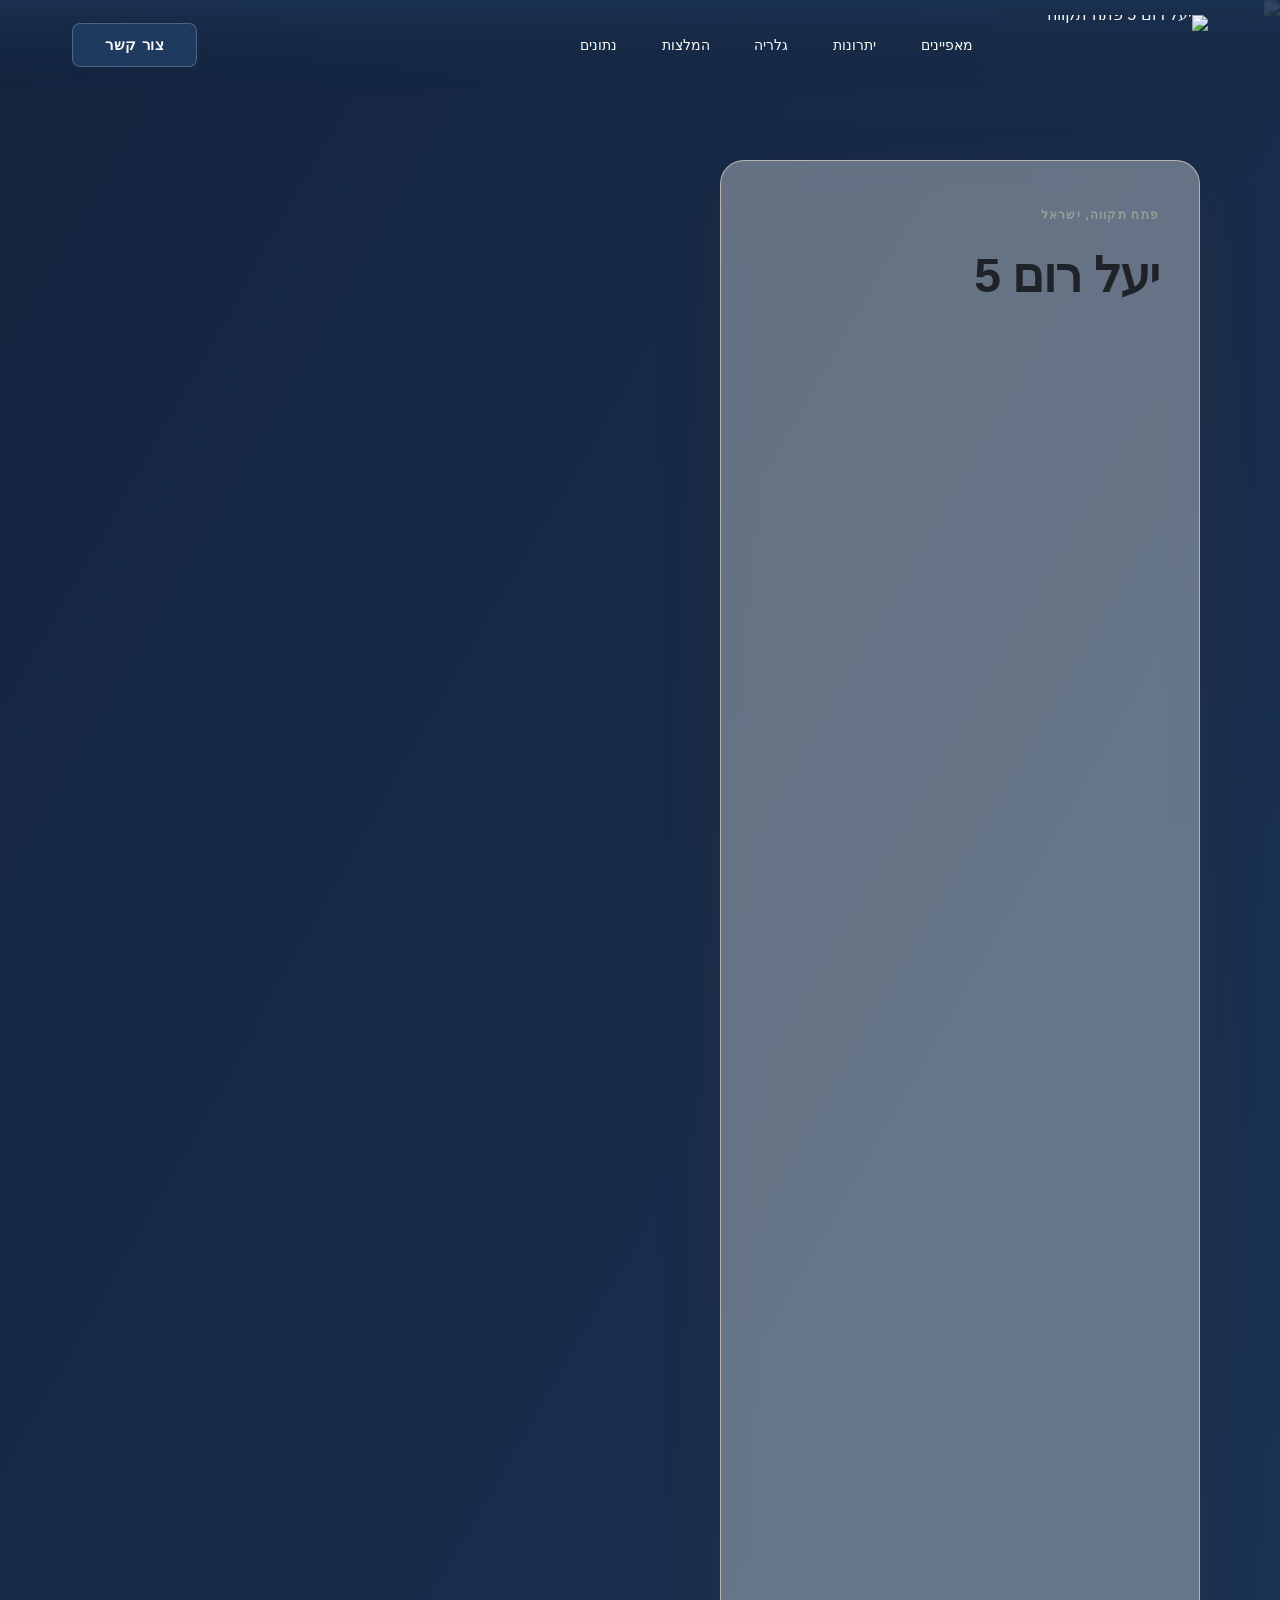
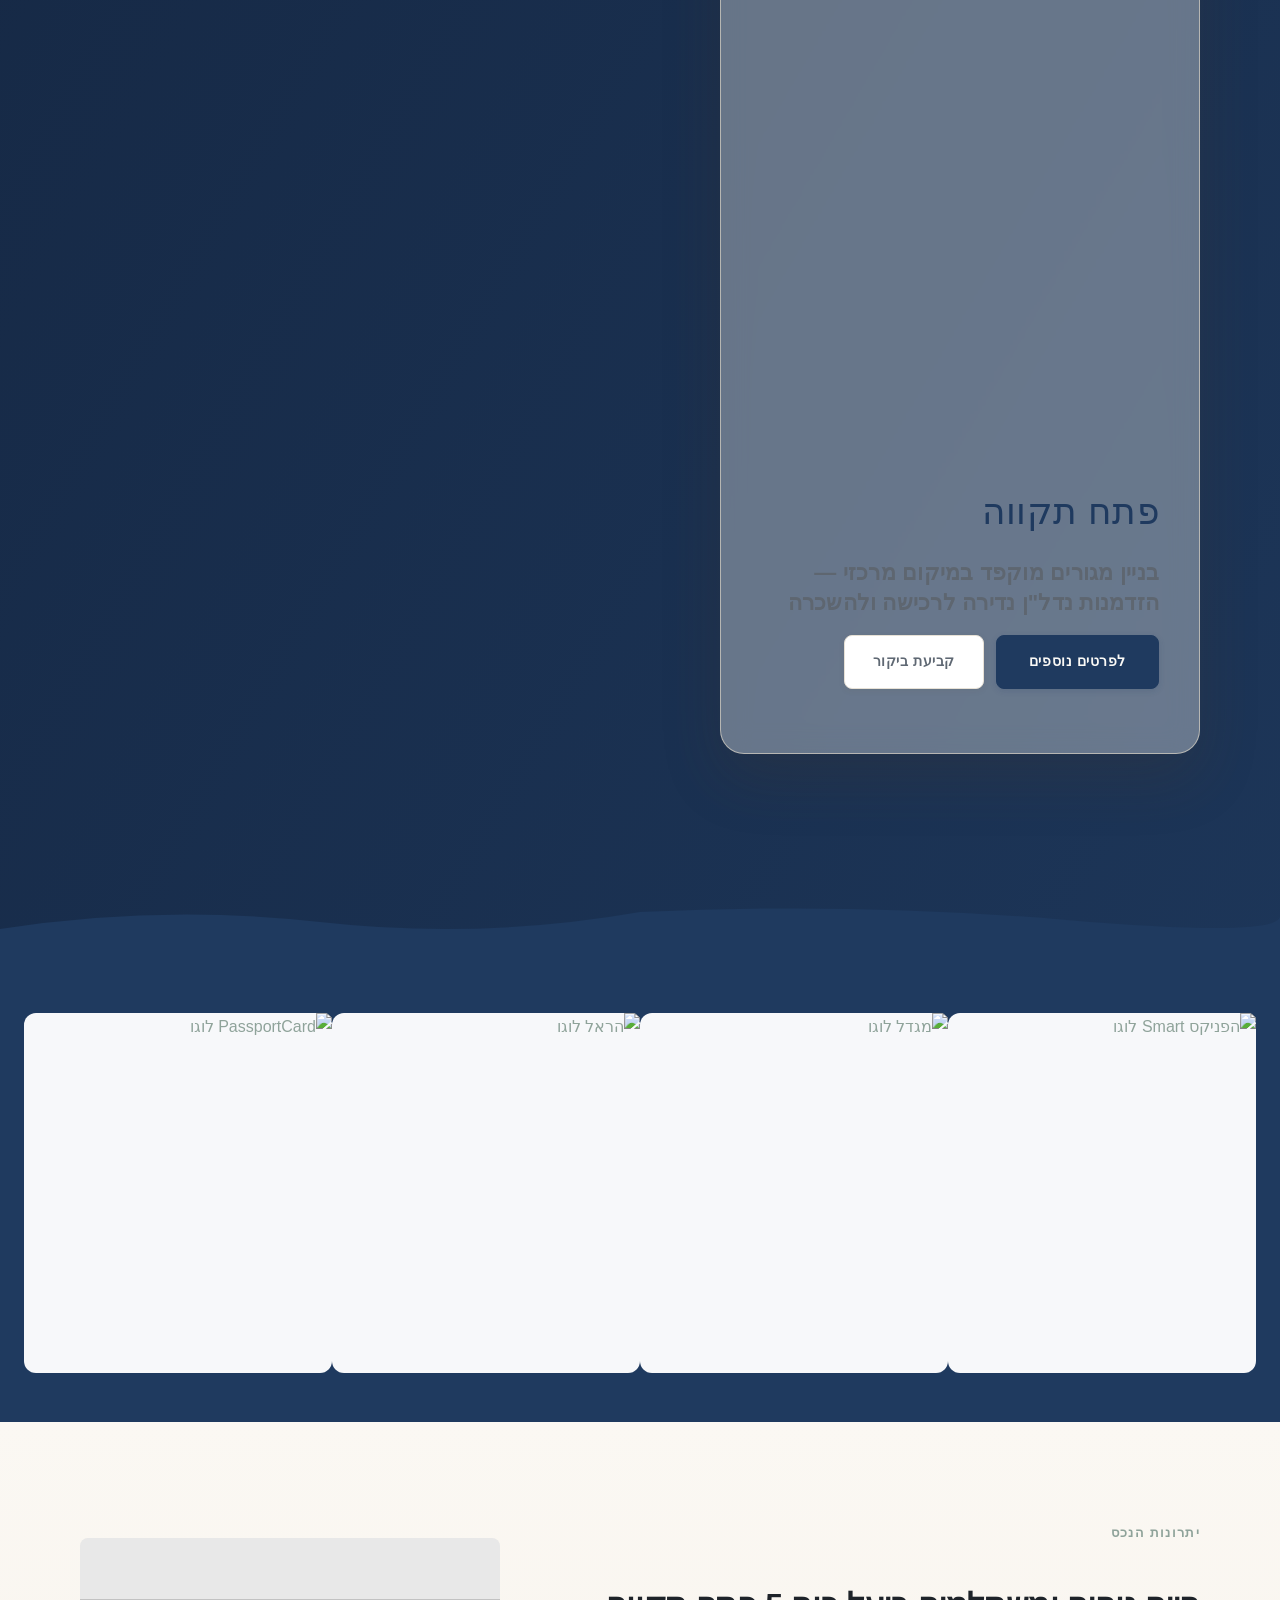
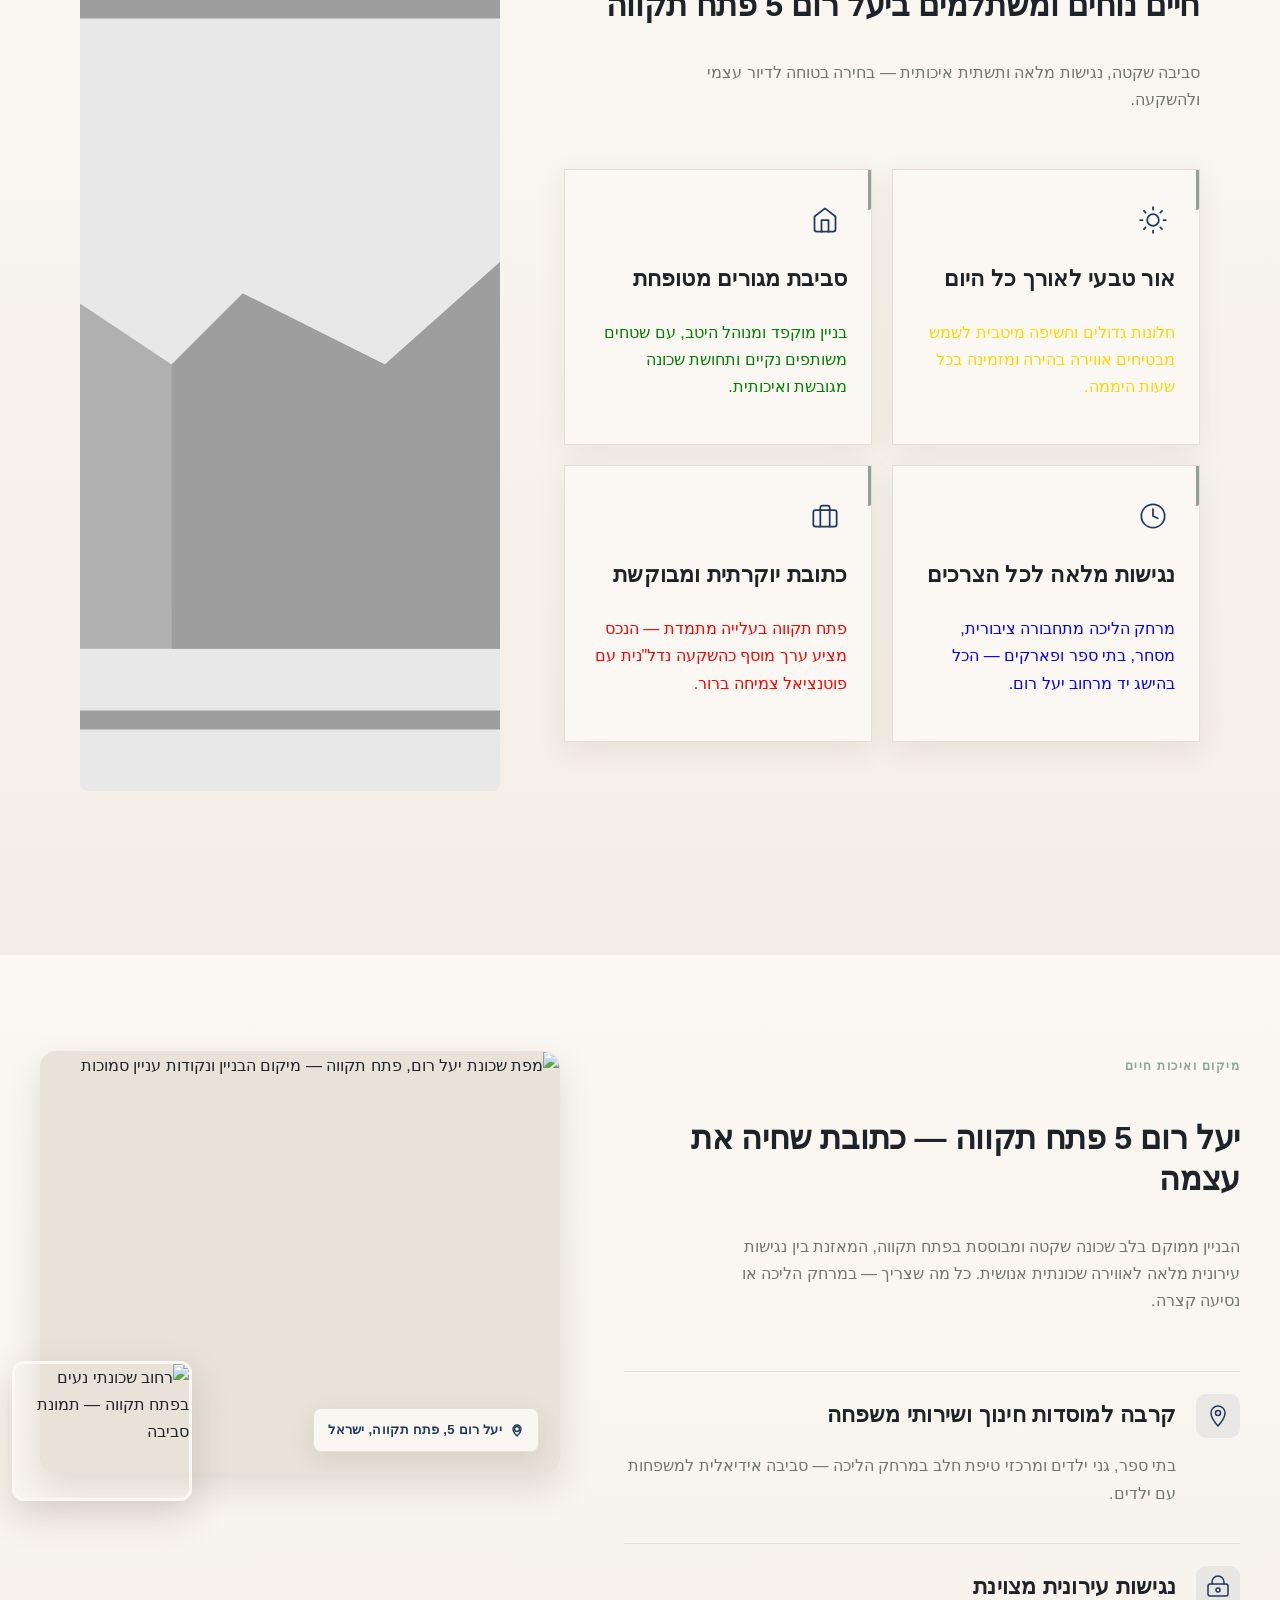
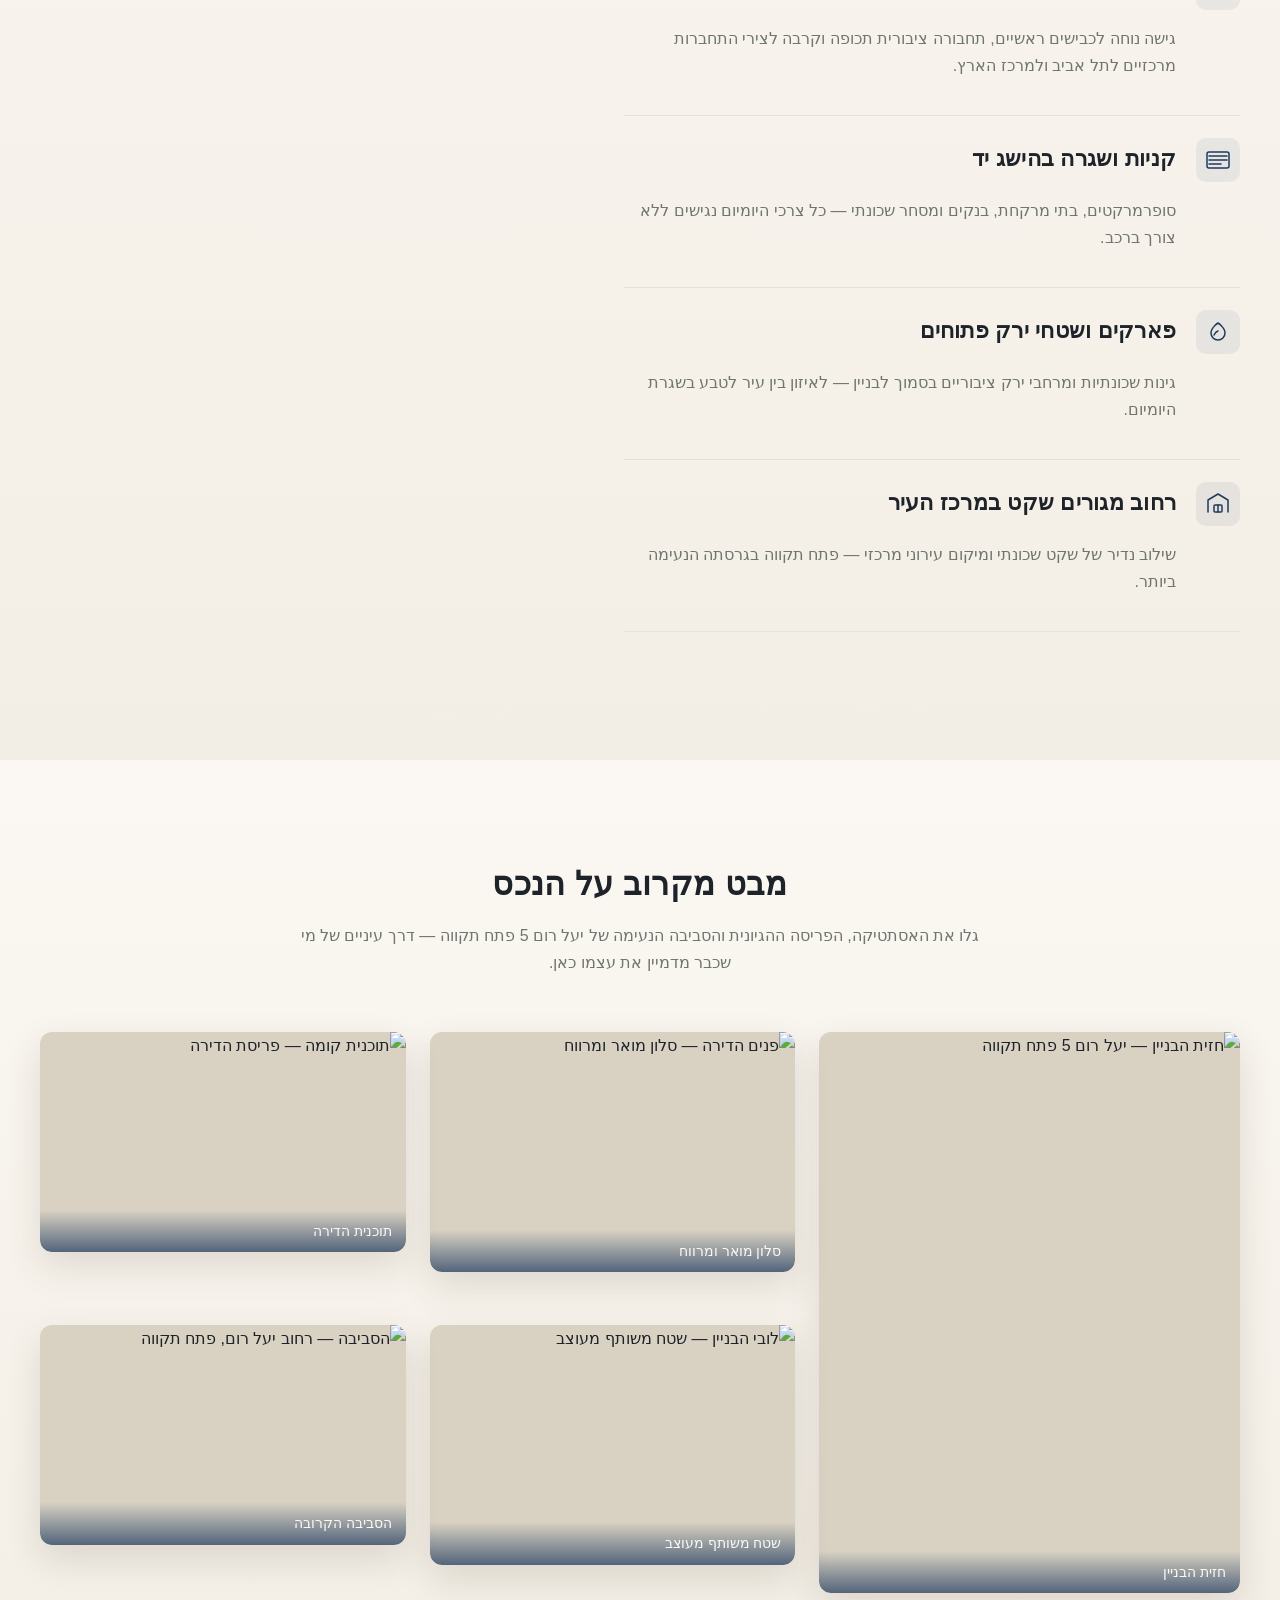
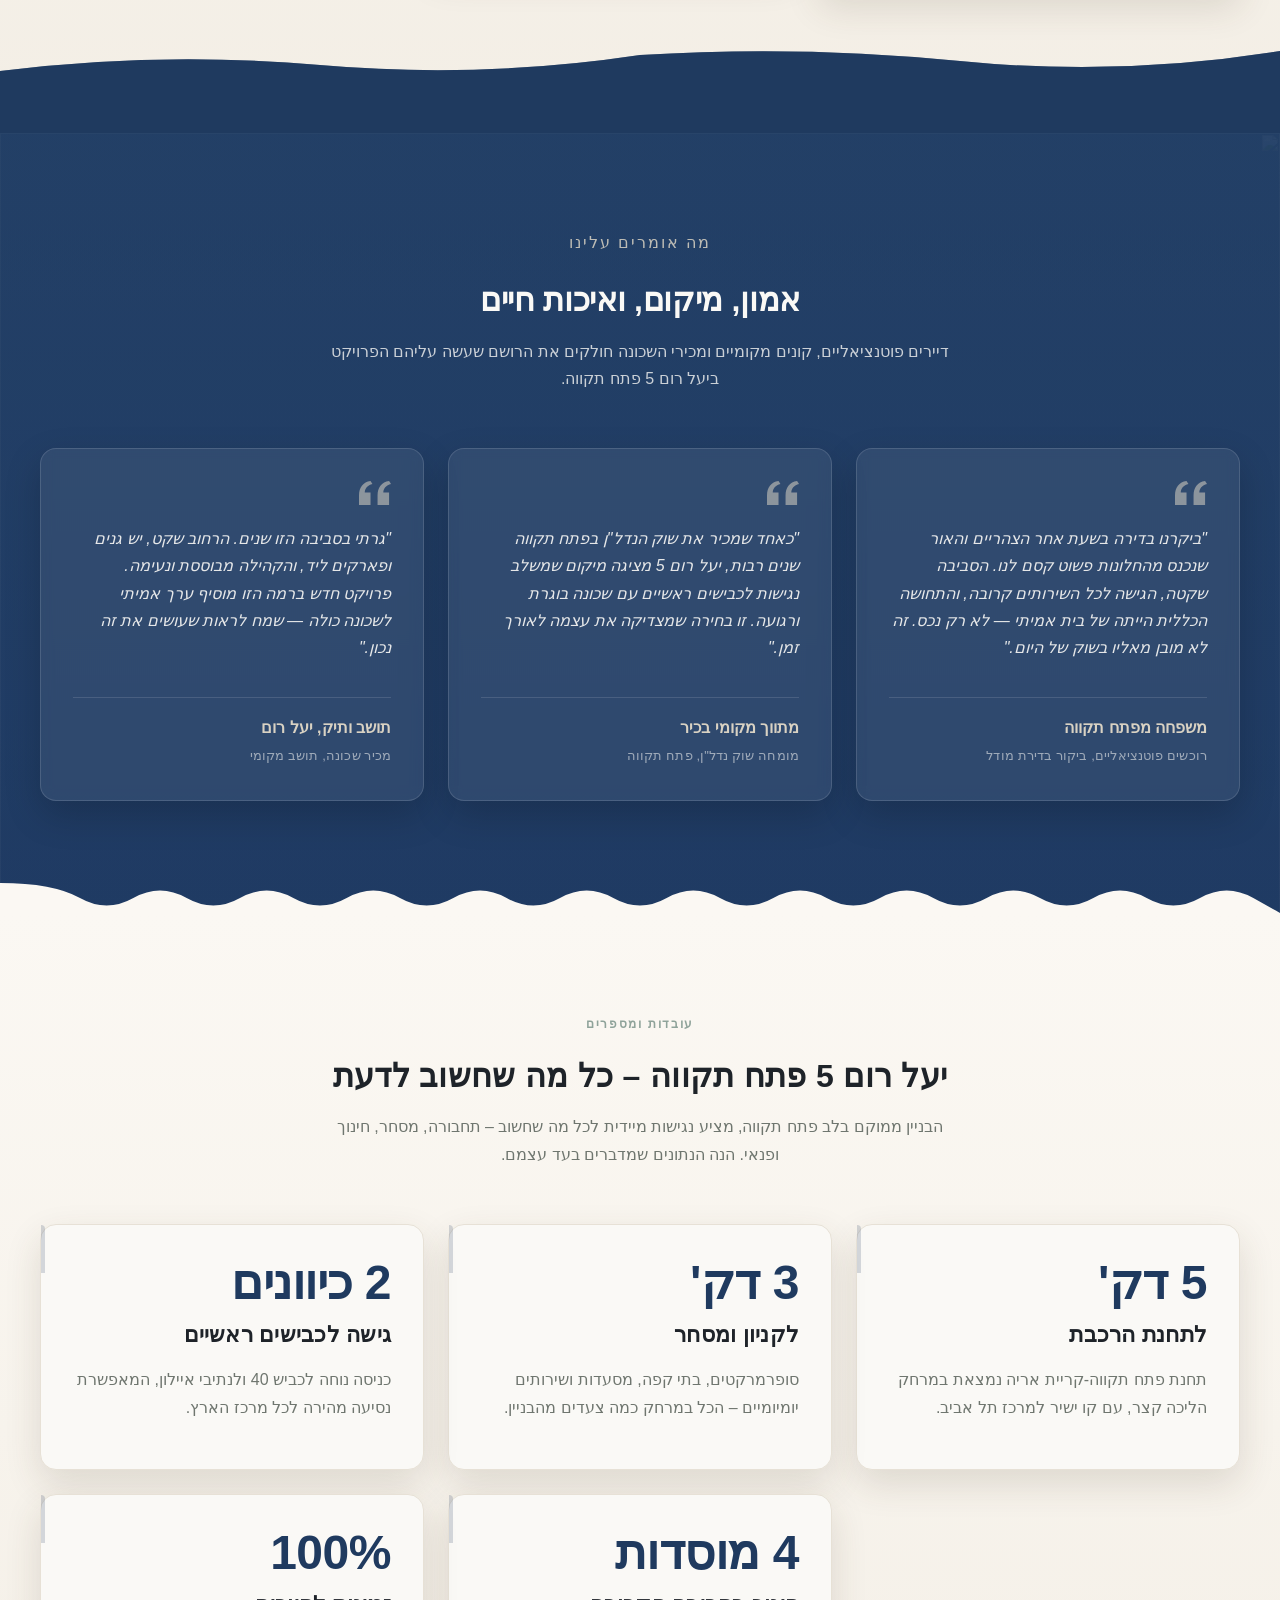
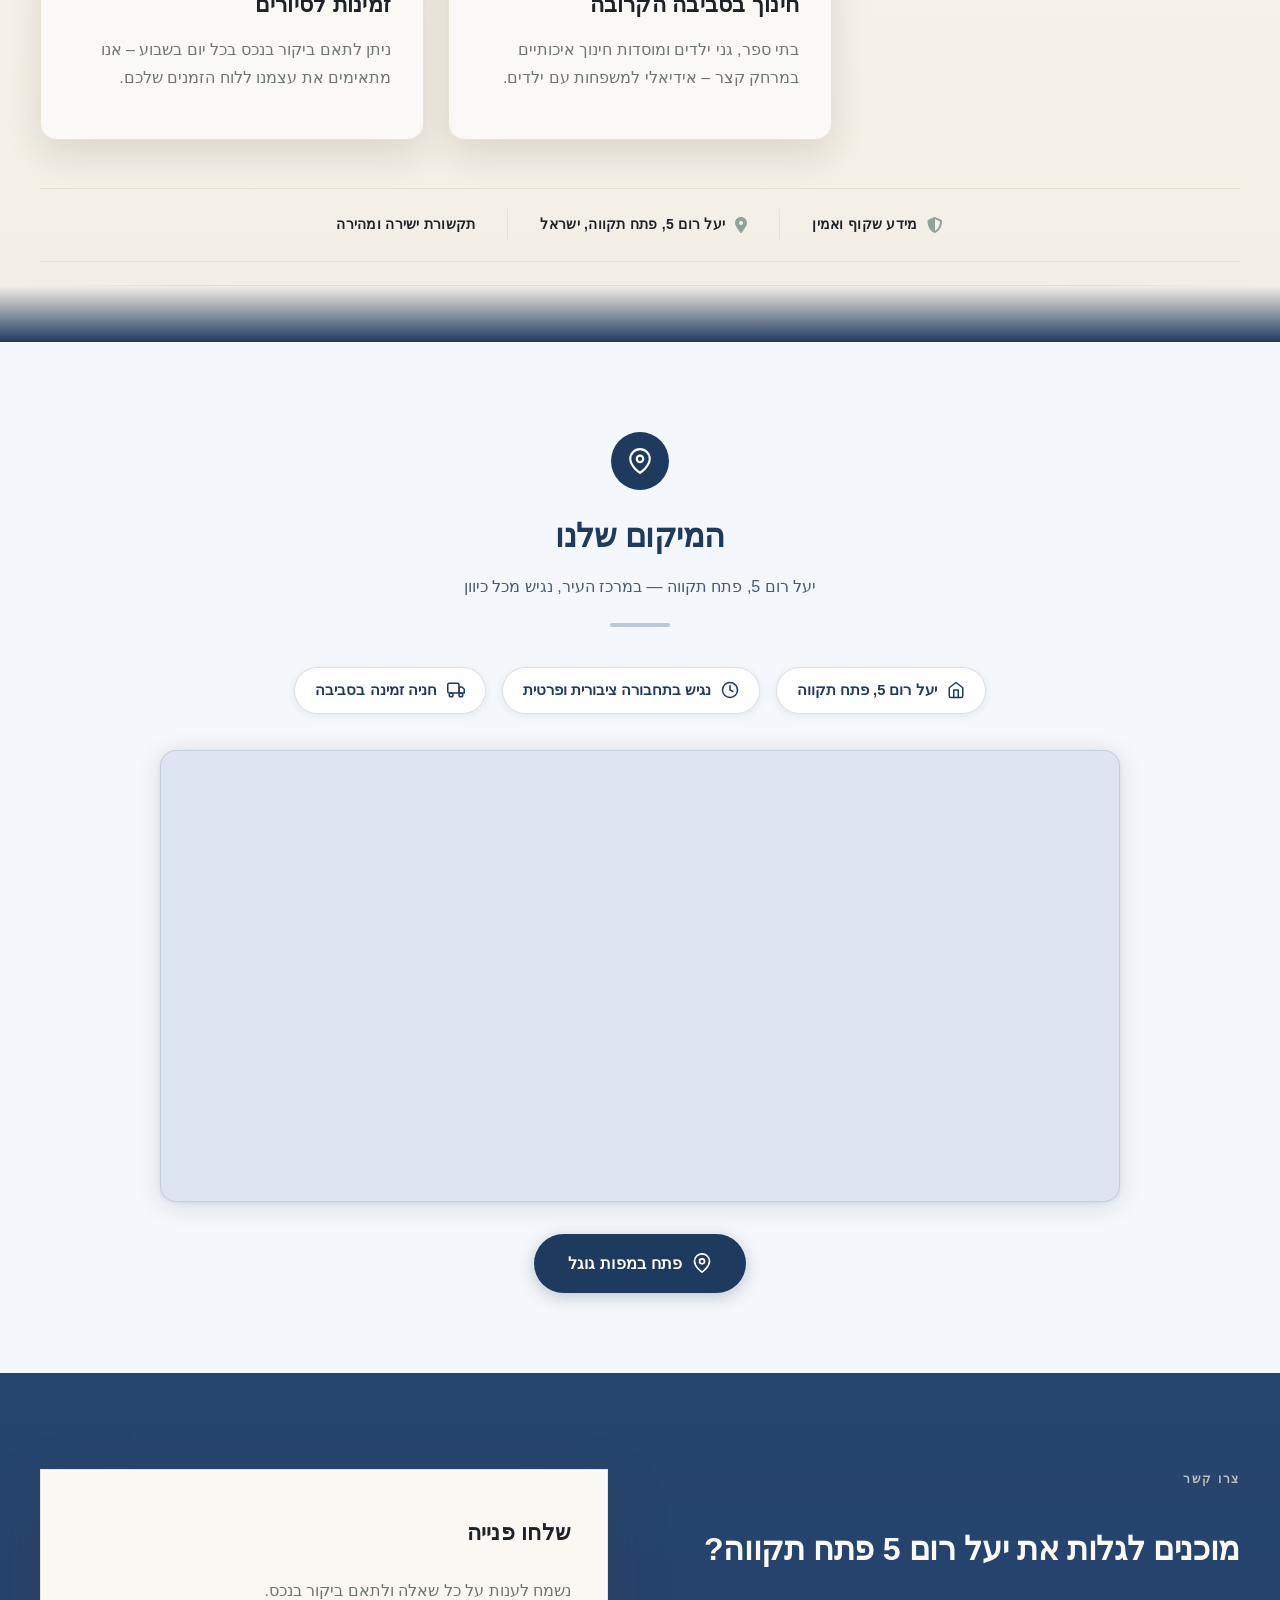
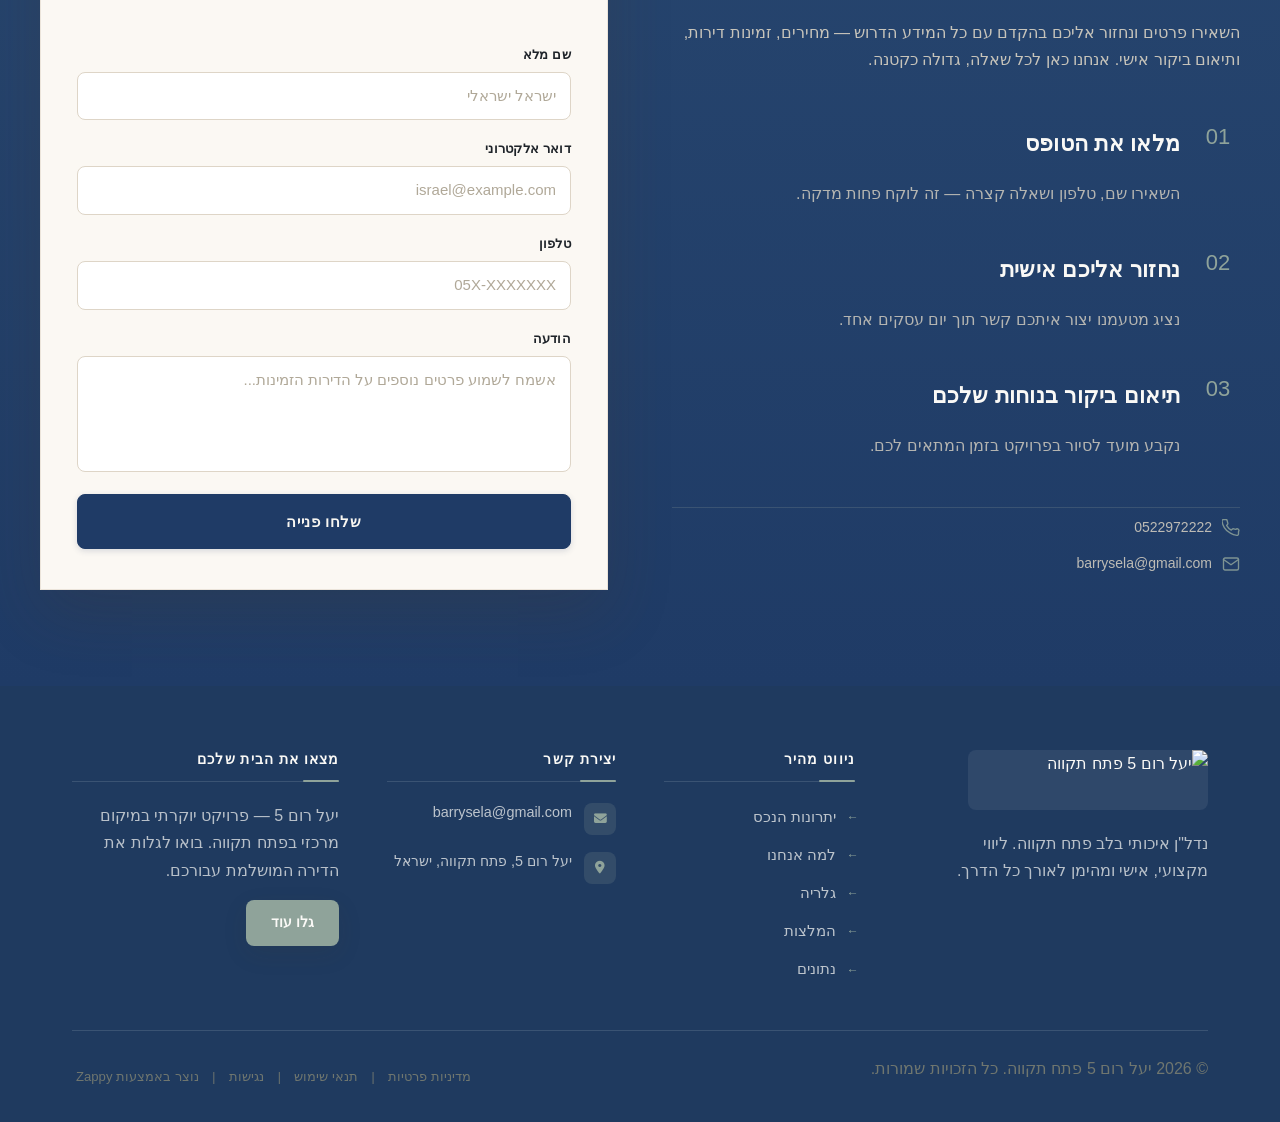
==== index.html @ fb138dc0 "Background sync: Progressive GitHub Sync" ====
<!DOCTYPE html>
<html lang="he" dir="rtl">
<head>
    <meta charset="UTF-8">
    <meta name="viewport" content="width=device-width, initial-scale=1.0">
    <meta name="robots" content="index, follow">
    <title>יעל רום 5 פתח תקווה — יעל רום 5 פתח תקווה</title>
    <meta name="description" content="A residential building located at Yael Rom 5, Petah Tikva, Israel. The landing page is intended to market the building to potential buyers or tenants, showcasin">
    <meta name="keywords" content="יעל רום 5 פתח תקווה, דירות למכירה פתח תקווה, יעל רום 5 פתח תקווה דירות, פרויקט נדל"ן חדש פתח תקווה">
    
    <!-- Favicons -->
    <link rel="icon" type="image/x-icon" href="/assets/favicon.ico">
    <link rel="icon" type="image/png" sizes="16x16" href="/assets/favicon-16x16.png">
    <link rel="icon" type="image/png" sizes="32x32" href="/assets/favicon-32x32.png">
    <link rel="icon" type="image/png" sizes="48x48" href="/assets/favicon-48x48.png">
    <link rel="icon" type="image/png" sizes="192x192" href="/assets/favicon-192x192.png">
    <link rel="icon" type="image/png" sizes="512x512" href="/assets/favicon-512x512.png">
    <link rel="apple-touch-icon" href="/assets/apple-touch-icon.png">
    <!-- Zappy Analytics -->
<script>
(function() {
  'use strict';
  
  // Configuration
  var config = {
    websiteId: '2a10d945-b464-4ccd-a990-314f32532134',
    apiUrl: 'https://qaapi.zappy5.com/api/analytics/track',
    sessionDuration: 30 * 60 * 1000, // 30 minutes
    visitorDuration: 30 * 24 * 60 * 60 * 1000, // 30 days
    trackPageViews: true,
    trackClicks: true,
    trackFormSubmissions: true
  };
  
  // Generate or retrieve persistent visitor ID (30 days)
  function getVisitorId() {
    var visitorKey = 'zappy_visitor_' + config.websiteId;
    var visitor = null;
    
    try {
      visitor = localStorage.getItem(visitorKey);
      if (visitor) {
        var visitorData = JSON.parse(visitor);
        var now = Date.now();
        
        // Check if visitor ID is still valid (30 days)
        if (now - visitorData.created < config.visitorDuration) {
          // Update last seen timestamp
          visitorData.lastSeen = now;
          localStorage.setItem(visitorKey, JSON.stringify(visitorData));
          return visitorData.id;
        }
      }
    } catch (e) {
      console.warn('Zappy Analytics: LocalStorage not available');
    }
    
    // Generate new visitor ID
    var newVisitorId = 'zv_' + Date.now() + '_' + Math.random().toString(36).substr(2, 9);
    
    try {
      localStorage.setItem(visitorKey, JSON.stringify({
        id: newVisitorId,
        created: Date.now(),
        lastSeen: Date.now()
      }));
    } catch (e) {
      // Continue without local storage
    }
    
    return newVisitorId;
  }
  
  // Generate or retrieve session ID (30 minutes)
  function getSessionId() {
    var sessionKey = 'zappy_session_' + config.websiteId;
    var session = null;
    
    try {
      session = sessionStorage.getItem(sessionKey);
      if (session) {
        var sessionData = JSON.parse(session);
        var now = Date.now();
        
        // Check if session is still valid
        if (now - sessionData.timestamp < config.sessionDuration) {
          // Update timestamp
          sessionData.timestamp = now;
          sessionStorage.setItem(sessionKey, JSON.stringify(sessionData));
          return sessionData.id;
        }
      }
    } catch (e) {
      console.warn('Zappy Analytics: SessionStorage not available');
    }
    
    // Generate new session ID
    var newSessionId = 'zs_' + Date.now() + '_' + Math.random().toString(36).substr(2, 9);
    
    try {
      sessionStorage.setItem(sessionKey, JSON.stringify({
        id: newSessionId,
        timestamp: Date.now()
      }));
    } catch (e) {
      // Continue without session storage
    }
    
    return newSessionId;
  }
  
  var visitorId = getVisitorId();
  var sessionId = getSessionId();
  
  // Track an event
  function trackEvent(eventType, data) {
    data = data || {};
    
    var eventData = {
      website_id: config.websiteId,
      event_type: eventType,
      page_path: window.location.pathname,
      referrer: document.referrer || 'direct',
      visitor_id: visitorId,
      session_id: sessionId,
      metadata: data
    };
    
    // Use sendBeacon if available (better for page unload events)
    if (navigator.sendBeacon) {
      var blob = new Blob([JSON.stringify(eventData)], { type: 'application/json' });
      navigator.sendBeacon(config.apiUrl, blob);
    } else {
      // Fallback to fetch
      fetch(config.apiUrl, {
        method: 'POST',
        headers: {
          'Content-Type': 'application/json'
        },
        body: JSON.stringify(eventData),
        keepalive: true
      }).catch(function(error) {
        console.warn('Zappy Analytics: Failed to track event', error);
      });
    }
  }
  
  // Track page view
  if (config.trackPageViews) {
    trackEvent('pageview', {
      title: document.title,
      url: window.location.href
    });
  }
  
  // Track clicks on important elements
  if (config.trackClicks) {
    document.addEventListener('click', function(e) {
      var target = e.target;
      
      // Track button clicks (counted as actions)
      if (target.tagName === 'BUTTON' || target.closest('button')) {
        var button = target.tagName === 'BUTTON' ? target : target.closest('button');
        trackEvent('click', {
          element: 'button',
          text: button.textContent.trim().substring(0, 100),
          id: button.id || null,
          class: button.className || null
        });
      }
      
      // Track link clicks (navigation - not counted as actions)
      else if (target.tagName === 'A' || target.closest('a')) {
        var link = target.tagName === 'A' ? target : target.closest('a');
        trackEvent('navigation', {
          element: 'link',
          text: link.textContent.trim().substring(0, 100),
          href: link.href,
          external: link.hostname !== window.location.hostname
        });
      }
    }, true);
  }
  
  // Track form submissions
  if (config.trackFormSubmissions) {
    document.addEventListener('submit', function(e) {
      var form = e.target;
      
      trackEvent('form_submit', {
        form_id: form.id || null,
        form_name: form.name || null,
        form_action: form.action || null,
        form_method: form.method || 'GET'
      });
    }, true);
  }
  
  // Track time on page (send on page unload)
  var pageLoadTime = Date.now();
  
  window.addEventListener('beforeunload', function() {
    var timeOnPage = Math.floor((Date.now() - pageLoadTime) / 1000); // in seconds
    
    trackEvent('page_unload', {
      time_on_page: timeOnPage,
      page_path: window.location.pathname
    });
  });
  
  // Expose tracking function globally for custom events
  window.zappyAnalytics = {
    track: trackEvent,
    getVisitorId: function() { return visitorId; },
    getSessionId: function() { return sessionId; }
  };
  
})();
</script>
<!-- End Zappy Analytics -->
    <meta property="og:title" content="יעל רום 5 פתח תקווה — יעל רום 5 פתח תקווה">
  <meta property="og:description" content="A residential building located at Yael Rom 5, Petah Tikva, Israel. The landing page is intended to market the building to potential buyers or tenants, showcasin">
  <meta property="og:type" content="website">
  <meta property="og:locale" content="he_IL">
  
  <meta name="twitter:card" content="summary_large_image">
  <meta name="twitter:title" content="יעל רום 5 פתח תקווה — יעל רום 5 פתח תקווה">
  <meta name="twitter:description" content="A residential building located at Yael Rom 5, Petah Tikva, Israel. The landing page is intended to market the building to potential buyers or tenants, showcasin">
  
  <link rel="stylesheet" href="https://cdnjs.cloudflare.com/ajax/libs/font-awesome/6.4.0/css/all.min.css">

    <!-- Favicons -->
    <link rel="icon" type="image/x-icon" href="/assets/favicon.ico">
    <link rel="icon" type="image/png" sizes="16x16" href="/assets/favicon-16x16.png">
    <link rel="icon" type="image/png" sizes="32x32" href="/assets/favicon-32x32.png">
    <link rel="icon" type="image/png" sizes="48x48" href="/assets/favicon-48x48.png">
    <link rel="icon" type="image/png" sizes="192x192" href="/assets/favicon-192x192.png">
    <link rel="icon" type="image/png" sizes="512x512" href="/assets/favicon-512x512.png">
    <link rel="apple-touch-icon" href="/assets/apple-touch-icon.png">
    <!-- Cookie Consent -->
    <link rel="stylesheet" href="https://cdn.jsdelivr.net/npm/vanilla-cookieconsent@3/dist/cookieconsent.css">
    <script src="https://cdn.jsdelivr.net/npm/vanilla-cookieconsent@3/dist/cookieconsent.umd.js"></script>
    <!-- Mickidum Accessibility Toolbar -->
    <script src="https://cdn.jsdelivr.net/gh/mickidum/acc_toolbar/acctoolbar/acctoolbar.min.js"></script>
    <link rel="stylesheet" href="/styles.css">

    <style id="zappy-dropdown-submenu-styles">
      /* ========== DESKTOP DROPDOWN SUBMENU STYLES ========== */
      /* Base styles for dropdown submenus - parent must be positioned */
      .nav-menu li:has(.sub-menu), nav li:has(.sub-menu), .navbar li:has(.sub-menu), #navMenu li:has(.sub-menu) { position: relative; }
      /* Submenu base - hidden by default */
      .nav-menu .sub-menu, nav .sub-menu, .navbar .sub-menu, #navMenu .sub-menu { display: block !important; position: absolute !important; top: 100%; left: 0; min-width: 220px; background: white; border-radius: 8px; box-shadow: 0 8px 25px rgba(0,0,0,0.15); padding: 8px 0; opacity: 0; visibility: hidden; transform: translateY(10px); transition: all 0.3s ease; z-index: 1000; list-style: none; pointer-events: none; }
      /* CRITICAL: Desktop hover styles to show dropdown */
      .nav-menu li:hover > .sub-menu, nav li:hover > .sub-menu, .navbar li:hover > .sub-menu, #navMenu li:hover > .sub-menu { opacity: 1 !important; visibility: visible !important; transform: translateY(0) !important; pointer-events: auto !important; }
      /* Submenu item styling */
      .sub-menu li { list-style: none; margin: 0; padding: 0; }
      .sub-menu a { display: block !important; padding: 10px 16px !important; color: var(--text-dark, #333) !important; font-weight: 500; text-decoration: none; white-space: nowrap; transition: background-color 0.2s; }
      .sub-menu a:hover { background-color: #f5f5f5; }
      /* RTL (Hebrew/Arabic) dropdown positioning */
      [dir="rtl"] .nav-menu .sub-menu, [dir="rtl"] nav .sub-menu, [dir="rtl"] .navbar .sub-menu, html[lang="he"] .nav-menu .sub-menu, html[lang="he"] nav .sub-menu, html[lang="he"] .navbar .sub-menu, html[lang="ar"] .nav-menu .sub-menu, html[lang="ar"] nav .sub-menu, html[lang="ar"] .navbar .sub-menu { left: auto !important; right: 0 !important; }
      /* Hide empty dropdown menus (exclude catalog sub-menus that use <a> children instead of <li>) */
      .sub-menu:empty, .sub-menu:not(:has(li:not(.zappy-hidden-menu-item))):not(:has(> a)), .sub-menu:not(:has(li)):not(:has(> a)) { display: none !important; opacity: 0 !important; visibility: hidden !important; pointer-events: none !important; }
      /* Desktop: show submenu on Menu Group hover */
      li:has(.menu-group-title):hover > .sub-menu { opacity: 1 !important; visibility: visible !important; transform: translateY(0) !important; pointer-events: auto !important; }
      /* Menu Group title styling */
      .nav-menu > li > .menu-group-title, #navMenu > li > .menu-group-title { display: inline-block; padding: 0.5rem 1rem; cursor: default; user-select: none; }
      
      /* ========== MOBILE SUBMENU STYLES ========== */
      @media (max-width: 768px) {
        .nav-menu .sub-menu, nav .sub-menu, .navbar .sub-menu, #navMenu .sub-menu { position: static !important; transform: none !important; box-shadow: none !important; background: transparent !important; max-height: 0; overflow: hidden; opacity: 0; visibility: hidden; transition: max-height 0.3s ease, opacity 0.3s ease; padding: 0 !important; border-radius: 0 !important; }
        .sub-menu.mobile-expanded { max-height: 60vh !important; overflow-y: auto !important; opacity: 1 !important; visibility: visible !important; padding: 8px 0 8px 16px !important; }
        [dir="rtl"] .sub-menu.mobile-expanded, html[lang="he"] .sub-menu.mobile-expanded { padding: 8px 16px 8px 0 !important; }
        /* Disable hover behavior on mobile */
        .nav-menu li:hover > .sub-menu, nav li:hover > .sub-menu, .navbar li:hover > .sub-menu, #navMenu li:hover > .sub-menu { opacity: 0; visibility: hidden; pointer-events: none; }
        .nav-menu li > .sub-menu.mobile-expanded, nav li > .sub-menu.mobile-expanded, .navbar li > .sub-menu.mobile-expanded, #navMenu li > .sub-menu.mobile-expanded { opacity: 1 !important; visibility: visible !important; pointer-events: auto !important; }
        .nav-menu li:has(.sub-menu), nav li:has(.sub-menu), .navbar li:has(.sub-menu), #navMenu li:has(.sub-menu) { display: flex !important; flex-wrap: wrap !important; align-items: center !important; position: relative !important; min-height: 44px !important; }
        .nav-menu li:has(.sub-menu) > a, nav li:has(.sub-menu) > a, .navbar li:has(.sub-menu) > a, #navMenu li:has(.sub-menu) > a { flex: 1 !important; min-width: 0 !important; }
        .nav-menu li:has(.sub-menu) > .menu-group-title, nav li:has(.sub-menu) > .menu-group-title, .navbar li:has(.sub-menu) > .menu-group-title, #navMenu li:has(.sub-menu) > .menu-group-title { flex: 1 !important; min-width: 0 !important; padding: 0 !important; line-height: inherit !important; }
        .nav-menu li:has(.sub-menu) > .sub-menu, nav li:has(.sub-menu) > .sub-menu, .navbar li:has(.sub-menu) > .sub-menu, #navMenu li:has(.sub-menu) > .sub-menu { flex-basis: 100% !important; width: 100% !important; }
        .nav-menu li:has(.sub-menu) > a [class*="chevron"], .nav-menu li:has(.sub-menu) > a [class*="arrow"], .nav-menu li:has(.sub-menu) > a .fa-chevron-down, .nav-menu li:has(.sub-menu) > a .fa-angle-down, nav li:has(.sub-menu) > a [class*="chevron"], nav li:has(.sub-menu) > a [class*="arrow"], #navMenu li:has(.sub-menu) > a [class*="chevron"], #navMenu li:has(.sub-menu) > a [class*="arrow"] { display: none !important; visibility: hidden !important; }
        .mobile-submenu-toggle { display: flex !important; align-items: center !important; justify-content: center !important; width: 44px !important; height: auto !important; background: transparent !important; border: none !important; cursor: pointer !important; color: var(--text-dark) !important; position: static !important; flex-shrink: 0 !important; align-self: stretch !important; z-index: 2 !important; padding: 0 !important; margin: 0 !important; }
        .mobile-submenu-toggle::after { content: '' !important; width: 0 !important; height: 0 !important; border-left: 6px solid transparent !important; border-right: 6px solid transparent !important; border-top: 7px solid currentColor !important; transition: transform 0.3s ease !important; }
        .mobile-submenu-toggle.expanded::after { transform: rotate(180deg) !important; }
        .sub-menu a { padding: 10px 0 !important; display: block !important; color: var(--text-dark) !important; }
        .navbar .sub-menu li a, nav.navbar .sub-menu li a, .zappy-products-dropdown .sub-menu a { color: var(--text-dark) !important; }
      }
      @media (min-width: 769px) { .mobile-submenu-toggle { display: none !important; } }
    </style>

    <style id="mobile-lang-menu-deployed-css">
    @media (max-width: 768px) {
      .lang-switcher,
      .nav-cta-container .lang-switcher,
      .nav-container .lang-switcher,
      .navbar .lang-switcher,
      .navbar .nav-cta-container .lang-switcher,
      .nav-icons-left .lang-switcher,
      .nav-ecommerce-icons .lang-switcher { display: none !important; }
      .mobile-lang-menu { width: 100%; border-top: 1px solid rgba(128,128,128,0.2); padding: 8px 0 0 0; margin-top: 8px; }
      .mobile-lang-toggle { display: flex !important; align-items: center; justify-content: space-between; width: 100%; padding: 12px 16px; background: none; border: none; cursor: pointer; font-size: 15px; color: inherit; font-family: inherit; }
      .mobile-lang-toggle::after { content: ''; display: inline-block; width: 8px; height: 8px; border-right: 2px solid currentColor; border-bottom: 2px solid currentColor; transform: rotate(45deg); transition: transform 0.3s ease; margin-left: 8px; }
      .mobile-lang-toggle.expanded::after { transform: rotate(-135deg); }
      .mobile-lang-options { max-height: 0; overflow: hidden; transition: max-height 0.3s ease; }
      .mobile-lang-options.expanded { max-height: 300px; }
      .mobile-lang-option { display: flex !important; align-items: center; gap: 10px; padding: 10px 24px; text-decoration: none; color: inherit; font-size: 14px; font-family: inherit; }
      .mobile-lang-option:hover { background: rgba(128,128,128,0.1); }
      .mobile-lang-option.active { font-weight: 600; opacity: 0.7; pointer-events: none; }
      .mobile-lang-option img { width: 20px; height: 20px; border-radius: 50%; }
    }
    @media (min-width: 769px) {
      .mobile-lang-menu { display: none !important; }
    }
    </style>

    <style id="zappy-widget-visibility">
      #mic-access-tool-general-button, .mic-access-tool-general-button,
      #mic-init-access-tool .mic-access-tool-general-button, #mic-init-access-tool #mic-access-tool-general-button,
      ._access-icon, #mic-access-tool-box, .mic-access-tool-box,
      #mic-init-access-tool #mic-access-tool-box, div[id*="mic-access-tool-box"], ._access-menu {
        display: none !important; visibility: hidden !important; opacity: 0 !important; pointer-events: none !important;
      }
    </style>
</head>
<body>

  <nav class="navbar" dir="rtl">
  <button class="mobile-toggle" id="mobileToggle" aria-label="Menu">
    <svg class="hamburger-icon" width="24" height="24" viewBox="0 0 24 24" fill="none">
      <path d="M3 12h18M3 6h18M3 18h18" stroke="currentColor" stroke-width="2" stroke-linecap="round"></path>
    </svg>
    <svg class="close-icon" width="24" height="24" viewBox="0 0 24 24" fill="none" style="display: none;">
      <path d="M18 6L6 18M6 6l12 12" stroke="currentColor" stroke-width="2" stroke-linecap="round"></path>
    </svg>
  </button>

  <button class="phone-header-btn" data-phone="0522972222" aria-label="Call">
    <svg width="20" height="20" viewBox="0 0 24 24" fill="currentColor">
      <path d="M22 16.92v3a2 2 0 0 1-2.18 2 19.79 19.79 0 0 1-8.63-3.07 19.5 19.5 0 0 1-6-6 19.79 19.79 0 0 1-3.07-8.67A2 2 0 0 1 4.11 2h3a2 2 0 0 1 2 1.72 12.84 12.84 0 0 0 .7 2.81 2 2 0 0 1-.45 2.11L8.09 9.91a16 16 0 0 0 6 6l1.27-1.27a2 2 0 0 1 2.11-.45 12.84 12.84 0 0 0 2.81.7A2 2 0 0 1 22 16.92z"></path>
    </svg>
  </button>

  <div class="nav-container">
    <div class="nav-right-group"><div class="nav-brand">
      <a href="/" class="logo-link">
        <img src="/assets/business-logo.webp" alt="יעל רום 5 פתח תקווה" class="logo">
      </a>
    </div><ul class="nav-menu" id="navMenu"><li><a href="#features">מאפיינים</a></li><li><a href="#benefits">יתרונות</a></li><li><a href="#gallery">גלריה</a></li><li><a href="#testimonials">המלצות</a></li><li><a href="#stats">נתונים</a></li></ul></div>

    

    <div class="nav-cta-container">
      <div class="nav-search-wrapper">
        <script async="" src="https://cse.google.com/cse.js?cx=713c0ea285e9e4eed"></script>
        <div class="gcse-search"></div>
      </div>
      <a href="#contact" class="nav-cta-btn">צור קשר</a>
    </div>
  </div>
</nav>
<script>

// Navbar Mobile Menu Toggle and Contrast Fix
(function() {
  // Use 'load' event instead of 'DOMContentLoaded' to ensure we run AFTER all other scripts
  window.addEventListener('load', function() {
    
    // FIX MOBILE BUTTON CONTRAST
    // Detect navbar background color and apply contrasting color to mobile buttons
    const navbar = document.querySelector('.navbar, nav, header');
    if (!navbar) {
      console.log('[Navbar] Navbar element not found');
      return;
    }
    
    // DECLARE VARIABLES EARLY to avoid Temporal Dead Zone errors
    // These are used in multiple places below
    let mobileToggle = document.getElementById('mobileToggle') ||
                       document.querySelector('.mobile-toggle') ||
                       document.querySelector('.hamburger') ||
                       document.querySelector('.hamburger-menu') ||
                       document.querySelector('.menu-toggle') ||
                       document.querySelector('.burger-menu') ||
                       document.querySelector('[aria-label="Menu"]') ||
                       document.querySelector('[aria-label="תפריט"]');
    
    const phoneBtn = document.querySelector('.phone-header-btn');
    
    const computedStyle = window.getComputedStyle(navbar);
    let bgColor = computedStyle.backgroundColor;
    
    console.log('[Navbar] Initial navbar background:', bgColor);
    
    // Check if background is transparent or rgba with 0 alpha
    const isTransparent = bgColor === 'transparent' || 
                         bgColor === 'rgba(0, 0, 0, 0)' ||
                         (bgColor.startsWith('rgba') &amp;&amp; bgColor.includes(', 0)'));
    
    if (isTransparent) {
      // Check for background-image or gradient
      const bgImage = computedStyle.backgroundImage;
      if (bgImage &amp;&amp; bgImage !== 'none') {
        console.log('[Navbar] Navbar has background image/gradient, using dark text');
        bgColor = 'rgb(240, 240, 240)'; // Assume light background
      } else {
        // Transparent navbar - check body background
        const bodyBg = window.getComputedStyle(document.body).backgroundColor;
        console.log('[Navbar] Navbar transparent, using body background:', bodyBg);
        bgColor = bodyBg;
      }
    }
    
    // Calculate luminance to determine if background is light or dark
    const rgb = bgColor.match(/\d+/g);
    if (rgb &amp;&amp; rgb.length &gt;= 3) {
      const r = parseInt(rgb[0]);
      const g = parseInt(rgb[1]);
      const b = parseInt(rgb[2]);
      const luminance = (0.299 * r + 0.587 * g + 0.114 * b) / 255;
      
      // Mobile button colors are set by Claude's AI-generated CSS (same as .nav-menu a)
      // No dynamic color overrides needed - colors come from the generated navbar CSS
      console.log('[Navbar] Mobile button colors preserved from Claude CSS (luminance:', luminance.toFixed(2) + ')');
      
      // FIX ICON SIZES - Ensure SVGs are properly sized and visible
      // INJECT CRITICAL CSS TO OVERRIDE ANY CONFLICTING RULES
      const criticalCSS = document.createElement('style');
      criticalCSS.id = 'zappy-mobile-nav-fix';
      const htmlLang = document.documentElement.lang || 'en';
      const htmlDir = document.documentElement.dir || 'ltr';
      // Check both dir attribute AND lang for RTL detection
      // dir="rtl" is the most reliable indicator
      const isRTL = htmlDir === 'rtl' || htmlLang === 'he' || htmlLang === 'ar';
      
      criticalCSS.textContent = `
        /* Hide mobile buttons on desktop, show only on mobile */
        @media (min-width: 769px) {
          .mobile-toggle,
          .phone-header-btn {
            display: none !important;
          }
        }
        
        /* Show and position mobile buttons correctly on mobile */
        @media (max-width: 768px) {
          .mobile-toggle,
          .phone-header-btn {
            position: absolute !important;
            top: 50% !important;
            transform: translateY(-50%) !important;
            z-index: 1001 !important;
            display: flex !important;
            align-items: center !important;
            justify-content: center !important;
            width: 36px !important;
            height: 36px !important;
            border-radius: 50% !important;
            border: none !important;
            cursor: pointer !important;
            padding: 6px !important;
            background: none !important;
            color: var(--nav-text, var(--text-dark)) !important;
          }
          
          /* LTR positioning (default): hamburger LEFT, phone RIGHT */
          html:not([dir="rtl"]):not([lang="he"]):not([lang="ar"]) .mobile-toggle,
          html[dir="ltr"] .mobile-toggle {
            left: 12px !important;
            right: auto !important;
          }
          html:not([dir="rtl"]):not([lang="he"]):not([lang="ar"]) .phone-header-btn,
          html[dir="ltr"] .phone-header-btn {
            right: 12px !important;
            left: auto !important;
          }
          
          /* RTL positioning: hamburger RIGHT, phone LEFT */
          html[dir="rtl"] .mobile-toggle,
          html[lang="he"] .mobile-toggle,
          html[lang="ar"] .mobile-toggle {
            right: 12px !important;
            left: auto !important;
          }
          html[dir="rtl"] .phone-header-btn,
          html[lang="he"] .phone-header-btn,
          html[lang="ar"] .phone-header-btn {
            left: 12px !important;
            right: auto !important;
          }
          
          /* CRITICAL: Ensure nav-container has min-height on mobile */
          /* All children are positioned absolutely/fixed on mobile, so height:auto collapses to 0 */
          .nav-container {
            min-height: 70px !important;
            position: relative !important;
          }
          
          /* Ensure SVG icons are properly sized and inherit color */
          .mobile-toggle svg,
          .phone-header-btn svg {
            width: 24px !important;
            height: 24px !important;
            /* Don't force display - let JavaScript control hamburger/close toggle */
          }
          
          /* Reset nav-cta-container on mobile - remove desktop box-shadow/padding */
          /* that creates a visible ghost box when CTA button is hidden */
          .nav-cta-container {
            box-shadow: none !important;
            padding: 0 !important;
          }
          
          /* Hide nav-cta-container entirely on mobile when there's no lang-switcher */
          /* (only the CTA button is inside, and it's hidden on mobile) */
          .nav-cta-container:not(:has(.lang-switcher)) {
            display: none !important;
          }
          
          /* CRITICAL: Prevent hero image fade gradient from bleeding over headline text */
          /* The .image-fade-gradient has bottom: -30px (extends below parent) */
          /* On mobile stacked layout, this overlaps the h1 text below the image */
          .hero-image-column {
            overflow: hidden !important;
          }
          .image-fade-gradient {
            bottom: 0 !important;
          }
          
          /* Hide desktop language switcher on mobile - hamburger menu handles it */
          /* High specificity to override stored CSS */
          .lang-switcher,
          .nav-cta-container .lang-switcher,
          .nav-container .lang-switcher,
          .navbar .lang-switcher,
          .navbar .nav-cta-container .lang-switcher {
            display: none !important;
          }
        }
      `;
      
      // Remove existing fix if present and inject new one
      const existing = document.getElementById('zappy-mobile-nav-fix');
      if (existing) existing.remove();
      document.head.appendChild(criticalCSS);
      
      console.log('[Navbar] Critical CSS injected for mobile nav positioning');
      
      // ONLY apply inline positioning styles on mobile viewport
      // On desktop, the CSS handles hiding these buttons with display: none
      // Inline styles were breaking desktop layout by overriding CSS
      const isMobileViewport = window.innerWidth &lt;= 768;
      
      if (mobileToggle) {
        // Icon sizing applies to all viewports for consistency
        const hamburgerIcon = mobileToggle.querySelector('.hamburger-icon');
        const closeIcon = mobileToggle.querySelector('.close-icon');
        
        if (hamburgerIcon) {
          hamburgerIcon.style.setProperty('width', '24px', 'important');
          hamburgerIcon.style.setProperty('height', '24px', 'important');
          hamburgerIcon.style.setProperty('display', 'block', 'important'); // Show hamburger by default
        }
        if (closeIcon) {
          closeIcon.style.setProperty('width', '24px', 'important');
          closeIcon.style.setProperty('height', '24px', 'important');
          closeIcon.style.setProperty('display', 'none', 'important'); // Hide close icon by default
        }
        
        // ONLY set positioning inline styles on mobile
        if (isMobileViewport) {
          mobileToggle.style.setProperty('position', 'absolute', 'important');
          mobileToggle.style.setProperty('top', '50%', 'important');
          mobileToggle.style.setProperty('transform', 'translateY(-50%)', 'important');
          mobileToggle.style.setProperty('z-index', '1001', 'important');
          
          // Clear any inline left/right so CSS can take over based on html[dir]
          mobileToggle.style.removeProperty('left');
          mobileToggle.style.removeProperty('right');
          
          console.log('[Navbar] Mobile toggle positioning applied (mobile viewport)');
        } else {
          // On desktop, clear any positioning styles to let CSS handle it
          mobileToggle.style.removeProperty('position');
          mobileToggle.style.removeProperty('top');
          mobileToggle.style.removeProperty('transform');
          mobileToggle.style.removeProperty('z-index');
          mobileToggle.style.removeProperty('left');
          mobileToggle.style.removeProperty('right');
          console.log('[Navbar] Desktop viewport - cleared mobile toggle inline positioning');
        }
      }
      
      if (phoneBtn) {
        // Icon sizing applies to all viewports
        const phoneIcon = phoneBtn.querySelector('svg');
        if (phoneIcon) {
          phoneIcon.style.width = '24px';
          phoneIcon.style.height = '24px';
          phoneIcon.setAttribute('width', '24');
          phoneIcon.setAttribute('height', '24');
        }
        
        // ONLY set positioning inline styles on mobile
        if (isMobileViewport) {
          phoneBtn.style.setProperty('position', 'absolute', 'important');
          phoneBtn.style.setProperty('top', '50%', 'important');
          phoneBtn.style.setProperty('transform', 'translateY(-50%)', 'important');
          phoneBtn.style.setProperty('z-index', '1001', 'important');
          
          // Clear any inline left/right so CSS can take over based on html[dir]
          phoneBtn.style.removeProperty('left');
          phoneBtn.style.removeProperty('right');
          
          console.log('[Navbar] Phone button positioning applied (mobile viewport)');
        } else {
          // On desktop, clear any positioning styles to let CSS handle it
          phoneBtn.style.removeProperty('position');
          phoneBtn.style.removeProperty('top');
          phoneBtn.style.removeProperty('transform');
          phoneBtn.style.removeProperty('z-index');
          phoneBtn.style.removeProperty('left');
          phoneBtn.style.removeProperty('right');
          console.log('[Navbar] Desktop viewport - cleared phone button inline positioning');
        }
      }
    } else {
      console.log('[Navbar] Could not parse background color:', bgColor);
    }
    
    // MOBILE MENU TOGGLE
    // Re-query in case DOM changed (mobileToggle already declared at top of function)
    mobileToggle = document.getElementById('mobileToggle') ||
                   document.querySelector('.mobile-toggle') ||
                   document.querySelector('.hamburger') ||
                   document.querySelector('.hamburger-menu') ||
                   document.querySelector('.menu-toggle') ||
                   document.querySelector('.burger-menu') ||
                   document.querySelector('[aria-label="Menu"]') ||
                   document.querySelector('[aria-label="תפריט"]');
    
    // EXPANDED SEARCH: Find nav menu by ID or class
    const navMenu = document.getElementById('navMenu') ||
                  document.querySelector('.nav-menu') ||
                  document.querySelector('.nav-links') ||
                  document.querySelector('nav ul:not(.submenu)');
    
    if (!mobileToggle || !navMenu) {
      console.log('[Navbar] Mobile toggle or menu not found:', { toggle: !!mobileToggle, menu: !!navMenu });
      return;
    }
    
    // Ensure navMenu has ID for CSS targeting
    if (!navMenu.id) {
      navMenu.id = 'navMenu';
    }
    
    console.log('[Navbar] Initializing mobile menu...');
    
    // Remove any existing event listeners by cloning the button
    const newToggle = mobileToggle.cloneNode(true);
    mobileToggle.parentNode.replaceChild(newToggle, mobileToggle);
    
    // Toggle menu on button click - use newToggle now
    newToggle.addEventListener('click', function(e) {
      e.preventDefault();
      e.stopPropagation();
      
      const hamburgerIcon = this.querySelector('.hamburger-icon');
      const closeIcon = this.querySelector('.close-icon');
      const isActive = navMenu.classList.contains('active');
      
      if (isActive) {
        // Close menu
        navMenu.classList.remove('active');
        if (hamburgerIcon) hamburgerIcon.style.setProperty('display', 'block', 'important');
        if (closeIcon) closeIcon.style.setProperty('display', 'none', 'important');
        document.body.style.overflow = '';
        console.log('[Navbar] Menu closed');
      } else {
        // Open menu
        navMenu.classList.add('active');
        if (hamburgerIcon) hamburgerIcon.style.setProperty('display', 'none', 'important');
        if (closeIcon) closeIcon.style.setProperty('display', 'block', 'important');
        document.body.style.overflow = 'hidden';
        console.log('[Navbar] Menu opened');
      }
    });
    
    // Close menu when clicking nav links (but NOT dropdown toggles)
    const navLinks = navMenu.querySelectorAll('a');
    navLinks.forEach(function(link) {
      link.addEventListener('click', function() {
        // Don't close if it's a dropdown child (unless it's a real navigation link)
        if (this.getAttribute('href') === '#') return;
        
        const hamburgerIcon = newToggle.querySelector('.hamburger-icon');
        const closeIcon = newToggle.querySelector('.close-icon');
        
        navMenu.classList.remove('active');
        if (hamburgerIcon) hamburgerIcon.style.setProperty('display', 'block', 'important');
        if (closeIcon) closeIcon.style.setProperty('display', 'none', 'important');
        document.body.style.overflow = '';
        console.log('[Navbar] Menu closed (link clicked)');
      });
    });
    
    // DROPDOWN MENU TOGGLE (for mobile and touch devices)
    var dropdownToggles = navMenu.querySelectorAll('.dropdown-toggle');
    dropdownToggles.forEach(function(toggle) {
      toggle.addEventListener('click', function(e) {
        e.preventDefault();
        e.stopPropagation();
        var parent = this.closest('.nav-dropdown');
        if (!parent) return;
        
        // Close other open dropdowns at the same level
        var siblings = parent.parentNode.querySelectorAll('.nav-dropdown.open');
        siblings.forEach(function(sib) {
          if (sib !== parent) sib.classList.remove('open');
        });
        
        parent.classList.toggle('open');
        console.log('[Navbar] Dropdown toggled:', parent.classList.contains('open') ? 'open' : 'closed');
      });
    });
    
    // Close dropdowns when clicking outside
    document.addEventListener('click', function(e) {
      if (!e.target.closest('.nav-dropdown')) {
        var openDropdowns = document.querySelectorAll('.nav-dropdown.open');
        openDropdowns.forEach(function(dd) { dd.classList.remove('open'); });
      }
    });
    
    console.log('[Navbar] Dropdown handlers initialized for ' + dropdownToggles.length + ' dropdowns');
    
    // Phone button functionality (phoneBtn already declared at top of function)
    if (phoneBtn) {
      phoneBtn.addEventListener('click', function() {
        // Get phone number from placeholder in page or use default
        const phoneLinks = document.querySelectorAll('a[href^="tel:"]');
        const phoneNumber = phoneLinks.length &gt; 0 
          ? phoneLinks[0].getAttribute('href').replace('tel:', '')
          : '0522972222';
        
        window.location.href = 'tel:' + phoneNumber;
        console.log('[Navbar] Phone button clicked');
      });
    }
    
    console.log('[Navbar] Mobile menu initialized successfully');
    
    // === WHATSAPP BUTTON VISIBILITY FIX ===
    // Ensure WhatsApp floating button is hidden on desktop and visible on mobile
    // IMPORTANT: Only target the floating button by its class, NOT generic wa.me links
    const handleWhatsAppVisibility = function() {
      const whatsappBtn = document.querySelector('.whatsapp-float');
      if (whatsappBtn) {
        const isDesktop = window.innerWidth &gt;= 769;
        if (isDesktop) {
          whatsappBtn.style.setProperty('display', 'none', 'important');
          whatsappBtn.style.setProperty('visibility', 'hidden', 'important');
          whatsappBtn.style.setProperty('opacity', '0', 'important');
          whatsappBtn.style.setProperty('pointer-events', 'none', 'important');
          console.log('[WhatsApp] Button hidden on desktop');
        } else {
          whatsappBtn.style.removeProperty('display');
          whatsappBtn.style.removeProperty('visibility');
          whatsappBtn.style.removeProperty('opacity');
          whatsappBtn.style.removeProperty('pointer-events');
          console.log('[WhatsApp] Button visible on mobile');
        }
      }
    };
    
    // Run on load
    handleWhatsAppVisibility();
    
    // Run on resize with debouncing
    let resizeTimer;
    window.addEventListener('resize', function() {
      clearTimeout(resizeTimer);
      resizeTimer = setTimeout(handleWhatsAppVisibility, 100);
    });
  });
})();

</script>
  
  <main>
    <section id="hero" class="index-hero-section" data-layout-spec="בית-hero" dir="rtl" data-hero-type="fullscreen-scrim">
  <!-- Background Image Layer -->
  <div class="index-hero-bg">
    <img data-hero-bg="true" data-placeholder="index-hero-image-1" data-context="Daytime architectural exterior photograph of a modern residential apartment building in Petah Tikva, Israel. Bright sunny day with clear blue sky, lush street trees, clean sidewalk with parked cars, warm sunlight casting soft shadows on the building facade. The building has contemporary Israeli residential architecture with balconies, stone cladding, and large windows. Street-level context showing a pleasant urban neighborhood. Wide-angle shot emphasizing the full building height and its surroundings." width="1200" height="800" src="/assets/site-index-hero-image-1-1774798389959-saiewd.webp?v=1774798389959" alt="בניין יעל רום 5 פתח תקווה - חזית הבניין">
  </div>

  <!-- Scrim Overlay -->
  <div class="index-hero-scrim" aria-hidden="true"></div>

  <!-- Content Card -->
  <div class="index-hero-container">
    <div class="index-hero-card" style="background: rgba(250, 249, 246, 0.35); backdrop-filter: blur(14px)">
      <!-- Location Label -->
      <span class="index-hero-label">פתח תקווה, ישראל</span>

      <!-- Main Headline -->
      <h1 class="index-hero-title">יעל רום 5<br><br><br><br><br><br><br><br><br><br><br><br><br><br><br><br><br><br><br><br><br><br><br><br><br><br><br><br><br><br><br><br><span class="index-hero-title-sub">פתח תקווה</span></h1>

      <!-- Subtitle -->
      <h3 class="index-hero-subtitle">בניין מגורים מוקפד במיקום מרכזי — הזדמנות נדל"ן נדירה לרכישה ולהשכרה</h3>

      <!-- CTA Buttons -->
      <div class="index-hero-ctas">
        <a href="#contact" class="index-hero-btn-primary">לפרטים נוספים</a>
        <a href="#contact" class="index-hero-btn-secondary">קביעת ביקור</a>
      </div>

      <!-- Trust Line -->
      
    </div>
  </div>

  <!-- Bottom Divider -->
  <div class="index-hero-divider-wrapper">
    <svg data-no-icon-edit="true" aria-hidden="true" viewBox="0 0 1200 90" preserveAspectRatio="none" xmlns="http://www.w3.org/2000/svg">
      <path d="M0,90 L0,55 Q150,30 300,48 T600,38 Q800,28 1000,46 T1200,42 L1200,90 Z" fill="#1F3A5F"></path>
    </svg>
  </div>
</section>

<section id="partners-section" class="partners-strip" aria-label="שותפים ומותגים" style="background-color: #1F3A5F; position: relative; overflow: hidden; --zappy-bg-color: #1F3A5F" data-zappy-bg-type="color" data-zappy-bg-color="#1F3A5F" data-zappy-bg-image="" data-zappy-bg-overlay-color="#000000" data-zappy-bg-overlay-opacity="30" data-zappy-bg-video-type="" data-zappy-bg-video-url="">
  <div class="partners-strip__container">
    <ul class="partners-strip__list" role="list">

      <li class="partners-strip__item">
        <a href="https://www.phoenix.co.il" target="_blank" rel="noopener noreferrer" class="partners-strip__link" aria-label="הפניקס Smart - עבור לאתר">
          <img src="/assets/image-remove_background-1775881240269-hla8zy.png?v=1775881240269" alt="הפניקס Smart לוגו" class="partners-strip__logo" data-placeholder="partners-phoenix-logo" data-context="הפניקס Smart insurance company logo, professional corporate branding, blue and orange colors, clean white background">
        </a>
      </li>

      <li class="partners-strip__item">
        <a href="https://www.migdal.co.il" target="_blank" rel="noopener noreferrer" class="partners-strip__link" aria-label="מגדל - עבור לאתר">
          <img src="/assets/image-remove_background-remove_background-1775881269545-mktck9.png?v=1775881269545" alt="מגדל לוגו" class="partners-strip__logo" data-placeholder="partners-migdal-logo" data-context="Migdal מגדל Israeli insurance and finance company logo, corporate branding, clean white background">
        </a>
      </li>

      <li class="partners-strip__item">
        <a href="https://www.harel-group.co.il" target="_blank" rel="noopener noreferrer" class="partners-strip__link" aria-label="הראל - עבור לאתר">
          <img src="/assets/image-remove_background-1775881159987-ubnghg.png?v=1775881159987" alt="הראל לוגו" class="partners-strip__logo" data-placeholder="partners-harel-logo" data-context="Harel הראל Israeli insurance group logo, professional corporate branding, clean white background">
        </a>
      </li>

      <li class="partners-strip__item">
        <a href="https://passportcard.co.il" target="_blank" rel="noopener noreferrer" class="partners-strip__link" aria-label="PassportCard - עבור לאתר">
          <img src="/assets/image-remove_background-1775881294712-f6h3c8.png?v=1775881294712" alt="PassportCard לוגו" class="partners-strip__logo" data-placeholder="partners-passportcard-logo" data-context="PassportCard travel insurance company logo, modern branding with card and passport motif, clean white background">
        </a>
      </li>

    </ul>
  </div>
</section>



<section id="features" class="index-features-section" data-layout-spec="בית-features" dir="rtl">
  <div class="index-features-container">

    <!-- Content Column (START = RIGHT in RTL) -->
    <div class="index-features-content">

      <!-- Intro -->
      <div class="index-features-intro">
        <p><span class="index-features-label">יתרונות הנכס</span>
        </p><h2 class="index-features-heading">חיים נוחים ומשתלמים ביעל רום 5 פתח תקווה</h2>
        <p class="index-features-desc">סביבה שקטה, נגישות מלאה ותשתית איכותית — בחירה בטוחה לדיור עצמי ולהשקעה.</p>
      </div>

      <!-- Feature Cards 2x2 Grid -->
      <div class="index-features-grid zappy-preserve-css-grid" id="zappy-auto-grid-1775018781400-wcv1lb" data-zappy-auto-grid="true" data-original-item-width="308" data-original-gap="20px" style="display: grid; --zappy-grid-cols: 307.998px 308.008px; grid-template-columns: 307.998px 308.008px; align-items: stretch !important;" data-zappy-explicit-columns="true">

        <!-- Card 1 -->
        <article class="index-feature-card" data-grid-item-index="0">
          <div class="index-feature-icon-wrap">
            <svg data-element-type="icon" data-icon-type="svg" xmlns="http://www.w3.org/2000/svg" width="28" height="28" viewBox="0 0 24 24" fill="none" stroke="currentColor" stroke-width="1.5" stroke-linecap="round" stroke-linejoin="round" aria-hidden="true">
              <circle cx="12" cy="12" r="5"></circle>
              <line x1="12" y1="1" x2="12" y2="3"></line>
              <line x1="12" y1="21" x2="12" y2="23"></line>
              <line x1="4.22" y1="4.22" x2="5.64" y2="5.64"></line>
              <line x1="18.36" y1="18.36" x2="19.78" y2="19.78"></line>
              <line x1="1" y1="12" x2="3" y2="12"></line>
              <line x1="21" y1="12" x2="23" y2="12"></line>
              <line x1="4.22" y1="19.78" x2="5.64" y2="18.36"></line>
              <line x1="18.36" y1="5.64" x2="19.78" y2="4.22"></line>
            </svg>
          </div>
          <div class="index-feature-text">
            <h3>אור טבעי לאורך כל היום</h3>
            <p style="color: #FFD700">חלונות גדולים וחשיפה מיטבית לשמש מבטיחים אווירה בהירה ומזמינה בכל שעות היממה.</p>
          </div>
        </article>

        <!-- Card 2 -->
        <article class="index-feature-card" data-grid-item-index="1">
          <div class="index-feature-icon-wrap">
            <svg data-element-type="icon" data-icon-type="svg" xmlns="http://www.w3.org/2000/svg" width="28" height="28" viewBox="0 0 24 24" fill="none" stroke="currentColor" stroke-width="1.5" stroke-linecap="round" stroke-linejoin="round" aria-hidden="true">
              <path d="M3 9l9-7 9 7v11a2 2 0 0 1-2 2H5a2 2 0 0 1-2-2z"></path>
              <polyline points="9 22 9 12 15 12 15 22"></polyline>
            </svg>
          </div>
          <div class="index-feature-text">
            <h3>סביבת מגורים מטופחת</h3>
            <p style="color: #008000">בניין מוקפד ומנוהל היטב, עם שטחים משותפים נקיים ותחושת שכונה מגובשת ואיכותית.</p>
          </div>
        </article>

        <!-- Card 3 -->
        <article class="index-feature-card" data-grid-item-index="2">
          <div class="index-feature-icon-wrap">
            <svg data-element-type="icon" data-icon-type="svg" xmlns="http://www.w3.org/2000/svg" width="28" height="28" viewBox="0 0 24 24" fill="none" stroke="currentColor" stroke-width="1.5" stroke-linecap="round" stroke-linejoin="round" aria-hidden="true">
              <circle cx="12" cy="12" r="10"></circle>
              <polyline points="12 6 12 12 16 14"></polyline>
            </svg>
          </div>
          <div class="index-feature-text">
            <h3>נגישות מלאה לכל הצרכים</h3>
            <p style="color: #0000ff">מרחק הליכה מתחבורה ציבורית, מסחר, בתי ספר ופארקים — הכל בהישג יד מרחוב יעל רום.</p>
          </div>
        </article>

        <!-- Card 4 -->
        <article class="index-feature-card" data-grid-item-index="3">
          <div class="index-feature-icon-wrap">
            <svg data-element-type="icon" data-icon-type="svg" xmlns="http://www.w3.org/2000/svg" width="28" height="28" viewBox="0 0 24 24" fill="none" stroke="currentColor" stroke-width="1.5" stroke-linecap="round" stroke-linejoin="round" aria-hidden="true">
              <rect x="2" y="7" width="20" height="14" rx="2" ry="2"></rect>
              <path d="M16 21V5a2 2 0 0 0-2-2h-4a2 2 0 0 0-2 2v16"></path>
            </svg>
          </div>
          <div class="index-feature-text">
            <h3>כתובת יוקרתית ומבוקשת</h3>
            <p style="color: #ff0000">פתח תקווה בעלייה מתמדת — הנכס מציע ערך מוסף כהשקעה נדל"נית עם פוטנציאל צמיחה ברור.</p>
          </div>
        </article>

      </div><!-- /grid -->
    </div><div class="zappy-inserted-element" id="zappy-element-1775309613719-mm04fpveo" data-element-id="zappy-element-1775309613719-mm04fpveo" data-element-type="image" data-zappy-newly-inserted="true" data-zappy-media-cell="true" data-zappy-original-height="892.65625" style="display: flex; flex-direction: column; align-items: stretch; justify-content: stretch; height: 892.656px !important; margin: 0px !important; padding: 0px !important; width: 100%; max-width: 100%; overflow: hidden !important;"><img src="[data-uri]" alt="Image" style="width: 100%; height: 100% !important; border-radius: 8px; max-width: 100%; object-fit: cover !important; margin-top: 20px; margin-right: auto !important; margin-bottom: 20px; margin-left: auto !important; object-position: 50% 50%; display: block;" data-element-type="image" data-element-id="zappy-element-1775309613719-mm04fpveo" id="zappy-element-1775309613719-mm04fpveo"></div><!-- /content -->

    <!-- Image Column (END = LEFT in RTL) -->
    <div class="index-features-image-col">
      <figure class="index-features-figure">
        
      </figure>
    </div><!-- /image col -->

  </div><!-- /container -->

  <!-- Bottom Divider: stepped-stone band -->
  <div class="index-features-divider-wrapper" aria-hidden="true">
    <svg data-no-icon-edit="true" aria-hidden="true" viewBox="0 0 1200 64" preserveAspectRatio="none" xmlns="http://www.w3.org/2000/svg">
      <!-- Deeper layer (lighter stone) -->
      <path d="M0,64 L0,44 L80,44 L80,36 L200,36 L200,44 L340,44 L340,30 L480,30 L480,44 L580,44 L580,36 L720,36 L720,44 L860,44 L860,30 L980,30 L980,44 L1100,44 L1100,36 L1200,36 L1200,64 Z" fill="#F3EEE5" opacity="0.7"></path>
      <!-- Main stepped layer -->
      <path d="M0,64 L0,52 L60,52 L60,44 L180,44 L180,52 L300,52 L300,40 L440,40 L440,52 L560,52 L560,44 L680,44 L680,52 L800,52 L800,40 L940,40 L940,52 L1060,52 L1060,44 L1200,44 L1200,64 Z" fill="#F3EEE5"></path>
    </svg>
  </div>

</section>

<section id="benefits" class="index-benefits-section" data-layout-spec="בית-benefits" dir="rtl">
  <div class="index-benefits-container">

    <!-- START column: text + benefits -->
    <div class="index-benefits-content">
      <div class="index-benefits-header">
        <p><span class="index-benefits-label">מיקום ואיכות חיים</span>
        </p><h2 class="index-benefits-title" >יעל רום 5 פתח תקווה — כתובת שחיה את עצמה</h2>
        <p class="index-benefits-intro">הבניין ממוקם בלב שכונה שקטה ומבוססת בפתח תקווה, המאזנת בין נגישות עירונית מלאה לאווירה שכונתית אנושית. כל מה שצריך — במרחק הליכה או נסיעה קצרה.</p>
      </div>

      <ul class="index-benefits-list">
        <li class="index-benefit-row zappy-grid-item-nested-grid" data-grid-item-index="0">
          <div class="index-benefit-icon">
            <svg data-element-type="icon" data-icon-type="svg" width="28" height="28" viewBox="0 0 28 28" fill="none" xmlns="http://www.w3.org/2000/svg" aria-hidden="true">
              <path d="M14 4C10.134 4 7 7.134 7 11c0 5.25 7 13 7 13s7-7.75 7-13c0-3.866-3.134-7-7-7z" stroke="currentColor" stroke-width="1.5" stroke-linejoin="round"></path>
              <circle cx="14" cy="11" r="2.5" stroke="currentColor" stroke-width="1.5"></circle>
            </svg>
          </div>
          <div class="index-benefit-text">
            <h3>קרבה למוסדות חינוך ושירותי משפחה</h3>
            <p>בתי ספר, גני ילדים ומרכזי טיפת חלב במרחק הליכה — סביבה אידיאלית למשפחות עם ילדים.</p>
          </div>
        </li>

        <li class="index-benefit-row zappy-grid-item-nested-grid" data-grid-item-index="1">
          <div class="index-benefit-icon">
            <svg data-element-type="icon" data-icon-type="svg" width="28" height="28" viewBox="0 0 28 28" fill="none" xmlns="http://www.w3.org/2000/svg" aria-hidden="true">
              <rect x="4" y="10" width="20" height="12" rx="2" stroke="currentColor" stroke-width="1.5"></rect>
              <path d="M8 10V8a6 6 0 0 1 12 0v2" stroke="currentColor" stroke-width="1.5" stroke-linecap="round"></path>
              <circle cx="14" cy="16" r="2" stroke="currentColor" stroke-width="1.5"></circle>
            </svg>
          </div>
          <div class="index-benefit-text">
            <h3>נגישות עירונית מצוינת</h3>
            <p>גישה נוחה לכבישים ראשיים, תחבורה ציבורית תכופה וקרבה לצירי התחברות מרכזיים לתל אביב ולמרכז הארץ.</p>
          </div>
        </li>

        <li class="index-benefit-row zappy-grid-item-nested-grid" data-grid-item-index="2">
          <div class="index-benefit-icon">
            <svg data-element-type="icon" data-icon-type="svg" width="28" height="28" viewBox="0 0 28 28" fill="none" xmlns="http://www.w3.org/2000/svg" aria-hidden="true">
              <path d="M5 14h18M5 10h18M5 18h12" stroke="currentColor" stroke-width="1.5" stroke-linecap="round"></path>
              <rect x="3" y="6" width="22" height="16" rx="2" stroke="currentColor" stroke-width="1.5"></rect>
            </svg>
          </div>
          <div class="index-benefit-text">
            <h3>קניות ושגרה בהישג יד</h3>
            <p>סופרמרקטים, בתי מרקחת, בנקים ומסחר שכונתי — כל צרכי היומיום נגישים ללא צורך ברכב.</p>
          </div>
        </li>

        <li class="index-benefit-row zappy-grid-item-nested-grid" data-grid-item-index="3">
          <div class="index-benefit-icon">
            <svg data-element-type="icon" data-icon-type="svg" width="28" height="28" viewBox="0 0 28 28" fill="none" xmlns="http://www.w3.org/2000/svg" aria-hidden="true">
              <path d="M14 5c0 0-7 4.5-7 10a7 7 0 0 0 14 0C21 9.5 14 5 14 5z" stroke="currentColor" stroke-width="1.5" stroke-linejoin="round"></path>
              <path d="M10 17c1-2 2.5-3.5 4-4" stroke="currentColor" stroke-width="1.5" stroke-linecap="round"></path>
            </svg>
          </div>
          <div class="index-benefit-text">
            <h3>פארקים ושטחי ירק פתוחים</h3>
            <p>גינות שכונתיות ומרחבי ירק ציבוריים בסמוך לבניין — לאיזון בין עיר לטבע בשגרת היומיום.</p>
          </div>
        </li>

        <li class="index-benefit-row zappy-grid-item-nested-grid" data-grid-item-index="4">
          <div class="index-benefit-icon">
            <svg data-element-type="icon" data-icon-type="svg" width="28" height="28" viewBox="0 0 28 28" fill="none" xmlns="http://www.w3.org/2000/svg" aria-hidden="true">
              <path d="M4 22V10l10-6 10 6v12" stroke="currentColor" stroke-width="1.5" stroke-linejoin="round" stroke-linecap="round"></path>
              <rect x="10" y="15" width="8" height="7" rx="1" stroke="currentColor" stroke-width="1.5"></rect>
              <path d="M14 15v7" stroke="currentColor" stroke-width="1.5" stroke-linecap="round"></path>
            </svg>
          </div>
          <div class="index-benefit-text">
            <h3>רחוב מגורים שקט במרכז העיר</h3>
            <p>שילוב נדיר של שקט שכונתי ומיקום עירוני מרכזי — פתח תקווה בגרסתה הנעימה ביותר.</p>
          </div>
        </li>
      </ul>
    </div>

    <!-- END column: map + peeking photo tile -->
    <div class="index-benefits-visual">
      <div class="index-benefits-map-card">
        <img data-placeholder="index-benefits-image-1" data-context="A polished, brochure-style illustrated map of the Petah Tikva neighborhood around Yael Rom Street. Clean minimal cartographic style with soft warm tones, showing nearby streets, parks, schools, and landmarks. Navy pins mark key points of interest. The style is premium real-estate marketing — not a screenshot of Google Maps but a refined, curated neighborhood overview." width="560" height="460" src="/assets/site-index-benefits-image-1.webp" alt="מפת שכונת יעל רום, פתח תקווה — מיקום הבניין ונקודות עניין סמוכות" class="index-benefits-map-img" data-element-type="image" data-element-id="img-1775835466115-kaax5vdwr" >
        <div class="index-benefits-map-badge">
          <svg data-element-type="icon" data-icon-type="svg" width="14" height="14" viewBox="0 0 14 14" fill="none" xmlns="http://www.w3.org/2000/svg" aria-hidden="true">
            <circle cx="7" cy="6" r="2.5" stroke="currentColor" stroke-width="1.4"></circle>
            <path d="M7 2C4.791 2 3 3.791 3 6c0 3.25 4 7 4 7s4-3.75 4-7c0-2.209-1.791-4-4-4z" stroke="currentColor" stroke-width="1.4" stroke-linejoin="round"></path>
          </svg>
          <span>יעל רום 5, פתח תקווה, ישראל</span>
        </div>
      </div>

      <!-- Peeking photo tile -->
      <div class="index-benefits-peek-tile">
        <img data-placeholder="index-benefits-image-2" data-context="A warm street-level photograph of a pleasant residential street in Petah Tikva, Israel. Tree-lined sidewalk with dappled sunlight, local shops or greenery visible, calm and inviting atmosphere. Suitable for a premium real-estate brochure conveying livability and daily convenience." width="200" height="160" src="/assets/site-index-benefits-image-2.webp" alt="רחוב שכונתי נעים בפתח תקווה — תמונת סביבה" class="index-benefits-peek-img" data-element-type="image" data-element-id="img-1775835466115-4r1m5gfyu" >
      </div>
    </div>

  </div>

  <!-- Bottom angled divider -->
  <div class="index-benefits-divider-wrapper">
    <svg data-no-icon-edit="true" aria-hidden="true" viewBox="0 0 1200 64" preserveAspectRatio="none" xmlns="http://www.w3.org/2000/svg">
      <path d="M0,64 L0,32 L1200,8 L1200,64 Z" fill="#F3EEE5"></path>
    </svg>
  </div>
</section>

<section class="index-gallery-section" data-layout-spec="בית-gallery" dir="rtl">
  <div class="index-gallery-container">
    <div class="index-gallery-header">
      <h2 class="index-gallery-title">מבט מקרוב על הנכס</h2>
      <p class="index-gallery-subtitle">גלו את האסתטיקה, הפריסה ההגיונית והסביבה הנעימה של יעל רום 5 פתח תקווה — דרך עיניים של מי שכבר מדמיין את עצמו כאן.</p>
    </div>

    <div class="index-gallery-grid">
      <!-- Large vertical image — START (right) spanning 2 rows -->
      <figure class="index-gallery-tile tile-large">
        <img data-placeholder="index-gallery-image-1" data-context="Exterior facade of a modern residential building in Petah Tikva, Israel. Clean architectural lines, light-colored stone cladding, large windows, lush landscaping at the entrance, bright daylight, aspirational real-estate brochure style, uncluttered and editorial" width="600" height="800" src="/assets/site-index-gallery-image-1-1774798452190-1oygcy.webp?v=1774798452190" alt="חזית הבניין — יעל רום 5 פתח תקווה">
        <figcaption class="index-gallery-caption">חזית הבניין</figcaption>
      </figure>

      <!-- Top-right medium image -->
      <figure class="index-gallery-tile tile-medium-top">
        <img data-placeholder="index-gallery-image-2" data-context="Bright, sunlit modern apartment interior in Israel — open-plan living room with large windows, warm natural light, minimalist furniture, clean white walls, wood accents, lifestyle real-estate photography, daylight-balanced, editorial mood" width="600" height="380" src="/assets/site-index-gallery-image-2.webp" alt="פנים הדירה — סלון מואר ומרווח">
        <figcaption class="index-gallery-caption">סלון מואר ומרווח</figcaption>
      </figure>

      <!-- Center-right medium image -->
      <figure class="index-gallery-tile tile-medium-center">
        <img data-placeholder="index-gallery-image-3" data-context="Modern residential building common area or lobby in Israel — polished stone floors, elegant lighting, clean architectural details, lush indoor plant, daylight entering through glass doors, premium real-estate brochure photography" width="600" height="380" src="/assets/site-index-gallery-image-3.webp" alt="לובי הבניין — שטח משותף מעוצב">
        <figcaption class="index-gallery-caption">שטח משותף מעוצב</figcaption>
      </figure>

      <!-- Floor plan tile -->
      <figure class="index-gallery-tile tile-small-floorplan">
        <img data-placeholder="index-gallery-image-4" data-context="Clean architectural floor plan of a modern Israeli apartment, printed on warm off-white paper, elegant drafting style, labeled rooms in Hebrew, minimal grid lines, polished brochure layout, no interactive elements, looks like a printed design document" width="420" height="300" src="/assets/site-index-gallery-image-4.webp" alt="תוכנית קומה — פריסת הדירה">
        <figcaption class="index-gallery-caption">תוכנית הדירה</figcaption>
      </figure>

      <!-- Neighborhood context tile -->
      <figure class="index-gallery-tile tile-small-neighborhood">
        <img data-placeholder="index-gallery-image-5" data-context="Aerial or street-level neighborhood context photo of Petah Tikva, Israel — tree-lined boulevard, nearby parks or commercial street, pleasant urban environment, bright daylight, real-estate location photography, editorial and clean" width="420" height="300" src="/assets/site-index-gallery-image-5.webp" alt="הסביבה — רחוב יעל רום, פתח תקווה">
        <figcaption class="index-gallery-caption">הסביבה הקרובה</figcaption>
      </figure>
    </div>
  </div>

  <!-- Bottom divider: dissolve into deep navy -->
  <div class="index-gallery-divider-wrapper">
    <svg data-no-icon-edit="true" aria-hidden="true" viewBox="0 0 1200 100" preserveAspectRatio="none" xmlns="http://www.w3.org/2000/svg">
      <defs>
        <linearGradient id="galleryFade" x1="0" y1="0" x2="0" y2="1">
          <stop offset="0%" stop-color="#F3EEE5" stop-opacity="0"></stop>
          <stop offset="100%" stop-color="#1F5F3A" stop-opacity="1"></stop>
        </linearGradient>
      </defs>
      <path d="M0,100 L0,38 Q150,18 300,32 T600,22 Q750,12 900,28 T1200,18 L1200,100 Z" fill="#1F3A5F"></path>
      <path d="M0,100 L0,38 Q150,18 300,32 T600,22 Q750,12 900,28 T1200,18 L1200,100 Z" fill="#1F3A5F" opacity="0.45"></path>
    </svg>
  </div>
</section>

<section id="testimonials" class="index-testimonials-section" data-layout-spec="בית-testimonials" dir="rtl">
  <!-- Background image at very low prominence -->
  <div class="index-testimonials-section__bg-image" aria-hidden="true">
    <img data-placeholder="index-testimonials-image-1" data-context="Soft aerial or street-level architectural photograph of a modern residential building in Petah Tikva, Israel, warm daylight, clean lines, lush greenery nearby, calm neighborhood atmosphere, suitable as a very subtle background texture at low opacity" width="1200" height="600" src="/assets/site-index-testimonials-image-1.webp" alt="">
  </div>

  <!-- Dark overlay for readability -->
  <div class="index-testimonials-section__overlay" aria-hidden="true"></div>

  <div class="index-testimonials-section__container">

    <!-- Intro block -->
    <div class="index-testimonials-section__intro">
      <p class="index-testimonials-section__label">מה אומרים עלינו</p>
      <h2 class="index-testimonials-section__heading">אמון, מיקום, ואיכות חיים</h2>
      <p class="index-testimonials-section__subheading">דיירים פוטנציאליים, קונים מקומיים ומכירי השכונה חולקים את הרושם שעשה עליהם הפרויקט ביעל רום 5 פתח תקווה.</p>
    </div>

    <!-- Three testimonial cards -->
    <div class="index-testimonials-section__cards">

      <article class="index-testimonials-section__card">
        <div class="index-testimonials-section__quote-icon" aria-hidden="true">
          <svg data-no-icon-edit="true" width="32" height="24" viewBox="0 0 32 24" fill="none" xmlns="http://www.w3.org/2000/svg" aria-hidden="true">
            <path d="M0 24V14.4C0 10.56 0.96 7.36 2.88 4.8C4.96 2.08 7.84 0.48 11.52 0L13.44 2.88C11.04 3.36 9.12 4.48 7.68 6.24C6.4 7.84 5.76 9.6 5.76 11.52H11.52V24H0ZM18.56 24V14.4C18.56 10.56 19.52 7.36 21.44 4.8C23.52 2.08 26.4 0.48 30.08 0L32 2.88C29.6 3.36 27.68 4.48 26.24 6.24C24.96 7.84 24.32 9.6 24.32 11.52H30.08V24H18.56Z" fill="currentColor"></path>
          </svg>
        </div>
        <blockquote class="index-testimonials-section__quote">
          <p>"ביקרנו בדירה בשעת אחר הצהריים והאור שנכנס מהחלונות פשוט קסם לנו. הסביבה שקטה, הגישה לכל השירותים קרובה, והתחושה הכללית הייתה של בית אמיתי — לא רק נכס. זה לא מובן מאליו בשוק של היום."</p>
        </blockquote>
        <footer class="index-testimonials-section__attribution">
          <span class="index-testimonials-section__name">משפחה מפתח תקווה</span>
          <span class="index-testimonials-section__role">רוכשים פוטנציאליים, ביקור בדירת מודל</span>
        </footer>
      </article>

      <article class="index-testimonials-section__card">
        <div class="index-testimonials-section__quote-icon" aria-hidden="true">
          <svg data-no-icon-edit="true" width="32" height="24" viewBox="0 0 32 24" fill="none" xmlns="http://www.w3.org/2000/svg" aria-hidden="true">
            <path d="M0 24V14.4C0 10.56 0.96 7.36 2.88 4.8C4.96 2.08 7.84 0.48 11.52 0L13.44 2.88C11.04 3.36 9.12 4.48 7.68 6.24C6.4 7.84 5.76 9.6 5.76 11.52H11.52V24H0ZM18.56 24V14.4C18.56 10.56 19.52 7.36 21.44 4.8C23.52 2.08 26.4 0.48 30.08 0L32 2.88C29.6 3.36 27.68 4.48 26.24 6.24C24.96 7.84 24.32 9.6 24.32 11.52H30.08V24H18.56Z" fill="currentColor"></path>
          </svg>
        </div>
        <blockquote class="index-testimonials-section__quote">
          <p>"כאחד שמכיר את שוק הנדל"ן בפתח תקווה שנים רבות, יעל רום 5 מציגה מיקום שמשלב נגישות לכבישים ראשיים עם שכונה בוגרת ורגועה. זו בחירה שמצדיקה את עצמה לאורך זמן."</p>
        </blockquote>
        <footer class="index-testimonials-section__attribution">
          <span class="index-testimonials-section__name">מתווך מקומי בכיר</span>
          <span class="index-testimonials-section__role">מומחה שוק נדל"ן, פתח תקווה</span>
        </footer>
      </article>

      <article class="index-testimonials-section__card">
        <div class="index-testimonials-section__quote-icon" aria-hidden="true">
          <svg data-no-icon-edit="true" width="32" height="24" viewBox="0 0 32 24" fill="none" xmlns="http://www.w3.org/2000/svg" aria-hidden="true">
            <path d="M0 24V14.4C0 10.56 0.96 7.36 2.88 4.8C4.96 2.08 7.84 0.48 11.52 0L13.44 2.88C11.04 3.36 9.12 4.48 7.68 6.24C6.4 7.84 5.76 9.6 5.76 11.52H11.52V24H0ZM18.56 24V14.4C18.56 10.56 19.52 7.36 21.44 4.8C23.52 2.08 26.4 0.48 30.08 0L32 2.88C29.6 3.36 27.68 4.48 26.24 6.24C24.96 7.84 24.32 9.6 24.32 11.52H30.08V24H18.56Z" fill="currentColor"></path>
          </svg>
        </div>
        <blockquote class="index-testimonials-section__quote">
          <p>"גרתי בסביבה הזו שנים. הרחוב שקט, יש גנים ופארקים ליד, והקהילה מבוססת ונעימה. פרויקט חדש ברמה הזו מוסיף ערך אמיתי לשכונה כולה — שמח לראות שעושים את זה נכון."</p>
        </blockquote>
        <footer class="index-testimonials-section__attribution">
          <span class="index-testimonials-section__name">תושב ותיק, יעל רום</span>
          <span class="index-testimonials-section__role">מכיר שכונה, תושב מקומי</span>
        </footer>
      </article>

    </div>
    <!-- /cards -->

  </div>
  <!-- /container -->

  <!-- Bottom scalloped divider opening into lighter stats section -->
  <div class="index-testimonials-section__divider-wrapper">
    <svg data-no-icon-edit="true" aria-hidden="true" viewBox="0 0 1200 80" preserveAspectRatio="none" xmlns="http://www.w3.org/2000/svg">
      <path d="M0,80 L0,50 Q50,50 75,65 Q100,80 125,65 Q150,50 175,65 Q200,80 225,65 Q250,50 275,65 Q300,80 325,65 Q350,50 375,65 Q400,80 425,65 Q450,50 475,65 Q500,80 525,65 Q550,50 575,65 Q600,80 625,65 Q650,50 675,65 Q700,80 725,65 Q750,50 775,65 Q800,80 825,65 Q850,50 875,65 Q900,80 925,65 Q950,50 975,65 Q1000,80 1025,65 Q1050,50 1075,65 Q1100,80 1125,65 Q1150,50 1175,65 Q1200,80 1200,80 Z" fill="#FBF8F3"></path>
    </svg>
  </div>

</section>

<section id="stats" class="index-stats-section" data-layout-spec="בית-stats" dir="rtl">
  <div class="index-stats-container">

    <!-- Intro Block -->
    <div class="index-stats-intro">
      <span class="index-stats-label">עובדות ומספרים</span>
      <h2 class="index-stats-heading">יעל רום 5 פתח תקווה – כל מה שחשוב לדעת</h2>
      <p class="index-stats-subtext">הבניין ממוקם בלב פתח תקווה, מציע נגישות מיידית לכל מה שחשוב – תחבורה, מסחר, חינוך ופנאי. הנה הנתונים שמדברים בעד עצמם.</p>
    </div>

    <!-- Stat Cards Grid: 3 top + 2 bottom -->
    <div class="index-stats-grid">

      <article class="index-stat-card">
        <div class="index-stat-number">5 דק'</div>
        <h3 class="index-stat-label">לתחנת הרכבת</h3>
        <p class="index-stat-desc">תחנת פתח תקווה-קריית אריה נמצאת במרחק הליכה קצר, עם קו ישיר למרכז תל אביב.</p>
      </article>

      <article class="index-stat-card">
        <div class="index-stat-number">3 דק'</div>
        <h3 class="index-stat-label">לקניון ומסחר</h3>
        <p class="index-stat-desc">סופרמרקטים, בתי קפה, מסעדות ושירותים יומיומיים – הכל במרחק כמה צעדים מהבניין.</p>
      </article>

      <article class="index-stat-card">
        <div class="index-stat-number">2 כיוונים</div>
        <h3 class="index-stat-label">גישה לכבישים ראשיים</h3>
        <p class="index-stat-desc">כניסה נוחה לכביש 40 ולנתיבי איילון, המאפשרת נסיעה מהירה לכל מרכז הארץ.</p>
      </article>

      <article class="index-stat-card">
        <div class="index-stat-number">4 מוסדות</div>
        <h3 class="index-stat-label">חינוך בסביבה הקרובה</h3>
        <p class="index-stat-desc">בתי ספר, גני ילדים ומוסדות חינוך איכותיים במרחק קצר – אידיאלי למשפחות עם ילדים.</p>
      </article>

      <article class="index-stat-card">
        <div class="index-stat-number">100%</div>
        <h3 class="index-stat-label">זמינות לסיורים</h3>
        <p class="index-stat-desc">ניתן לתאם ביקור בנכס בכל יום בשבוע – אנו מתאימים את עצמנו ללוח הזמנים שלכם.</p>
      </article>

    </div>

    <!-- Trust Strip -->
    <div class="index-stats-trust-strip">
      <div class="index-trust-item">
        <i class="fa-solid fa-shield-halved index-trust-icon" aria-hidden="true"></i>
        <span>מידע שקוף ואמין</span>
      </div>
      <div class="index-trust-divider" aria-hidden="true"></div>
      <div class="index-trust-item">
        <i class="fa-solid fa-location-dot index-trust-icon" aria-hidden="true"></i>
        <span>יעל רום 5, פתח תקווה, ישראל</span>
      </div>
      <div class="index-trust-divider" aria-hidden="true"></div>
      <div class="index-trust-item">
        
        <span>תקשורת ישירה ומהירה</span>
      </div>
    </div>

  </div>

  <!-- Bottom Divider: gradient fade from off-white into deep navy with thin stone line -->
  <div class="index-stats-divider-wrapper" aria-hidden="true">
    <div class="index-stats-divider-line"></div>
    <div class="index-stats-divider-gradient"></div>
  </div>

</section>

<section class="loc-map-section" aria-labelledby="loc-map-title">
  <div class="loc-map-container">
    <div class="loc-map-header">
      <div class="loc-map-icon" aria-hidden="true">
        <svg xmlns="http://www.w3.org/2000/svg" viewBox="0 0 24 24" fill="none" stroke="currentColor" stroke-width="2" stroke-linecap="round" stroke-linejoin="round">
          <path d="M21 10c0 7-9 13-9 13S3 17 3 10a9 9 0 0 1 18 0z"></path>
          <circle cx="12" cy="10" r="3"></circle>
        </svg>
      </div>
      <h2 class="loc-map-title" id="loc-map-title">המיקום שלנו</h2>
      <p class="loc-map-description">יעל רום 5, פתח תקווה — במרכז העיר, נגיש מכל כיוון</p>
      <div class="loc-map-divider" aria-hidden="true"></div>
    </div>

    <div class="loc-map-details-row">
      <div class="loc-map-detail-item">
        <span class="loc-map-detail-icon" aria-hidden="true">
          <svg xmlns="http://www.w3.org/2000/svg" viewBox="0 0 24 24" fill="none" stroke="currentColor" stroke-width="2" stroke-linecap="round" stroke-linejoin="round">
            <path d="M3 9l9-7 9 7v11a2 2 0 0 1-2 2H5a2 2 0 0 1-2-2z"></path>
            <polyline points="9 22 9 12 15 12 15 22"></polyline>
          </svg>
        </span>
        <span>יעל רום 5, פתח תקווה</span>
      </div>
      <div class="loc-map-detail-item">
        <span class="loc-map-detail-icon" aria-hidden="true">
          <svg xmlns="http://www.w3.org/2000/svg" viewBox="0 0 24 24" fill="none" stroke="currentColor" stroke-width="2" stroke-linecap="round" stroke-linejoin="round">
            <circle cx="12" cy="12" r="10"></circle>
            <polyline points="12 6 12 12 16 14"></polyline>
          </svg>
        </span>
        <span>נגיש בתחבורה ציבורית ופרטית</span>
      </div>
      <div class="loc-map-detail-item">
        <span class="loc-map-detail-icon" aria-hidden="true">
          <svg xmlns="http://www.w3.org/2000/svg" viewBox="0 0 24 24" fill="none" stroke="currentColor" stroke-width="2" stroke-linecap="round" stroke-linejoin="round">
            <rect x="1" y="3" width="15" height="13" rx="2"></rect>
            <path d="M16 8h4l3 3v5h-7V8z"></path>
            <circle cx="5.5" cy="18.5" r="2.5"></circle>
            <circle cx="18.5" cy="18.5" r="2.5"></circle>
          </svg>
        </span>
        <span>חניה זמינה בסביבה</span>
      </div>
    </div>

    <div class="loc-map-frame-wrapper">
      <iframe class="loc-map-iframe" src="https://www.google.com/maps/embed?pb=!1m18!1m12!1m3!1d3379.0!2d34.8876!3d32.0879!2m3!1f0!2f0!3f0!3m2!1i1024!2i768!4f13.1!3m3!1m2!1s0x151d4b9b9b9b9b9b%3A0x0!2z15nXkdeUINepXdeg15kg15UgNSDXpNiqXdeg15Ag16rXqdeqXdeg15XXldeT!5e0!3m2!1siw!2sil!4v1700000000000!5m2!1siw!2sil&amp;q=יעל+רום+5+פתח+תקווה+ישראל" width="100%" height="450"  allowfullscreen="" loading="lazy" referrerpolicy="no-referrer-when-downgrade" title="מפת גוגל — יעל רום 5, פתח תקווה" aria-label="מפת גוגל המציגה את מיקום הבניין ברחוב יעל רום 5, פתח תקווה"></iframe>
    </div>

    <div class="loc-map-cta-row">
      <a class="loc-map-cta-btn" href="https://maps.google.com/?q=יעל+רום+5+פתח+תקווה+ישראל" target="_blank" rel="noopener noreferrer" aria-label="פתח את הכתובת במפות גוגל בחלון חדש">
        <svg xmlns="http://www.w3.org/2000/svg" viewBox="0 0 24 24" fill="none" stroke="currentColor" stroke-width="2" stroke-linecap="round" stroke-linejoin="round" aria-hidden="true">
          <path d="M21 10c0 7-9 13-9 13S3 17 3 10a9 9 0 0 1 18 0z"></path>
          <circle cx="12" cy="10" r="3"></circle>
        </svg>
        פתח במפות גוגל
      </a>
    </div>
  </div>
</section>











<section id="contact" class="index-contact-section" data-layout-spec="בית-contact" dir="rtl">
  <div class="index-contact-inner">

    <!-- RIGHT COLUMN: Copy + Steps -->
    <div class="index-contact-left-col">
      <span class="index-contact-eyebrow">צרו קשר</span>
      <h2 class="index-contact-heading">מוכנים לגלות את יעל רום 5 פתח תקווה?</h2>
      <p class="index-contact-intro">השאירו פרטים ונחזור אליכם בהקדם עם כל המידע הדרוש — מחירים, זמינות דירות, ותיאום ביקור אישי. אנחנו כאן לכל שאלה, גדולה כקטנה.</p>

      <div class="index-contact-steps">
        <div class="index-contact-step">
          <div class="index-contact-step-num">01</div>
          <div class="index-contact-step-body">
            <h3 class="index-contact-step-title">מלאו את הטופס</h3>
            <p class="index-contact-step-desc">השאירו שם, טלפון ושאלה קצרה — זה לוקח פחות מדקה.</p>
          </div>
        </div>
        <div class="index-contact-step">
          <div class="index-contact-step-num">02</div>
          <div class="index-contact-step-body">
            <h3 class="index-contact-step-title">נחזור אליכם אישית</h3>
            <p class="index-contact-step-desc">נציג מטעמנו יצור איתכם קשר תוך יום עסקים אחד.</p>
          </div>
        </div>
        <div class="index-contact-step">
          <div class="index-contact-step-num">03</div>
          <div class="index-contact-step-body">
            <h3 class="index-contact-step-title">תיאום ביקור בנוחות שלכם</h3>
            <p class="index-contact-step-desc">נקבע מועד לסיור בפרויקט בזמן המתאים לכם.</p>
          </div>
        </div>
      </div>

      <div class="index-contact-direct">
        <a href="tel:0522972222" class="index-contact-direct-link">
          <svg data-element-type="icon" data-icon-type="svg" xmlns="http://www.w3.org/2000/svg" width="18" height="18" viewBox="0 0 24 24" fill="none" stroke="currentColor" stroke-width="1.8" stroke-linecap="round" stroke-linejoin="round"><path d="M22 16.92v3a2 2 0 01-2.18 2 19.79 19.79 0 01-8.63-3.07A19.5 19.5 0 013.07 11.5 19.79 19.79 0 01.01 2.82 2 2 0 012 .67h3a2 2 0 012 1.72c.127.96.361 1.903.7 2.81a2 2 0 01-.45 2.11L6.09 8.49a16 16 0 006.29 6.29l1.18-1.18a2 2 0 012.11-.45c.907.339 1.85.573 2.81.7A2 2 0 0122 16.92z"></path></svg>
          <span>0522972222</span>
        </a>
        <a href="mailto:barrysela@gmail.com" class="index-contact-direct-link">
          <svg data-element-type="icon" data-icon-type="svg" xmlns="http://www.w3.org/2000/svg" width="18" height="18" viewBox="0 0 24 24" fill="none" stroke="currentColor" stroke-width="1.8" stroke-linecap="round" stroke-linejoin="round"><path d="M4 4h16c1.1 0 2 .9 2 2v12c0 1.1-.9 2-2 2H4c-1.1 0-2-.9-2-2V6c0-1.1.9-2 2-2z"></path><polyline points="22,6 12,13 2,6"></polyline></svg>
          <span>barrysela@gmail.com</span>
        </a>
      </div>
    </div>

    <!-- LEFT COLUMN: Form Card -->
    <div class="index-contact-right-col">
      <div class="index-contact-card">
        <h3 class="index-contact-card-title">שלחו פנייה</h3>
        <p class="index-contact-card-subtitle">נשמח לענות על כל שאלה ולתאם ביקור בנכס.</p>
        <form class="contact-form index-contact-form" novalidate="">
          <div class="index-contact-field">
            <label for="contact-name">שם מלא</label>
            <input type="text" id="contact-name" name="name" placeholder="ישראל ישראלי" autocomplete="name">
          </div>
          <div class="index-contact-field">
            <label for="contact-email">דואר אלקטרוני</label>
            <input type="email" id="contact-email" name="email" placeholder="israel@example.com" autocomplete="email">
          </div>
          <div class="index-contact-field">
            <label for="contact-phone">טלפון</label>
            <input type="tel" id="contact-phone" name="phone" placeholder="05X-XXXXXXX" autocomplete="tel">
          </div>
          <div class="index-contact-field">
            <label for="contact-message">הודעה</label>
            <textarea id="contact-message" name="message" rows="4" placeholder="אשמח לשמוע פרטים נוספים על הדירות הזמינות..."></textarea>
          </div>
          <button type="submit" class="btn-primary index-contact-submit">שלחו פנייה</button>
        </form>
      </div>
    </div>

  </div>
</section>
  </main>
  
  <footer class="site-footer" dir="rtl">
  <div class="footer-top">
    <div class="footer-container">
      <div class="footer-grid">

        <!-- Company Info -->
        <div class="footer-col footer-brand">
          <img src="/assets/business-logo.webp" alt="יעל רום 5 פתח תקווה" class="logo" data-element-type="image" data-element-id="img-1774853967922-mh1lokn0v" >
          <p class="footer-tagline">נדל"ן איכותי בלב פתח תקווה. ליווי מקצועי, אישי ומהימן לאורך כל הדרך.</p>
          <div class="footer-social">
            <a href="#" aria-label="Facebook" class="social-link" style="display:none !important;"><i class="fab fa-facebook-f"></i></a>
            <a href="#" aria-label="Instagram" class="social-link" style="display:none !important;"><i class="fab fa-instagram"></i></a>
            <a href="#" aria-label="WhatsApp" class="social-link" style="display:none !important;"><i class="fab fa-whatsapp"></i></a>
          </div>
        </div>

        <!-- Quick Links -->
        <div class="footer-col">
          <h4 class="footer-heading">ניווט מהיר</h4>
          <ul class="footer-links">
            <li><a href="#features">יתרונות הנכס</a></li>
            <li><a href="#benefits">למה אנחנו</a></li>
            <li><a href="#gallery">גלריה</a></li>
            <li><a href="#testimonials">המלצות</a></li>
            <li><a href="#stats">נתונים</a></li>
          </ul>
        </div>

        <!-- Contact Info -->
        <div class="footer-col">
          <h4 class="footer-heading">יצירת קשר</h4>
          <ul class="footer-contact" ><li>
              <span class="contact-icon"><i class="fas fa-envelope" data-element-type="icon" data-element-id="icon-1774853967921-th1kysuhe" data-icon-type="fontawesome" style="cursor: pointer;"></i></span>
              <a href="mailto:barrysela@gmail.com">barrysela@gmail.com</a>
            </li><li><a href="/" style="display:flex;align-items:flex-start;gap:inherit"><span class="contact-icon"><i class="fas fa-map-marker-alt" style="cursor: pointer;"></i></span>
              <span>יעל רום 5, פתח תקווה, ישראל</span></a></li></ul>
        </div>

        <!-- About / CTA -->
        <div class="footer-col footer-cta-col">
          <h4 class="footer-heading">מצאו את הבית שלכם</h4>
          <p class="footer-cta-text">יעל רום 5 — פרויקט יוקרתי במיקום מרכזי בפתח תקווה. בואו לגלות את הדירה המושלמת עבורכם.</p>
          <p class="zappy-editable"><a href="#features" class="footer-cta-btn" data-element-type="button" data-element-id="btn-1774853967919-0gyatihla" data-native-element="true">גלו עוד</a>
        </p></div>

      </div>
    </div>
  </div>

  <div class="footer-divider"></div>

  <!-- Bottom Bar -->
  <div class="footer-bottom">
    <div class="footer-container">
      <div class="footer-bottom-inner">
        <p class="footer-copyright">© 2026 יעל רום 5 פתח תקווה. כל הזכויות שמורות.</p>
        <div class="footer-legal">
          <a href="/privacy">מדיניות פרטיות</a>
          <span class="legal-sep">|</span>
          <a href="/terms">תנאי שימוש</a>
          <span class="legal-sep">|</span>
          <a href="/accessibility">נגישות</a>
          <span class="legal-sep">|</span>
          <a href="https://zappy5.com" target="_blank" class="zappy-attribution">נוצר באמצעות Zappy</a>
        </div>
      </div>
    </div>
  </div>
</footer>
  
  <a href="https://wa.me/[whatsapp_handle]" class="whatsapp-float" aria-label="WhatsApp">
    <i class="fab fa-whatsapp"></i>
  </a>
  
  <div data-integration="accessibility:toolbar"></div>

    <script src="/script.js"></script>

    <script id="zappy-mobile-submenu-script">
    (function() {
      function initMobileSubmenuToggles() {
        if (window.innerWidth > 768) {
          document.querySelectorAll('.mobile-submenu-toggle').forEach(function(btn) { btn.remove(); });
          document.querySelectorAll('.sub-menu.mobile-expanded').forEach(function(menu) { menu.classList.remove('mobile-expanded'); });
          return;
        }
        var items = document.querySelectorAll('.nav-menu li:has(.sub-menu), nav li:has(.sub-menu), .navbar li:has(.sub-menu), #navMenu li:has(.sub-menu)');
        items.forEach(function(li) {
          if (li.querySelector('.mobile-submenu-toggle')) return;
          var submenu = li.querySelector('.sub-menu');
          var parentLink = li.querySelector(':scope > a');
          if (!submenu || !parentLink) return;
          var toggleBtn = document.createElement('button');
          toggleBtn.className = 'mobile-submenu-toggle';
          toggleBtn.setAttribute('aria-label', 'Toggle submenu');
          toggleBtn.setAttribute('type', 'button');
          parentLink.insertAdjacentElement('afterend', toggleBtn);
          toggleBtn.addEventListener('click', function(e) {
            e.preventDefault(); e.stopPropagation();
            document.querySelectorAll('.sub-menu.mobile-expanded').forEach(function(menu) {
              if (menu !== submenu) { menu.classList.remove('mobile-expanded'); var t = menu.parentElement.querySelector('.mobile-submenu-toggle'); if(t) t.classList.remove('expanded'); }
            });
            submenu.classList.toggle('mobile-expanded');
            toggleBtn.classList.toggle('expanded');
          });
        });
      }
      if (document.readyState === 'loading') { document.addEventListener('DOMContentLoaded', initMobileSubmenuToggles); }
      else { initMobileSubmenuToggles(); }
      var resizeTimer; window.addEventListener('resize', function() { clearTimeout(resizeTimer); resizeTimer = setTimeout(initMobileSubmenuToggles, 250); });
      // Re-initialize when mobile menu becomes visible (MutationObserver)
      var observer = new MutationObserver(function(mutations) {
        mutations.forEach(function(mutation) {
          if (mutation.type === 'attributes') {
            var target = mutation.target;
            if (target.classList && (target.classList.contains('active') || target.classList.contains('open'))) {
              setTimeout(initMobileSubmenuToggles, 100);
            }
          }
        });
      });
      setTimeout(function() {
        document.querySelectorAll('.mobile-menu, .nav-menu, #navMenu, nav').forEach(function(menu) {
          observer.observe(menu, { attributes: true, attributeFilter: ['class', 'style'] });
        });
      }, 500);
    })();
    </script>

    <script id="zappy-mobile-lang-menu-script">
    (function() {
      function initMobileLangMenu() {
        if (window.innerWidth > 768) {
          var existingMenu = document.querySelector('.mobile-lang-menu');
          if (existingMenu) existingMenu.remove();
          return;
        }
        if (document.querySelector('.mobile-lang-menu')) return;
        var switcher = document.querySelector('.lang-switcher');
        if (!switcher) return;
        var dropdown = switcher.querySelector('.lang-switcher-dropdown');
        if (!dropdown) return;
        var options = dropdown.querySelectorAll('.lang-option');
        if (options.length === 0) return;
        var navMenu = document.getElementById('navMenu') || document.querySelector('.nav-menu') || document.querySelector('nav ul');
        if (!navMenu) return;
        var currentLang = document.documentElement.lang || 'en';
        var langConfigs = {
          he: {name:'עברית',flag:'https://api.iconify.design/circle-flags/il.svg'},
          en: {name:'English',flag:'https://api.iconify.design/circle-flags/us.svg'},
          ar: {name:'العربية',flag:'https://api.iconify.design/circle-flags/sa.svg'},
          fr: {name:'Français',flag:'https://api.iconify.design/circle-flags/fr.svg'},
          es: {name:'Español',flag:'https://api.iconify.design/circle-flags/es.svg'},
          de: {name:'Deutsch',flag:'https://api.iconify.design/circle-flags/de.svg'},
          ru: {name:'Русский',flag:'https://api.iconify.design/circle-flags/ru.svg'},
          zh: {name:'中文',flag:'https://api.iconify.design/circle-flags/cn.svg'},
          ja: {name:'日本語',flag:'https://api.iconify.design/circle-flags/jp.svg'},
          pt: {name:'Português',flag:'https://api.iconify.design/circle-flags/br.svg'},
          it: {name:'Italiano',flag:'https://api.iconify.design/circle-flags/it.svg'},
          ko: {name:'한국어',flag:'https://api.iconify.design/circle-flags/kr.svg'}
        };
        var container = document.createElement('div');
        container.className = 'mobile-lang-menu';
        var currentConfig = langConfigs[currentLang] || {name:currentLang,flag:''};
        var toggleBtn = document.createElement('button');
        toggleBtn.className = 'mobile-lang-toggle';
        toggleBtn.type = 'button';
        var currentFlagHtml = currentConfig.flag ? '<img src="' + currentConfig.flag + '" width="20" height="20" alt="" style="border-radius:50%;margin-right:8px;margin-left:8px;">' : '';
        toggleBtn.innerHTML = currentFlagHtml + currentConfig.name;
        container.appendChild(toggleBtn);
        var optionsDiv = document.createElement('div');
        optionsDiv.className = 'mobile-lang-options';
        var currentLink = document.createElement('a');
        currentLink.className = 'mobile-lang-option active';
        currentLink.href = '#';
        currentLink.innerHTML = currentFlagHtml + currentConfig.name;
        optionsDiv.appendChild(currentLink);
        options.forEach(function(opt) {
          var link = document.createElement('a');
          link.className = 'mobile-lang-option';
          link.href = opt.getAttribute('href');
          link.innerHTML = opt.innerHTML;
          optionsDiv.appendChild(link);
        });
        container.appendChild(optionsDiv);
        navMenu.appendChild(container);
        toggleBtn.addEventListener('click', function(e) {
          e.preventDefault();
          e.stopPropagation();
          toggleBtn.classList.toggle('expanded');
          optionsDiv.classList.toggle('expanded');
        });
      }
      if (document.readyState === 'loading') { document.addEventListener('DOMContentLoaded', initMobileLangMenu); }
      else { initMobileLangMenu(); }
      window.addEventListener('resize', function() { clearTimeout(window._mlrt); window._mlrt = setTimeout(initMobileLangMenu, 250); });
    })();
    </script>
</body>
</html>
---- styles.css ----
/* Self-hosted fonts (Inter + Rubik for multi-language support) */

/* Inter font (English / LTR languages) */
@font-face {
  font-family: 'Inter';
  font-style: normal;
  font-weight: 400;
  font-display: swap;
  src: url('assets/fonts/Inter-Regular.woff2') format('woff2');
}

@font-face {
  font-family: 'Inter';
  font-style: normal;
  font-weight: 500;
  font-display: swap;
  src: url('assets/fonts/Inter-Medium.woff2') format('woff2');
}

@font-face {
  font-family: 'Inter';
  font-style: normal;
  font-weight: 600;
  font-display: swap;
  src: url('assets/fonts/Inter-SemiBold.woff2') format('woff2');
}

@font-face {
  font-family: 'Inter';
  font-style: normal;
  font-weight: 700;
  font-display: swap;
  src: url('assets/fonts/Inter-Bold.woff2') format('woff2');
}

/* Rubik font (Hebrew / RTL languages) */
@font-face {
  font-family: 'Rubik';
  font-style: normal;
  font-weight: 400;
  font-display: swap;
  src: url('assets/fonts/Rubik-Regular.woff2') format('woff2');
}

@font-face {
  font-family: 'Rubik';
  font-style: normal;
  font-weight: 500;
  font-display: swap;
  src: url('assets/fonts/Rubik-Medium.woff2') format('woff2');
}

@font-face {
  font-family: 'Rubik';
  font-style: normal;
  font-weight: 600;
  font-display: swap;
  src: url('assets/fonts/Rubik-SemiBold.woff2') format('woff2');
}

@font-face {
  font-family: 'Rubik';
  font-style: normal;
  font-weight: 700;
  font-display: swap;
  src: url('assets/fonts/Rubik-Bold.woff2') format('woff2');
}


/* Self-hosted fonts (Inter + Rubik for multi-language support) */

/* Inter font (English / LTR languages) */
@font-face {
  font-family: 'Inter';
  font-style: normal;
  font-weight: 400;
  font-display: swap;
  src: url('assets/fonts/Inter-Regular.woff2') format('woff2');
}

@font-face {
  font-family: 'Inter';
  font-style: normal;
  font-weight: 500;
  font-display: swap;
  src: url('assets/fonts/Inter-Medium.woff2') format('woff2');
}

@font-face {
  font-family: 'Inter';
  font-style: normal;
  font-weight: 600;
  font-display: swap;
  src: url('assets/fonts/Inter-SemiBold.woff2') format('woff2');
}

@font-face {
  font-family: 'Inter';
  font-style: normal;
  font-weight: 700;
  font-display: swap;
  src: url('assets/fonts/Inter-Bold.woff2') format('woff2');
}

/* Rubik font (Hebrew / RTL languages) */
@font-face {
  font-family: 'Rubik';
  font-style: normal;
  font-weight: 400;
  font-display: swap;
  src: url('assets/fonts/Rubik-Regular.woff2') format('woff2');
}

@font-face {
  font-family: 'Rubik';
  font-style: normal;
  font-weight: 500;
  font-display: swap;
  src: url('assets/fonts/Rubik-Medium.woff2') format('woff2');
}

@font-face {
  font-family: 'Rubik';
  font-style: normal;
  font-weight: 600;
  font-display: swap;
  src: url('assets/fonts/Rubik-SemiBold.woff2') format('woff2');
}

@font-face {
  font-family: 'Rubik';
  font-style: normal;
  font-weight: 700;
  font-display: swap;
  src: url('assets/fonts/Rubik-Bold.woff2') format('woff2');
}
:root {
  --primary: #1F3A5F;
  --secondary: #D9D2C3;
  --accent: #8FA39A;
  --bg-light: #FAF9F6;
  --bg-dark: #1F3A5F;
  --text-dark: #1E2329;
  --text-light: #FAF9F6;
  --text-muted: #6F766F;
  --border-light: #E7E1D6;
  --border-dark: #3A5373;
  --nav-bg: transparent;
  --nav-text: #FAF9F6;
  --nav-text-hover: #D9D2C3;

  --radius-sm: 4px;
  --radius-card: 16px;
  --radius-btn: 8px;
  --radius-img: 12px;
  --radius-badge: 6px;
  --radius-input: 8px;
  --shadow-subtle: 0 8px 24px rgba(73, 55, 33, 0.10);
  --shadow-card: 0 14px 36px rgba(73, 55, 33, 0.14);
  --shadow-elevated: 0 24px 60px rgba(73, 55, 33, 0.20);
  --shadow-btn-hover: 0 18px 42px rgba(31, 59, 102, 0.22);
  --spacing-section: 96px;
  --spacing-section-mobile: 56px;
  --spacing-card-padding: 32px;
  --spacing-card-gap: 24px;
  --spacing-element-gap: 16px;
  --transition-default: all 0.25s ease;
  --transition-hover: all 0.2s ease;
}

*,
*::before,
*::after {
  box-sizing: border-box;
  margin: 0;
  padding: 0;
}

html {
  font-size: 16px !important;
  direction: rtl;
  scroll-behavior: smooth;
  -webkit-text-size-adjust: 100%;
  -moz-text-size-adjust: 100%;
  text-size-adjust: 100%;
}

body {
  font-size: 16px !important;
  line-height: 1.7 !important;
  font-family: 'Rubik', sans-serif;
  color: var(--text-dark);
  background-color: var(--bg-light);
  direction: rtl;
  text-align: right;
  -webkit-font-smoothing: antialiased;
  -moz-osx-font-smoothing: grayscale;
}

img,
video,
svg {
  display: block;
  max-width: 100%;
  height: auto;
}

ul,
ol {
  list-style: none;
}

table {
  border-collapse: collapse;
  border-spacing: 0;
}

input,
button,
textarea,
select {
  font: inherit;
  color: inherit;
}

button {
  cursor: pointer;
  border: none;
  background: none;
}

address {
  font-style: normal;
}

h1,
h2,
h3,
h4,
h5,
h6 {
  font-family: 'Rubik', sans-serif;
  color: var(--text-dark);
  font-weight: 700;
  letter-spacing: 0.01em;
}

h1 {
  font-size: 48px !important;
  font-weight: 700 !important;
  line-height: 1.2 !important;
  margin-bottom: 1rem !important;
  margin-top: 0.5rem !important;
}

h2 {
  font-size: 32px !important;
  font-weight: 600 !important;
  line-height: 1.3 !important;
  margin-bottom: 1rem !important;
  margin-top: 0.5rem !important;
}

h3 {
  font-size: 22px !important;
  font-weight: 600 !important;
  line-height: 1.4 !important;
  margin-bottom: 1rem !important;
  margin-top: 0.5rem !important;
}

h4 {
  font-size: 18px;
  font-weight: 600;
  line-height: 1.4;
  margin-bottom: 0.75rem;
  margin-top: 0.5rem;
}

h5 {
  font-size: 16px;
  font-weight: 600;
  line-height: 1.5;
  margin-bottom: 0.75rem;
  margin-top: 0.5rem;
}

h6 {
  font-size: 14px;
  font-weight: 600;
  line-height: 1.5;
  margin-bottom: 0.75rem;
  margin-top: 0.5rem;
}

p {
  font-size: 16px !important;
  font-weight: 400 !important;
  line-height: 1.7 !important;
  margin-bottom: 1rem !important;
  font-family: 'Rubik', sans-serif;
}

small,
.small-text {
  font-size: 14px !important;
  font-weight: 400 !important;
  line-height: 1.6 !important;
  font-family: 'Rubik', sans-serif;
}

span,
div,
li,
td,
th,
label,
figcaption,
blockquote,
cite,
legend,
caption {
  font-family: 'Rubik', sans-serif;
}

a {
  color: var(--accent, var(--primary));
  text-decoration: none;
  transition: var(--transition-hover);
}

a:hover {
  color: var(--primary);
  text-decoration: underline;
}

.site-footer a {
  color: inherit;
}

.site-footer a:hover {
  color: inherit;
  opacity: 0.85;
}

@media (max-width: 1024px) {
  h1 {
    font-size: 36px !important;
  }

  h2 {
    font-size: 28px !important;
  }

  h3 {
    font-size: 20px !important;
  }

  p {
    font-size: 15px !important;
  }
}

@media (max-width: 768px) {
  h1 {
    font-size: 28px !important;
    margin-bottom: 1rem !important;
    margin-top: 0.5rem !important;
  }

  h2 {
    font-size: 22px !important;
    margin-bottom: 1rem !important;
    margin-top: 0.5rem !important;
  }

  h3 {
    font-size: 18px !important;
    margin-bottom: 1rem !important;
    margin-top: 0.5rem !important;
  }

  p {
    font-size: 14px !important;
  }
}

.container {
  max-width: 1200px;
  margin: 0 auto;
  padding: 0 20px;
  width: 100%;
}

.btn {
  display: inline-flex;
  align-items: center;
  justify-content: center;
  gap: 8px;
  border-radius: var(--radius-btn);
  padding: 14px 32px;
  font-weight: 600;
  font-family: 'Rubik', sans-serif;
  font-size: 16px;
  text-transform: none;
  transition: var(--transition-hover);
  text-decoration: none;
  cursor: pointer;
  border: 2px solid transparent;
  line-height: 1;
  white-space: nowrap;
}

.btn:hover {
  box-shadow: var(--shadow-btn-hover);
  text-decoration: none;
  transform: translateY(-1px);
}

.btn:active {
  transform: translateY(0);
}

.btn-primary {
  background: linear-gradient(180deg, #284875 0%, #1F3B66 100%);
  color: var(--text-light);
  border-color: transparent;
}

.btn-primary:hover {
  background: linear-gradient(180deg, #1F3B66 0%, #1a3259 100%);
  color: var(--text-light);
  box-shadow: var(--shadow-btn-hover);
}

.btn-secondary {
  background: var(--secondary);
  color: var(--primary);
  border-color: var(--border-light);
}

.btn-secondary:hover {
  background: var(--border-light);
  color: var(--primary);
  box-shadow: var(--shadow-btn-hover);
}

.btn-outline {
  background: transparent;
  color: var(--primary);
  border-color: var(--primary);
}

.btn-outline:hover {
  background: var(--primary);
  color: var(--text-light);
  box-shadow: var(--shadow-btn-hover);
}

.section-padding {
  padding-top: var(--spacing-section);
  padding-bottom: var(--spacing-section);
}

.card {
  background: #fff;
  border-radius: var(--radius-card);
  box-shadow: var(--shadow-card);
  padding: var(--spacing-card-padding);
  transition: var(--transition-default);
}

.card:hover {
  box-shadow: var(--shadow-elevated);
  transform: translateY(-2px);
}

.badge {
  display: inline-flex;
  align-items: center;
  border-radius: var(--radius-badge);
  padding: 4px 10px;
  font-size: 13px;
  font-weight: 600;
  font-family: 'Rubik', sans-serif;
  line-height: 1.4;
}

.text-muted {
  color: var(--text-muted);
}

.text-light {
  color: var(--text-light);
}

.text-dark {
  color: var(--text-dark);
}

.text-primary {
  color: var(--primary);
}

.text-accent {
  color: var(--accent);
}

.bg-light {
  background-color: var(--bg-light);
}

.bg-dark {
  background-color: var(--bg-dark);
}

.bg-primary {
  background-color: var(--primary);
}

.bg-secondary {
  background-color: var(--secondary);
}

.sr-only {
  position: absolute;
  width: 1px;
  height: 1px;
  padding: 0;
  margin: -1px;
  overflow: hidden;
  clip: rect(0, 0, 0, 0);
  white-space: nowrap;
  border: 0;
}

.whatsapp-float {
  position: fixed;
  bottom: 20px;
  left: 20px;
  width: 60px;
  height: 60px;
  background: #25D366;
  color: white;
  border-radius: 50%;
  display: flex;
  align-items: center;
  justify-content: center;
  font-size: 30px;
  z-index: 999;
  box-shadow: 0 4px 12px rgba(0, 0, 0, 0.15);
  text-decoration: none;
  transition: transform 0.3s, box-shadow 0.3s;
}

.whatsapp-float:hover {
  transform: scale(1.1);
  box-shadow: 0 6px 20px rgba(0, 0, 0, 0.2);
  color: white;
  text-decoration: none;
}

@media (min-width: 769px) {
  .whatsapp-float {
    display: none !important;
  }
}

@media (max-width: 768px) {
  .section-padding {
    padding-top: var(--spacing-section-mobile);
    padding-bottom: var(--spacing-section-mobile);
  }

  .container {
    padding: 0 16px;
  }

  .btn {
    padding: 12px 24px;
    font-size: 15px;
  }

  .card {
    padding: 20px;
  }
}

@media (max-width: 480px) {
  .container {
    padding: 0 12px;
  }

  .btn {
    padding: 11px 20px;
    font-size: 14px;
  }
}

/* Navbar Styles */
:root {
  --nav-bg: transparent;
  --nav-text: #FAF9F6;
  --nav-text-hover: #D9D2C3;
  --primary: #1F3A5F;
  --secondary: #D9D2C3;
  --accent: #8FA39A;
  --bg-light: #FAF9F6;
  --bg-dark: #1F3A5F;
  --text-dark: #1E2329;
  --text-light: #FAF9F6;
  --text-muted: #6F766F;
  --border-light: #E7E1D6;
  --border-dark: #3A5373;
}

.navbar {
  background: var(--nav-bg);
  position: fixed;
  top: 0;
  left: 0;
  right: 0;
  width: 100%;
  z-index: 1000;
  padding: 0 24px;
  box-sizing: border-box;
  transition: background 0.3s ease, box-shadow 0.3s ease;
}

.navbar::before {
  content: '';
  position: absolute;
  inset: 0;
  background: linear-gradient(to bottom, rgba(31, 58, 95, 0.72) 0%, rgba(31, 58, 95, 0.0) 100%);
  pointer-events: none;
  z-index: 0;
}

.navbar.scrolled {
  background: rgba(31, 58, 95, 0.97);
  box-shadow: 0 2px 24px rgba(31, 58, 95, 0.22);
}

.nav-container {
  position: relative;
  z-index: 1;
  display: flex;
  align-items: center;
  justify-content: space-between;
  max-width: 1200px;
  margin: 0 auto;
  height: 72px;
  gap: 32px;
}

.nav-brand {
  flex-shrink: 0;
  display: flex;
  align-items: center;
}

.logo-link {
  display: flex;
  align-items: center;
  text-decoration: none;
}

.logo {
  max-height: 40px;
  height: auto;
  width: auto;
  display: block;
}

.nav-menu {
  display: flex;
  align-items: center;
  list-style: none;
  margin: 0;
  padding: 0;
  gap: 4px;
  flex: 1;
  justify-content: center;
}

.nav-menu li {
  display: flex;
  align-items: center;
}

.nav-link {
  display: inline-block;
  color: var(--nav-text);
  text-decoration: none;
  font-size: 0.9375rem;
  font-weight: 500;
  letter-spacing: 0.02em;
  padding: 8px 14px;
  border-radius: 6px;
  position: relative;
  transition: all 0.2s ease;
  white-space: nowrap;
}

.nav-link::after {
  content: '';
  position: absolute;
  bottom: 4px;
  right: 14px;
  left: 14px;
  height: 1.5px;
  background: var(--secondary);
  border-radius: 2px;
  transform: scaleX(0);
  transform-origin: right center;
  transition: transform 0.22s ease;
}

.nav-link:hover {
  color: var(--nav-text-hover);
  background: rgba(250, 249, 246, 0.08);
}

.nav-link:hover::after {
  transform: scaleX(1);
}

.nav-cta-container {
  flex-shrink: 0;
  display: flex;
  align-items: center;
  margin-left: auto;
}

.nav-cta-btn {
  display: inline-flex;
  align-items: center;
  justify-content: center;
  background: var(--primary);
  color: var(--text-light);
  text-decoration: none;
  font-size: 0.9375rem;
  font-weight: 600;
  letter-spacing: 0.04em;
  padding: 14px 32px;
  border-radius: 8px;
  border: 1.5px solid rgba(250, 249, 246, 0.22);
  white-space: nowrap;
  transition: all 0.2s ease;
  box-shadow: 0 2px 12px rgba(31, 58, 95, 0.18);
}

.nav-cta-btn:hover {
  background: #16305A;
  border-color: rgba(250, 249, 246, 0.42);
  box-shadow: 0 18px 42px rgba(31, 59, 102, 0.22);
  transform: translateY(-1px);
}

.mobile-toggle {
  display: none;
  position: relative;
  z-index: 2;
  background: none;
  border: none;
  cursor: pointer;
  color: var(--nav-text);
  padding: 8px;
  border-radius: 6px;
  transition: all 0.2s ease;
  align-items: center;
  justify-content: center;
}

.mobile-toggle:hover {
  background: rgba(250, 249, 246, 0.1);
}

.phone-header-btn {
  display: none;
  position: relative;
  z-index: 2;
  background: none;
  border: none;
  cursor: pointer;
  color: var(--nav-text);
  padding: 8px;
  border-radius: 6px;
  transition: all 0.2s ease;
  align-items: center;
  justify-content: center;
}

.phone-header-btn:hover {
  background: rgba(250, 249, 246, 0.1);
}

@media (max-width: 768px) {
  .navbar {
    padding: 0 16px;
    display: flex;
    align-items: center;
    justify-content: space-between;
    height: 64px;
  }

  .navbar::before {
    background: linear-gradient(to bottom, rgba(31, 58, 95, 0.85) 0%, rgba(31, 58, 95, 0.0) 100%);
  }

  .mobile-toggle {
    display: flex;
    order: 1;
  }

  .phone-header-btn {
    display: flex;
    order: 3;
  }

  .nav-container {
    order: 2;
    flex: 1;
    height: 64px;
    gap: 0;
    justify-content: center;
    padding: 0;
  }

  .nav-brand {
    justify-content: center;
  }

  .nav-menu {
    display: none;
    position: fixed;
    top: 64px;
    right: 0;
    left: 0;
    background: rgba(31, 58, 95, 0.98);
    flex-direction: column;
    padding: 16px 0 24px;
    gap: 4px;
    box-shadow: 0 8px 32px rgba(31, 58, 95, 0.28);
    backdrop-filter: blur(12px);
    -webkit-backdrop-filter: blur(12px);
    border-bottom: 1px solid var(--border-dark);
    z-index: 999;
  }

  .nav-menu.open {
    display: flex;
  }

  .nav-menu li {
    width: 100%;
    justify-content: center;
  }

  .nav-link {
    width: 100%;
    text-align: center;
    padding: 12px 24px;
    font-size: 1rem;
    border-radius: 0;
  }

  .nav-link::after {
    display: none;
  }

  .nav-cta-container {
    display: none;
  }
}
:root {
  --nav-bg: transparent;
  --nav-text: #FAF9F6;
  --nav-text-hover: #D9D2C3;
  --primary: #1F3A5F;
  --secondary: #D9D2C3;
  --accent: #8FA39A;
  --bg-light: #FAF9F6;
  --bg-dark: #1F3A5F;
  --text-dark: #1E2329;
  --text-light: #FAF9F6;
  --text-muted: #6F766F;
  --border-light: #E7E1D6;
  --border-dark: #3A5373;
}

.navbar {
  background: var(--nav-bg);
  position: fixed;
  top: 0;
  left: 0;
  right: 0;
  width: 100%;
  z-index: 1000;
  padding: 0 24px;
  box-sizing: border-box;
  transition: background 0.3s ease, box-shadow 0.3s ease;
}

.navbar::before {
  content: '';
  position: absolute;
  inset: 0;
  background: linear-gradient(to bottom, rgba(31, 58, 95, 0.72) 0%, rgba(31, 58, 95, 0.0) 100%);
  pointer-events: none;
  z-index: 0;
}

.navbar.scrolled {
  background: rgba(31, 58, 95, 0.97);
  box-shadow: 0 2px 24px rgba(31, 58, 95, 0.22);
}

.nav-container {
  position: relative;
  z-index: 1;
  display: flex;
  align-items: center;
  justify-content: space-between;
  max-width: 1200px;
  margin: 0 auto;
  height: 72px;
  gap: 32px;
}

.nav-brand {
  flex-shrink: 0;
  display: flex;
  align-items: center;
}

.logo-link {
  display: flex;
  align-items: center;
  text-decoration: none;
}

.logo {
  max-height: 40px;
  height: auto;
  width: auto;
  display: block;
}

.nav-menu {
  display: flex;
  align-items: center;
  list-style: none;
  margin: 0;
  padding: 0;
  gap: 4px;
  flex: 1;
  justify-content: center;
}

.nav-menu li {
  display: flex;
  align-items: center;
}

.nav-link {
  display: inline-block;
  color: var(--nav-text);
  text-decoration: none;
  font-size: 0.9375rem;
  font-weight: 500;
  letter-spacing: 0.02em;
  padding: 8px 14px;
  border-radius: 6px;
  position: relative;
  transition: all 0.2s ease;
  white-space: nowrap;
}

.nav-link::after {
  content: '';
  position: absolute;
  bottom: 4px;
  right: 14px;
  left: 14px;
  height: 1.5px;
  background: var(--secondary);
  border-radius: 2px;
  transform: scaleX(0);
  transform-origin: right center;
  transition: transform 0.22s ease;
}

.nav-link:hover {
  color: var(--nav-text-hover);
  background: rgba(250, 249, 246, 0.08);
}

.nav-link:hover::after {
  transform: scaleX(1);
}

.nav-cta-container {
  flex-shrink: 0;
  display: flex;
  align-items: center;
  margin-left: auto;
}

.nav-cta-btn {
  display: inline-flex;
  align-items: center;
  justify-content: center;
  background: var(--primary);
  color: var(--text-light);
  text-decoration: none;
  font-size: 0.9375rem;
  font-weight: 600;
  letter-spacing: 0.04em;
  padding: 14px 32px;
  border-radius: 8px;
  border: 1.5px solid rgba(250, 249, 246, 0.22);
  white-space: nowrap;
  transition: all 0.2s ease;
  box-shadow: 0 2px 12px rgba(31, 58, 95, 0.18);
}

.nav-cta-btn:hover {
  background: #16305A;
  border-color: rgba(250, 249, 246, 0.42);
  box-shadow: 0 18px 42px rgba(31, 59, 102, 0.22);
  transform: translateY(-1px);
}

.mobile-toggle {
  display: none;
  position: relative;
  z-index: 2;
  background: none;
  border: none;
  cursor: pointer;
  color: var(--nav-text);
  padding: 8px;
  border-radius: 6px;
  transition: all 0.2s ease;
  align-items: center;
  justify-content: center;
}

.mobile-toggle:hover {
  background: rgba(250, 249, 246, 0.1);
}

.phone-header-btn {
  display: none;
  position: relative;
  z-index: 2;
  background: none;
  border: none;
  cursor: pointer;
  color: var(--nav-text);
  padding: 8px;
  border-radius: 6px;
  transition: all 0.2s ease;
  align-items: center;
  justify-content: center;
}

.phone-header-btn:hover {
  background: rgba(250, 249, 246, 0.1);
}

@media (max-width: 768px) {
  .navbar {
    padding: 0 16px;
    display: flex;
    align-items: center;
    justify-content: space-between;
    height: 64px;
  }

  .navbar::before {
    background: linear-gradient(to bottom, rgba(31, 58, 95, 0.85) 0%, rgba(31, 58, 95, 0.0) 100%);
  }

  .mobile-toggle {
    display: flex;
    order: 1;
  }

  .phone-header-btn {
    display: flex;
    order: 3;
  }

  .nav-container {
    order: 2;
    flex: 1;
    height: 64px;
    gap: 0;
    justify-content: center;
    padding: 0;
  }

  .nav-brand {
    justify-content: center;
  }

  .nav-menu {
    display: none;
    position: fixed;
    top: 64px;
    right: 0;
    left: 0;
    background: rgba(31, 58, 95, 0.98);
    flex-direction: column;
    padding: 16px 0 24px;
    gap: 4px;
    box-shadow: 0 8px 32px rgba(31, 58, 95, 0.28);
    backdrop-filter: blur(12px);
    -webkit-backdrop-filter: blur(12px);
    border-bottom: 1px solid var(--border-dark);
    z-index: 999;
  }

  .nav-menu.open {
    display: flex;
  }

  .nav-menu li {
    width: 100%;
    justify-content: center;
  }

  .nav-link {
    width: 100%;
    text-align: center;
    padding: 12px 24px;
    font-size: 1rem;
    border-radius: 0;
  }

  .nav-link::after {
    display: none;
  }

  .nav-cta-container {
    display: none;
  }
}


/* ============================================
   NAVBAR LAYOUT - POST-GENERATION FIXES
   Structural layout only - colors from Claude
   ============================================ */

/* Base navbar styles - structural only, colors from AI */
.navbar {
  position: sticky;
  top: 0;
  width: 100%;
  z-index: 1000;
  /* Background color is set by Claude's CSS - don't override */
  box-shadow: 0 2px 4px rgba(0,0,0,0.1);
}

/* ============================================
   DESKTOP LAYOUT (>768px)
   ============================================ */

/* Nav container - constrains max width and provides padding */
.nav-container {
  display: flex;
  align-items: center;
  gap: 1rem;
  position: relative;
  max-width: 1400px;
  margin: 0 auto;
  padding: 1rem 2rem;
  width: 100%;
  box-sizing: border-box;
  min-height: 70px;
}

/* Logo styling (desktop) — mobile logo stays at 110px/35px, do not adjust */
.logo {
  max-height: 40px;
  max-width: 160px !important;
  height: auto;
  width: auto;
  display: block;
  object-fit: contain;
  transition: opacity 0.3s ease;
}

.logo:hover {
  opacity: 0.8;
}

.logo-link {
  display: inline-flex;
  align-items: center;
  text-decoration: none;
  line-height: 0;
}

.logo-link:focus {
  outline: none;
}

/* Nav brand container */
.nav-brand {
  display: flex;
  align-items: center;
  flex-shrink: 0;
  margin: 0;
}

/* Navigation menu - positioned adjacent to logo */
.nav-menu {
  display: flex;
  list-style: none;
  gap: 0.2rem;
  margin: 0;
  padding: 0;
  align-items: center;
  flex-wrap: nowrap;
  flex: 1;
  min-width: 0;
}

.nav-menu li {
  margin: 0;
  padding: 0;
}

.nav-menu > li > a,
.nav-menu > .nav-item > a {
  text-decoration: none;
  transition: color 0.3s ease;
  font-weight: 500;
  font-size: 0.9rem;
  padding: 0.5rem 0.65rem;
  white-space: nowrap;
  color: var(--nav-text, var(--text-dark)) !important;
}

.nav-menu > li > a:hover,
.nav-menu > .nav-item > a:hover {
  color: var(--nav-text-hover, var(--secondary)) !important;
}

/* CTA Container - pushed to end of navbar */
.nav-cta-container {
  margin-left: auto;
  display: flex;
  align-items: center;
  align-self: center;
  height: auto;
  max-height: none;
  padding-top: 0;
  padding-bottom: 0;
}

.nav-cta-item {
  list-style: none;
  margin: 0;
  padding: 0;
}

/* CTA button - prevent stretching to fill navbar height.
   AI CSS provides colors/gradients/etc - we only constrain sizing.
   display: inline-flex + max-height: 44px keeps it as a compact pill. */
.nav-cta-btn {
  display: inline-flex;
  align-items: center;
  align-self: center;
  height: auto;
  max-height: 44px;
  padding-top: 0.5rem;
  padding-bottom: 0.5rem;
  white-space: nowrap;
  box-sizing: border-box;
  overflow: hidden;
}

/* ============================================
   LTR DESKTOP LAYOUT (English, Spanish, French)
   ============================================ */
html[dir="ltr"] .nav-container,
html[lang="en"] .nav-container,
html[lang="es"] .nav-container,
html[lang="fr"] .nav-container {
  justify-content: flex-start;
}

html[dir="ltr"] .nav-menu,
html[lang="en"] .nav-menu,
html[lang="es"] .nav-menu,
html[lang="fr"] .nav-menu {
  margin-left: 0;
  margin-right: 0;
}

html[dir="ltr"] .nav-cta-container,
html[lang="en"] .nav-cta-container,
html[lang="es"] .nav-cta-container,
html[lang="fr"] .nav-cta-container {
  margin-left: auto;
  margin-right: 0;
}

/* ============================================
   RTL DESKTOP LAYOUT (Hebrew, Arabic)
   ============================================ */
html[dir="rtl"] .nav-container,
html[lang="he"] .nav-container,
html[lang="ar"] .nav-container {
  flex-direction: row-reverse;
  justify-content: space-between;
}

/* CTA on the left in RTL */
html[dir="rtl"] .nav-cta-container,
html[lang="he"] .nav-cta-container,
html[lang="ar"] .nav-cta-container {
  order: -1;
  margin: 0;
}

/* Wrapper groups menu and logo together on the right */
html[dir="rtl"] .nav-right-group,
html[lang="he"] .nav-right-group,
html[lang="ar"] .nav-right-group {
  display: flex;
  align-items: center;
  gap: 1rem;
  order: 1;
  flex: 1;
  min-width: 0;
  flex-direction: row-reverse;
}

/* Within wrapper: Logo on far right, menu to its left */
html[dir="rtl"] .nav-right-group .nav-brand,
html[lang="he"] .nav-right-group .nav-brand,
html[lang="ar"] .nav-right-group .nav-brand {
  order: 2;
}

html[dir="rtl"] .nav-right-group .nav-menu,
html[lang="he"] .nav-right-group .nav-menu,
html[lang="ar"] .nav-right-group .nav-menu {
  order: 1;
}

/* ============================================
   DROPDOWN MENUS (Desktop)
   ============================================ */
.nav-dropdown {
  position: relative;
}

.dropdown-toggle {
  background: none;
  border: none;
  cursor: pointer;
  font-family: 'Rubik', sans-serif;
  font-size: 0.9rem;
  font-weight: 500;
  display: inline-flex;
  align-items: center;
  gap: 4px;
  padding: 0.5rem 0.65rem;
  color: var(--nav-text, var(--text-dark)) !important;
  transition: color 0.3s ease;
  white-space: nowrap;
}

.dropdown-toggle:hover {
  color: var(--nav-text-hover, var(--secondary)) !important;
}

.dropdown-arrow {
  width: 10px;
  height: 10px;
  flex-shrink: 0;
  transition: transform 0.2s ease;
}

.nav-dropdown:hover .dropdown-arrow,
.nav-dropdown.open .dropdown-arrow {
  transform: rotate(180deg);
}

.nav-dropdown {
  overflow: visible !important;
}

.dropdown-menu {
  display: none;
  position: absolute;
  top: calc(100% + 8px);
  min-width: 220px;
  background: var(--bg-light, #ffffff);
  box-shadow: 0 8px 24px rgba(0,0,0,0.15);
  border-radius: 8px;
  padding: 8px 0;
  z-index: 100001;
  list-style: none;
  margin: 0;
}

html[dir="rtl"] .dropdown-menu,
html[lang="he"] .dropdown-menu,
html[lang="ar"] .dropdown-menu {
  right: 0;
  left: auto;
}

html[dir="ltr"] .dropdown-menu,
html:not([dir="rtl"]):not([lang="he"]):not([lang="ar"]) .dropdown-menu {
  left: 0;
  right: auto;
}

@media (min-width: 769px) {
  .nav-dropdown:hover > .dropdown-menu {
    display: block;
  }
}

.dropdown-menu li {
  margin: 0;
  padding: 0;
}

.dropdown-menu li a {
  display: block;
  padding: 10px 20px;
  text-decoration: none;
  white-space: nowrap;
  font-weight: 400;
  font-size: 0.9em;
  color: var(--text-dark, #1a1a1a) !important;
  transition: background 0.2s ease, color 0.2s ease;
}

.dropdown-menu li a:hover {
  background: rgba(128,128,128,0.1);
  color: var(--nav-text-hover, var(--accent, var(--primary))) !important;
}

/* Desktop: Hide mobile-only elements */
@media (min-width: 769px) {
  .mobile-toggle,
  .phone-header-btn {
    display: none !important;
  }
  
  /* Hide Contact in nav-menu on desktop (it shows in CTA container instead) */
  .nav-menu .mobile-contact-link {
    display: none !important;
  }
  
  /* When .nav-right-group wrapper is absent, the nav-container has 3 direct
     children (brand, menu, CTA) with space-between. flex:1 makes the menu
     fill the gap, and justify-content:flex-start pushes items toward the
     logo side instead of centering them in the available space. */
  .nav-menu {
    flex: 1 !important;
    justify-content: flex-start !important;
  }
}

/* ============================================
   MOBILE RESPONSIVE (≤768px)
   ============================================ */
@media (max-width: 768px) {
  /* Reset nav-container for mobile */
  /* CRITICAL: Reset position properties to prevent conflict with AI-generated mobile CSS */
  /* Some AI generations set .nav-container to position:fixed for slide-out menus, */
  /* position:relative is needed so .nav-brand (position:absolute) centers within it */
  .nav-container {
    padding: 0.75rem 1rem;
    gap: 0;
    justify-content: center !important;
    position: relative !important;
    top: auto !important;
    right: auto !important;
    left: auto !important;
    height: auto !important;
    min-height: 70px !important; /* Ensure height for absolutely positioned mobile buttons */
    width: 100% !important;
  }
  
  /* Show mobile elements - positioned as direct children of navbar */
  .mobile-toggle {
    position: absolute;
    top: 50%;
    transform: translateY(-50%);
    left: 12px; /* LTR default - hamburger on left */
    right: auto;
    display: flex !important;
    align-items: center;
    justify-content: center;
    background: none;
    border: none;
    cursor: pointer;
    padding: 6px;
    z-index: 1001;
    width: 36px !important;
    height: 36px !important;
    color: var(--nav-text, var(--text-dark)) !important;
  }
  
  .phone-header-btn {
    position: absolute;
    top: 50%;
    transform: translateY(-50%);
    right: 12px; /* LTR default - phone on right */
    left: auto;
    display: flex !important;
    align-items: center;
    justify-content: center;
    background: none;
    border: none;
    cursor: pointer;
    padding: 6px;
    z-index: 1001;
    width: 36px !important;
    height: 36px !important;
    color: var(--nav-text, var(--text-dark)) !important;
  }
  
  /* Ensure logo-link is centered */
  .logo-link, .nav-brand a {
    display: flex !important;
    justify-content: center !important;
    margin: 0 auto !important;
  }
  
  .mobile-toggle svg,
  .phone-header-btn svg {
    width: 24px !important;
    height: 24px !important;
    color: inherit !important;
    fill: none !important;
    stroke: currentColor !important;
    stroke-width: 2 !important;
    transition: opacity 0.3s ease;
  }
  
  .mobile-toggle svg path,
  .phone-header-btn svg path {
    stroke: currentColor !important;
  }
  
  .mobile-toggle img,
  .phone-header-btn img {
    width: 24px !important;
    height: 24px !important;
    /* Filter removed - preserve original image colors */
    /* ColorContrastService will handle contrast adjustments */
  }
  
  .mobile-toggle:hover svg,
  .phone-header-btn:hover svg {
    opacity: 0.8;
  }
  
  /* Remove default button styles */
  .mobile-toggle:focus,
  .mobile-toggle:active,
  .phone-header-btn:focus,
  .phone-header-btn:active {
    outline: none;
    border: none;
    box-shadow: none;
  }
  
  /* Center logo on mobile - applies to both LTR and RTL */
  /* RTL selectors added for higher specificity to override desktop RTL rules */
  /* IMPORTANT: Do NOT use margin shorthand (margin: 0 auto) — it resets margin-top
     which breaks AI centering hacks (top:50% + margin-top:-Npx).
     Use explicit left/right + transform for robust vertical centering. */
  .nav-brand,
  html[dir="rtl"] .nav-brand,
  html[lang="he"] .nav-brand,
  html[lang="ar"] .nav-brand,
  html[dir="rtl"] .nav-right-group .nav-brand,
  html[lang="he"] .nav-right-group .nav-brand,
  html[lang="ar"] .nav-right-group .nav-brand {
    position: absolute !important;
    left: 50% !important;
    top: 50% !important;
    transform: translate(-50%, -50%) !important;
    margin: 0 !important;
    text-align: center;
    order: 0 !important;
  }
  
  /* Mobile logo size: fixed at 35px/110px — do not adjust, especially for e-commerce/catalog sites */
  .logo {
    max-height: 35px !important;
    max-width: 110px !important;
  }
  
  /* Hide RTL wrapper on mobile */
  .nav-right-group {
    display: contents !important;
  }
  
  /* Hide CTA container on mobile - Contact will be in hamburger menu */
  .nav-cta-container {
    display: none !important;
  }
  
  /* Mobile menu - hidden by default */
  /* CRITICAL: flex-direction: column must have !important to override any desktop rules */
  .nav-menu {
    position: fixed;
    top: 70px;
    width: 50%;
    max-width: 300px;
    /* Mobile menu is position:fixed so it CANNOT inherit background from navbar.
       When --nav-bg is transparent (hero-overlay navbars), the menu would be invisible.
       Always use a solid background derived from the palette. */
    background-color: var(--bg-light, #ffffff) !important;
    flex-direction: column !important;
    gap: 0;
    padding: 20px 0;
    box-shadow: 0 4px 12px rgba(0,0,0,0.15);
    display: none;
    z-index: 999;
    margin: 0 !important;
    /* Align menu items to top, not center */
    align-items: stretch !important;
    justify-content: flex-start !important;
  }
  
  .nav-menu.active {
    display: flex !important;
    flex-direction: column !important;
  }
  
  .nav-menu li {
    width: 100%;
  }
  
  /* Show mobile-contact-link in hamburger menu */
  .nav-menu .mobile-contact-link {
    display: block !important;
  }
  
  /* LTR mobile menu text alignment - left aligned */
  html[dir="ltr"] .nav-menu a,
  html:not([dir="rtl"]):not([lang="he"]):not([lang="ar"]) .nav-menu a {
    text-align: left !important;
  }
  
  .nav-menu a {
    display: block;
    padding: 15px 30px;
    width: 100%;
    font-weight: 500;
  }
  
  /* Mobile dropdown menus */
  .nav-dropdown {
    position: static;
  }
  
  .dropdown-toggle {
    display: flex;
    width: 100%;
    padding: 15px 30px;
    font-weight: 500;
    justify-content: space-between;
  }
  
  .dropdown-menu {
    position: static !important;
    box-shadow: none !important;
    border-radius: 0 !important;
    padding: 0 !important;
    background: rgba(128,128,128,0.06) !important;
    min-width: auto !important;
    max-height: 0 !important;
    overflow: hidden !important;
    opacity: 1 !important;
    visibility: visible !important;
    transform: none !important;
    transition: max-height 0.3s ease !important;
  }
  
  .nav-dropdown .dropdown-menu {
    display: block;
    max-height: 0 !important;
    overflow: hidden !important;
  }
  
  .nav-dropdown.open > .dropdown-menu {
    display: block !important;
    max-height: 500px !important;
    overflow: visible !important;
    padding: 0.5rem 0 !important;
  }
  
  .dropdown-menu li a {
    padding: 12px 30px 12px 50px !important;
    font-size: 0.9em;
  }
  
  html[dir="rtl"] .dropdown-menu li a,
  html[lang="he"] .dropdown-menu li a,
  html[lang="ar"] .dropdown-menu li a {
    padding: 12px 50px 12px 30px !important;
  }

  /* Mobile submenu links: use nav panel text color instead of desktop submenu color.
     Desktop submenu uses light bg + dark text, but mobile submenu is inline (transparent)
     within the nav panel which may be dark. Cannot use 'inherit' because the container
     chain (.sub-menu, li) has dark color — only nav <a> tags get light color explicitly. */
  .navbar .sub-menu li a,
  nav.navbar .sub-menu li a,
  .nav-menu .sub-menu a,
  .zappy-products-dropdown .sub-menu a,
  .sub-menu a {
    color: var(--nav-text, var(--text-dark)) !important;
  }
  .mobile-submenu-toggle {
    color: var(--nav-text, var(--text-dark)) !important;
  }

  /* Force sub-menu hidden by default on mobile */
  .navbar .zappy-products-dropdown .sub-menu,
  .navbar .zappy-products-dropdown > .sub-menu {
    display: none !important;
    position: static !important;
    max-height: 0 !important;
    overflow: hidden !important;
     !important;
    visibility: hidden !important;
    pointer-events: none !important;
    box-shadow: none !important;
    border: none !important;
    padding: 0 !important;
    transform: none !important;
  }
  /* Disable hover-triggered dropdowns on mobile — only open via click (.open class) */
  .navbar .zappy-products-dropdown:hover .sub-menu,
  .navbar .zappy-products-dropdown:hover > .sub-menu,
  .navbar .zappy-products-dropdown:focus-within .sub-menu,
  .navbar .zappy-products-dropdown:focus-within > .sub-menu,
  .navbar .menu-item-has-children:hover > .sub-menu,
  .navbar .nav-dropdown:hover > .dropdown-menu {
    display: none !important;
     !important;
    visibility: hidden !important;
    max-height: 0 !important;
    pointer-events: none !important;
  }
  .navbar .zappy-products-dropdown.open .sub-menu,
  .navbar .zappy-products-dropdown.open > .sub-menu,
  .navbar .zappy-products-dropdown .sub-menu.mobile-expanded,
  .navbar .zappy-products-dropdown > .sub-menu.mobile-expanded,
  .navbar .menu-item-has-children.open > .sub-menu,
  .navbar .menu-item-has-children > .sub-menu.mobile-expanded,
  .navbar .nav-dropdown.open > .dropdown-menu {
    display: block !important;
    opacity: 1 !important;
    visibility: visible !important;
    max-height: 500px !important;
    pointer-events: auto !important;
    position: static !important;
    overflow: visible !important;
    padding: 0.5rem 0 !important;
  }

  /* Prevent hero image fade gradient from bleeding over headline text below */
  /* The .image-fade-gradient has bottom: -30px which extends below parent; */
  /* on mobile stacked layout this overlaps the h1 text */
  .hero-image-column {
    overflow: hidden !important;
  }
  .image-fade-gradient {
    bottom: 0 !important;
  }
}

/* ============================================
   LTR POSITIONING (English, Spanish, French, etc.)
   For LTR mobile: hamburger on LEFT, phone on RIGHT
   Uses !important to override any inline styles
   ============================================ */
@media (max-width: 768px) {
  html[dir="ltr"] .mobile-toggle,
  html:not([dir="rtl"]):not([lang="he"]):not([lang="ar"]) .mobile-toggle {
    left: 12px !important;
    right: auto !important;
  }
  
  html[dir="ltr"] .phone-header-btn,
  html:not([dir="rtl"]):not([lang="he"]):not([lang="ar"]) .phone-header-btn {
    right: 12px !important;
    left: auto !important;
  }
  
  html[dir="ltr"] .nav-menu,
  html:not([dir="rtl"]):not([lang="he"]):not([lang="ar"]) .nav-menu {
    left: 0 !important;
    right: auto !important;
  }
}

/* ============================================
   RTL POSITIONING (Hebrew, Arabic)
   For RTL mobile: hamburger on RIGHT, phone on LEFT
   (natural mirror of LTR layout)
   Uses !important to override any inline styles
   ============================================ */
@media (max-width: 768px) {
  html[dir="rtl"] .mobile-toggle,
  html[lang="he"] .mobile-toggle,
  html[lang="ar"] .mobile-toggle {
    left: auto !important;
    right: 12px !important;
  }
  
  html[dir="rtl"] .phone-header-btn,
  html[lang="he"] .phone-header-btn,
  html[lang="ar"] .phone-header-btn {
    left: 12px !important;
    right: auto !important;
  }
  
  html[dir="rtl"] .nav-menu,
  html[lang="he"] .nav-menu,
  html[lang="ar"] .nav-menu {
    right: 0 !important;
    left: auto !important;
  }
  
  html[dir="rtl"] .nav-menu a,
  html[lang="he"] .nav-menu a,
  html[lang="ar"] .nav-menu a {
    text-align: right !important;
  }
  
  /* Hide desktop language switcher on mobile - hamburger menu handles it */
  /* High specificity to override stored CSS */
  .lang-switcher,
  .nav-cta-container .lang-switcher,
  .nav-container .lang-switcher,
  .navbar .lang-switcher,
  .navbar .nav-cta-container .lang-switcher {
    display: none !important;
  }
}

/* ============================================
   CLONED SITE NAVBAR FIXES
   For sites without nav-right-group wrapper
   ============================================ */

/* Force navbar to be truly full width */
header {
  width: 100% !important;
  max-width: 100% !important;
  margin: 0 !important;
  padding: 0 !important;
  box-sizing: border-box !important;
}

.navbar {
  width: 100% !important;
  max-width: 100% !important;
  margin: 0 !important;
  left: 0 !important;
  right: 0 !important;
}

nav.navbar {
  position: fixed;
  top: 0;
  left: 0;
  right: 0;
  width: 100vw !important;
  max-width: none !important;
}

/* Constrained nav-container - content limited to 1200px and centered */
.nav-container {
  width: 100% !important;
  max-width: 1200px !important;
  margin: 0 auto !important;
  padding: 0 2rem !important;
  box-sizing: border-box !important;
  display: flex !important;
  align-items: center !important;
  justify-content: space-between !important;
}

/* RTL layout for cloned sites (without nav-right-group) */
/* Base RTL styles - apply to all screens */
html[dir="rtl"] .nav-container,
html[lang="he"] .nav-container,
html[lang="ar"] .nav-container {
  justify-content: space-between !important;
}

/* Logo stays on right in RTL - DESKTOP ONLY */
/* On mobile, logo should be centered (handled by mobile media query) */
@media (min-width: 769px) {
  html[dir="rtl"] .nav-brand,
  html[dir="rtl"] .logo-link,
  html[lang="he"] .nav-brand,
  html[lang="he"] .logo-link,
  html[lang="ar"] .nav-brand,
  html[lang="ar"] .logo-link {
    order: 2 !important;
    margin-left: 1.5rem !important;
  }
}

/* Base RTL nav-menu styles - display:flex but NOT flex-direction (that's desktop-only) */
html[dir="rtl"] .nav-menu,
html[lang="he"] .nav-menu,
html[lang="ar"] .nav-menu {
  order: 1 !important;
  margin-right: 0 !important;
  margin-left: 0 !important;
}

/* CTA button pushed to far left in RTL */
html[dir="rtl"] .cta-button,
html[dir="rtl"] a.cta-button,
html[dir="rtl"] .nav-cta-btn,
html[lang="he"] .cta-button,
html[lang="he"] a.cta-button,
html[lang="he"] .nav-cta-btn,
html[lang="ar"] .cta-button,
html[lang="ar"] a.cta-button,
html[lang="ar"] .nav-cta-btn {
  order: 0 !important;
  margin-right: auto !important;
  margin-left: 0 !important;
}

/* DESKTOP ONLY: Horizontal flex layout for RTL navbar - prevents breaking mobile vertical menu */
@media (min-width: 769px) {
  html[dir="rtl"] .nav-container,
  html[lang="he"] .nav-container,
  html[lang="ar"] .nav-container {
    flex-direction: row-reverse !important;
  }
  
  html[dir="rtl"] .nav-menu,
  html[lang="he"] .nav-menu,
  html[lang="ar"] .nav-menu {
    display: flex !important;
    flex-direction: row !important;
    align-items: center !important;
    gap: 1.5rem !important;
    /* flex:1 ensures menu fills space between brand and CTA so items
       stay adjacent to the logo instead of centering when the
       .nav-right-group wrapper is absent (cloned sites, etc.).
       justify-content: flex-start pushes items toward the logo
       (in RTL, flex-start = right side, adjacent to the brand). */
    flex: 1 !important;
    justify-content: flex-start !important;
  }
}

/* ============================================
   END NAVBAR FIXES
   ============================================ */

/* Post-generation fix: Remove main element margin-top and padding-top */
main { margin-top: 0 !important; padding-top: 0 !important; }


/* Footer Styles */
:root {
  --primary: #1F3A5F;
  --secondary: #D9D2C3;
  --accent: #8FA39A;
  --bg-light: #FAF9F6;
  --bg-dark: #1F3A5F;
  --text-dark: #1E2329;
  --text-light: #FAF9F6;
  --text-muted: #6F766F;
  --border-light: #E7E1D6;
  --border-dark: #3A5373;
}

.site-footer {
  background-color: var(--bg-dark);
  color: var(--text-light);
  font-family: 'Rubik', sans-serif;
  direction: rtl;
  text-align: right;
}

.footer-container {
  max-width: 1200px;
  margin: 0 auto;
  padding: 0 2rem;
}

/* TOP SECTION */
.footer-top {
  padding: 4rem 0 3rem;
}

.footer-grid {
  display: grid;
  grid-template-columns: 1.6fr 1fr 1.2fr 1.4fr;
  gap: 3rem;
  align-items: start;
}

/* BRAND COLUMN */
.footer-brand .logo {
  display: block;
  margin-bottom: 1.25rem;
  height: 40px;
  width: 150px;
  object-fit: contain;
  background: rgba(255,255,255,0.07);
  border-radius: 8px;
}

.footer-tagline {
  color: rgba(250, 249, 246, 0.70);
  font-size: 0.9rem;
  line-height: 1.75;
  margin: 0 0 1.75rem 0;
  max-width: 260px;
}

/* SOCIAL */
.footer-social {
  display: flex;
  gap: 0.75rem;
  flex-direction: row;
}

.social-link {
  display: inline-flex;
  align-items: center;
  justify-content: center;
  width: 40px;
  height: 40px;
  border-radius: 8px;
  background: rgba(255, 255, 255, 0.08);
  border: 1px solid var(--border-dark);
  color: var(--text-light);
  font-size: 0.95rem;
  text-decoration: none;
  transition: all 0.2s ease;
  box-shadow: 0 8px 24px rgba(73, 55, 33, 0.10);
}

.social-link:hover {
  background: var(--accent);
  border-color: var(--accent);
  color: #fff;
  transform: translateY(-2px);
  box-shadow: 0 8px 24px rgba(143, 163, 154, 0.30);
}

/* HEADINGS */
.footer-heading {
  color: var(--text-light);
  font-size: 0.85rem;
  font-weight: 700;
  letter-spacing: 0.08em;
  text-transform: uppercase;
  margin: 0 0 1.25rem 0;
  padding-bottom: 0.75rem;
  border-bottom: 1px solid var(--border-dark);
  position: relative;
}

.footer-heading::after {
  content: '';
  position: absolute;
  bottom: -1px;
  right: 0;
  width: 36px;
  height: 2px;
  background: var(--accent);
  border-radius: 2px;
}

/* QUICK LINKS */
.footer-links {
  list-style: none;
  margin: 0;
  padding: 0;
  display: flex;
  flex-direction: column;
  gap: 0.65rem;
}

.footer-links li a {
  color: rgba(250, 249, 246, 0.72);
  text-decoration: none;
  font-size: 0.92rem;
  transition: all 0.2s ease;
  display: inline-flex;
  align-items: center;
  gap: 0.4rem;
}

.footer-links li a::before {
  content: '←';
  font-size: 0.75rem;
  color: var(--accent);
  
  transition: all 0.2s ease;
  transform: translateX(4px);
}

.footer-links li a:hover {
  color: var(--text-light);
  padding-right: 4px;
}

.footer-links li a:hover::before {
  opacity: 1;
  transform: translateX(0);
}

/* CONTACT */
.footer-contact {
  list-style: none;
  margin: 0;
  padding: 0;
  display: flex;
  flex-direction: column;
  gap: 1rem;
}

.footer-contact li {
  display: flex;
  align-items: flex-start;
  gap: 0.75rem;
  color: rgba(250, 249, 246, 0.72);
  font-size: 0.9rem;
  line-height: 1.5;
}

.contact-icon {
  display: inline-flex;
  align-items: center;
  justify-content: center;
  width: 32px;
  height: 32px;
  min-width: 32px;
  border-radius: 8px;
  background: rgba(143, 163, 154, 0.18);
  color: var(--accent);
  font-size: 0.8rem;
  margin-top: 1px;
}

.footer-contact li a {
  color: rgba(250, 249, 246, 0.72);
  text-decoration: none;
  transition: all 0.2s ease;
}

.footer-contact li a:hover {
  color: var(--text-light);
  text-decoration: underline;
}

/* CTA COLUMN */
.footer-cta-col .footer-cta-text {
  color: rgba(250, 249, 246, 0.70);
  font-size: 0.9rem;
  line-height: 1.75;
  margin: 0 0 1.5rem 0;
}

.footer-cta-btn {
  display: inline-block;
  padding: 0.65rem 1.5rem;
  background: var(--accent);
  color: #fff;
  text-decoration: none;
  font-size: 0.88rem;
  font-weight: 600;
  border-radius: 8px;
  transition: all 0.2s ease;
  box-shadow: 0 8px 24px rgba(73, 55, 33, 0.10);
  border: 1px solid transparent;
}

.footer-cta-btn:hover {
  background: transparent;
  border-color: var(--accent);
  color: var(--text-light);
  transform: translateY(-2px);
  box-shadow: 0 8px 24px rgba(143, 163, 154, 0.25);
}

/* DIVIDER */
.footer-divider {
  height: 1px;
  background: var(--border-dark);
  margin: 0 2rem;
  max-width: calc(1200px - 4rem);
  margin-left: auto;
  margin-right: auto;
}

/* BOTTOM BAR */
.footer-bottom {
  padding: 1.5rem 0;
}

.footer-bottom-inner {
  display: flex;
  align-items: center;
  justify-content: space-between;
  gap: 1.5rem;
  flex-wrap: wrap;
}

.footer-copyright {
  color: rgba(250, 249, 246, 0.55);
  font-size: 0.82rem;
  margin: 0;
}

.footer-legal {
  display: flex;
  align-items: center;
  gap: 0.6rem;
  flex-wrap: wrap;
}

.footer-legal a {
  color: rgba(250, 249, 246, 0.55);
  text-decoration: none;
  font-size: 0.82rem;
  transition: all 0.2s ease;
  border-radius: 4px;
  padding: 2px 4px;
}

.footer-legal a:hover {
  color: var(--text-light);
  text-decoration: underline;
}

.legal-sep {
  color: var(--border-dark);
  font-size: 0.75rem;
}

.zappy-attribution {
  color: var(--accent) !important;
  font-weight: 500;
}

.zappy-attribution:hover {
  color: var(--text-light) !important;
}

/* RESPONSIVE */
@media (max-width: 1024px) {
  .footer-grid {
    grid-template-columns: 1fr 1fr;
    gap: 2.5rem;
  }
}

@media (max-width: 767px) {
  .footer-top {
    padding: 3rem 0 2rem;
  }

  .footer-grid {
    grid-template-columns: 1fr;
    gap: 2rem;
  }

  .footer-tagline {
    max-width: 100%;
  }

  .footer-bottom-inner {
    flex-direction: column;
    align-items: flex-start;
    gap: 0.75rem;
  }

  .footer-legal {
    gap: 0.5rem;
  }

  .footer-divider {
    margin: 0 1.5rem;
  }

  .footer-container {
    padding: 0 1.5rem;
  }
}


/* Footer Contrast Guard — overrides dark-on-dark text */
.site-footer .contact-list a,
.site-footer .contact-list li,
.site-footer .contact-list span,
.site-footer .footer-legal a,
.site-footer .copyright p,
.site-footer .footer-description,
.site-footer .footer-bottom a,
.site-footer .footer-bottom p,
.site-footer .footer-bottom span:not(.separator) {
  color: #6F766F !important;
}
.site-footer .contact-list a:hover,
.site-footer .footer-legal a:hover,
.site-footer .footer-bottom a:hover {
  color: #FAF9F6 !important;
}
.site-footer .footer-legal .separator {
  color: #3A5373 !important;
}
/* index-hero */
.index-hero-section {
  position: relative;
  width: 100%;
  min-height: 100vh;
  overflow: visible;
  background-color: #1F3A5F;
  color: var(--text-dark);
  direction: rtl;
  padding-bottom: 90px;
}

/* Background Image */
.index-hero-section .index-hero-bg {
  position: absolute;
  inset: 0;
  z-index: 0;
  overflow: hidden;
}

.index-hero-section .index-hero-bg img {
  display: block;
  width: 100%;
  height: 100%;
  object-fit: cover;
  object-position: center 30%;
  border-radius: 0;
  border: none;
  box-shadow: none;
}

/* Scrim Overlay */
.index-hero-section .index-hero-scrim {
  position: absolute;
  inset: 0;
  z-index: 1;
  pointer-events: none;
  background-image:
    linear-gradient(120deg, rgba(15, 28, 50, 0.72) 0%, rgba(15, 28, 50, 0.45) 50%, rgba(15, 28, 50, 0.15) 100%);
}

/* Container */
.index-hero-section .index-hero-container {
  position: relative;
  z-index: 10;
  max-width: 1200px;
  margin: 0 auto;
  min-height: 100vh;
  display: flex;
  align-items: center;
  justify-content: flex-start;
  padding: 120px 40px 120px;
}

/* Frosted Card */
.index-hero-section .index-hero-card {
  background: rgba(250, 249, 246, 0.91);
  backdrop-filter: blur(14px);
  -webkit-backdrop-filter: blur(14px);
  border: 1px solid rgba(217, 210, 195, 0.7);
  border-radius: 24px;
  padding: 44px 40px 36px;
  max-width: 480px;
  width: 100%;
  box-shadow: 0 24px 60px rgba(73, 55, 33, 0.20);
  display: flex;
  flex-direction: column;
  gap: 0;
  color: var(--text-dark);
  margin-top: 40px;
}

/* Location Label */
.index-hero-section .index-hero-label {
  display: inline-block;
  font-family: 'Rubik', sans-serif;
  font-size: 12px;
  font-weight: 600;
  letter-spacing: 0.1em;
  text-transform: uppercase;
  color: var(--accent);
  text-align: right;
  margin-bottom: 14px;
  padding-inline-start: 0;
}

/* Main Title */
.index-hero-section .index-hero-title {
  font-family: 'Rubik', sans-serif;
  font-size: 52px;
  font-weight: 400;
  letter-spacing: -0.02em;
  line-height: 1.1;
  color: var(--text-dark);
  text-align: right;
  margin: 0 0 6px 0;
}

.index-hero-section .index-hero-title-sub {
  font-family: 'Rubik', sans-serif;
  font-size: 36px;
  font-weight: 300;
  letter-spacing: 0.01em;
  color: var(--primary);
  display: block;
}

/* Subtitle */
.index-hero-section .index-hero-subtitle {
  font-family: 'Rubik', sans-serif;
  font-size: 16px;
  font-weight: 400;
  line-height: 1.7;
  color: #5E6670;
  text-align: right;
  margin: 18px 0 28px 0;
}

/* CTA Row */
.index-hero-section .index-hero-ctas {
  display: flex;
  flex-direction: row;
  gap: 12px;
  flex-wrap: wrap;
  margin-bottom: 28px;
  justify-content: flex-start;
}

/* Primary CTA */
.index-hero-section .index-hero-btn-primary {
  display: inline-block;
  background: var(--primary);
  color: var(--text-light);
  font-family: 'Rubik', sans-serif;
  font-size: 14px;
  font-weight: 600;
  letter-spacing: 0.04em;
  text-decoration: none;
  padding: 14px 32px;
  border-radius: 8px;
  border: 1px solid var(--primary);
  box-shadow: 0 2px 6px rgba(31, 59, 102, 0.16);
  transition: all 0.25s ease;
  white-space: nowrap;
}

.index-hero-section .index-hero-btn-primary:hover {
  background: #162d4a;
  border-color: #162d4a;
  box-shadow: 0 18px 42px rgba(31, 59, 102, 0.22);
  transform: translateY(-2px);
}

/* Secondary CTA */
.index-hero-section .index-hero-btn-secondary {
  display: inline-block;
  background: #FFFFFF;
  color: #5F6873;
  font-family: 'Rubik', sans-serif;
  font-size: 14px;
  font-weight: 600;
  letter-spacing: 0.04em;
  text-decoration: none;
  padding: 14px 28px;
  border-radius: 8px;
  border: 1px solid var(--border-light);
  box-shadow: 0 2px 6px rgba(86, 74, 54, 0.08);
  transition: all 0.25s ease;
  white-space: nowrap;
}

.index-hero-section .index-hero-btn-secondary:hover {
  background: var(--secondary);
  border-color: #c5bba8;
  box-shadow: 0 8px 24px rgba(73, 55, 33, 0.10);
  transform: translateY(-2px);
}

/* Trust Line */
.index-hero-section .index-hero-trust {
  display: flex;
  flex-direction: row;
  align-items: center;
  gap: 0;
  padding-top: 20px;
  border-top: 1px solid var(--border-light);
  flex-wrap: nowrap;
  justify-content: space-between;
}

.index-hero-section .index-hero-trust-item {
  display: flex;
  flex-direction: row;
  align-items: center;
  gap: 7px;
  font-family: 'Rubik', sans-serif;
  font-size: 13px;
  font-weight: 500;
  color: var(--text-dark);
  white-space: nowrap;
}

.index-hero-section .index-hero-trust-item i {
  color: var(--accent);
  font-size: 14px;
  flex-shrink: 0;
}

.index-hero-section .index-hero-trust-divider {
  width: 1px;
  height: 20px;
  background: var(--border-light);
  flex-shrink: 0;
  margin: 0 4px;
}

/* Bottom Divider */
.index-hero-section .index-hero-divider-wrapper {
  position: absolute;
  bottom: 0;
  left: 0;
  width: 100%;
  height: 90px;
  pointer-events: none;
  z-index: 5;
}

.index-hero-section .index-hero-divider-wrapper svg {
  display: block;
  width: 100%;
  height: 100%;
}

/* ── TABLET ── */
@media (max-width: 1024px) {
  .index-hero-section .index-hero-container {
    padding: 120px 28px 120px;
  }
  .index-hero-section .index-hero-card {
    max-width: 440px;
    padding: 36px 32px 30px;
  }
  .index-hero-section .index-hero-title {
    font-size: 44px;
  }
  .index-hero-section .index-hero-title-sub {
    font-size: 30px;
  }
}

/* ── MOBILE ── */
@media (max-width: 768px) {
  .index-hero-section {
    min-height: 100svh;
    padding-bottom: 90px;
  }
  .index-hero-section .index-hero-scrim {
    background-image: linear-gradient(180deg, rgba(15, 28, 50, 0.55) 0%, rgba(15, 28, 50, 0.75) 100%);
  }
  .index-hero-section .index-hero-container {
    padding: 100px 16px 32px;
    min-height: 100svh;
    align-items: flex-end;
    justify-content: center;
    padding-bottom: 110px;
  }
  .index-hero-section .index-hero-card {
    max-width: 100%;
    margin-top: 0;
    padding: 28px 20px 24px;
    border-radius: 16px;
    backdrop-filter: blur(10px);
    -webkit-backdrop-filter: blur(10px);
  }
  .index-hero-section .index-hero-title {
    font-size: 36px;
  }
  .index-hero-section .index-hero-title-sub {
    font-size: 24px;
  }
  .index-hero-section .index-hero-subtitle {
    font-size: 15px;
    margin: 14px 0 20px 0;
  }
  .index-hero-section .index-hero-ctas {
    flex-direction: column;
    gap: 10px;
    margin-bottom: 20px;
  }
  .index-hero-section .index-hero-btn-primary,
  .index-hero-section .index-hero-btn-secondary {
    text-align: center;
    width: 100%;
    padding: 14px 20px;
  }
  .index-hero-section .index-hero-trust {
    gap: 0;
    padding-top: 16px;
  }
  .index-hero-section .index-hero-trust-item {
    font-size: 12px;
    gap: 5px;
  }
  .index-hero-section .index-hero-trust-item i {
    font-size: 12px;
  }
  .index-hero-section .index-hero-trust-divider {
    margin: 0 2px;
  }
}

/* index-features */
.index-features-section {
  position: relative;
  overflow: visible;
  background-color: #FAF9F6;
  background-image: linear-gradient(180deg, #FBF8F3 0%, #F3EEE5 100%);
  color: var(--text-dark);
  padding: 96px 0 80px;
  direction: rtl;
}

/* ── Container ── */
.index-features-section .index-features-container {
  max-width: 1200px;
  margin: 0 auto;
  padding: 0 40px;
  display: grid;
  grid-template-columns: 1fr 420px;
  gap: 64px;
  align-items: start;
  direction: rtl;
}

/* ── Content Column ── */
.index-features-section .index-features-content {
  display: flex;
  flex-direction: column;
  gap: 40px;
}

/* ── Intro ── */
.index-features-section .index-features-intro {
  display: flex;
  flex-direction: column;
  gap: 16px;
}

.index-features-section .index-features-label {
  display: inline-block;
  font-family: 'Rubik', sans-serif;
  font-size: 13px;
  font-weight: 600;
  letter-spacing: 0.1em;
  text-transform: uppercase;
  color: var(--accent);
  text-align: start;
}

.index-features-section .index-features-heading {
  font-family: 'Rubik', sans-serif;
  font-size: 32px;
  font-weight: 400;
  line-height: 1.3;
  letter-spacing: -0.01em;
  color: var(--text-dark);
  margin: 0;
  text-align: start;
}

.index-features-section .index-features-desc {
  font-family: 'Rubik', sans-serif;
  font-size: 16px;
  line-height: 1.7;
  color: var(--text-muted);
  margin: 0;
  max-width: 520px;
  text-align: start;
}

/* ── Feature Cards Grid 2×2 ── */
.index-features-section .index-features-grid {
  display: grid;
  grid-template-columns: 1fr 1fr;
  gap: 20px;
  direction: rtl;
}

.index-features-section .index-feature-card {
  background: #FBF8F3;
  border: 1px solid rgba(222, 213, 199, 0.7);
  border-radius: 0;
  padding: 28px 24px;
  display: flex;
  flex-direction: column;
  gap: 14px;
  box-shadow: 0 8px 28px rgba(73, 55, 33, 0.08);
  transition: transform 0.25s ease, box-shadow 0.25s ease;
  position: relative;
}

.index-features-section .index-feature-card::before {
  content: '';
  position: absolute;
  inset-inline-start: 0;
  top: 0;
  width: 3px;
  height: 40px;
  background: var(--accent);
  border-radius: 0 0 2px 0;
}

.index-features-section .index-feature-card:hover {
  transform: translateY(-4px);
  box-shadow: 0 14px 36px rgba(73, 55, 33, 0.14);
}

.index-features-section .index-feature-icon-wrap {
  width: 44px;
  height: 44px;
  display: flex;
  align-items: center;
  justify-content: center;
  color: var(--primary);
  flex-shrink: 0;
}

.index-features-section .index-feature-text {
  display: flex;
  flex-direction: column;
  gap: 8px;
}

.index-features-section .index-feature-text h3 {
  font-family: 'Rubik', sans-serif;
  font-size: 18px;
  font-weight: 500;
  line-height: 1.4;
  color: var(--text-dark);
  margin: 0;
  text-align: start;
}

.index-features-section .index-feature-text p {
  font-family: 'Rubik', sans-serif;
  line-height: 1.7;
  color: var(--text-muted);
  margin: 0;
  text-align: start;
}

/* ── Image Column ── */
.index-features-section .index-features-image-col {
  position: sticky;
  top: 120px;
}

.index-features-section .index-features-figure {
  margin: 0;
  padding: 0;
  line-height: 0;
}

.index-features-section .index-features-figure img {
  width: 100%;
  height: 680px;
  object-fit: cover;
  border-radius: 12px;
  box-shadow: 0 14px 36px rgba(73, 55, 33, 0.14);
  display: block;
  transition: transform 0.3s ease;
}

.index-features-section .index-features-figure img:hover {
  transform: scale(1.02);
}

/* ── Bottom Stepped-Stone Divider ── */
.index-features-section .index-features-divider-wrapper {
  position: absolute;
  bottom: 0;
  left: 0;
  width: 100%;
  height: 64px;
  pointer-events: none;
  z-index: 5;
}

.index-features-section .index-features-divider-wrapper svg {
  display: block;
  width: 100%;
  height: 100%;
}

/* ── Responsive ── */
@media (max-width: 1024px) {
  .index-features-section .index-features-container {
    grid-template-columns: 1fr 340px;
    gap: 40px;
    padding: 0 28px;
  }

  .index-features-section .index-features-figure img {
    height: 560px;
  }
}

@media (max-width: 768px) {
  .index-features-section {
    padding: 56px 0 72px;
  }

  .index-features-section .index-features-container {
    grid-template-columns: 1fr;
    gap: 36px;
    padding: 0 16px;
  }

  /* On mobile: image column comes after content (it's the second child) */
  .index-features-section .index-features-image-col {
    position: static;
    order: -1;
  }

  .index-features-section .index-features-figure img {
    height: 300px;
    border-radius: 8px;
  }

  .index-features-section .index-features-grid {
    grid-template-columns: 1fr;
    gap: 14px;
  }

  .index-features-section .index-features-heading {
    font-size: 26px;
  }

  .index-features-section .index-features-desc {
    max-width: 100%;
  }

  .index-features-section .index-feature-card {
    padding: 20px 18px;
  }
}

/* index-benefits */
.index-benefits-section {
  direction: rtl;
  position: relative;
  overflow: visible;
  background-color: #F3EEE5;
  background-image: linear-gradient(180deg, #FBF8F3 0%, #F3EEE5 100%);
  color: var(--text-dark);
  padding: 96px 24px 128px;
  font-family: 'Rubik', sans-serif;
}

.index-benefits-section .index-benefits-container {
  max-width: 1200px;
  margin: 0 auto;
  display: grid;
  grid-template-columns: 1fr 520px;
  gap: 64px;
  align-items: start;
  direction: rtl;
}

/* ── START COLUMN ── */
.index-benefits-section .index-benefits-content {
  display: flex;
  flex-direction: column;
  gap: 40px;
}

.index-benefits-section .index-benefits-header {
  display: flex;
  flex-direction: column;
  gap: 16px;
}

.index-benefits-section .index-benefits-label {
  display: inline-block;
  font-size: 12px;
  font-weight: 600;
  letter-spacing: 0.12em;
  text-transform: uppercase;
  color: var(--accent);
  font-family: 'Rubik', sans-serif;
  text-align: start;
}

.index-benefits-section .index-benefits-title {
  font-family: 'Rubik', sans-serif;
  font-size: 32px;
  font-weight: 400;
  letter-spacing: -0.01em;
  line-height: 1.25;
  color: var(--text-dark);
  margin: 0;
  text-align: start;
}

.index-benefits-section .index-benefits-intro {
  font-size: 16px;
  line-height: 1.8;
  color: var(--text-muted);
  margin: 0;
  max-width: 520px;
  text-align: start;
}

/* ── BENEFITS LIST ── */
.index-benefits-section .index-benefits-list {
  list-style: none;
  margin: 0;
  padding: 0;
  display: flex;
  flex-direction: column;
  gap: 0;
}

.index-benefits-section .index-benefit-row {
  display: grid;
  grid-template-columns: 44px 1fr;
  gap: 20px;
  align-items: start;
  padding: 20px 0;
  border-bottom: 1px solid var(--border-light);
  transition: var(--transition-default, all 0.25s ease);
}

.index-benefits-section .index-benefit-row:first-child {
  border-top: 1px solid var(--border-light);
}

.index-benefits-section .index-benefit-row:hover {
  background: rgba(143, 163, 154, 0.06);
  border-radius: 8px;
  padding-inline-start: 8px;
  padding-inline-end: 8px;
}

.index-benefits-section .index-benefit-icon {
  width: 44px;
  height: 44px;
  display: flex;
  align-items: center;
  justify-content: center;
  background: rgba(31, 58, 95, 0.07);
  border-radius: 10px;
  color: var(--primary);
  flex-shrink: 0;
  margin-top: 2px;
}

.index-benefits-section .index-benefit-text {
  display: flex;
  flex-direction: column;
  gap: 6px;
}

.index-benefits-section .index-benefit-text h3 {
  font-family: 'Rubik', sans-serif;
  font-size: 18px;
  font-weight: 600;
  line-height: 1.35;
  color: var(--text-dark);
  margin: 0;
  text-align: start;
}

.index-benefits-section .index-benefit-text p {
  font-size: 14px;
  line-height: 1.7;
  color: var(--text-muted);
  margin: 0;
  text-align: start;
}

/* ── END COLUMN: VISUAL ── */
.index-benefits-section .index-benefits-visual {
  position: relative;
  display: flex;
  flex-direction: column;
  align-items: flex-start;
}

.index-benefits-section .index-benefits-map-card {
  position: relative;
  width: 100%;
  border-radius: 16px;
  overflow: hidden;
  box-shadow: 0 14px 36px rgba(73, 55, 33, 0.14);
  border: 1px solid var(--border-light);
  background: #e8e2d9;
}

.index-benefits-section .index-benefits-map-img {
  width: 100%;
  height: 420px;
  object-fit: cover;
  display: block;
  border-radius: 16px;
  transition: all 0.25s ease;
}

.index-benefits-section .index-benefits-map-card:hover .index-benefits-map-img {
  transform: scale(1.02);
}

.index-benefits-section .index-benefits-map-badge {
  position: absolute;
  bottom: 20px;
  right: 20px;
  display: flex;
  flex-direction: row;
  align-items: center;
  gap: 8px;
  background: rgba(251, 248, 243, 0.92);
  backdrop-filter: blur(6px);
  -webkit-backdrop-filter: blur(6px);
  border: 1px solid rgba(222, 213, 199, 0.7);
  border-radius: 8px;
  padding: 10px 14px;
  color: var(--primary);
  font-family: 'Rubik', sans-serif;
  font-size: 13px;
  font-weight: 600;
  letter-spacing: 0.02em;
  box-shadow: 0 8px 24px rgba(73, 55, 33, 0.10);
  z-index: 10;
}

.index-benefits-section .index-benefits-map-badge svg {
  flex-shrink: 0;
  color: var(--primary);
}

/* ── PEEKING PHOTO TILE ── */
.index-benefits-section .index-benefits-peek-tile {
  position: absolute;
  bottom: -28px;
  left: -28px;
  width: 180px;
  height: 140px;
  border-radius: 12px;
  overflow: hidden;
  box-shadow: 0 14px 36px rgba(73, 55, 33, 0.18);
  border: 3px solid #FBF8F3;
  z-index: 20;
  transition: all 0.25s ease;
}

.index-benefits-section .index-benefits-peek-tile:hover {
  transform: translateY(-4px);
  box-shadow: 0 24px 60px rgba(73, 55, 33, 0.22);
}

.index-benefits-section .index-benefits-peek-img {
  width: 100%;
  height: 100%;
  object-fit: cover;
  display: block;
}

/* ── BOTTOM ANGLED DIVIDER ── */
.index-benefits-section .index-benefits-divider-wrapper {
  position: absolute;
  bottom: 0;
  left: 0;
  width: 100%;
  height: 64px;
  pointer-events: none;
  z-index: 5;
}

.index-benefits-section .index-benefits-divider-wrapper svg {
  display: block;
  width: 100%;
  height: 100%;
}

/* ── RESPONSIVE ── */
@media (max-width: 1024px) {
  .index-benefits-section .index-benefits-container {
    grid-template-columns: 1fr 400px;
    gap: 40px;
  }

  .index-benefits-section .index-benefits-map-img {
    height: 360px;
  }

  .index-benefits-section .index-benefits-peek-tile {
    width: 150px;
    height: 116px;
    left: -18px;
    bottom: -22px;
  }
}

@media (max-width: 768px) {
  .index-benefits-section {
    padding: 56px 16px 96px;
  }

  .index-benefits-section .index-benefits-container {
    grid-template-columns: 1fr !important;
    gap: 40px;
  }

  .index-benefits-section .index-benefits-title {
    font-size: 26px;
  }

  .index-benefits-section .index-benefits-intro {
    max-width: 100%;
  }

  .index-benefits-section .index-benefits-visual {
    padding-bottom: 48px;
  }

  .index-benefits-section .index-benefits-map-img {
    height: 280px;
  }

  .index-benefits-section .index-benefits-peek-tile {
    position: static;
    width: 100%;
    height: 160px;
    margin-top: 12px;
    border-radius: 12px;
    box-shadow: 0 8px 24px rgba(73, 55, 33, 0.12);
    border: none;
  }

  .index-benefits-section .index-benefit-row {
    grid-template-columns: 40px 1fr;
    gap: 14px;
    padding: 16px 0;
  }

  .index-benefits-section .index-benefit-row:hover {
    padding-inline-start: 4px;
    padding-inline-end: 4px;
  }

  .index-benefits-section .index-benefits-divider-wrapper {
    height: 40px;
  }
}

/* index-gallery */
.index-gallery-section {
  position: relative;
  overflow: visible;
  background-color: #F3EEE5;
  background-image: linear-gradient(180deg, #FBF8F3 0%, #F3EEE5 100%);
  color: var(--text-dark);
  padding: 96px 24px 140px;
  direction: rtl;
}

.index-gallery-section .index-gallery-container {
  max-width: 1200px;
  margin: 0 auto;
  position: relative;
  z-index: 1;
}

/* ── Header ── */
.index-gallery-section .index-gallery-header {
  text-align: center;
  margin-bottom: 56px;
  max-width: 680px;
  margin-inline-start: auto;
  margin-inline-end: auto;
}

.index-gallery-section .index-gallery-title {
  font-family: 'Rubik', sans-serif;
  font-size: 2rem;
  font-weight: 600;
  line-height: 1.3;
  color: var(--text-dark);
  margin: 0 0 16px;
  letter-spacing: 0.01em;
}

.index-gallery-section .index-gallery-subtitle {
  font-family: 'Rubik', sans-serif;
  font-size: 16px;
  line-height: 1.7;
  color: var(--text-muted);
  margin: 0;
  text-align: center;
  max-width: none !important;
}

/* ── Grid ── */
.index-gallery-section .index-gallery-grid {
  display: grid;
  grid-template-columns: 1.15fr 1fr 1fr;
  grid-template-rows: auto auto;
  gap: 24px;
  direction: rtl;
  align-items: start;
}

/* Large vertical tile — right column, spans 2 rows */
.index-gallery-section .tile-large {
  grid-column: 1;
  grid-row: 1 / span 2;
}

.index-gallery-section .tile-large img {
  height: 100%;
  min-height: 520px;
  width: 100%;
  object-fit: cover;
  border-radius: 12px;
  box-shadow: 0 14px 36px rgba(73, 55, 33, 0.14);
  display: block;
  transition: transform 0.25s ease, box-shadow 0.25s ease;
}

/* Medium top tile — center column, row 1 */
.index-gallery-section .tile-medium-top {
  grid-column: 2;
  grid-row: 1;
}

/* Medium center tile — center column, row 2 */
.index-gallery-section .tile-medium-center {
  grid-column: 2;
  grid-row: 2;
}

/* Small floor plan — right of center, row 1 */
.index-gallery-section .tile-small-floorplan {
  grid-column: 3;
  grid-row: 1;
}

/* Small neighborhood — right of center, row 2 */
.index-gallery-section .tile-small-neighborhood {
  grid-column: 3;
  grid-row: 2;
}

/* ── Tile Base Styles ── */
.index-gallery-section .index-gallery-tile {
  margin: 0;
  padding: 0;
  position: relative;
  overflow: hidden;
  border-radius: 12px;
  box-shadow: 0 14px 36px rgba(73, 55, 33, 0.14);
  background: var(--secondary);
  transition: transform 0.25s ease, box-shadow 0.25s ease;
}

.index-gallery-section .index-gallery-tile:hover {
  transform: translateY(-4px);
  box-shadow: 0 24px 60px rgba(73, 55, 33, 0.20);
}

.index-gallery-section .index-gallery-tile img {
  display: block;
  width: 100%;
  height: 100%;
  object-fit: cover;
  border-radius: 12px;
  transition: transform 0.25s ease;
}

.index-gallery-section .tile-medium-top img,
.index-gallery-section .tile-medium-center img {
  min-height: 240px;
  max-height: 260px;
}

.index-gallery-section .tile-small-floorplan img,
.index-gallery-section .tile-small-neighborhood img {
  min-height: 200px;
  max-height: 220px;
}

.index-gallery-section .index-gallery-tile:hover img {
  transform: scale(1.02);
}

/* ── Captions ── */
.index-gallery-section .index-gallery-caption {
  position: absolute;
  bottom: 0;
  inset-inline-start: 0;
  inset-inline-end: 0;
  padding: 10px 14px;
  background: linear-gradient(0deg, rgba(31,58,95,0.72) 0%, transparent 100%);
  color: var(--text-light);
  font-family: 'Rubik', sans-serif;
  font-size: 14px;
  line-height: 1.6;
  text-align: right;
  border-radius: 0 0 12px 12px;
  pointer-events: none;
}

/* ── Divider ── */
.index-gallery-section .index-gallery-divider-wrapper {
  position: absolute;
  bottom: 0;
  left: 0;
  width: 100%;
  height: 100px;
  pointer-events: none;
  z-index: 5;
}

.index-gallery-section .index-gallery-divider-wrapper svg {
  display: block;
  width: 100%;
  height: 100%;
}

/* ── Responsive ── */
@media (max-width: 900px) {
  .index-gallery-section .index-gallery-grid {
    grid-template-columns: 1fr 1fr;
    grid-template-rows: auto auto auto;
  }

  .index-gallery-section .tile-large {
    grid-column: 1 / span 2;
    grid-row: 1;
  }

  .index-gallery-section .tile-large img {
    min-height: 320px;
    max-height: 380px;
  }

  .index-gallery-section .tile-medium-top {
    grid-column: 1;
    grid-row: 2;
  }

  .index-gallery-section .tile-medium-center {
    grid-column: 2;
    grid-row: 2;
  }

  .index-gallery-section .tile-small-floorplan {
    grid-column: 1;
    grid-row: 3;
  }

  .index-gallery-section .tile-small-neighborhood {
    grid-column: 2;
    grid-row: 3;
  }
}

@media (max-width: 768px) {
  .index-gallery-section {
    padding: 56px 16px 120px;
  }

  .index-gallery-section .index-gallery-header {
    margin-bottom: 36px;
  }

  .index-gallery-section .index-gallery-title {
    font-size: 1.6rem;
  }

  .index-gallery-section .index-gallery-grid {
    grid-template-columns: 1fr !important;
    grid-template-rows: auto !important;
    gap: 16px;
  }

  .index-gallery-section .tile-large,
  .index-gallery-section .tile-medium-top,
  .index-gallery-section .tile-medium-center,
  .index-gallery-section .tile-small-floorplan,
  .index-gallery-section .tile-small-neighborhood {
    grid-column: 1 !important;
    grid-row: auto !important;
  }

  .index-gallery-section .tile-large img {
    min-height: 260px;
    max-height: 300px;
  }

  .index-gallery-section .tile-medium-top img,
  .index-gallery-section .tile-medium-center img {
    min-height: 200px;
    max-height: 220px;
  }

  .index-gallery-section .tile-small-floorplan img,
  .index-gallery-section .tile-small-neighborhood img {
    min-height: 180px;
    max-height: 200px;
  }

  .index-gallery-section .index-gallery-divider-wrapper {
    height: 70px;
  }
}

/* index-testimonials */
.index-testimonials-section {
  position: relative;
  overflow: visible;
  background-color: #1F3A5F;
  background-image: linear-gradient(180deg, #27466F 0%, #1F3B66 100%);
  color: var(--text-light);
  padding: 96px 24px 112px;
  direction: rtl;
  text-align: right;
}

/* Background image at very low opacity */
.index-testimonials-section__bg-image {
  position: absolute;
  inset: 0;
  z-index: 0;
  overflow: hidden;
}

.index-testimonials-section__bg-image img {
  width: 100%;
  height: 100%;
  object-fit: cover;
  object-position: center;
  opacity: 0.08;
  display: block;
}

/* Dark overlay */
.index-testimonials-section__overlay {
  position: absolute;
  inset: 0;
  z-index: 1;
  background: linear-gradient(180deg, rgba(31,58,95,0.55) 0%, rgba(31,58,95,0.40) 100%);
  pointer-events: none;
}

/* Container */
.index-testimonials-section__container {
  position: relative;
  z-index: 2;
  max-width: 1200px;
  margin: 0 auto;
}

/* Intro block */
.index-testimonials-section__intro {
  text-align: center;
  max-width: 640px;
  margin: 0 auto 56px;
}

.index-testimonials-section__label {
  display: inline-block;
  font-family: 'Rubik', sans-serif;
  font-size: 13px;
  font-weight: 600;
  letter-spacing: 0.12em;
  text-transform: uppercase;
  color: var(--secondary);
  margin-bottom: 14px;
  opacity: 0.85;
}

.index-testimonials-section__heading {
  font-family: 'Rubik', sans-serif;
  font-size: 32px;
  font-weight: 400;
  line-height: 1.3;
  letter-spacing: -0.01em;
  color: var(--text-light);
  margin: 0 0 16px;
  max-width: none !important;
}

.index-testimonials-section__subheading {
  font-family: 'Rubik', sans-serif;
  font-size: 16px;
  line-height: 1.7;
  color: var(--text-light);
  opacity: 0.78;
  margin: 0;
  text-align: center;
  max-width: none !important;
}

/* Cards grid */
.index-testimonials-section__cards {
  display: grid;
  grid-template-columns: 1fr;
  gap: 24px;
  align-items: stretch;
  direction: rtl;
}

@media (min-width: 768px) {
  .index-testimonials-section__cards {
    grid-template-columns: repeat(3, 1fr);
  }
}

/* Individual card */
.index-testimonials-section__card {
  background: rgba(255, 255, 255, 0.07);
  backdrop-filter: blur(6px);
  -webkit-backdrop-filter: blur(6px);
  border: 1px solid rgba(255, 255, 255, 0.13);
  border-radius: 16px;
  padding: 32px;
  display: flex;
  flex-direction: column;
  gap: 20px;
  transition: transform 0.25s ease, box-shadow 0.25s ease;
  box-shadow: 0 14px 36px rgba(0, 0, 0, 0.18);
  text-align: right;
}

.index-testimonials-section__card:hover {
  transform: translateY(-4px);
  box-shadow: 0 24px 60px rgba(0, 0, 0, 0.26);
}

/* Quote icon */
.index-testimonials-section__quote-icon {
  color: var(--secondary);
  opacity: 0.55;
  flex-shrink: 0;
  line-height: 1;
}

/* Blockquote */
.index-testimonials-section__quote {
  margin: 0;
  flex: 1;
}

.index-testimonials-section__quote p {
  font-family: 'Rubik', sans-serif;
  font-size: 16px;
  line-height: 1.75;
  color: var(--text-light);
  opacity: 0.90;
  margin: 0;
  font-style: italic;
}

/* Attribution */
.index-testimonials-section__attribution {
  display: flex;
  flex-direction: column;
  gap: 4px;
  padding-top: 16px;
  border-top: 1px solid rgba(255, 255, 255, 0.12);
}

.index-testimonials-section__name {
  font-family: 'Rubik', sans-serif;
  font-size: 16px;
  font-weight: 600;
  color: var(--secondary);
  display: block;
}

.index-testimonials-section__role {
  font-family: 'Rubik', sans-serif;
  font-size: 13px;
  font-weight: 400;
  color: var(--text-light);
  opacity: 0.55;
  display: block;
  letter-spacing: 0.01em;
}

/* Bottom scalloped divider */
.index-testimonials-section__divider-wrapper {
  position: absolute;
  bottom: 0;
  left: 0;
  width: 100%;
  height: 80px;
  pointer-events: none;
  z-index: 5;
}

.index-testimonials-section__divider-wrapper svg {
  display: block;
  width: 100%;
  height: 100%;
}

/* Mobile styles */
@media (max-width: 767px) {
  .index-testimonials-section {
    padding: 56px 16px 96px;
  }

  .index-testimonials-section__intro {
    margin-bottom: 36px;
  }

  .index-testimonials-section__heading {
    font-size: 26px;
  }

  .index-testimonials-section__cards {
    grid-template-columns: 1fr !important;
    gap: 16px;
  }

  .index-testimonials-section__card {
    padding: 24px 20px;
    gap: 16px;
  }

  .index-testimonials-section__quote p {
    font-size: 15px;
  }
}

/* index-stats */
.index-stats-section {
  position: relative;
  background: linear-gradient(180deg, #FBF8F3 0%, #F3EEE5 100%);
  background-color: #FBF8F3;
  color: var(--text-dark);
  padding: 96px 24px 0;
  overflow: visible;
  direction: rtl;
}

.index-stats-section .index-stats-container {
  max-width: 1200px;
  margin: 0 auto;
  padding-bottom: 80px;
}

/* ── Intro Block ── */
.index-stats-section .index-stats-intro {
  text-align: center;
  max-width: 640px;
  margin: 0 auto 56px;
}

.index-stats-section .index-stats-label {
  display: inline-block;
  font-family: 'Rubik', sans-serif;
  font-size: 0.75rem;
  font-weight: 600;
  letter-spacing: 0.14em;
  text-transform: uppercase;
  color: var(--accent);
  margin-bottom: 14px;
}

.index-stats-section .index-stats-heading {
  font-family: 'Rubik', sans-serif;
  font-size: 2rem;
  font-weight: 600;
  line-height: 1.3;
  color: var(--text-dark);
  margin: 0 0 18px;
  text-align: center;
}

.index-stats-section .index-stats-subtext {
  font-family: 'Rubik', sans-serif;
  font-size: 1rem;
  line-height: 1.7;
  color: var(--text-muted);
  text-align: center;
  margin: 0;
  max-width: none !important;
}

/* ── Stat Cards Grid ── */
.index-stats-section .index-stats-grid {
  display: grid;
  grid-template-columns: 1fr;
  gap: 24px;
  direction: rtl;
  margin-bottom: 48px;
}

.index-stats-section .index-stat-card {
  background: #FAF9F6;
  border: 1px solid var(--border-light);
  border-radius: 16px;
  padding: 32px;
  box-shadow: 0 14px 36px rgba(73, 55, 33, 0.14);
  transition: transform 0.25s ease, box-shadow 0.25s ease;
  text-align: right;
  position: relative;
}

.index-stats-section .index-stat-card::before {
  content: '';
  position: absolute;
  inset-inline-end: 0;
  top: 0;
  width: 4px;
  height: 48px;
  background: var(--primary);
  border-radius: 0 16px 0 0;
  opacity: 0.18;
}

.index-stats-section .index-stat-card:hover {
  transform: translateY(-4px);
  box-shadow: 0 24px 60px rgba(73, 55, 33, 0.20);
}

.index-stats-section .index-stat-number {
  font-family: 'Rubik', sans-serif;
  font-size: 2.6rem;
  font-weight: 700;
  line-height: 1.1;
  color: var(--primary);
  margin-bottom: 10px;
  letter-spacing: -0.01em;
}

.index-stats-section .index-stat-label {
  font-family: 'Rubik', sans-serif;
  font-size: 1.375rem;
  font-weight: 600;
  line-height: 1.4;
  color: var(--text-dark);
  margin: 0 0 10px;
}

.index-stats-section .index-stat-desc {
  font-family: 'Rubik', sans-serif;
  font-size: 1rem;
  line-height: 1.7;
  color: var(--text-muted);
  margin: 0;
}

/* ── Trust Strip ── */
.index-stats-section .index-stats-trust-strip {
  display: flex;
  flex-direction: column;
  align-items: center;
  gap: 0;
  border-top: 1px solid var(--border-light);
  border-bottom: 1px solid var(--border-light);
  padding: 24px 0;
  direction: rtl;
}

.index-stats-section .index-trust-item {
  display: flex;
  flex-direction: row;
  align-items: center;
  gap: 10px;
  padding: 12px 24px;
  font-family: 'Rubik', sans-serif;
  font-size: 0.875rem;
  font-weight: 600;
  color: var(--text-dark);
  letter-spacing: 0.02em;
  text-align: right;
}

.index-stats-section .index-trust-icon {
  font-size: 1rem;
  color: var(--accent);
  flex-shrink: 0;
}

.index-stats-section .index-trust-divider {
  width: 40px;
  height: 1px;
  background: var(--border-light);
  margin: 4px auto;
}

/* ── Bottom Divider ── */
.index-stats-section .index-stats-divider-wrapper {
  position: absolute;
  bottom: 0;
  left: 0;
  width: 100%;
  pointer-events: none;
  z-index: 5;
}

.index-stats-section .index-stats-divider-line {
  width: 100%;
  height: 1px;
  background: linear-gradient(90deg, transparent 0%, var(--secondary) 20%, var(--secondary) 80%, transparent 100%);
  opacity: 0.7;
}

.index-stats-section .index-stats-divider-gradient {
  width: 100%;
  height: 56px;
  background: linear-gradient(180deg, #F3EEE5 0%, var(--bg-dark) 100%);
}

/* ── Responsive: Tablet ── */
@media (min-width: 600px) {
  .index-stats-section .index-stats-trust-strip {
    flex-direction: row;
    justify-content: center;
    align-items: center;
    gap: 0;
    padding: 20px 0;
  }

  .index-stats-section .index-trust-divider {
    width: 1px;
    height: 32px;
    background: var(--border-light);
    margin: 0 4px;
  }

  .index-stats-section .index-trust-item {
    padding: 0 28px;
  }
}

/* ── Responsive: Desktop ── */
@media (min-width: 768px) {
  .index-stats-section {
    padding: 96px 40px 0;
  }

  .index-stats-section .index-stats-heading {
    font-size: 2rem;
  }

  .index-stats-section .index-stats-grid {
    grid-template-columns: repeat(3, 1fr);
  }

  /* Last 2 cards centered in a row of 3 columns */
  .index-stats-section .index-stat-card:nth-child(4) {
    grid-column: 1 / 2;
    margin-inline-start: auto;
  }

  .index-stats-section .index-stat-card:nth-child(5) {
    grid-column: 2 / 3;
  }

  /* Center the bottom 2 cards */
  .index-stats-section .index-stats-grid {
    grid-template-areas:
      'c1 c2 c3'
      '. c4 c5';
  }

  .index-stats-section .index-stat-card:nth-child(1) { grid-area: c1; }
  .index-stats-section .index-stat-card:nth-child(2) { grid-area: c2; }
  .index-stats-section .index-stat-card:nth-child(3) { grid-area: c3; }
  .index-stats-section .index-stat-card:nth-child(4) { grid-area: c4; }
  .index-stats-section .index-stat-card:nth-child(5) { grid-area: c5; }
}

@media (min-width: 1024px) {
  .index-stats-section .index-stats-heading {
    font-size: 2.4rem;
  }

  .index-stats-section .index-stat-number {
    font-size: 3rem;
  }
}

/* ── Mobile overrides ── */
@media (max-width: 767px) {
  .index-stats-section {
    padding: 56px 16px 0;
  }

  .index-stats-section .index-stats-container {
    padding-bottom: 72px;
  }

  .index-stats-section .index-stats-intro {
    margin-bottom: 36px;
  }

  .index-stats-section .index-stats-grid {
    grid-template-columns: 1fr !important;
    grid-template-areas: none !important;
  }

  .index-stats-section .index-stat-card:nth-child(1),
  .index-stats-section .index-stat-card:nth-child(2),
  .index-stats-section .index-stat-card:nth-child(3),
  .index-stats-section .index-stat-card:nth-child(4),
  .index-stats-section .index-stat-card:nth-child(5) {
    grid-area: unset !important;
    grid-column: unset !important;
    margin-inline-start: 0;
  }

  .index-stats-section .index-stat-card {
    padding: 24px 20px;
  }

  .index-stats-section .index-stat-number {
    font-size: 2.2rem;
  }

  .index-stats-section .index-stats-trust-strip {
    flex-direction: column;
    gap: 0;
  }

  .index-stats-section .index-trust-divider {
    width: 40px;
    height: 1px;
    margin: 2px auto;
  }

  .index-stats-section .index-stats-divider-gradient {
    height: 40px;
  }
}

/* index-contact */
.index-contact-section {
  direction: rtl;
  background-color: #1F3A5F;
  background-image: linear-gradient(180deg, #27466F 0%, #1F3B66 100%);
  color: var(--text-light);
  padding: 96px 24px;
  position: relative;
  overflow: visible;
}

.index-contact-section .index-contact-inner {
  max-width: 1200px;
  margin: 0 auto;
  display: grid;
  grid-template-columns: 1fr 1fr;
  gap: 64px;
  align-items: start;
}

/* ── LEFT COLUMN (text + steps) ── */
.index-contact-section .index-contact-left-col {
  display: flex;
  flex-direction: column;
  gap: 32px;
}

.index-contact-section .index-contact-eyebrow {
  display: inline-block;
  font-family: 'Rubik', sans-serif;
  font-size: 12px;
  font-weight: 600;
  letter-spacing: 0.14em;
  text-transform: uppercase;
  color: var(--secondary);
  opacity: 0.85;
}

.index-contact-section .index-contact-heading {
  font-family: 'Rubik', sans-serif;
  font-size: 32px;
  font-weight: 400;
  line-height: 1.3;
  color: var(--text-light);
  margin: 0;
  letter-spacing: -0.01em;
}

.index-contact-section .index-contact-intro {
  font-family: 'Rubik', sans-serif;
  font-size: 16px;
  line-height: 1.8;
  color: var(--secondary);
  margin: 0;
  opacity: 0.9;
}

/* Steps */
.index-contact-section .index-contact-steps {
  display: flex;
  flex-direction: column;
  gap: 24px;
}

.index-contact-section .index-contact-step {
  display: grid;
  grid-template-columns: 44px 1fr;
  gap: 16px;
  align-items: start;
}

.index-contact-section .index-contact-step-num {
  font-family: 'Rubik', sans-serif;
  font-size: 22px;
  font-weight: 400;
  color: var(--accent);
  line-height: 1.3;
  padding-top: 2px;
  text-align: center;
}

.index-contact-section .index-contact-step-body {
  display: flex;
  flex-direction: column;
  gap: 4px;
}

.index-contact-section .index-contact-step-title {
  font-family: 'Rubik', sans-serif;
  font-size: 16px;
  font-weight: 600;
  line-height: 1.4;
  color: var(--text-light);
  margin: 0;
}

.index-contact-section .index-contact-step-desc {
  font-family: 'Rubik', sans-serif;
  font-size: 14px;
  line-height: 1.6;
  color: var(--secondary);
  margin: 0;
  opacity: 0.8;
}

/* Direct contact */
.index-contact-section .index-contact-direct {
  display: flex;
  flex-direction: column;
  gap: 12px;
  padding-top: 8px;
  border-top: 1px solid var(--border-dark);
}

.index-contact-section .index-contact-direct-link {
  display: flex;
  flex-direction: row;
  align-items: center;
  gap: 10px;
  color: var(--secondary);
  text-decoration: none;
  font-family: 'Rubik', sans-serif;
  font-size: 14px;
  font-weight: 500;
  transition: all 0.25s ease;
  opacity: 0.85;
}

.index-contact-section .index-contact-direct-link:hover {
  color: var(--text-light);
  opacity: 1;
}

.index-contact-section .index-contact-direct-link svg {
  flex-shrink: 0;
  color: var(--accent);
}

/* ── RIGHT COLUMN (form card) ── */
.index-contact-section .index-contact-right-col {
  display: flex;
  flex-direction: column;
}

.index-contact-section .index-contact-card {
  background: #FBF8F3;
  border-radius: 0;
  border: 1px solid rgba(222, 213, 199, 0.55);
  box-shadow: 0 24px 60px rgba(73, 55, 33, 0.20);
  padding: 40px 36px;
  display: flex;
  flex-direction: column;
  gap: 24px;
}

.index-contact-section .index-contact-card-title {
  font-family: 'Rubik', sans-serif;
  font-size: 22px;
  font-weight: 500;
  line-height: 1.3;
  color: var(--text-dark);
  margin: 0;
}

.index-contact-section .index-contact-card-subtitle {
  font-family: 'Rubik', sans-serif;
  font-size: 14px;
  line-height: 1.6;
  color: var(--text-muted);
  margin: -12px 0 0 0;
}

/* Form */
.index-contact-section .index-contact-form {
  display: flex;
  flex-direction: column;
  gap: 18px;
}

.index-contact-section .index-contact-field {
  display: flex;
  flex-direction: column;
  gap: 6px;
}

.index-contact-section .index-contact-field label {
  font-family: 'Rubik', sans-serif;
  font-size: 13px;
  font-weight: 600;
  color: var(--text-dark);
  letter-spacing: 0.02em;
  text-align: right;
}

.index-contact-section .index-contact-field input,
.index-contact-section .index-contact-field textarea {
  font-family: 'Rubik', sans-serif;
  font-size: 15px;
  line-height: 1.5;
  color: var(--text-dark);
  background: #FFFFFF;
  border: 1px solid #DED5C7;
  border-radius: 8px;
  padding: 12px 14px;
  outline: none;
  transition: all 0.25s ease;
  direction: rtl;
  text-align: right;
  width: 100%;
  box-sizing: border-box;
  resize: none;
}

.index-contact-section .index-contact-field input::placeholder,
.index-contact-section .index-contact-field textarea::placeholder {
  color: #B0A898;
}

.index-contact-section .index-contact-field input:focus,
.index-contact-section .index-contact-field textarea:focus {
  border-color: var(--primary);
  box-shadow: 0 0 0 3px rgba(31, 59, 95, 0.10);
  background: #FDFCFA;
}

.index-contact-section .index-contact-submit {
  display: block;
  width: 100%;
  background: #1F3B66;
  color: #F8F6F1;
  border: 1px solid #1F3B66;
  border-radius: 8px;
  padding: 14px 32px;
  font-family: 'Rubik', sans-serif;
  font-size: 15px;
  font-weight: 600;
  letter-spacing: 0.04em;
  cursor: pointer;
  transition: all 0.25s ease;
  margin-top: 4px;
  box-shadow: 0 2px 6px rgba(31, 59, 102, 0.16);
}

.index-contact-section .index-contact-submit:hover {
  background: #27466F;
  box-shadow: 0 18px 42px rgba(31, 59, 102, 0.22);
  transform: translateY(-2px);
}

/* ── RESPONSIVE ── */
@media (max-width: 900px) {
  .index-contact-section .index-contact-inner {
    grid-template-columns: 1fr;
    gap: 48px;
  }

  .index-contact-section .index-contact-right-col {
    
  }
}

@media (max-width: 768px) {
  .index-contact-section {
    padding: 56px 16px;
  }

  .index-contact-section .index-contact-inner {
    gap: 40px;
  }

  .index-contact-section .index-contact-heading {
    font-size: 26px;
  }

  .index-contact-section .index-contact-card {
    padding: 28px 20px;
  }

  .index-contact-section .index-contact-step {
    grid-template-columns: 36px 1fr;
    gap: 12px;
  }

  .index-contact-section .index-contact-step-num {
    font-size: 18px;
  }
}
/* ZAPPY_POSTGEN_GUARD_RTL_ORDER:בית-contact — stripped 1 order declaration(s) conflicting with RTL grid */




/* Global font override - exclude icon fonts and special elements */
*:not(.fas):not(.far):not(.fab):not(.fa):not([class*="fa-"]):not(.iconify):not([class*="icon"]):not(code):not(pre):not(i[class*="fa"]) {
  font-family: 'Rubik', sans-serif !important;
}





/* Hide WhatsApp float button on desktop (mobile-only) */
@media (min-width: 769px) {
  .whatsapp-float {
    display: none !important;
    visibility: hidden !important;
    opacity: 0 !important;
    pointer-events: none !important;
  }
}


/* ============================================
   MOBILE RESPONSIVE FIXES (Auto-generated)
   Safe, minimal fixes for common overflow issues
   ============================================ */

@media (max-width: 768px) {
  
  /* 1. GLOBAL FIXES - Essential for preventing horizontal scroll */
  html, body {
    width: 100% !important;
    max-width: 100vw !important;
    overflow-x: hidden !important;
    box-sizing: border-box !important;
  }
  
  *, *::before, *::after {
    box-sizing: border-box !important;
  }

  /* 2. FORM FIXES - Forms often have fixed widths */
  input[type="text"],
  input[type="email"],
  input[type="tel"],
  input[type="number"],
  input[type="url"],
  input[type="search"],
  select,
  textarea {
    width: 100% !important;
    max-width: 100% !important;
    min-width: 0 !important;
    box-sizing: border-box !important;
  }

  .form-field,
  .form-group,
  .input-group {
    width: 100% !important;
    max-width: 100% !important;
    box-sizing: border-box !important;
  }

  /* 3. GRID TO COLUMN CONVERSION */
  /* Only convert grids that don't have proper mobile handling */
  [style*="display: grid"]:not([data-zappy-auto-grid="true"]):not(.zappy-preserve-css-grid),
  [style*="display:grid"]:not([data-zappy-auto-grid="true"]):not(.zappy-preserve-css-grid),
  .grid:not([data-zappy-auto-grid="true"]):not(.zappy-preserve-css-grid) {
    display: flex !important;
    flex-direction: column !important;
    gap: 1rem !important;
  }
  
  /* Ensure auto-grids use single column on mobile */
  [data-zappy-auto-grid="true"] {
    display: grid !important;
    grid-template-columns: 1fr !important;
    gap: 1.5rem !important;
  }
  
  /* Force single-column for AI-generated grids with class names like gallery-grid, features-grid, etc. */
  /* These often have fixed column counts (repeat(3, 1fr) or repeat(4, 1fr)) that don't fit mobile */
  [class*="-grid"]:not([data-zappy-auto-grid="true"]):not([data-zappy-explicit-columns="true"]) {
    grid-template-columns: 1fr !important;
  }
  
  /* Reset any column/row spanning items on mobile - they cause overflow */
  [class*="-grid"] > [class*="-large"],
  [class*="-grid"] > [class*="-item-large"],
  [class*="-grid"] > [style*="grid-column: span"],
  [class*="-grid"] > [style*="grid-row: span"] {
    grid-column: span 1 !important;
    grid-row: span 1 !important;
  }
  
  /* Fix zoom wrapper images to be responsive on mobile */
  [data-zappy-zoom-wrapper="true"] {
    width: 100% !important;
    max-width: 100% !important;
    height: auto !important;
  }
  
  [data-zappy-zoom-wrapper="true"] img {
    position: relative !important;
    width: 100% !important;
    height: auto !important;
    max-height: 300px !important;
    object-fit: cover !important;
    top: 0 !important;
    left: 0 !important;
  }

  /* Hero sections need extra padding-top to clear the sticky navbar */
  /* The navbar is ~70px tall, so hero needs at least 100px padding-top */
  /* IMPORTANT: Use section tag to avoid matching child elements like buttons that contain "-hero-section" in their BEM class */
  section[class*="-hero-section"]:first-of-type,
  main > section:first-child {
    padding-top: 100px !important;
  }

  /* 4. TYPOGRAPHY SCALING - Only headings, NOT spans (breaks icons) */
  h1 {
    font-size: clamp(28px, 8vw, 48px) !important;
  }
  
  h2 {
    font-size: clamp(24px, 6vw, 36px) !important;
  }
  
  h3 {
    font-size: clamp(20px, 5vw, 28px) !important;
  }
  
  h4 {
    font-size: clamp(18px, 4vw, 24px) !important;
  }

  /* Body text scaling - exclude spans to avoid breaking icons */
  p, li {
    font-size: clamp(14px, 4vw, 18px) !important;
  }

  /* 5. IMAGE RESPONSIVENESS */
  img {
    max-width: 100% !important;
    height: auto !important;
  }

  /* 5b. HERO BG IMAGE EXCEPTION - fullscreen hero backgrounds must fill their
     absolute-positioned wrapper, not shrink to natural aspect-ratio height.
     data-hero-bg is added deterministically by sectionGenerationService. */
  img[data-hero-bg] {
    height: 100% !important;
    width: 100% !important;
    object-fit: cover !important;
  }

  /* 6. MULTI-COLUMN LAYOUTS */
  .columns,
  [style*="column-count"],
  [style*="columns:"] {
    column-count: 1 !important;
    columns: 1 !important;
  }

  /* 7. TABLES */
  table {
    width: 100% !important;
    display: block !important;
    overflow-x: auto !important;
  }

  /* 8. CARDS/BLOCKS */
  .card,
  .block,
  .box {
    width: 100% !important;
    max-width: 100% !important;
  }

  /* 9. HERO SECTIONS - Targeted selectors only */
  section.hero,
  section.hero-section,
  section[class*="hero-section"] {
    min-height: auto !important;
    height: auto !important;
    padding: 2rem 1rem !important;
  }

  /* 9b. HERO SECTION CHILDREN - prevent 100vh min-height on inner wrappers
     AI often sets content-wrappers / scrim divs to min-height:100vh which
     creates huge empty space on mobile. Reset direct children so the section
     sizes to its content. Absolute-positioned backgrounds are unaffected. */
  section.hero > *,
  section.hero-section > *,
  section[class*="hero-section"] > * {
    min-height: auto !important;
  }

  /* 9c. FULLSCREEN HERO EXCEPTION - preserve viewport height for fullscreen
     hero sections. Rule 9 above resets all heroes to height:auto which is correct
     for side-by-side heroes, but fullscreen-scrim/fullscreen-card heroes are
     designed to fill the viewport with a background image behind a scrim.
     data-hero-type is added deterministically by sectionGenerationService. */
  section[data-hero-type*="fullscreen"] {
    min-height: 100vh !important;
    height: auto !important;
  }

  /* 10. HERO TITLE ACCENTS - ensure inline display for proper text flow */
  h1 span[class*="accent"],
  h2 span[class*="accent"],
  .hero-title span,
  .hero-heading span {
    display: inline !important;
  }

  /* 11. PACKAGES/CARDS GRIDS - Specific class targeting */
  .packages-grid,
  .cards-grid,
  .pricing-grid {
    display: flex !important;
    flex-direction: column !important;
    width: 100% !important;
  }

  /* 12. PREVENT HORIZONTAL SCROLL - Safety net */
  body > * {
    max-width: 100vw !important;
  }
}

/* END MOBILE RESPONSIVE FIXES */

/* === NAVBAR STYLE OVERRIDES START === */
.navbar { background-color: transparent !important; background-image: linear-gradient(to bottom, rgba(0,0,0,var(--nav-overlay-opacity,0.35)), transparent) !important; transition: background-color 0.3s ease, background-image 0.3s ease, backdrop-filter 0.3s ease, -webkit-backdrop-filter 0.3s ease, box-shadow 0.3s ease !important; }
.zappy-catalog-menu, #zappy-catalog-menu { background-image: linear-gradient(to bottom, rgba(0,0,0,var(--nav-overlay-opacity,0.35)), transparent) !important; transition: background 0.3s ease, background-image 0.3s ease, backdrop-filter 0.3s ease, -webkit-backdrop-filter 0.3s ease !important;}
.navbar .nav-menu > li > a,
.navbar .nav-menu > .nav-item > a,
.navbar .nav-link,
.navbar .navbar-nav .nav-link,
.navbar a:not(.nav-cta-btn) { color: #FAF9F6 !important; }
.navbar .nav-menu > li > a:hover,
.navbar .nav-menu > .nav-item > a:hover,
.navbar .nav-link:hover,
.navbar a:not(.nav-cta-btn):hover { color: #D9D2C3 !important; }
.navbar .navbar-brand, .navbar .navbar-brand a { color: #FAF9F6 !important; }
.navbar .dropdown-toggle { color: #FAF9F6 !important; }
.navbar .dropdown-toggle:hover { color: #D9D2C3 !important; }
.navbar .mobile-hamburger-btn, .navbar .mobile-close-btn { color: #FAF9F6 !important; }
.navbar-toggler { color: #FAF9F6 !important; border-color: #FAF9F644 !important; }
.navbar-toggler-icon { background-image: url("data:image/svg+xml,%3csvg xmlns='http://www.w3.org/2000/svg' viewBox='0 0 30 30'%3e%3cpath stroke='%23FAF9F6' stroke-linecap='round' stroke-miterlimit='10' stroke-width='2' d='M4 7h22M4 15h22M4 23h22'/%3e%3c/svg%3e") !important; }
.navbar .dropdown-menu { background-color: #1F3A5F !important; }
.navbar .dropdown-menu li a,
.navbar .dropdown-menu .dropdown-item { color: #FAF9F6 !important; }
.navbar .dropdown-menu li a:hover,
.navbar .dropdown-menu .dropdown-item:hover { color: #D9D2C3 !important; background-color: rgba(128,128,128,0.1) !important; }
.navbar .sub-menu,
.navbar ul.sub-menu,
nav.navbar .sub-menu { background-color: #1F3A5F !important; }
.navbar .sub-menu a,
.navbar .sub-menu li a,
.navbar .nav-menu .sub-menu a,
.navbar .nav-menu .sub-menu li a,
.navbar .zappy-products-dropdown .sub-menu a,
nav.navbar .sub-menu li a { color: #FAF9F6 !important; }
.navbar .sub-menu a:hover,
.navbar .sub-menu li a:hover,
nav.navbar .sub-menu li a:hover { color: #D9D2C3 !important; background-color: rgba(128,128,128,0.1) !important; }
.navbar .mobile-submenu-toggle { color: #FAF9F6 !important; }
.navbar .phone-header-btn { color: #FAF9F6 !important; }
.navbar .nav-search-input,
.navbar .nav-search-box .nav-search-input { color: #1E2329 !important; }
.navbar .nav-search-input::placeholder { color: var(--text-muted, rgba(128,128,128,0.6)) !important; }
@media (min-width: 769px) {
  .navbar .nav-search-box .nav-search-btn { color: #1E2329 !important; }
  .navbar .nav-search-box .nav-search-btn svg { stroke: #1E2329 !important; fill: none !important; }
}
.navbar .nav-search-result-name { color: #1E2329 !important; }
.navbar .nav-search-result-item a { color: #1E2329 !important; }
.navbar .nav-search-result-price { color: var(--accent, var(--primary)) !important; }
.navbar .nav-search-no-results,
.navbar .search-no-results { color: var(--text-muted, rgba(128,128,128,0.6)) !important; }
.zappy-catalog-menu, #zappy-catalog-menu { background: transparent !important; }
.zappy-catalog-menu .catalog-menu-item,
.zappy-catalog-menu .catalog-menu-all { color: #FAF9F6 !important; }
.zappy-catalog-menu .catalog-menu-item:hover,
.zappy-catalog-menu .catalog-menu-all:hover { color: #D9D2C3 !important; background: rgba(128,128,128,0.1) !important; }
.navbar .cart-link.nav-cart,
.navbar .login-link.nav-login,
.navbar .nav-search-toggle,
.navbar .search-toggle { background: var(--bg-light, #ffffff) !important; color: var(--text-dark, #1a1a1a) !important; }
.navbar .cart-link.nav-cart:hover,
.navbar .login-link.nav-login:hover,
.navbar .nav-search-toggle:hover,
.navbar .search-toggle:hover { background: rgba(128,128,128,0.15) !important; color: var(--text-dark, #1a1a1a) !important; }
.navbar .cart-link.nav-cart svg, .navbar .login-link.nav-login svg, .navbar .nav-search-toggle svg, .navbar .search-toggle svg { color: inherit !important; fill: none !important; stroke: currentColor !important; }

@media (min-width: 769px) {
  .navbar:not(.scrolled) .dropdown-menu { background-color: #1F3A5F !important; }
  .navbar:not(.scrolled) .dropdown-menu li a,
  .navbar:not(.scrolled) .dropdown-menu .dropdown-item { color: #FAF9F6 !important; }
  .navbar:not(.scrolled) .dropdown-menu li a:hover,
  .navbar:not(.scrolled) .dropdown-menu .dropdown-item:hover { color: var(--nav-text-hover, var(--accent)) !important; }
  .navbar:not(.scrolled) .sub-menu { background-color: #1F3A5F !important; }
  .navbar:not(.scrolled) .sub-menu a,
  .navbar:not(.scrolled) .sub-menu li a,
  .navbar:not(.scrolled) .nav-menu .sub-menu a,
  .navbar:not(.scrolled) .zappy-products-dropdown .sub-menu a { color: #FAF9F6 !important; }
  .navbar:not(.scrolled) .sub-menu a:hover,
  .navbar:not(.scrolled) .sub-menu li a:hover { color: var(--nav-text-hover, var(--accent)) !important; }
}
.navbar.scrolled { background-color: rgba(31,58,95,0.85) !important; background-image: none !important; backdrop-filter: blur(12px) !important; -webkit-backdrop-filter: blur(12px) !important; box-shadow: 0 2px 16px rgba(0,0,0,0.12) !important; }
.navbar.scrolled::before, .navbar.scrolled::after { background: transparent !important; opacity: 0 !important; }
.navbar.scrolled ~ .zappy-catalog-menu, .navbar.scrolled ~ #zappy-catalog-menu, .zappy-catalog-menu.scrolled, #zappy-catalog-menu.scrolled { background: rgba(31,58,95,0.85) !important; background-image: none !important; backdrop-filter: blur(12px) !important; -webkit-backdrop-filter: blur(12px) !important; }
.zappy-catalog-menu.scrolled .catalog-menu-item,
.zappy-catalog-menu.scrolled .catalog-menu-all,
#zappy-catalog-menu.scrolled .catalog-menu-item,
#zappy-catalog-menu.scrolled .catalog-menu-all,
.navbar.scrolled ~ .zappy-catalog-menu .catalog-menu-item,
.navbar.scrolled ~ .zappy-catalog-menu .catalog-menu-all,
.navbar.scrolled ~ #zappy-catalog-menu .catalog-menu-item,
.navbar.scrolled ~ #zappy-catalog-menu .catalog-menu-all { color: var(--frosted-text, #FAF9F6) !important; }
.zappy-catalog-menu.scrolled .catalog-menu-item:hover,
.zappy-catalog-menu.scrolled .catalog-menu-all:hover,
#zappy-catalog-menu.scrolled .catalog-menu-item:hover,
#zappy-catalog-menu.scrolled .catalog-menu-all:hover,
.navbar.scrolled ~ .zappy-catalog-menu .catalog-menu-item:hover,
.navbar.scrolled ~ .zappy-catalog-menu .catalog-menu-all:hover,
.navbar.scrolled ~ #zappy-catalog-menu .catalog-menu-item:hover,
.navbar.scrolled ~ #zappy-catalog-menu .catalog-menu-all:hover { color: var(--nav-text-hover, var(--accent)) !important; }
.navbar.scrolled .nav-menu > li > a,
.navbar.scrolled .nav-menu > .nav-item > a,
.navbar.scrolled .nav-link,
.navbar.scrolled a:not(.nav-cta-btn) { color: var(--frosted-text, #FAF9F6) !important; }
.navbar.scrolled .nav-menu > li > a:hover,
.navbar.scrolled .nav-menu > .nav-item > a:hover,
.navbar.scrolled .nav-link:hover,
.navbar.scrolled a:not(.nav-cta-btn):hover { color: var(--nav-text-hover, var(--accent)) !important; }
.navbar.scrolled .navbar-brand, .navbar.scrolled .navbar-brand a { color: var(--frosted-text, #FAF9F6) !important; }
.navbar.scrolled .dropdown-toggle { color: var(--frosted-text, #FAF9F6) !important; }
.navbar.scrolled .mobile-hamburger-btn, .navbar.scrolled .mobile-close-btn { color: var(--frosted-text, #FAF9F6) !important; }
.navbar.scrolled .phone-header-btn { color: var(--frosted-text, #FAF9F6) !important; }
.navbar.scrolled .mobile-toggle { color: var(--frosted-text, #FAF9F6) !important; }
.navbar.scrolled .mobile-toggle svg { color: inherit !important; }
.navbar.scrolled .mobile-toggle svg path { stroke: currentColor !important; }
.navbar.scrolled .nav-search-btn { color: var(--frosted-text, #FAF9F6) !important; }
.navbar.scrolled .nav-search-btn svg { stroke: var(--frosted-text, #FAF9F6) !important; fill: none !important; }
@media (min-width: 769px) {
  .navbar.scrolled .sub-menu,
  .navbar.scrolled ul.sub-menu,
  nav.navbar.scrolled .sub-menu { background-color: #FAF9F6 !important; border-radius: 8px !important; box-shadow: 0 4px 20px rgba(0,0,0,0.15) !important; }
  .navbar.scrolled .sub-menu a,
  .navbar.scrolled .sub-menu li a,
  .navbar.scrolled .nav-menu .sub-menu a,
  .navbar.scrolled .nav-menu .sub-menu li a,
  .navbar.scrolled .zappy-products-dropdown .sub-menu a,
  nav.navbar.scrolled .sub-menu li a { color: #1E2329 !important; }
  .navbar.scrolled .sub-menu a:hover,
  .navbar.scrolled .sub-menu li a:hover,
  .navbar.scrolled .nav-menu .sub-menu a:hover,
  nav.navbar.scrolled .sub-menu li a:hover { color: #D9D2C3 !important; background-color: rgba(128,128,128,0.1) !important; }
  .navbar.scrolled .dropdown-menu { background-color: #FAF9F6 !important; }
  .navbar.scrolled .dropdown-menu li a,
  .navbar.scrolled .dropdown-menu .dropdown-item { color: #1E2329 !important; }
  .navbar.scrolled .dropdown-menu li a:hover,
  .navbar.scrolled .dropdown-menu .dropdown-item:hover { color: #D9D2C3 !important; background-color: rgba(128,128,128,0.1) !important; }
  .navbar.scrolled .mobile-submenu-toggle { color: #1E2329 !important; }
}

.navbar.scrolled .cart-link.nav-cart,
.navbar.scrolled .login-link.nav-login,
.navbar.scrolled .nav-search-toggle,
.navbar.scrolled .search-toggle { background: var(--bg-light, #ffffff) !important; color: var(--text-dark, #1a1a1a) !important; }
@media (max-width: 768px) {
  .navbar { background-color: transparent !important; background-image: none !important; backdrop-filter: none !important; -webkit-backdrop-filter: none !important; box-shadow: none !important; }
  .zappy-catalog-menu, #zappy-catalog-menu { background-image: none !important; }
  .navbar::before, .navbar::after { background: transparent !important; opacity: 0 !important; }
  body.menu-open .navbar, body.nav-open .navbar, body.mobile-menu-open .navbar, .navbar.scrolled, .navbar.active, .navbar.open, .navbar.show, .navbar.menu-open, .navbar:has(.nav-menu.active), .navbar:has(#navMenu.active), .navbar:has(.mobile-menu.active), .navbar:has(.mobile-toggle.active), .navbar:has(#mobileToggle.active) { background-color: #1F3A5F !important; }
  .nav-menu, .nav-menu.active, .nav-menu.nav-menu-active, #navMenu, #navMenu.active, .mobile-menu, .mobile-menu.active, .mobile-nav, .mobile-nav.active { background-color: #1F3A5F !important; background: #1F3A5F !important; }
  .nav-menu.active, .nav-menu.nav-menu-active, #navMenu.active, .mobile-menu.active, .mobile-nav.active { max-height: calc(100dvh - 70px) !important; overflow-y: auto !important; }
  .nav-menu a, .nav-menu > li > a, #navMenu a, #navMenu > li > a { color: #FAF9F6 !important; }
  .nav-menu a:hover, .nav-menu > li > a:hover { color: #D9D2C3 !important; }
  .nav-menu .dropdown-menu { background: rgba(128,128,128,0.06) !important; }
  .nav-menu .dropdown-menu a, .nav-menu .dropdown-menu li a { color: #FAF9F6 !important; }
  .nav-menu .dropdown-menu a:hover { color: #D9D2C3 !important; }
  .nav-menu .sub-menu a { color: #FAF9F6 !important; }
  .nav-menu .sub-menu a:hover { color: #D9D2C3 !important; }
  .nav-menu > li { position: relative !important; }
  .navbar .nav-menu .mobile-submenu-toggle { color: #FAF9F6 !important; position: static !important; height: auto !important; flex-shrink: 0 !important; align-self: stretch !important; }
  .mobile-toggle { color: #FAF9F6 !important; }
  .mobile-toggle svg { color: inherit !important; }
  .mobile-toggle svg path { stroke: currentColor !important; }
  
  /* When menu is open or navbar is scrolled in mobile, the background is dropdownBg, so text should be mobileMenuText */
  .navbar.scrolled .mobile-toggle, .navbar.scrolled .mobile-hamburger-btn, .navbar.scrolled .mobile-close-btn,
  .navbar.scrolled .navbar-brand, .navbar.scrolled .dropdown-toggle, .navbar.scrolled .phone-header-btn,
  body.menu-open .navbar .mobile-toggle, body.nav-open .navbar .mobile-toggle, body.mobile-menu-open .navbar .mobile-toggle,
  .navbar.active .mobile-toggle, .navbar.open .mobile-toggle, .navbar.show .mobile-toggle, .navbar.menu-open .mobile-toggle,
  .navbar:has(.nav-menu.active) .mobile-toggle, .navbar:has(#navMenu.active) .mobile-toggle, .navbar:has(.mobile-menu.active) .mobile-toggle, .navbar:has(.mobile-toggle.active) .mobile-toggle,
  body.menu-open .navbar .navbar-brand, body.nav-open .navbar .navbar-brand, body.mobile-menu-open .navbar .navbar-brand,
  .navbar.active .navbar-brand, .navbar.open .navbar-brand, .navbar.show .navbar-brand, .navbar.menu-open .navbar-brand,
  .navbar:has(.nav-menu.active) .navbar-brand, .navbar:has(#navMenu.active) .navbar-brand, .navbar:has(.mobile-menu.active) .navbar-brand, .navbar:has(.mobile-toggle.active) .navbar-brand,
  body.menu-open .navbar .phone-header-btn, body.nav-open .navbar .phone-header-btn, body.mobile-menu-open .navbar .phone-header-btn,
  .navbar.active .phone-header-btn, .navbar.open .phone-header-btn, .navbar.show .phone-header-btn, .navbar.menu-open .phone-header-btn,
  .navbar:has(.nav-menu.active) .phone-header-btn, .navbar:has(#navMenu.active) .phone-header-btn, .navbar:has(.mobile-menu.active) .phone-header-btn, .navbar:has(.mobile-toggle.active) .phone-header-btn {
    color: #FAF9F6 !important;
  }
  
  .navbar.scrolled .mobile-toggle svg { color: inherit !important; }
  .navbar.scrolled .mobile-toggle svg path { stroke: currentColor !important; }
  
  .navbar.scrolled .nav-menu > li > a,
  .navbar.scrolled .nav-menu > .nav-item > a,
  .navbar.scrolled .nav-link,
  .navbar.scrolled a:not(.nav-cta-btn) { color: #FAF9F6 !important; }
  .cart-link.nav-cart,
  .login-link.nav-login,
  .nav-search-toggle,
  .search-toggle { background: var(--bg-light, #ffffff) !important; color: var(--text-dark, #1a1a1a) !important; }
  .cart-link.nav-cart svg,
  .login-link.nav-login svg,
  .nav-search-toggle svg,
  .search-toggle svg { stroke: var(--text-dark, #1a1a1a) !important; color: var(--text-dark, #1a1a1a) !important; }
  .mobile-search-panel { color: #FAF9F6 !important; }
  .mobile-search-panel input { color: #FAF9F6 !important; background: rgba(255,255,255,0.12) !important; }
  .mobile-search-panel .close-search { color: #FAF9F6 !important; background: rgba(255,255,255,0.15) !important; }
  .mobile-search-panel .close-search svg { stroke: #FAF9F6 !important; color: #FAF9F6 !important; }
  .mobile-search-panel .close-search:hover { color: #FAF9F6 !important; background: rgba(255,255,255,0.25) !important; }
  .mobile-search-panel .close-search:hover svg { stroke: #FAF9F6 !important; color: #FAF9F6 !important; }
  .navbar .zappy-products-dropdown .sub-menu,
  .navbar .zappy-products-dropdown > .sub-menu {
    display: none !important; position: static !important; max-height: 0 !important;
    overflow: hidden !important; opacity: 0 !important; visibility: hidden !important;
    pointer-events: none !important; box-shadow: none !important; border: none !important;
    padding: 0 !important; transform: none !important;
  }
  .navbar .zappy-products-dropdown:hover .sub-menu,
  .navbar .zappy-products-dropdown:hover > .sub-menu,
  .navbar .zappy-products-dropdown:focus-within .sub-menu,
  .navbar .zappy-products-dropdown:focus-within > .sub-menu,
  .navbar .menu-item-has-children:hover > .sub-menu,
  .navbar .nav-dropdown:hover > .dropdown-menu {
    display: none !important; opacity: 0 !important; visibility: hidden !important;
    max-height: 0 !important; pointer-events: none !important;
  }
  .navbar .zappy-products-dropdown.open .sub-menu,
  .navbar .zappy-products-dropdown.open > .sub-menu,
  .navbar .zappy-products-dropdown .sub-menu.mobile-expanded,
  .navbar .zappy-products-dropdown > .sub-menu.mobile-expanded,
  .navbar .menu-item-has-children.open > .sub-menu,
  .navbar .menu-item-has-children > .sub-menu.mobile-expanded,
  .navbar .nav-dropdown.open > .dropdown-menu {
    display: block !important; opacity: 1 !important; visibility: visible !important;
    max-height: 500px !important; pointer-events: auto !important; position: static !important;
    overflow: visible !important; padding: 0.5rem 0 !important;
  }
}
/* === NAVBAR STYLE OVERRIDES END === */

/* Legal Pages Content Styles */

/* Legal Pages Content Styles */
.legal-page-content {
  padding: 60px 0;
  min-height: 60vh;
}

.legal-page-content .container {
  max-width: 800px;
  margin: 0 auto;
  padding: 0 20px;
}

.legal-page-content h1 {
  font-size: 2.5rem;
  margin-bottom: 1rem;
  color: inherit;
}

.legal-page-content .last-updated {
  color: #666;
  margin-bottom: 2rem;
  font-style: italic;
}

.legal-page-content h2 {
  font-size: 1.5rem;
  margin-top: 2rem;
  margin-bottom: 1rem;
  color: inherit;
}

.legal-page-content p {
  margin-bottom: 1rem;
  line-height: 1.7;
}

.legal-page-content ul {
  margin-bottom: 1.5rem;
  padding-left: 1.5rem;
}

[dir="rtl"] .legal-page-content ul {
  padding-left: 0;
  padding-right: 1.5rem;
}

.legal-page-content li {
  margin-bottom: 0.5rem;
  line-height: 1.6;
}

.legal-page-content .contact-box {
  background: rgba(0, 0, 0, 0.03);
  padding: 1.5rem;
  border-radius: 8px;
  margin-top: 1.5rem;
}

.legal-page-content .contact-box a {
  color: inherit;
  text-decoration: underline;
}

.legal-page-content .contact-box a:hover {
  opacity: 0.8;
}


/* Cookie Consent Styles */

/* Cookie Consent Customizations */
:root {
  --cc-btn-primary-bg: #3b82f6;
  --cc-btn-primary-border: #3b82f6;
  --cc-btn-primary-hover-bg: #2269dd;
}

#cc--main {
  font-family: inherit !important;
}

.cc-btn.cc--btn-primary {
  background-color: var(--cc-btn-primary-bg) !important;
  border-color: var(--cc-btn-primary-border) !important;
}

.cc-btn.cc--btn-primary:hover {
  background-color: var(--cc-btn-primary-hover-bg) !important;
}

/* Responsive adjustments */
@media (max-width: 768px) {
  #cc--main .cc__btn {
    font-size: 14px !important;
    padding: 8px 16px !important;
  }
  
  .cc__modal .cc__modal-content {
    margin: 10px !important;
  }
}

/* Cookie preferences button in footer */
.cookie-preferences-btn:hover {
  text-decoration: none !important;
}

/* Accessibility Styles */

/* Basic Accessibility Enhancements */
:root {
  --accessibility-focus: #1F3A5F;
}

/* Skip link styles */
.skip-link:focus {
  position: absolute !important;
  top: 6px !important;
  left: 6px !important;
  background: #000 !important;
  color: white !important;
  padding: 8px !important;
  text-decoration: none !important;
  z-index: 10000 !important;
  border-radius: 4px !important;
}

/* Enhanced focus indicators */
*:focus {
  outline: 2px solid var(--accessibility-focus) !important;
  outline-offset: 2px !important;
}

/* High contrast mode support */
@media (prefers-contrast: high) {
  * {
    border-color: currentColor !important;
  }
}

/* Reduced motion support */
@media (prefers-reduced-motion: reduce) {
  *,
  *::before,
  *::after {
    animation-duration: 0.01ms !important;
    animation-iteration-count: 1 !important;
    transition-duration: 0.01ms !important;
    scroll-behavior: auto !important;
  }
}

/* Screen reader only content */
.sr-only {
  position: absolute !important;
  width: 1px !important;
  height: 1px !important;
  padding: 0 !important;
  margin: -1px !important;
  overflow: hidden !important;
  clip: rect(0, 0, 0, 0) !important;
  white-space: nowrap !important;
  border: 0 !important;
}


/* Custom Accessibility Toolbar Styling - Zappy Style */

/* Main button icon - ONLY target the floating button, not menu elements */
#mic-access-tool-general-button {
  background-color: transparent !important;
  background: transparent !important;
  border: none !important;
  width: 32px !important;
  height: 32px !important;
  min-width: 32px !important;
  min-height: 32px !important;
  display: flex !important;
  align-items: center !important;
  justify-content: center !important;
  padding: 0 !important;
  line-height: 0 !important;
  position: relative !important;
  overflow: hidden !important;
}

/* AGGRESSIVELY hide all text in the button */
#mic-access-tool-general-button,
#mic-access-tool-general-button *:not(svg):not(path):not(circle):not(rect):not(polygon):not(ellipse):not(line):not(polyline):not(g) {
  font-size: 0 !important;
  color: transparent !important;
  text-indent: -9999px !important;
  line-height: 0 !important;
  letter-spacing: -999em !important;
  white-space: nowrap !important;
}

/* Hide text nodes specifically */
#mic-access-tool-general-button::before,
#mic-access-tool-general-button::after {
  content: none !important;
  display: none !important;
}

/* Hover state - keep text hidden */
#mic-access-tool-general-button:hover {
  background-color: rgba(31, 58, 95, 0.1) !important;
  background: rgba(31, 58, 95, 0.1) !important;
  box-shadow: 0 2px 8px rgba(31, 58, 95, 0.2) !important;
  font-size: 0 !important;
  color: transparent !important;
  text-indent: -9999px !important;
}

/* Target the SVG and make it the selected color */
#mic-access-tool-general-button svg {
  width: 18px !important;
  height: 18px !important;
  max-width: 18px !important;
  max-height: 18px !important;
  position: absolute !important;
  top: 50% !important;
  left: 50% !important;
  transform: translate(-50%, -50%) !important;
  margin: 0 !important;
  /* Convert green to selected color using dynamic CSS filter */
  filter: invert(50%) sepia(100%) saturate(500%) hue-rotate(0deg) brightness(100%) contrast(100%) !important;
}

/* Also directly target all SVG elements to be the selected color */
#mic-access-tool-general-button svg,
#mic-access-tool-general-button svg *,
#mic-access-tool-general-button svg path,
#mic-access-tool-general-button svg circle,
#mic-access-tool-general-button svg rect,
#mic-access-tool-general-button svg polygon,
#mic-access-tool-general-button svg ellipse,
#mic-access-tool-general-button svg line,
#mic-access-tool-general-button svg polyline,
#mic-access-tool-general-button svg g {
  fill: #1F3A5F !important;
  stroke: #1F3A5F !important;
  color: #1F3A5F !important;
}

/* Target images if the icon is an img instead of SVG */
#mic-access-tool-general-button img,
#mic-access-tool-general-button i {
  width: 18px !important;
  height: 18px !important;
  position: absolute !important;
  top: 50% !important;
  left: 50% !important;
  transform: translate(-50%, -50%) !important;
  /* Convert green to selected color using dynamic filter */
  filter: invert(50%) sepia(100%) saturate(500%) hue-rotate(0deg) brightness(100%) contrast(100%) !important;
}

/* Menu header with selected color */
#mic-access-tool-box .mic-access-tool-box-header,
.mic-access-tool-box-header,
div[id*="mic-access-tool-box"] header,
div[id*="mic-access-tool-box"] .header {
  background: #1F3A5F !important;
  color: white !important;
}

/* Make header text white - title and close button */
#mic-access-tool-box .mic-access-tool-box-header *,
.mic-access-tool-box-header *,
div[id*="mic-access-tool-box"] header *,
div[id*="mic-access-tool-box"] .header * {
  color: white !important;
}

/* Close button text */
#mic-access-tool-box .mic-access-tool-box-header button,
#mic-access-tool-box .mic-access-tool-box-header a,
#mic-access-tool-box [class*="close"],
#mic-access-tool-box button[title*="close"],
#mic-access-tool-box button[title*="Close"] {
  color: white !important;
  background: transparent !important;
}

/* Active buttons and highlights in menu */
#mic-access-tool-box button.active,
#mic-access-tool-box button:hover,
div[id*="mic-access-tool-box"] button.active,
div[id*="mic-access-tool-box"] button:hover {
  border-color: #1F3A5F !important;
  color: #1F3A5F !important;
  background-color: rgba(31, 58, 95, 0.1) !important;
}

/* Reset button */
#mic-access-tool-box button[title*="reset"],
#mic-access-tool-box button[title*="Reset"],
#mic-access-tool-box [class*="reset"],
div[id*="mic-access-tool-box"] button[class*="reset"] {
  background: #1F3A5F !important;
  color: white !important;
}

/* Reset button text and icon */
#mic-access-tool-box button[title*="reset"] *,
#mic-access-tool-box button[title*="Reset"] *,
#mic-access-tool-box [class*="reset"] *,
div[id*="mic-access-tool-box"] button[class*="reset"] * {
  color: white !important;
}

/* Hide accessibility widget by default on all screen sizes */
/* TODO: Can be re-enabled in the future by removing display: none */
/* The widget can be shown via ALT+A keyboard shortcut (desktop only) */
/* Target Mickidum accessibility button with high specificity */
#mic-access-tool-general-button,
.mic-access-tool-general-button,
#mic-init-access-tool .mic-access-tool-general-button,
#mic-init-access-tool #mic-access-tool-general-button,
._access-icon {
  display: none !important; /* Hidden by default - can be re-enabled */
}

/* Target Mickidum accessibility menu with high specificity */
#mic-access-tool-box,
.mic-access-tool-box,
#mic-init-access-tool #mic-access-tool-box,
div[id*="mic-access-tool-box"],
._access-menu {
  display: none !important; /* Hidden by default - can be re-enabled */
}

/* Show accessibility widget when ALT+A keyboard shortcut is used (desktop only) */
body.accessibility-widget-visible #mic-access-tool-general-button,
body.accessibility-widget-visible .mic-access-tool-general-button,
body.accessibility-widget-visible #mic-init-access-tool .mic-access-tool-general-button,
body.accessibility-widget-visible #mic-init-access-tool #mic-access-tool-general-button,
body.accessibility-widget-visible ._access-icon {
  display: flex !important; /* Show button when visible class is added */
}

body.accessibility-widget-visible #mic-access-tool-box,
body.accessibility-widget-visible .mic-access-tool-box,
body.accessibility-widget-visible #mic-init-access-tool #mic-access-tool-box,
body.accessibility-widget-visible div[id*="mic-access-tool-box"],
body.accessibility-widget-visible ._access-menu {
  display: block !important; /* Show menu when visible class is added */
}

/* On mobile, ensure it stays hidden */
@media (max-width: 768px) {
  /* Hide the accessibility button on mobile - higher specificity */
  #mic-access-tool-general-button,
  .mic-access-tool-general-button,
  #mic-init-access-tool .mic-access-tool-general-button,
  #mic-init-access-tool #mic-access-tool-general-button,
  ._access-icon {
    display: none !important; /* Hidden on mobile - can be re-enabled */
  }
  
  /* Hide the accessibility menu on mobile - higher specificity */
  #mic-access-tool-box,
  .mic-access-tool-box,
  #mic-init-access-tool #mic-access-tool-box,
  div[id*="mic-access-tool-box"],
  ._access-menu {
    display: none !important; /* Hidden on mobile - can be re-enabled */
  }
  
  /* Ensure mobile never shows widget even with keyboard shortcut */
  body.accessibility-widget-visible #mic-access-tool-general-button,
  body.accessibility-widget-visible .mic-access-tool-general-button,
  body.accessibility-widget-visible #mic-init-access-tool .mic-access-tool-general-button,
  body.accessibility-widget-visible #mic-init-access-tool #mic-access-tool-general-button,
  body.accessibility-widget-visible ._access-icon,
  body.accessibility-widget-visible #mic-access-tool-box,
  body.accessibility-widget-visible .mic-access-tool-box,
  body.accessibility-widget-visible #mic-init-access-tool #mic-access-tool-box,
  body.accessibility-widget-visible div[id*="mic-access-tool-box"],
  body.accessibility-widget-visible ._access-menu {
    display: none !important;
  }
}
/* Zappy custom logo size (desktop only — mobile stays at 110px/35px) */
@media (min-width: 769px) {
  .logo, img.logo, .logo img, .logo-link img, .nav-brand img {
    max-height: none !important;
    height: 60px !important;
    max-width: 240px !important;
    width: auto !important;
    object-fit: contain !important;
  }
  .nav-container {
    min-height: 90px !important;
  }
}
/* /Zappy custom logo size */


.nav-search-wrapper {
  display: flex;
  align-items: center;
  max-width: 220px;
}

.nav-search-wrapper .gsc-control-cse {
  padding: 0 !important;
  background: transparent !important;
  border: none !important;
}

.nav-search-wrapper .gsc-search-box {
  margin: 0 !important;
}

.nav-search-wrapper .gsc-input-box {
  border-radius: var(--radius-btn) !important;
  border: 1px solid rgba(250,249,246,0.4) !important;
  background: rgba(250,249,246,0.15) !important;
  height: 34px !important;
}

.nav-search-wrapper .gsc-input input[type="text"] {
  background: transparent !important;
  color: var(--nav-text) !important;
  font-family: 'Frank Ruhl Libre', serif !important;
  font-size: 14px !important;
  padding: 4px 10px !important;
}

.nav-search-wrapper .gsc-input input[type="text"]::placeholder {
  color: rgba(250,249,246,0.6) !important;
}

.nav-search-wrapper .gsc-search-button {
  display: none !important;
}

.nav-search-wrapper .gsib_a {
  padding: 0 8px !important;
}

.nav-search-wrapper table, 
.nav-search-wrapper td {
  border: none !important;
  background: transparent !important;
}

.nav-search-wrapper .gsc-branding {
  display: none !important;
}

/* AI-generated section */
/* ── Partners Strip Section ── */
.partners-strip {
  background-color: #f7f8fa;
  border-top: 1px solid rgba(31, 58, 95, 0.10);
  border-bottom: 1px solid rgba(31, 58, 95, 0.10);
  padding: 48px 24px;
  direction: rtl;
  font-family: system-ui, sans-serif;
}

.partners-strip__container {
  max-width: 1100px;
  margin: 0 auto;
}

/* List reset */
.partners-strip__list {
  list-style: none;
  margin: 0;
  padding: 0;
  display: flex;
  flex-direction: row;
  flex-wrap: wrap;
  align-items: center;
  justify-content: center;
  gap: 32px;
}

/* Individual logo item */
.partners-strip__item {
  flex: 1 1 160px;
  max-width: 200px;
  display: flex;
  align-items: center;
  justify-content: center;
}

/* Anchor wrapper */
.partners-strip__link {
  display: flex;
  align-items: center;
  justify-content: center;
  padding: 12px 16px;
  border-radius: 12px;
  border: 1px solid transparent;
  background-color: #ffffff;
  box-shadow: 0 2px 8px rgba(31, 58, 95, 0.07);
  transition:
    transform 0.22s ease,
    box-shadow 0.22s ease,
    border-color 0.22s ease;
  width: 100%;
  outline: none;
}

.partners-strip__link:hover,
.partners-strip__link:focus-visible {
  transform: translateY(-3px);
  box-shadow: 0 8px 24px rgba(31, 58, 95, 0.14);
  border-color: rgba(31, 58, 95, 0.22);
}

.partners-strip__link:focus-visible {
  outline: 2px solid var(--primary, #1F3A5F);
  outline-offset: 3px;
}

/* Logo image */
.partners-strip__logo {
  display: block;
  width: 100%;
  max-width: 150px;
  height: 64px;
  object-fit: contain;
  max-height: 100%;
  border-radius: 6px;
  transition: opacity 0.2s ease, filter 0.2s ease;
  filter: grayscale(20%);
}

.partners-strip__link:hover .partners-strip__logo,
.partners-strip__link:focus-visible .partners-strip__logo {
  filter: grayscale(0%);
  opacity: 1;
}

/* ── Responsive ── */
@media (max-width: 768px) {
  .partners-strip {
    padding: 36px 16px;
  }

  .partners-strip__list {
    gap: 20px;
  }

  .partners-strip__item {
    flex: 1 1 130px;
    max-width: 160px;
  }

  .partners-strip__logo {
    height: 52px;
  }
}

@media (max-width: 480px) {
  .partners-strip__list {
    gap: 16px;
  }

  .partners-strip__item {
    flex: 1 1 110px;
    max-width: 140px;
  }

  .partners-strip__link {
    padding: 10px 12px;
  }

  .partners-strip__logo {
    height: 44px;
  }
}

#partners-section .partners-strip__link {
  background-color: rgb(247, 248, 250) !important;
  box-shadow: none !important;
  border: none !important;
  padding: 8px 16px !important;
}

#partners-section .partners-strip__link:hover, #partners-section .partners-strip__link:focus-visible {
  transform: translateY(-2px) !important;
  box-shadow: none !important;
  border-color: transparent !important;
}

#partners-section .partners-strip__logo {
  height: 130px !important;
  max-width: 260px !important;
  width: 260px !important;
  filter: grayscale(0%) !important;
  object-fit: contain !important;
}

#partners-section .partners-strip__item {
  flex: 1 1 220px !important;
  max-width: 280px !important;
}

#partners-section .partners-strip__list {
  gap: 16px !important;
  flex-wrap: nowrap !important;
}

#partners-section .partners-strip__logo {
  height: 180px !important;
  max-width: 320px !important;
  width: 320px !important;
}

#partners-section .partners-strip__item {
  flex: 1 1 280px !important;
  max-width: 340px !important;
}

#partners-section .partners-strip__list {
  gap: 0px !important;
}

#partners-section .partners-strip__link {
  padding: 4px 8px !important;
}

#partners-section .partners-strip__logo {
  height: 360px !important;
  max-width: 640px !important;
  width: 640px !important;
  object-fit: contain !important;
}

#partners-section .partners-strip__item {
  flex: 1 1 auto !important;
  max-width: 25% !important;
  padding: 0 !important;
  margin: 0 !important;
}

#partners-section .partners-strip__list {
  gap: 0 !important;
  padding: 0 !important;
  flex-wrap: nowrap !important;
}

#partners-section .partners-strip__link {
  padding: 0 !important;
  margin: 0 !important;
  width: 100% !important;
}

#partners-section .partners-strip__container {
  max-width: 100% !important;
  padding: 0 !important;
}

/* AI-generated section */
/* ===== Location Map Section ===== */
.loc-map-section {
  background: #f4f7fb;
  padding: 90px 20px 80px;
  font-family: system-ui, sans-serif;
  direction: rtl;
  text-align: right;
}

.loc-map-container {
  max-width: 960px;
  margin: 0 auto;
}

/* ---- Header ---- */
.loc-map-header {
  text-align: center;
  margin-bottom: 40px;
}

.loc-map-icon {
  display: inline-flex;
  align-items: center;
  justify-content: center;
  width: 58px;
  height: 58px;
  background: var(--primary, #1F3A5F);
  border-radius: 50%;
  margin-bottom: 18px;
  color: #ffffff;
}

.loc-map-icon svg {
  width: 26px;
  height: 26px;
  stroke: #ffffff;
}

.loc-map-title {
  font-size: 2.2rem;
  font-weight: 800;
  color: var(--primary, #1F3A5F);
  margin: 0 0 14px;
  letter-spacing: -0.5px;
  line-height: 1.2;
}

.loc-map-description {
  font-size: 1.1rem;
  color: #4a5a72;
  margin: 0 auto;
  max-width: 520px;
  line-height: 1.7;
  font-weight: 400;
}

.loc-map-divider {
  width: 60px;
  height: 4px;
  background: var(--primary, #1F3A5F);
  border-radius: 2px;
  margin: 22px auto 0;
  opacity: 0.25;
}

/* ---- Detail Row ---- */
.loc-map-details-row {
  display: flex;
  flex-wrap: wrap;
  gap: 16px;
  justify-content: center;
  margin-bottom: 36px;
}

.loc-map-detail-item {
  display: flex;
  align-items: center;
  gap: 10px;
  background: #ffffff;
  border: 1px solid rgba(31, 58, 95, 0.15);
  border-radius: 50px;
  padding: 10px 20px;
  font-size: 0.92rem;
  font-weight: 600;
  color: var(--primary, #1F3A5F);
  box-shadow: 0 2px 8px rgba(31, 58, 95, 0.07);
  transition: box-shadow 0.25s ease, transform 0.22s ease;
}

.loc-map-detail-item:hover {
  box-shadow: 0 6px 18px rgba(31, 58, 95, 0.14);
  transform: translateY(-2px);
}

.loc-map-detail-icon {
  display: inline-flex;
  align-items: center;
  justify-content: center;
  flex-shrink: 0;
  color: var(--primary, #1F3A5F);
}

.loc-map-detail-icon svg {
  width: 18px;
  height: 18px;
  stroke: var(--primary, #1F3A5F);
}

/* ---- Map Frame ---- */
.loc-map-frame-wrapper {
  width: 100%;
  border-radius: 16px;
  overflow: hidden;
  box-shadow:
    0 4px 24px rgba(31, 58, 95, 0.13),
    0 1px 4px rgba(31, 58, 95, 0.08);
  border: 1px solid rgba(31, 58, 95, 0.12);
  background: #dde6f0;
  position: relative;
  transition: box-shadow 0.3s ease;
}

.loc-map-frame-wrapper:hover {
  box-shadow:
    0 8px 36px rgba(31, 58, 95, 0.18),
    0 2px 8px rgba(31, 58, 95, 0.1);
}

.loc-map-iframe {
  display: block;
  width: 100%;
  height: 450px;
  border: none;
  border-radius: 0;
}

/* ---- CTA Row ---- */
.loc-map-cta-row {
  display: flex;
  justify-content: center;
  margin-top: 32px;
}

.loc-map-cta-btn {
  display: inline-flex;
  align-items: center;
  gap: 10px;
  background: var(--primary, #1F3A5F);
  color: #ffffff;
  text-decoration: none;
  font-size: 1rem;
  font-weight: 700;
  padding: 14px 32px;
  border-radius: 50px;
  border: 2px solid transparent;
  box-shadow: 0 4px 16px rgba(31, 58, 95, 0.25);
  transition:
    background 0.25s ease,
    box-shadow 0.25s ease,
    transform 0.22s ease,
    border-color 0.25s ease;
  cursor: pointer;
  letter-spacing: 0.2px;
}

.loc-map-cta-btn svg {
  width: 20px;
  height: 20px;
  stroke: #ffffff;
  flex-shrink: 0;
  transition: stroke 0.25s ease;
}

.loc-map-cta-btn:hover,
.loc-map-cta-btn:focus-visible {
  background: #ffffff;
  color: var(--primary, #1F3A5F);
  border-color: var(--primary, #1F3A5F);
  box-shadow: 0 8px 28px rgba(31, 58, 95, 0.22);
  transform: translateY(-2px);
}

.loc-map-cta-btn:hover svg,
.loc-map-cta-btn:focus-visible svg {
  stroke: var(--primary, #1F3A5F);
}

.loc-map-cta-btn:focus-visible {
  outline: 3px solid rgba(31, 58, 95, 0.45);
  outline-offset: 3px;
}

/* ---- Responsive ---- */
@media (max-width: 768px) {
  .loc-map-section {
    padding: 60px 16px 56px;
  }

  .loc-map-title {
    font-size: 1.7rem;
  }

  .loc-map-description {
    font-size: 1rem;
  }

  .loc-map-details-row {
    flex-direction: column;
    align-items: center;
    gap: 12px;
  }

  .loc-map-detail-item {
    width: 100%;
    max-width: 340px;
    justify-content: flex-start;
  }

  .loc-map-iframe {
    height: 340px;
  }

  .loc-map-cta-btn {
    width: 100%;
    max-width: 340px;
    justify-content: center;
    padding: 14px 24px;
  }
}

@media (max-width: 480px) {
  .loc-map-title {
    font-size: 1.45rem;
  }

  .loc-map-icon {
    width: 50px;
    height: 50px;
  }

  .loc-map-icon svg {
    width: 22px;
    height: 22px;
  }

  .loc-map-iframe {
    height: 280px;
  }
}

/* ========== RTL MOBILE NAVBAR FIX (zappy-rtl-mobile-fix) ========== */
/* High-specificity rules to ensure RTL positioning wins over any [lang="en"] conflicts */
/* For RTL sites: hamburger on RIGHT, phone on LEFT (mirror of LTR layout) */
/* NOTE: Includes both html[dir="rtl"] AND [dir="rtl"] selectors as fallback */
/* because some pages may be wrapped with <html lang="en"> (missing dir="rtl" on html) */
/* but still have dir="rtl" on <body> or other ancestor elements */

@media (max-width: 768px) {
  /* RTL Mobile Toggle (hamburger) - positioned on RIGHT */
  /* Using multiple parent selectors for higher specificity */
  html[dir="rtl"] .navbar .mobile-toggle,
  html[dir="rtl"] nav .mobile-toggle,
  html[dir="rtl"] header .mobile-toggle,
  html[dir="rtl"] .nav-container .mobile-toggle,
  html[dir="rtl"] .mobile-toggle,
  [dir="rtl"] .navbar .mobile-toggle,
  [dir="rtl"] nav .mobile-toggle,
  [dir="rtl"] header .mobile-toggle,
  [dir="rtl"] .nav-container .mobile-toggle,
  [dir="rtl"] .mobile-toggle,
  html[lang="he"] .mobile-toggle,
  html[lang="ar"] .mobile-toggle {
    left: auto !important;
    right: 15px !important;
  }
  
  /* RTL Phone Button - positioned on LEFT */
  html[dir="rtl"] .navbar .phone-header-btn,
  html[dir="rtl"] nav .phone-header-btn,
  html[dir="rtl"] header .phone-header-btn,
  html[dir="rtl"] .nav-container .phone-header-btn,
  html[dir="rtl"] .phone-header-btn,
  [dir="rtl"] .navbar .phone-header-btn,
  [dir="rtl"] nav .phone-header-btn,
  [dir="rtl"] header .phone-header-btn,
  [dir="rtl"] .nav-container .phone-header-btn,
  [dir="rtl"] .phone-header-btn,
  html[lang="he"] .phone-header-btn,
  html[lang="ar"] .phone-header-btn {
    left: 15px !important;
    right: auto !important;
  }
  
  /* RTL Mobile Menu - slides from RIGHT */
  html[dir="rtl"] .navbar .nav-menu,
  html[dir="rtl"] nav .nav-menu,
  html[dir="rtl"] header .nav-menu,
  html[dir="rtl"] .nav-container .nav-menu,
  html[dir="rtl"] .nav-menu,
  [dir="rtl"] .navbar .nav-menu,
  [dir="rtl"] nav .nav-menu,
  [dir="rtl"] header .nav-menu,
  [dir="rtl"] .nav-container .nav-menu,
  [dir="rtl"] .nav-menu,
  html[lang="he"] .nav-menu,
  html[lang="ar"] .nav-menu {
    left: auto !important;
    right: 0 !important;
  }
  
  /* RTL Mobile Menu Links - text align right */
  html[dir="rtl"] .nav-menu a,
  html[dir="rtl"] .nav-menu li,
  [dir="rtl"] .nav-menu a,
  [dir="rtl"] .nav-menu li,
  html[lang="he"] .nav-menu a,
  html[lang="he"] .nav-menu li,
  html[lang="ar"] .nav-menu a,
  html[lang="ar"] .nav-menu li {
    text-align: right !important;
  }
}

/* ========== END RTL MOBILE NAVBAR FIX ========== */


/* ========== NAV CONTAINER MIN-HEIGHT FIX (nav-container-min-height-fix) ========== */
/* On mobile, all nav children are position:absolute/fixed (out of flow), */
/* so height:auto collapses to 0px. min-height ensures the navbar is visible. */

/* DEFENSIVE: Ensure CTA container is visible on desktop */
/* This guards against CSS minifiers (CleanCSS level 2) that may pull */
/* the mobile display:none rule out of its @media query */
@media (min-width: 769px) {
  .nav-cta-container,
  .nav-cta-container:not(:has(.lang-switcher)) {
    display: flex !important;
    align-items: center !important;
  }
}

@media (max-width: 768px) {
  .nav-container {
    min-height: 70px !important;
    position: relative !important;
  }
  /* Reset nav-cta-container desktop styling (box-shadow/padding) on mobile */
  .nav-cta-container {
    box-shadow: none !important;
    padding: 0 !important;
  }
  /* Hide nav-cta-container when no lang-switcher (only CTA btn, which is hidden on mobile) */
  .nav-cta-container:not(:has(.lang-switcher)) {
    display: none !important;
  }
}

/* ========== END NAV CONTAINER MIN-HEIGHT FIX ========== */


/* ========== HERO IMAGE GRADIENT FIX (hero-image-gradient-fix) ========== */
/* Prevent hero image fade gradient from bleeding over headline text below. */
/* The .image-fade-gradient has bottom: -30px which extends below its parent; */
/* on mobile stacked layout this overlaps the h1 text. */

@media (max-width: 768px) {
  .hero-image-column {
    overflow: hidden !important;
  }
  .image-fade-gradient {
    bottom: 0 !important;
  }
}

/* ========== END HERO IMAGE GRADIENT FIX ========== */


/* ========== PRODUCT ICON STYLES (product-icon-styles) ========== */
.product-title-row { display: flex; align-items: flex-start; justify-content: space-between; gap: 16px; width: 100%; }
.product-title-row h1 { flex: 1; min-width: 0; }
.product-icon-actions { display: flex; gap: 8px; flex-shrink: 0; padding-top: 6px; }
.icon-btn { width: 36px; height: 36px; border: none; background: transparent; cursor: pointer; display: flex; align-items: center; justify-content: center; transition: color 0.2s; color: currentColor; padding: 0; }
.icon-btn:hover { color: var(--primary-color, #ff0083); }
.icon-btn.active { color: #e74c3c; }
.icon-btn.active .heart-outline { display: none !important; }
.icon-btn.active .heart-filled { display: block !important; }
.profile-section, .addresses-section, .favorites-section, .orders-section { border: 1px solid var(--border-color, rgba(128,128,128,0.2)); border-radius: 12px; padding: 24px; margin-bottom: 24px; background: transparent; }
.favorites-section h2 { font-size: 1.25rem; color: var(--text-color, #1f2937); margin-bottom: 20px; }
.favorites-loading { text-align: center; padding: 20px; color: var(--text-secondary, #6b7280); }
.favorites-empty { text-align: center; padding: 32px; color: var(--text-secondary, #6b7280); }
.favorites-empty p { margin-bottom: 16px; }
.favorites-grid { display: grid; grid-template-columns: repeat(auto-fill, minmax(180px, 1fr)); gap: 16px; }
.favorite-card { background: transparent; border: 1px solid var(--border-color, rgba(128,128,128,0.2)); border-radius: 10px; overflow: hidden; transition: box-shadow 0.2s; position: relative; }
.favorite-card:hover { box-shadow: 0 2px 12px rgba(0,0,0,0.08); }
.favorite-card-img { width: 100%; aspect-ratio: 1; object-fit: cover; }
.favorite-card-body { padding: 12px; }
.favorite-card-body h4 { font-size: 0.875rem; font-weight: 500; color: var(--text-color, #1f2937); margin: 0 0 6px 0; overflow: hidden; text-overflow: ellipsis; white-space: nowrap; }
.favorite-price { font-weight: 600; color: var(--primary-color, #ff0083); font-size: 0.9rem; }
.favorite-remove-btn { position: absolute; top: 8px; right: 8px; width: 28px; height: 28px; border-radius: 50%; border: none; background: rgba(255,255,255,0.9); color: #dc2626; cursor: pointer; display: flex; align-items: center; justify-content: center; font-size: 16px; transition: all 0.2s; box-shadow: 0 1px 4px rgba(0,0,0,0.1); }
.favorite-remove-btn:hover { background: #dc2626; color: white; }
@media (max-width: 480px) { .favorites-grid { grid-template-columns: repeat(2, 1fr); gap: 10px; } }
/* ========== END PRODUCT ICON STYLES ========== */

/* ========== ORPHANED_ZOOM_IMG_FIX ========== */
@media (max-width: 768px) {
  .zappy-preserve-css-grid > img[data-zappy-zoom],
  [class*="-grid"] > img[data-zappy-zoom] {
    position: relative !important;
    width: 100% !important;
    height: auto !important;
    max-width: 100% !important;
    max-height: 300px !important;
    object-fit: cover !important;
    left: auto !important;
    top: auto !important;
  }
}
/* ========== END ORPHANED_ZOOM_IMG_FIX ========== */


/* ========== GRID RESPONSIVE FIX (zappy-grid-mobile-fix) ========== */
/* Ensures grids with explicit columns use CSS variable and are responsive on mobile */

/* DESKTOP: Explicit column grids use CSS variable for grid-template-columns */
/* The deployment process ensures --zappy-grid-cols is always set in inline styles */
[data-zappy-explicit-columns="true"] {
  display: grid !important;
  grid-template-columns: var(--zappy-grid-cols, repeat(2, minmax(0, 1fr))) !important;
}
/* Carousel mode overrides grid display to allow flex-based track layout */
.zappy-carousel-mode,
[data-zappy-display-mode="carousel"] {
  display: block !important;
}

/* ZOOM WRAPPER: Ensure overflow:hidden and position:relative for crop zoom effect */
/* The wrapper clips the oversized image to create the zoom/crop effect */
/* position:relative is needed so absolutely positioned images stay within the wrapper */
[data-zappy-zoom-wrapper="true"] {
  overflow: hidden !important;
  position: relative !important;
}

/* Prevent inserted elements from exceeding their container width.
   max-width uses no !important so inline styles can set a specific constraint. */
.zappy-inserted-element {
  max-width: 100%;
  box-sizing: border-box !important;
}

@media (max-width: 768px) {
  /* Auto-grid (AI-generated) grids - force single column on mobile */
  .zappy-preserve-css-grid[data-zappy-auto-grid="true"],
  [data-zappy-auto-grid="true"] {
    grid-template-columns: 1fr !important;
    gap: 1.5rem !important;
  }
  
  /* Grid children: override min-width:auto so children with fixed-width
     content (e.g. zoom wrappers with width:448px!important) can shrink
     to fit the 1fr column instead of overflowing the grid container. */
  .zappy-preserve-css-grid[data-zappy-auto-grid="true"] > *,
  [data-zappy-auto-grid="true"] > *,
  [data-zappy-explicit-columns="true"] > * {
    min-width: 0 !important;
    max-width: 100% !important;
  }
  
  /* Featured grids - force single column on mobile */
  .featured-grid {
    grid-template-columns: 1fr !important;
  }
  
  /* Neutralize centering transforms on mobile */
  [data-zappy-center-transform] {
    transform: none !important;
  }
  
  /* Media-only grid items - constrain height on mobile */
  .zappy-preserve-css-grid[data-zappy-auto-grid="true"] > .zappy-grid-item-media-only,
  [data-zappy-auto-grid="true"] > .zappy-grid-item-media-only {
    height: auto !important;
    max-height: 300px !important;
  }
  
  .zappy-preserve-css-grid[data-zappy-auto-grid="true"] > .zappy-grid-item-media-only img,
  [data-zappy-auto-grid="true"] > .zappy-grid-item-media-only img {
    height: auto !important;
    max-height: 300px !important;
  }
  
  /* Full-width mode zoom wrappers - ensure image is visible (not collapsed) */
  [data-zappy-zoom-wrapper-width-mode="full"] img {
    position: relative !important;
    width: 100% !important;
    height: auto !important;
    max-width: 100% !important;
    max-height: 300px !important;
    left: auto !important;
    top: auto !important;
    object-fit: cover !important;
  }
  
  /* MOBILE: Explicit column grids - force single column on mobile */
  [data-zappy-explicit-columns="true"] {
    grid-template-columns: 1fr !important;
  }
  
  /* Inline grid with fixed pixel columns - make responsive */
  .zappy-inline-grid-active.zappy-preserve-css-grid {
    grid-template-columns: 1fr !important;
  }
  
  /* AI-generated section grids with common naming patterns */
  /* These often have fixed pixel column widths that don't adapt to mobile */
  [class*="-grid"]:not([data-zappy-auto-grid]):not(.zappy-preserve-css-grid):not([data-zappy-explicit-columns="true"]) {
    grid-template-columns: 1fr !important;
  }
  
  /* Reset any column/row spanning items on mobile - they cause overflow */
  /* Gallery grids often have -large items that span multiple columns */
  [class*="-grid"] > [class*="-large"],
  [class*="-grid"] > [class*="-item-large"],
  [class*="-grid"] > [style*="grid-column: span"],
  [class*="-grid"] > [style*="grid-row: span"] {
    grid-column: span 1 !important;
    grid-row: span 1 !important;
  }
  
  /* Common AI-generated visual/frame containers that may overflow */
  [class*="-visual"],
  [class*="-frame"] {
    width: 100% !important;
    max-width: 100% !important;
    min-width: 0 !important;
  }
  
  /* CRITICAL: Constrain zoom wrappers on mobile - they often have fixed pixel widths */
  [data-zappy-zoom-wrapper="true"] {
    width: 100% !important;
    max-width: 100% !important;
    min-width: 0 !important;
    height: auto !important;
  }
  
  /* Fix zoom wrapper images on mobile - make responsive */
  [data-zappy-zoom-wrapper="true"] img {
    position: relative !important;
    width: 100% !important;
    height: auto !important;
    max-height: 300px !important;
    max-width: 100% !important;
    object-fit: cover !important;
    top: auto !important;
    left: auto !important;
    right: auto !important;
    bottom: auto !important;
  }
  
  /* Carousel: ensure block display on mobile */
  .zappy-carousel-mode,
  [data-zappy-display-mode="carousel"] {
    display: block !important;
  }
  /* JS-initialized carousel: constrain wrapper on mobile */
  .zappy-carousel-js-init .zappy-carousel-container-wrapper {
    max-width: calc(100% - 20px) !important;
  }
  .zappy-carousel-js-init .zappy-carousel-item {
    min-width: 0 !important;
    max-width: 100% !important;
  }
  /* CSS-only fallback: if JS didn't initialize, stack items vertically */
  .zappy-carousel-mode:not(.zappy-carousel-js-init) .zappy-carousel-container-wrapper {
    width: 100% !important;
    max-width: 100% !important;
    overflow: visible !important;
  }
  .zappy-carousel-mode:not(.zappy-carousel-js-init) .zappy-carousel-track {
    flex-direction: column !important;
    transform: none !important;
    gap: 1.5rem !important;
  }
  .zappy-carousel-mode:not(.zappy-carousel-js-init) .zappy-carousel-item {
    width: 100% !important;
    min-width: 0 !important;
    max-width: 100% !important;
    flex: 0 0 auto !important;
  }
  .zappy-carousel-mode:not(.zappy-carousel-js-init) > :not(style):not(script):not(.zappy-carousel-btn):not(.zappy-carousel-dots):not(.zappy-carousel-container-wrapper) {
    width: 100% !important;
    min-width: 0 !important;
    max-width: 100% !important;
    flex: none !important;
  }
  .zappy-carousel-mode:not(.zappy-carousel-js-init) .zappy-carousel-btn,
  .zappy-carousel-mode:not(.zappy-carousel-js-init) .zappy-carousel-dots {
    display: none !important;
  }
  /* Carousel items: fix zoom wrapper padding creating excess spacing */
  .zappy-carousel-item [data-zappy-zoom-wrapper="true"],
  .zappy-carousel-mode > div [data-zappy-zoom-wrapper="true"] {
    padding-bottom: 0 !important;
    min-height: 0 !important;
    height: auto !important;
  }
  /* Carousel buttons: position inside the card area on mobile */
  .zappy-carousel-js-init > .zappy-carousel-btn {
    left: 4px !important;
    right: auto !important;
    width: 36px !important;
    height: 36px !important;
    font-size: 16px !important;
    background: rgba(255,255,255,0.9) !important;
  }
  .zappy-carousel-js-init > .zappy-carousel-btn.zappy-carousel-right {
    left: auto !important;
    right: 4px !important;
  }
  
  /* ========== MAIN PADDING FIX ========== */
  /* Fix double-padding from old V2 mobile CSS that applied padding to both main and sections */
  /* Exclude ecommerce-page which needs its own horizontal padding for proper mobile layout */
  main:not(.ecommerce-page) {
    padding-left: 0 !important;
    padding-right: 0 !important;
  }
  
  /* Hero sections need flex-column on mobile for proper stacking */
  section[class*="hero"],
  .home-Hero-section {
    flex-direction: column !important;
  }
  
  /* Hero sections need extra padding-top to clear the sticky navbar */
  /* The navbar is ~70px tall, so hero needs at least 100px padding-top */
  /* IMPORTANT: Use section tag to avoid matching child elements like buttons that contain "-hero-section" in their BEM class */
  section[class*="-hero-section"]:first-of-type,
  main > section:first-child {
    padding-top: 100px !important;
  }
  
  /* ========== HERO CONTAINER FULL-WIDTH (FULLSCREEN HEROES ONLY) ========== */
  /* Only strip container padding/width for heroes with actual background images.
     Text-only and side-by-side hero sections on inner pages need normal padding. */
  .hero-container,
  /* V2 generation-time fullscreen heroes */
  section[data-hero-type="fullscreen-scrim"] > .container,
  section[data-hero-type="fullscreen-card"] > .container,
  /* Editor-applied background images on hero sections */
  section[class*="hero"][data-zappy-bg-type="image"] > .container,
  section[class*="hero"][data-zappy-bg-type="video"] > .container,
  /* V1 fallback: hero sections with known bg structures */
  section[class*="hero"]:has(.hero-bg-container) > .container,
  section[class*="hero"]:has([data-hero-bg]) > .container {
    width: 100% !important;
    max-width: 100% !important;
  }
  
  /* ========== HERO WIDTH FIX ========== */
  /* Remove nested horizontal padding for fullscreen-type heroes only */
  .home-Hero-section .hero-container,
  .home-Hero-section .hero-content,
  .home-Hero-section .hero-metrics,
  .home-Hero-section .hero-image-column,
  .home-Hero-section .hero-image-frame,
  .home-Hero-section .container,
  .home-Hero-section .wrapper,
  /* V2 fullscreen heroes */
  section[data-hero-type="fullscreen-scrim"] .hero-container,
  section[data-hero-type="fullscreen-scrim"] .hero-content,
  section[data-hero-type="fullscreen-scrim"] .container,
  section[data-hero-type="fullscreen-card"] .hero-container,
  section[data-hero-type="fullscreen-card"] .hero-content,
  section[data-hero-type="fullscreen-card"] .container,
  /* Editor-applied background images on hero sections */
  section[class*="hero"][data-zappy-bg-type="image"] .hero-container,
  section[class*="hero"][data-zappy-bg-type="image"] .hero-content,
  section[class*="hero"][data-zappy-bg-type="image"] .container,
  section[class*="hero"][data-zappy-bg-type="video"] .hero-container,
  section[class*="hero"][data-zappy-bg-type="video"] .hero-content,
  section[class*="hero"][data-zappy-bg-type="video"] .container,
  /* V1 fallback: hero sections with known bg structures */
  section[class*="hero"]:has(.hero-bg-container) .hero-container,
  section[class*="hero"]:has(.hero-bg-container) .hero-content,
  section[class*="hero"]:has(.hero-bg-container) .container,
  section[class*="hero"]:has([data-hero-bg]) .hero-container,
  section[class*="hero"]:has([data-hero-bg]) .hero-content,
  section[class*="hero"]:has([data-hero-bg]) .container {
    padding-left: 0 !important;
    padding-right: 0 !important;
    padding-inline-start: 0 !important;
    padding-inline-end: 0 !important;
  }
  
  /* ========== HERO VERTICAL SPACING FIX ========== */
  .home-Hero-section .hero-content,
  .home-Hero-section .hero-container,
  .home-Hero-section .hero-image-column {
    padding-top: 8px !important;
    padding-bottom: 8px !important;
  }
  
  .hero-cta-row {
    padding: 8px 0 !important;
    margin: 8px 0 12px !important;
  }
  
  .hero-content {
    gap: 12px !important;
  }
  
  .hero-metrics {
    gap: 10px !important;
  }
  
  .metric-card {
    padding: 12px !important;
  }
  
  .hero-container {
    gap: 16px !important;
  }

  /* ========== GRID OVERFLOW FIX ========== */
  /* CSS Grid items default to min-width:auto, preventing them from shrinking
     below their content's intrinsic size. Fixed-width zoom wrappers or large
     images inside grid items can force the column wider than the viewport. */
  .hero-container > * {
    min-width: 0 !important;
    overflow: hidden !important;
  }

  /* Zappy-inserted image elements with fixed-width zoom wrappers must
     respect the parent container width on mobile */
  .zappy-inserted-element,
  [data-zappy-zoom-wrapper] {
    max-width: 100% !important;
  }
}

/* ========== HERO SECTION WIDTH CONSTRAINT (ALL VIEWPORTS) ========== */
/* Prevent hero sections from exceeding viewport width.                */
/* Root cause: AI-generated CSS may use width:100vw or add horizontal  */
/* padding to the section, causing it to overflow the viewport.        */
/* NOTE: Do NOT add overflow:hidden here — it clips SVG bottom dividers */
/* that need overflow:visible to extend into the next section.          */
section[class*="hero" i],
section[class*="Hero"],
section[data-hero-type] {
  max-width: 100% !important;
  box-sizing: border-box !important;
}

/* ========== SVG DIVIDER OVERLAY FIX ========== */
/* Many AI sections place .section-divider absolutely at the bottom of a section,
   which can overlap/cut off the last row of content. The safest CSS-only fix
   is to prevent overlay by forcing the divider into normal flow. */
.section-divider {
  position: relative !important;
  bottom: auto !important;
  top: auto !important;
  left: auto !important;
  right: auto !important;
  z-index: auto !important;
  margin-top: 16px !important;
}

.section-divider svg {
  display: block !important;
  width: 100% !important;
  height: auto !important;
}

/* Exclude small icon SVGs from full-width sizing - these are decorative icons, not wave dividers */
.section-divider svg.divider-icon,
.section-divider svg[width="32"],
.section-divider svg[width="24"],
.section-divider svg[width="48"],
.section-divider svg[viewBox="0 0 32 32"],
.section-divider svg[viewBox="0 0 24 24"],
.section-divider svg[viewBox="0 0 48 48"] {
  width: auto !important;
  height: auto !important;
  max-width: 64px !important;
  max-height: 64px !important;
}

/* ========== END SVG DIVIDER OVERLAY FIX ========== */

/* ========== HORIZONTAL-PAIR GRID MEDIA FIX ========== */
/* Ensures media in horizontal-pair grids fills columns correctly */

/* Image/video media cells: stretch to fill the grid cell */
.zappy-horizontal-grid[data-zappy-grid-kind="horizontal-pair"] [data-zappy-media-cell="true"]:not([data-element-type="icon"]) {
  position: relative !important;
  display: flex !important;
  flex-direction: column !important;
  align-items: stretch !important;
  justify-content: stretch !important;
  min-height: 0 !important;
}

/* Icon media cells: use flex for centering but allow alignment to be controlled by the editor */
.zappy-horizontal-grid[data-zappy-grid-kind="horizontal-pair"] [data-zappy-media-cell="true"][data-element-type="icon"] {
  position: relative !important;
  display: flex !important;
  min-height: 0 !important;
}

/* Images/videos: preserve aspect ratio while filling column width */
.zappy-horizontal-grid[data-zappy-grid-kind="horizontal-pair"] [data-zappy-media-cell="true"] > img,
.zappy-horizontal-grid[data-zappy-grid-kind="horizontal-pair"] [data-zappy-media-cell="true"] > video {
  width: 100% !important;
  max-width: 100% !important;
  height: auto !important;
  max-height: none !important;
  flex: 0 0 auto !important;
  min-height: 0 !important;
  display: block !important;
  object-fit: contain !important;
  object-position: center !important;
}

/* Icons/SVG: respect their explicit pixel size from the editor */
/* Do NOT force width/height: 100% - icons should use their inline size */
.zappy-horizontal-grid[data-zappy-grid-kind="horizontal-pair"] [data-zappy-media-cell="true"] > svg,
.zappy-horizontal-grid[data-zappy-grid-kind="horizontal-pair"] [data-zappy-media-cell="true"] > .iconify,
.zappy-horizontal-grid[data-zappy-grid-kind="horizontal-pair"] [data-zappy-media-cell="true"] > .iconify svg {
  flex: 0 0 auto !important;
  min-height: 0 !important;
  display: inline-block !important;
}

/* Non-media grid items (buttons, text, etc.) should NOT stretch */
.zappy-horizontal-grid[data-zappy-grid-kind="horizontal-pair"] > .zappy-inserted-element:not([data-zappy-media-cell]) {
  align-self: start !important;
  height: auto !important;
  width: auto !important;
  max-width: 100% !important;
}

/* Buttons inside non-media grid items should NOT stretch horizontally */
.zappy-horizontal-grid[data-zappy-grid-kind="horizontal-pair"] > .zappy-inserted-element:not([data-zappy-media-cell]) .btn,
.zappy-horizontal-grid[data-zappy-grid-kind="horizontal-pair"] > .zappy-inserted-element:not([data-zappy-media-cell]) [data-element-type="button"] {
  width: auto !important;
  flex: 0 0 auto !important;
}

/* ========== END HORIZONTAL-PAIR GRID MEDIA FIX ========== */

/* ========== END GRID RESPONSIVE FIX ========== */

/* Footer contact alignment fix */
.footer-contact li > a { display: flex; align-items: flex-start; gap: inherit; }


/* ZAPPY_SECTION_BG_TYPE_FIX */
[data-zappy-bg-type="color"] { background-image: none !important; background-color: var(--zappy-bg-color, transparent) !important; }
[data-zappy-bg-type="image"] { background-image: linear-gradient(var(--zappy-bg-overlay, rgba(0,0,0,0)), var(--zappy-bg-overlay, rgba(0,0,0,0))), var(--zappy-bg-image, none) !important; background-size: cover !important; background-position: center !important; background-repeat: no-repeat !important; }
[data-zappy-bg-type="video"] { background-image: none !important; }
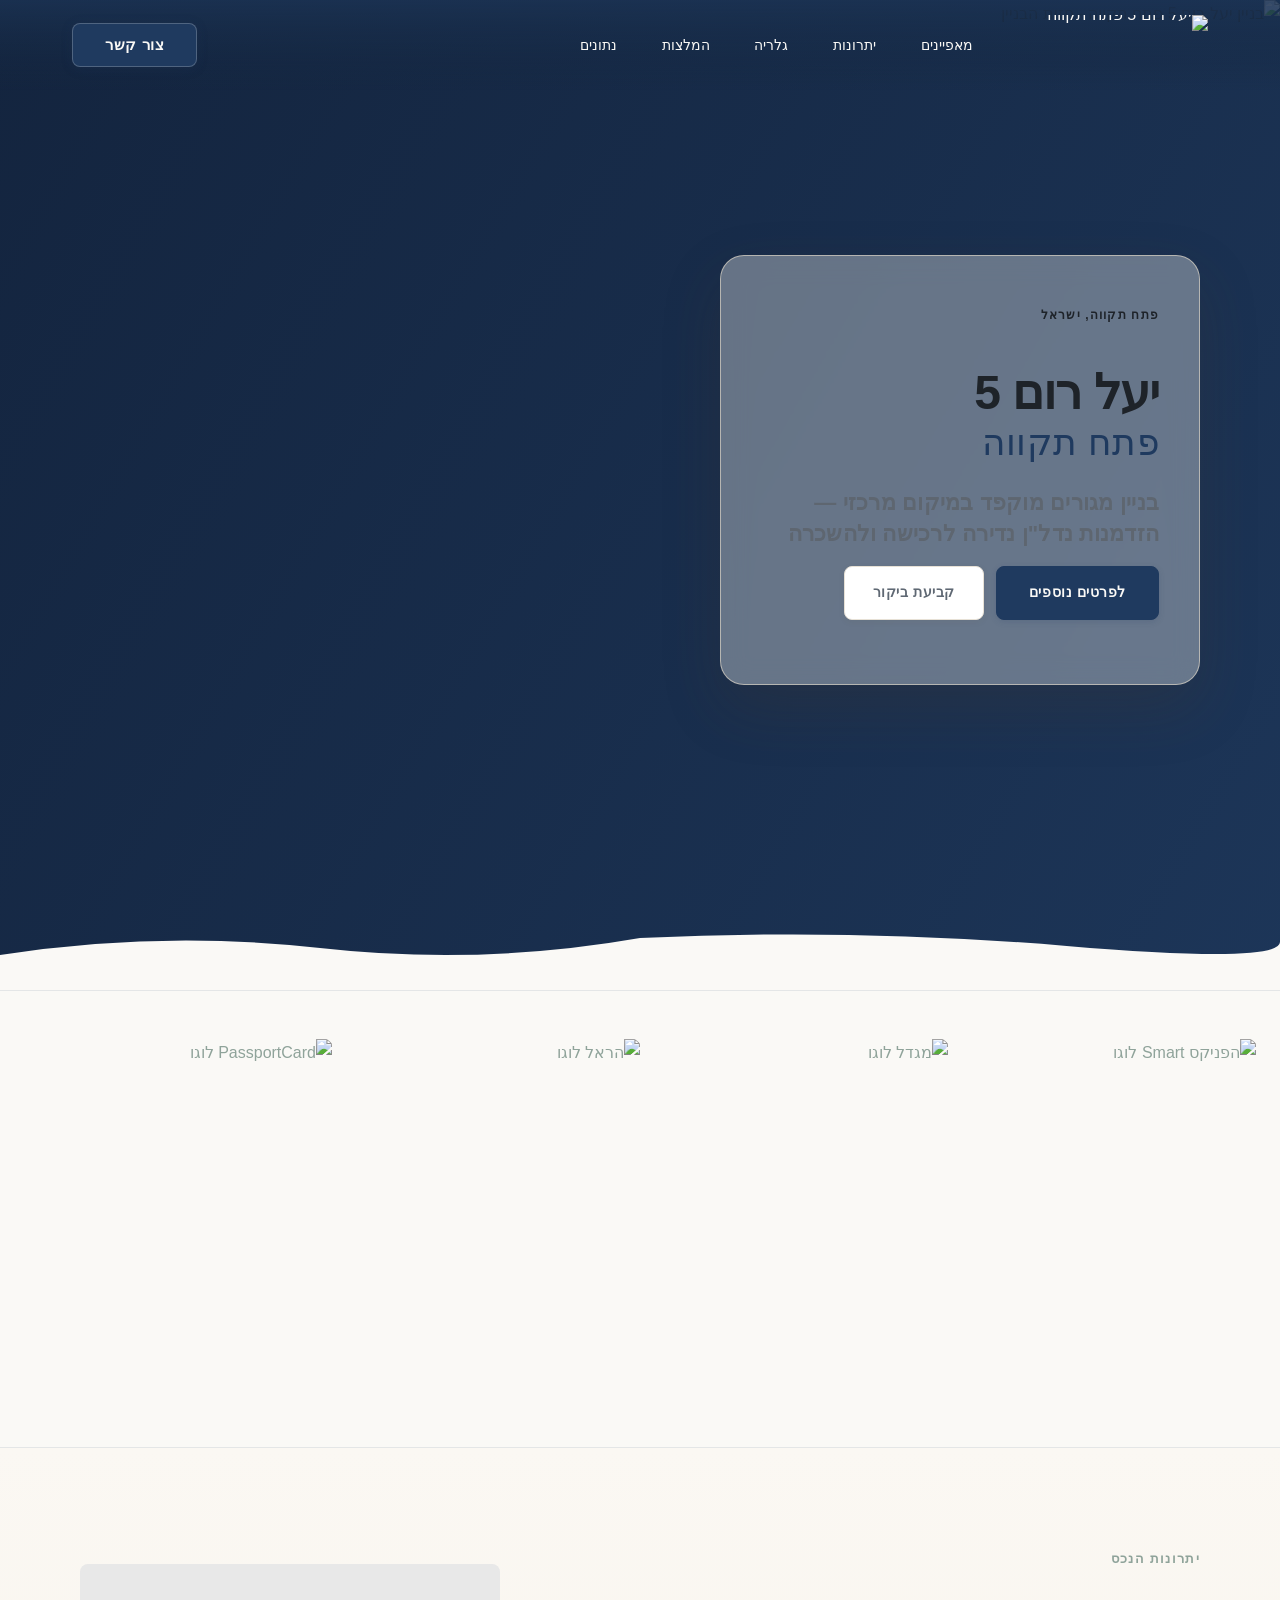
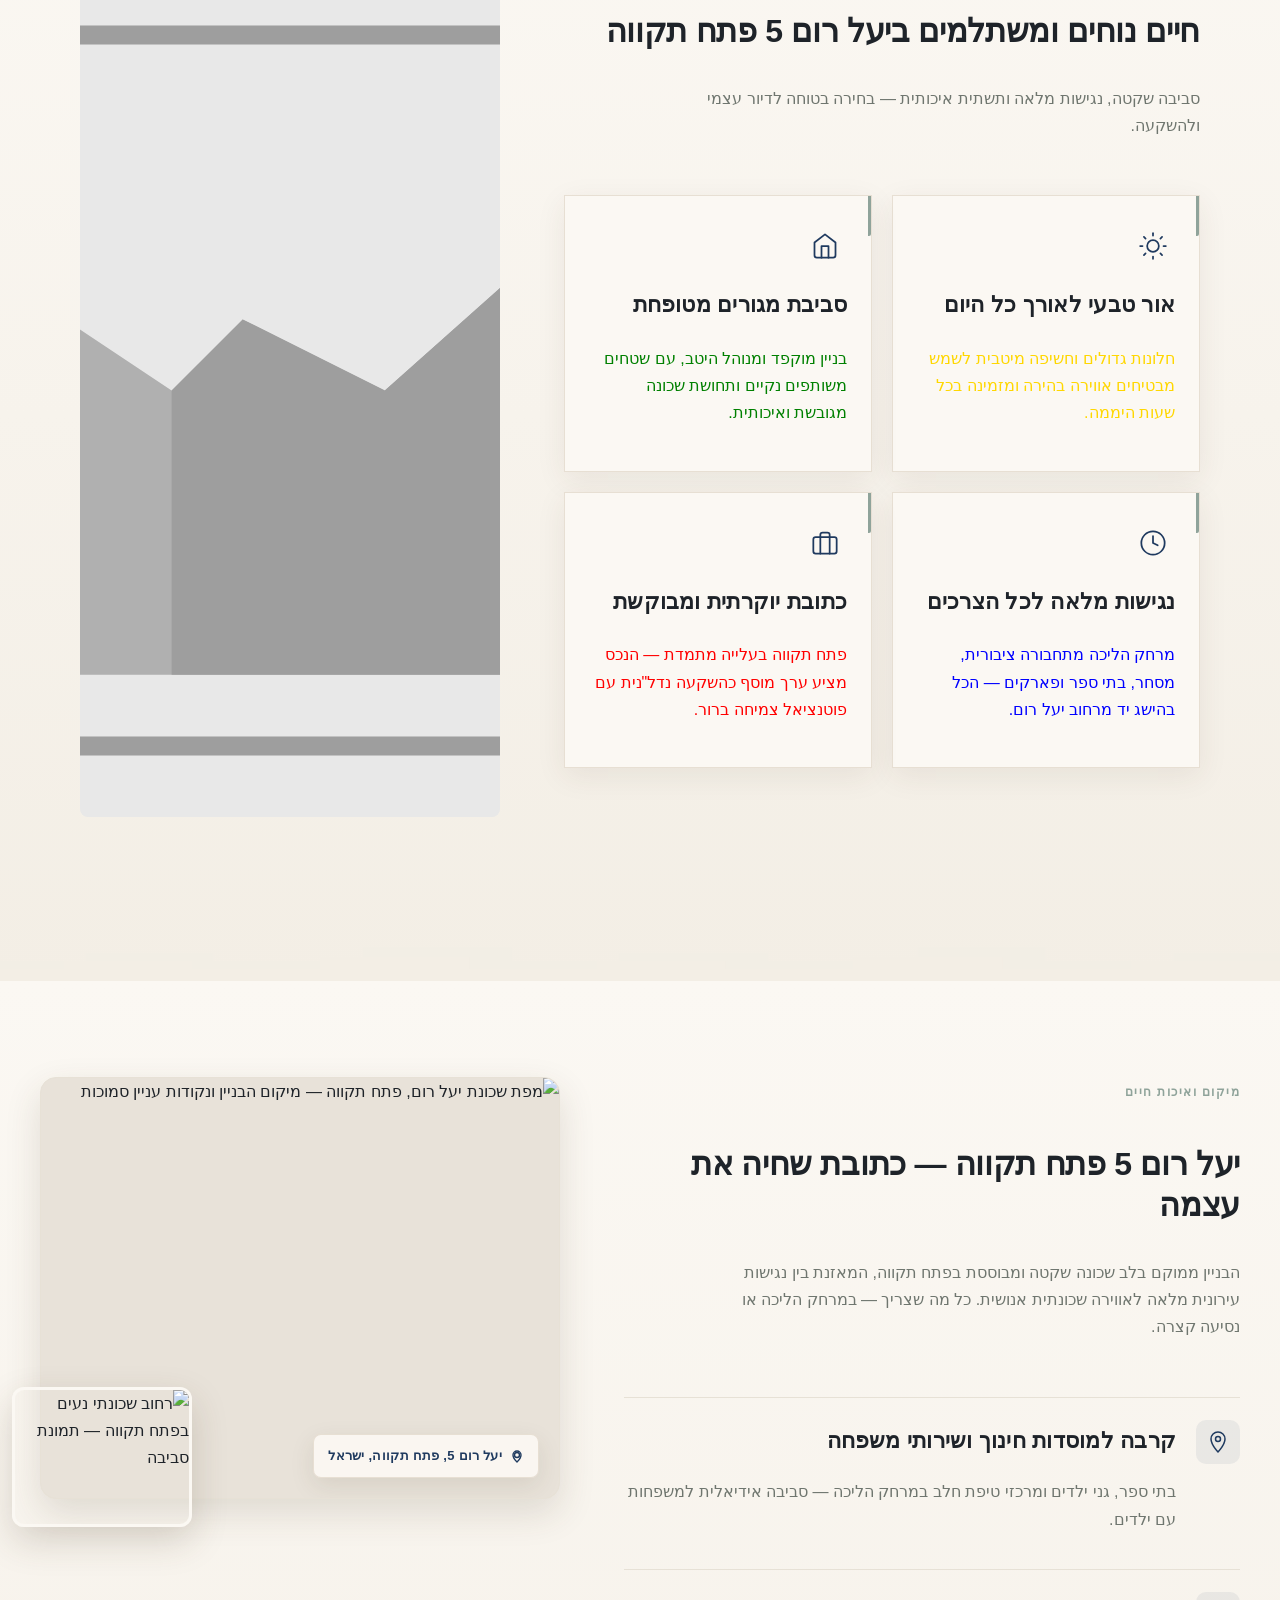
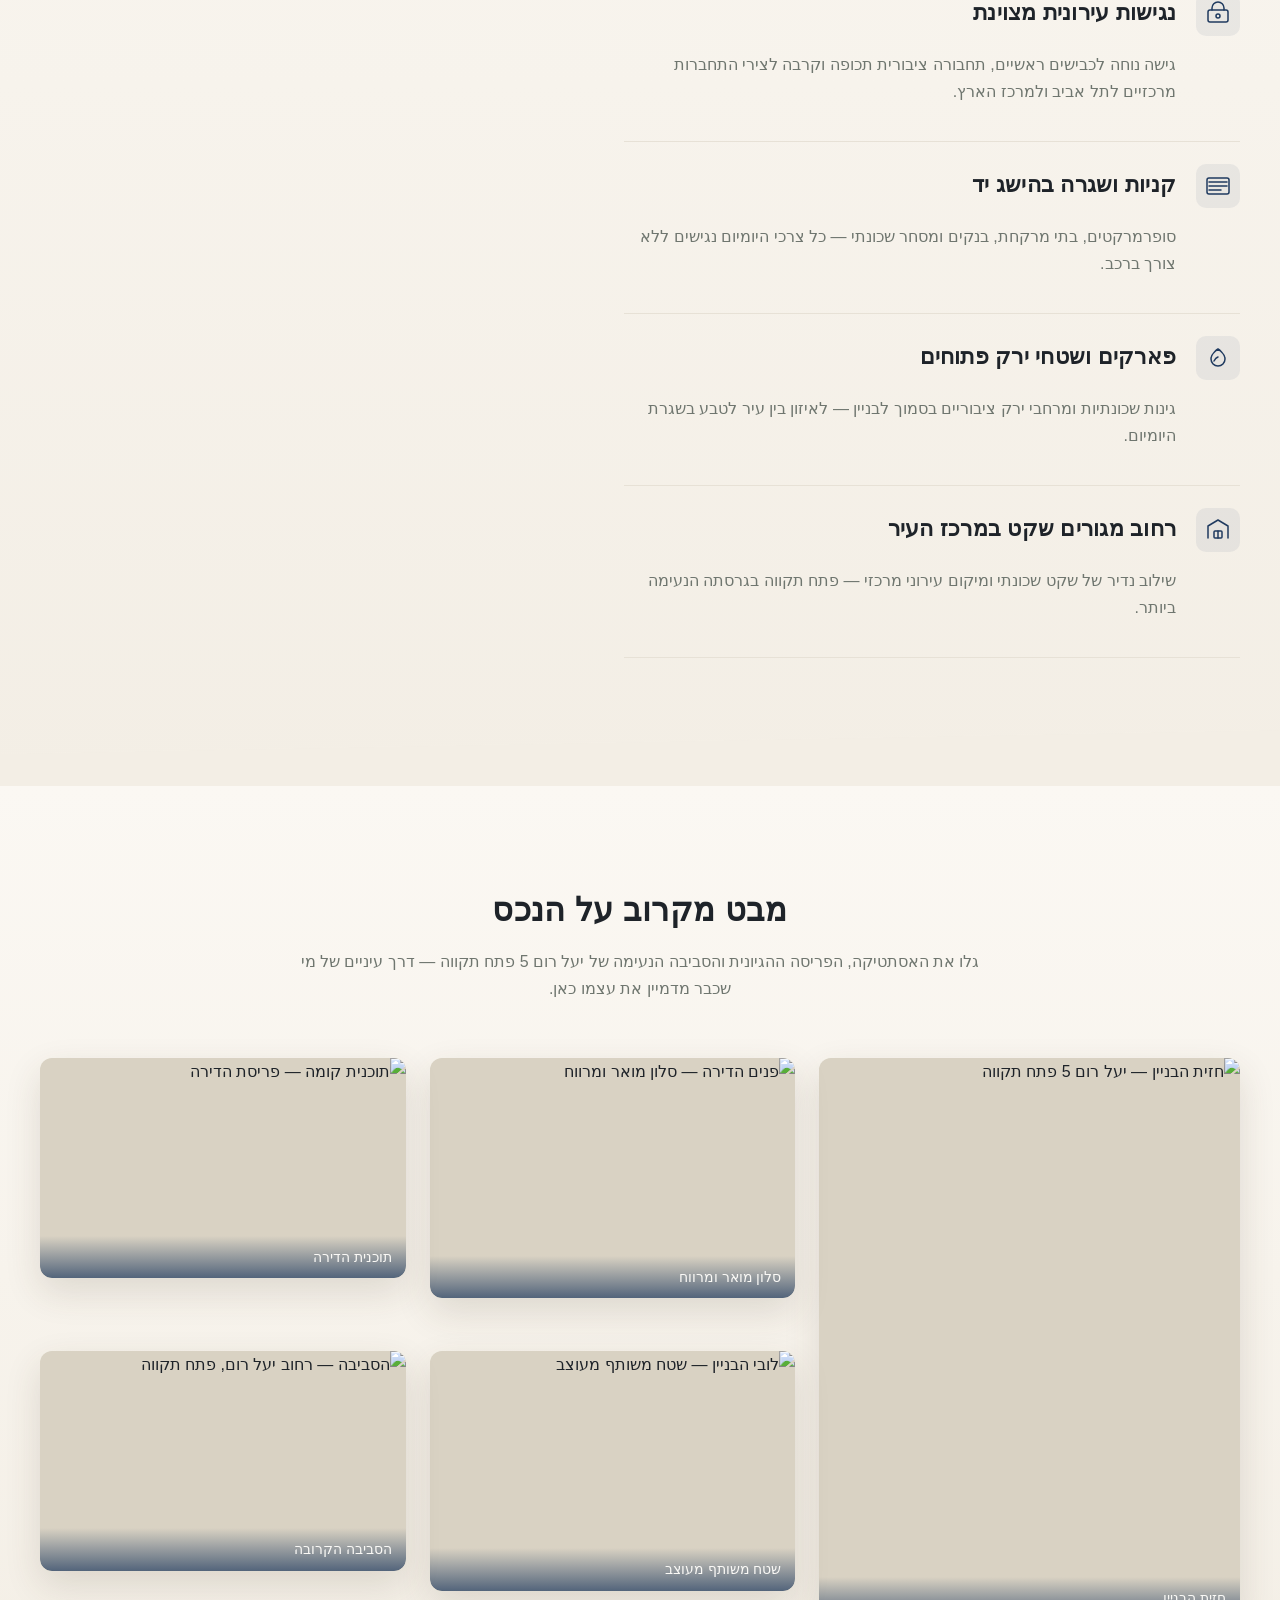
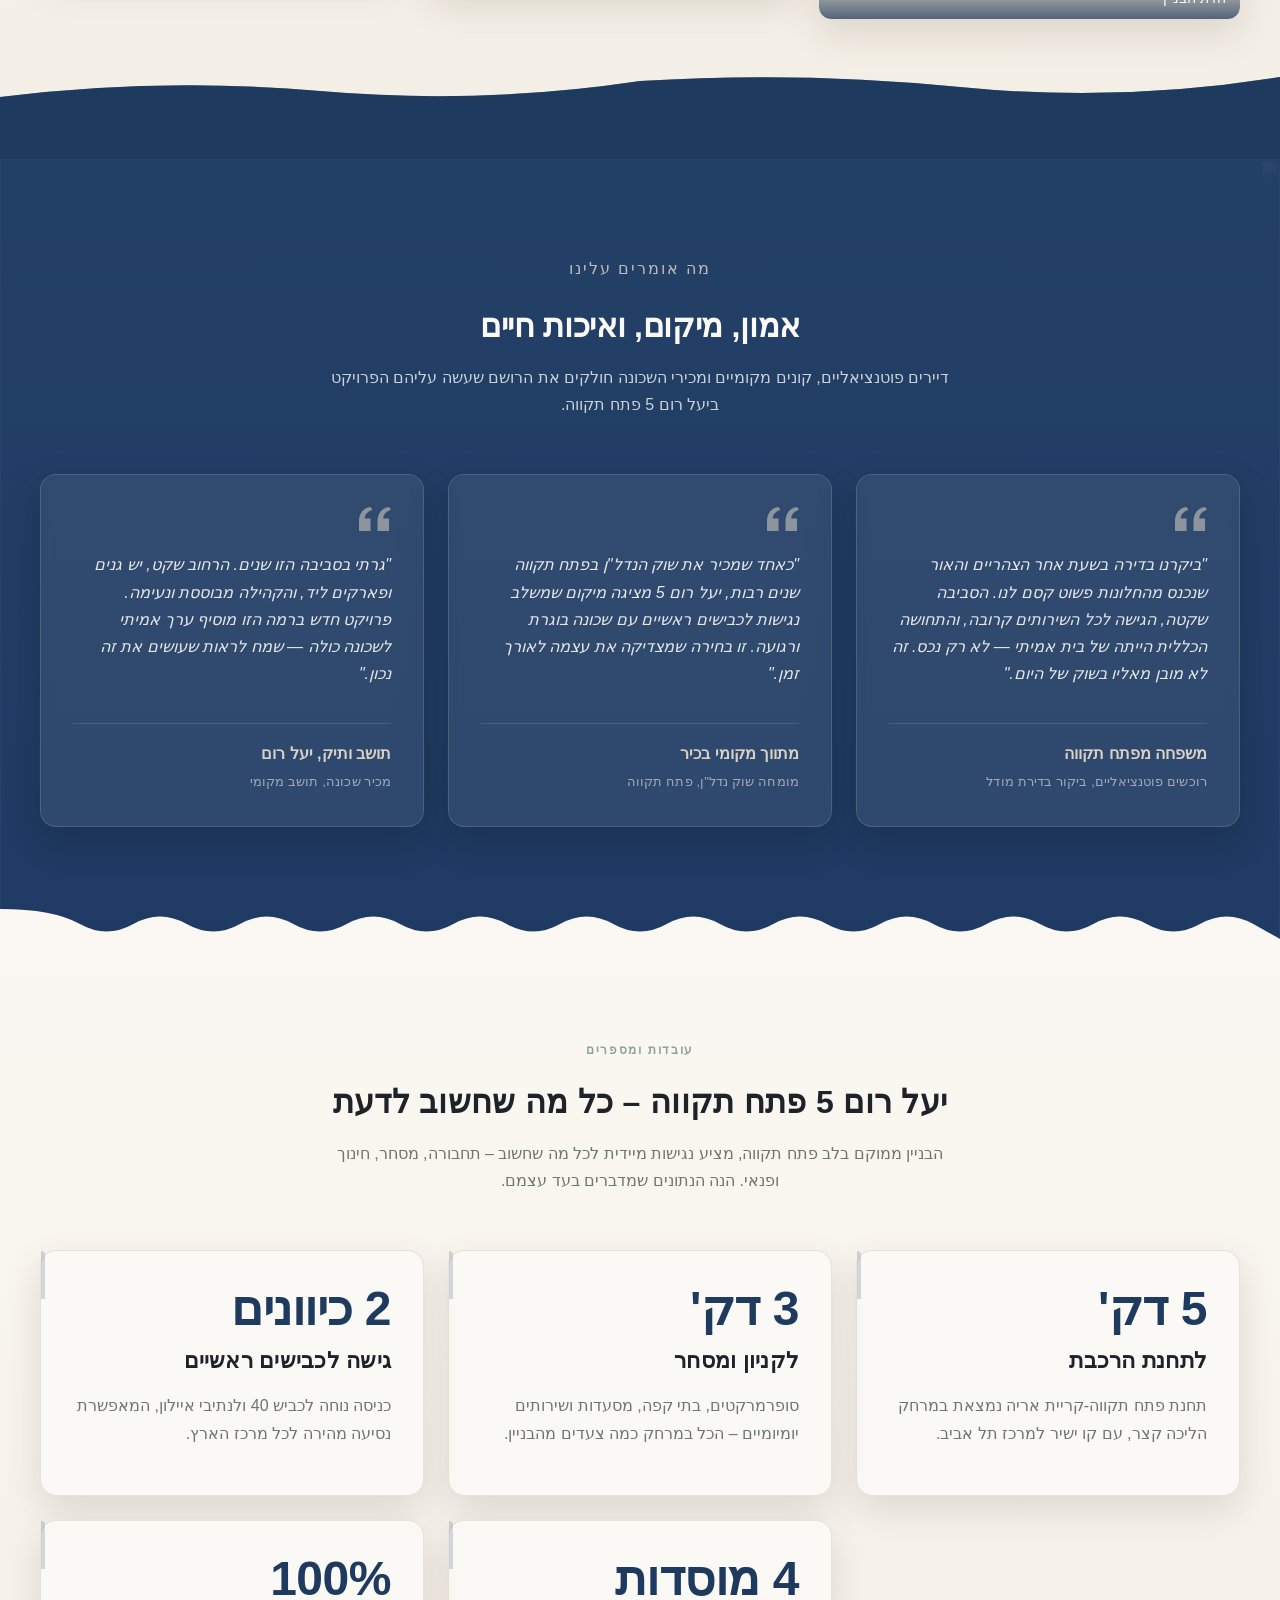
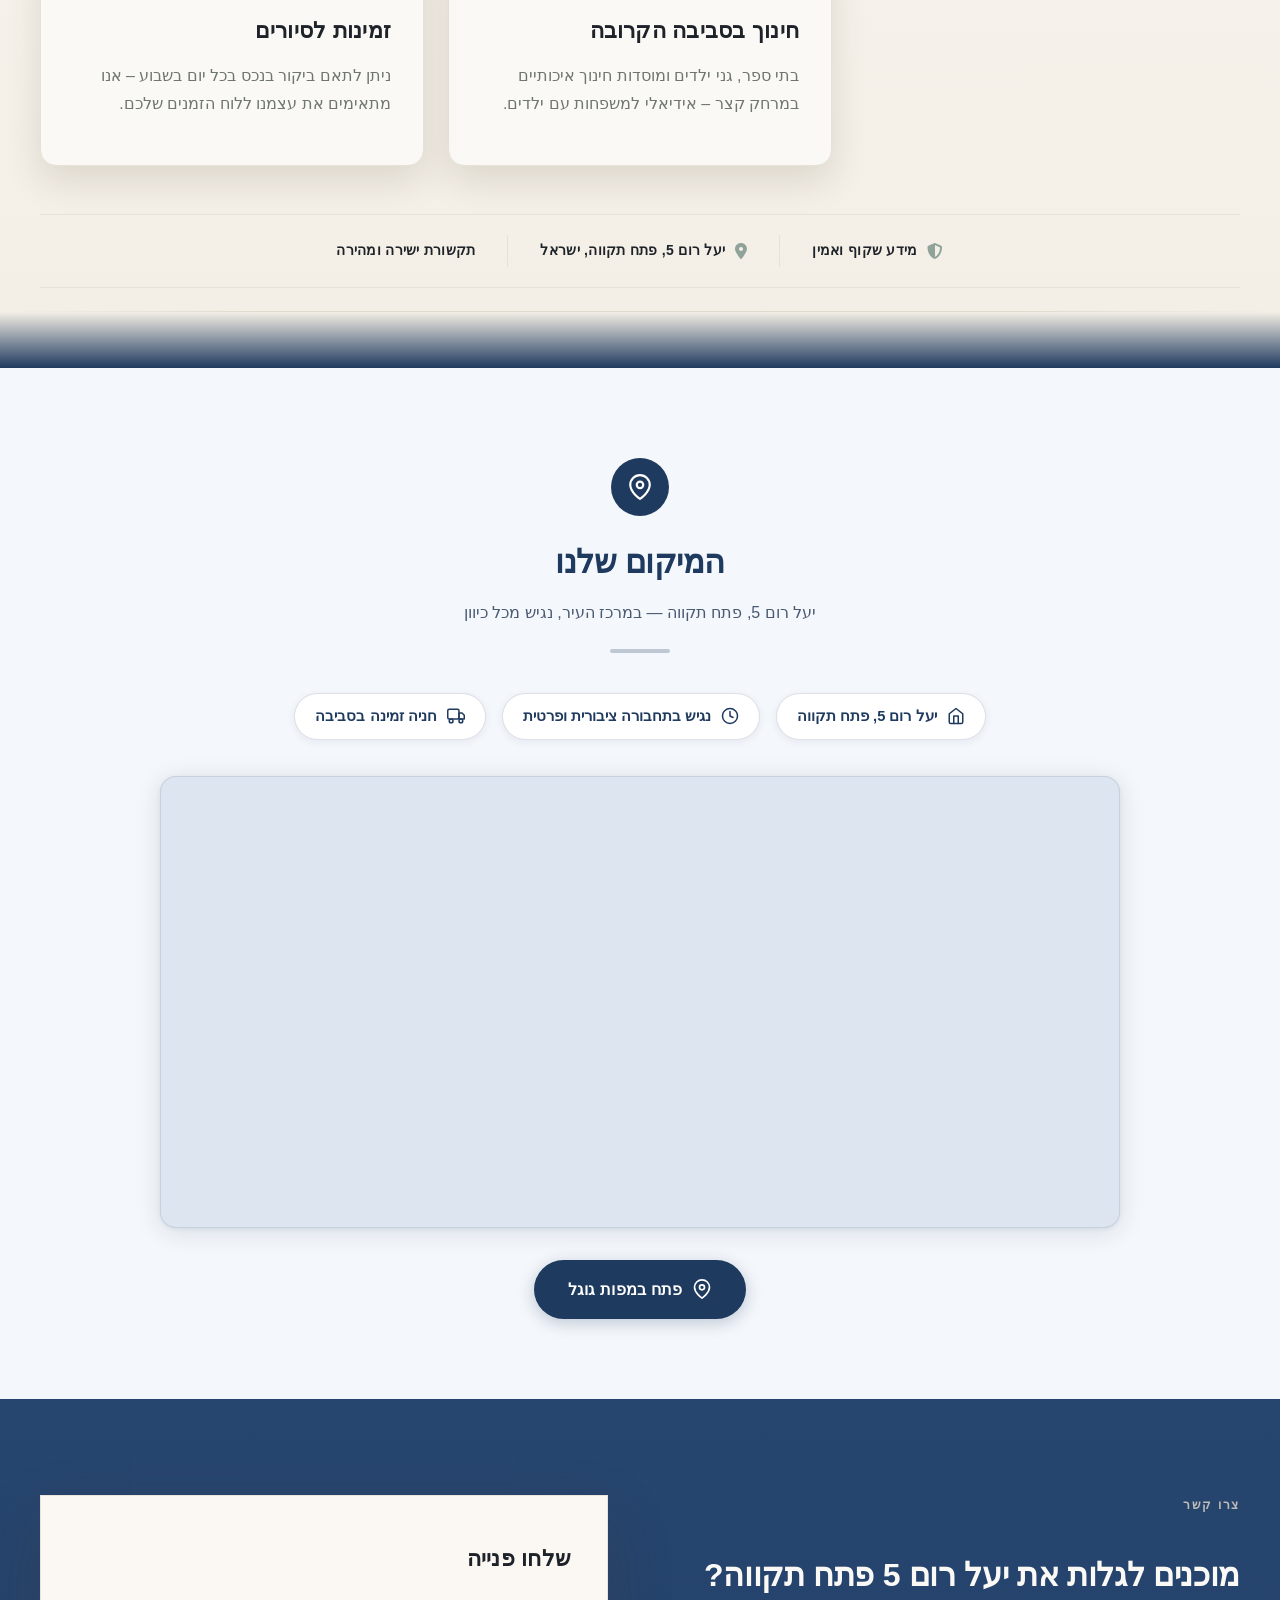
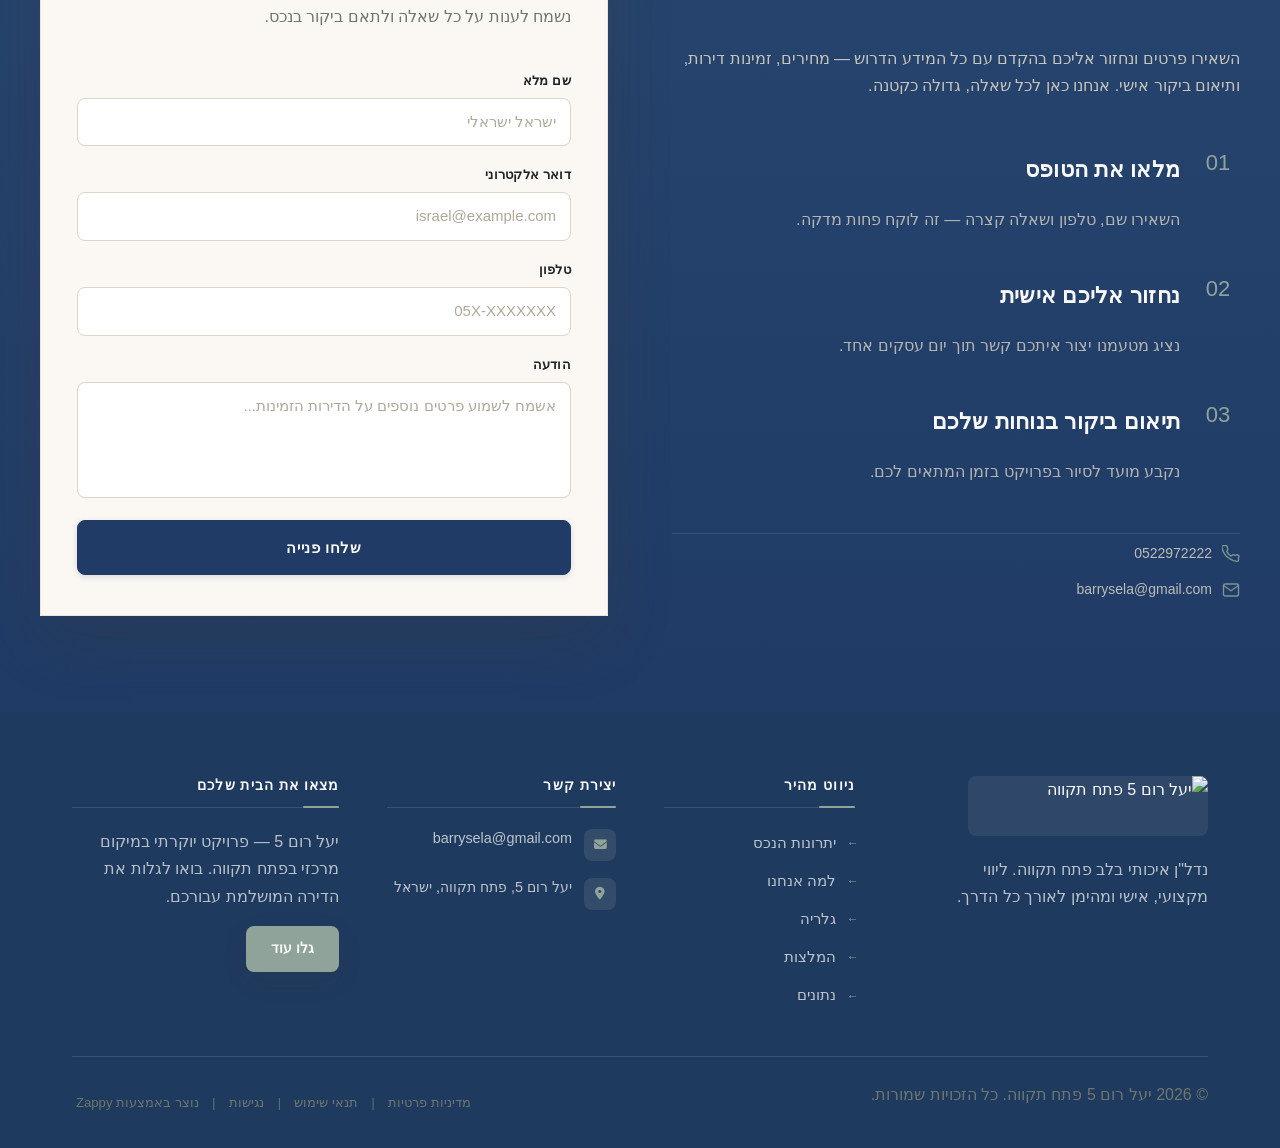
==== commit 3b9a99f0: "Background sync: Progressive GitHub Sync" ====
--- a/index.html
+++ b/index.html
@@ -393,12 +393,12 @@
     // Check if background is transparent or rgba with 0 alpha
     const isTransparent = bgColor === 'transparent' || 
                          bgColor === 'rgba(0, 0, 0, 0)' ||
-                         (bgColor.startsWith('rgba') &amp;&amp; bgColor.includes(', 0)'));
+                         (bgColor.startsWith('rgba') && bgColor.includes(', 0)'));
     
     if (isTransparent) {
       // Check for background-image or gradient
       const bgImage = computedStyle.backgroundImage;
-      if (bgImage &amp;&amp; bgImage !== 'none') {
+      if (bgImage && bgImage !== 'none') {
         console.log('[Navbar] Navbar has background image/gradient, using dark text');
         bgColor = 'rgb(240, 240, 240)'; // Assume light background
       } else {
@@ -411,7 +411,7 @@
     
     // Calculate luminance to determine if background is light or dark
     const rgb = bgColor.match(/\d+/g);
-    if (rgb &amp;&amp; rgb.length &gt;= 3) {
+    if (rgb && rgb.length >= 3) {
       const r = parseInt(rgb[0]);
       const g = parseInt(rgb[1]);
       const b = parseInt(rgb[2]);
@@ -547,7 +547,7 @@
       // ONLY apply inline positioning styles on mobile viewport
       // On desktop, the CSS handles hiding these buttons with display: none
       // Inline styles were breaking desktop layout by overriding CSS
-      const isMobileViewport = window.innerWidth &lt;= 768;
+      const isMobileViewport = window.innerWidth <= 768;
       
       if (mobileToggle) {
         // Icon sizing applies to all viewports for consistency
@@ -738,7 +738,7 @@
       phoneBtn.addEventListener('click', function() {
         // Get phone number from placeholder in page or use default
         const phoneLinks = document.querySelectorAll('a[href^="tel:"]');
-        const phoneNumber = phoneLinks.length &gt; 0 
+        const phoneNumber = phoneLinks.length > 0 
           ? phoneLinks[0].getAttribute('href').replace('tel:', '')
           : '0522972222';
         
@@ -755,7 +755,7 @@
     const handleWhatsAppVisibility = function() {
       const whatsappBtn = document.querySelector('.whatsapp-float');
       if (whatsappBtn) {
-        const isDesktop = window.innerWidth &gt;= 769;
+        const isDesktop = window.innerWidth >= 769;
         if (isDesktop) {
           whatsappBtn.style.setProperty('display', 'none', 'important');
           whatsappBtn.style.setProperty('visibility', 'hidden', 'important');
@@ -790,7 +790,7 @@
     <section id="hero" class="index-hero-section" data-layout-spec="בית-hero" dir="rtl" data-hero-type="fullscreen-scrim">
   <!-- Background Image Layer -->
   <div class="index-hero-bg">
-    <img data-hero-bg="true" data-placeholder="index-hero-image-1" data-context="Daytime architectural exterior photograph of a modern residential apartment building in Petah Tikva, Israel. Bright sunny day with clear blue sky, lush street trees, clean sidewalk with parked cars, warm sunlight casting soft shadows on the building facade. The building has contemporary Israeli residential architecture with balconies, stone cladding, and large windows. Street-level context showing a pleasant urban neighborhood. Wide-angle shot emphasizing the full building height and its surroundings." width="1200" height="800" src="/assets/site-index-hero-image-1-1774798389959-saiewd.webp?v=1774798389959" alt="בניין יעל רום 5 פתח תקווה - חזית הבניין">
+    <img data-hero-bg="true" data-placeholder="index-hero-image-1" data-context="Daytime architectural exterior photograph of a modern residential apartment building in Petah Tikva, Israel. Bright sunny day with clear blue sky, lush street trees, clean sidewalk with parked cars, warm sunlight casting soft shadows on the building facade. The building has contemporary Israeli residential architecture with balconies, stone cladding, and large windows. Street-level context showing a pleasant urban neighborhood. Wide-angle shot emphasizing the full building height and its surroundings." width="1200" height="800" src="/assets/site-index-hero-image-1-1774798389959-saiewd.webp?v=1774798389959" alt="בניין יעל רום 5 פתח תקווה - חזית הבניין" data-hero-background="true" data-element-type="image" data-element-id="img-1775881426944-ytbacktm5">
   </div>
 
   <!-- Scrim Overlay -->
@@ -800,18 +800,18 @@
   <div class="index-hero-container">
     <div class="index-hero-card" style="background: rgba(250, 249, 246, 0.35); backdrop-filter: blur(14px)">
       <!-- Location Label -->
-      <span class="index-hero-label">פתח תקווה, ישראל</span>
-
-      <!-- Main Headline -->
-      <h1 class="index-hero-title">יעל רום 5<br><br><br><br><br><br><br><br><br><br><br><br><br><br><br><br><br><br><br><br><br><br><br><br><br><br><br><br><br><br><br><br><span class="index-hero-title-sub">פתח תקווה</span></h1>
+      <p><span class="index-hero-label" ><font color="#1e2329">פתח תקווה, ישראל</font></span>
+
+      
+      </p><!-- Main Headline --><h1 class="index-hero-title" >יעל רום 5<br><span class="index-hero-title-sub">פתח תקווה</span></h1>
 
       <!-- Subtitle -->
       <h3 class="index-hero-subtitle">בניין מגורים מוקפד במיקום מרכזי — הזדמנות נדל"ן נדירה לרכישה ולהשכרה</h3>
 
       <!-- CTA Buttons -->
       <div class="index-hero-ctas">
-        <a href="#contact" class="index-hero-btn-primary">לפרטים נוספים</a>
-        <a href="#contact" class="index-hero-btn-secondary">קביעת ביקור</a>
+        <a href="#contact" class="index-hero-btn-primary" data-element-type="button" data-element-id="btn-1775881426942-w390s2amy" data-native-element="true">לפרטים נוספים</a>
+        <a href="#contact" class="index-hero-btn-secondary" data-element-type="button" data-element-id="btn-1775881426942-wfxw0fo48" data-native-element="true">קביעת ביקור</a>
       </div>
 
       <!-- Trust Line -->
@@ -822,12 +822,12 @@
   <!-- Bottom Divider -->
   <div class="index-hero-divider-wrapper">
     <svg data-no-icon-edit="true" aria-hidden="true" viewBox="0 0 1200 90" preserveAspectRatio="none" xmlns="http://www.w3.org/2000/svg">
-      <path d="M0,90 L0,55 Q150,30 300,48 T600,38 Q800,28 1000,46 T1200,42 L1200,90 Z" fill="#1F3A5F"></path>
+      <path d="M0,90 L0,55 Q150,30 300,48 T600,38 Q800,28 1000,46 T1200,42 L1200,90 Z" fill="#FAF9F6"></path>
     </svg>
   </div>
 </section>
 
-<section id="partners-section" class="partners-strip" aria-label="שותפים ומותגים" style="background-color: #1F3A5F; position: relative; overflow: hidden; --zappy-bg-color: #1F3A5F" data-zappy-bg-type="color" data-zappy-bg-color="#1F3A5F" data-zappy-bg-image="" data-zappy-bg-overlay-color="#000000" data-zappy-bg-overlay-opacity="30" data-zappy-bg-video-type="" data-zappy-bg-video-url="">
+<section id="partners-section" class="partners-strip" aria-label="שותפים ומותגים" style="background-color: #FAF9F6; position: relative; overflow: hidden; --zappy-bg-color: #FAF9F6" data-zappy-bg-type="color" data-zappy-bg-color="#FAF9F6" data-zappy-bg-image="" data-zappy-bg-overlay-color="#000000" data-zappy-bg-overlay-opacity="30" data-zappy-bg-video-type="" data-zappy-bg-video-url="">
   <div class="partners-strip__container">
     <ul class="partners-strip__list" role="list">
 
--- a/styles.css
+++ b/styles.css
@@ -5311,7 +5311,7 @@
 }
 
 #partners-section .partners-strip__link {
-  background-color: rgb(247, 248, 250) !important;
+  background-color: transparent !important;
   box-shadow: none !important;
   border: none !important;
   padding: 8px 16px !important;
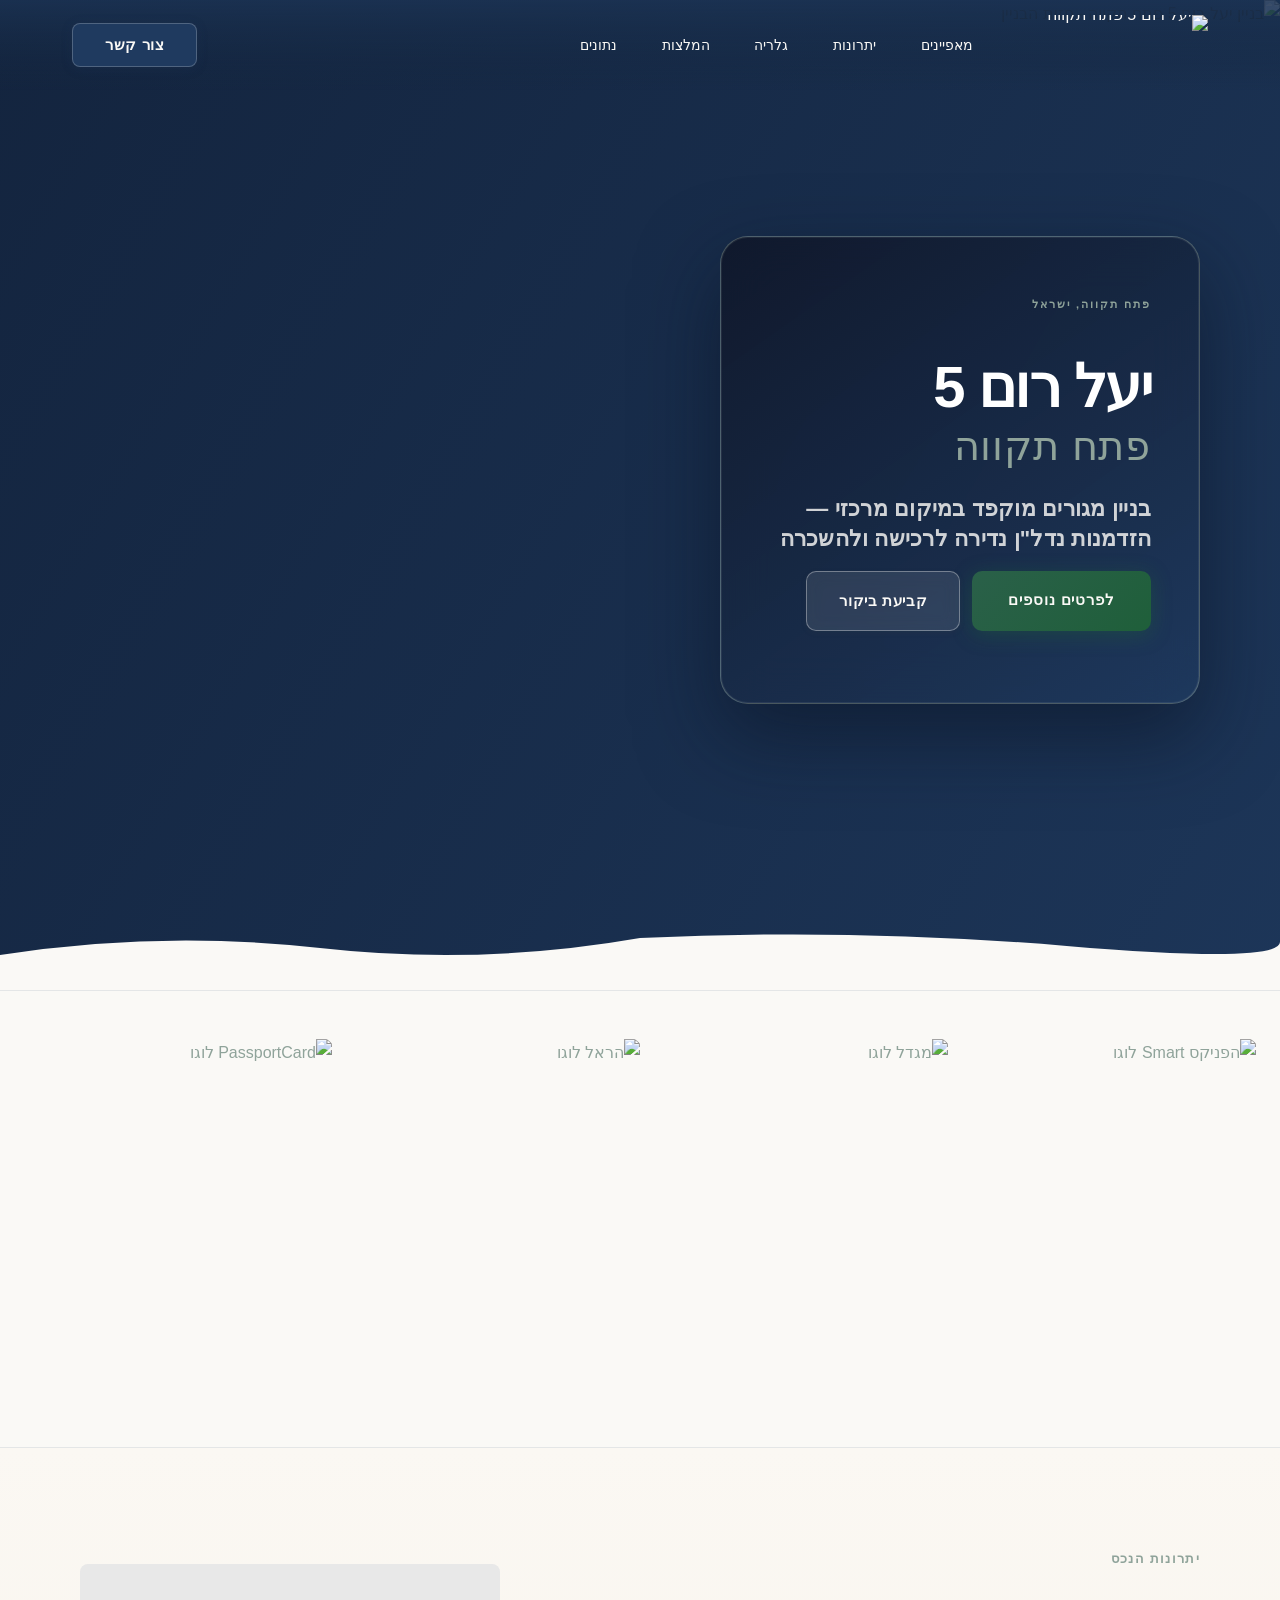
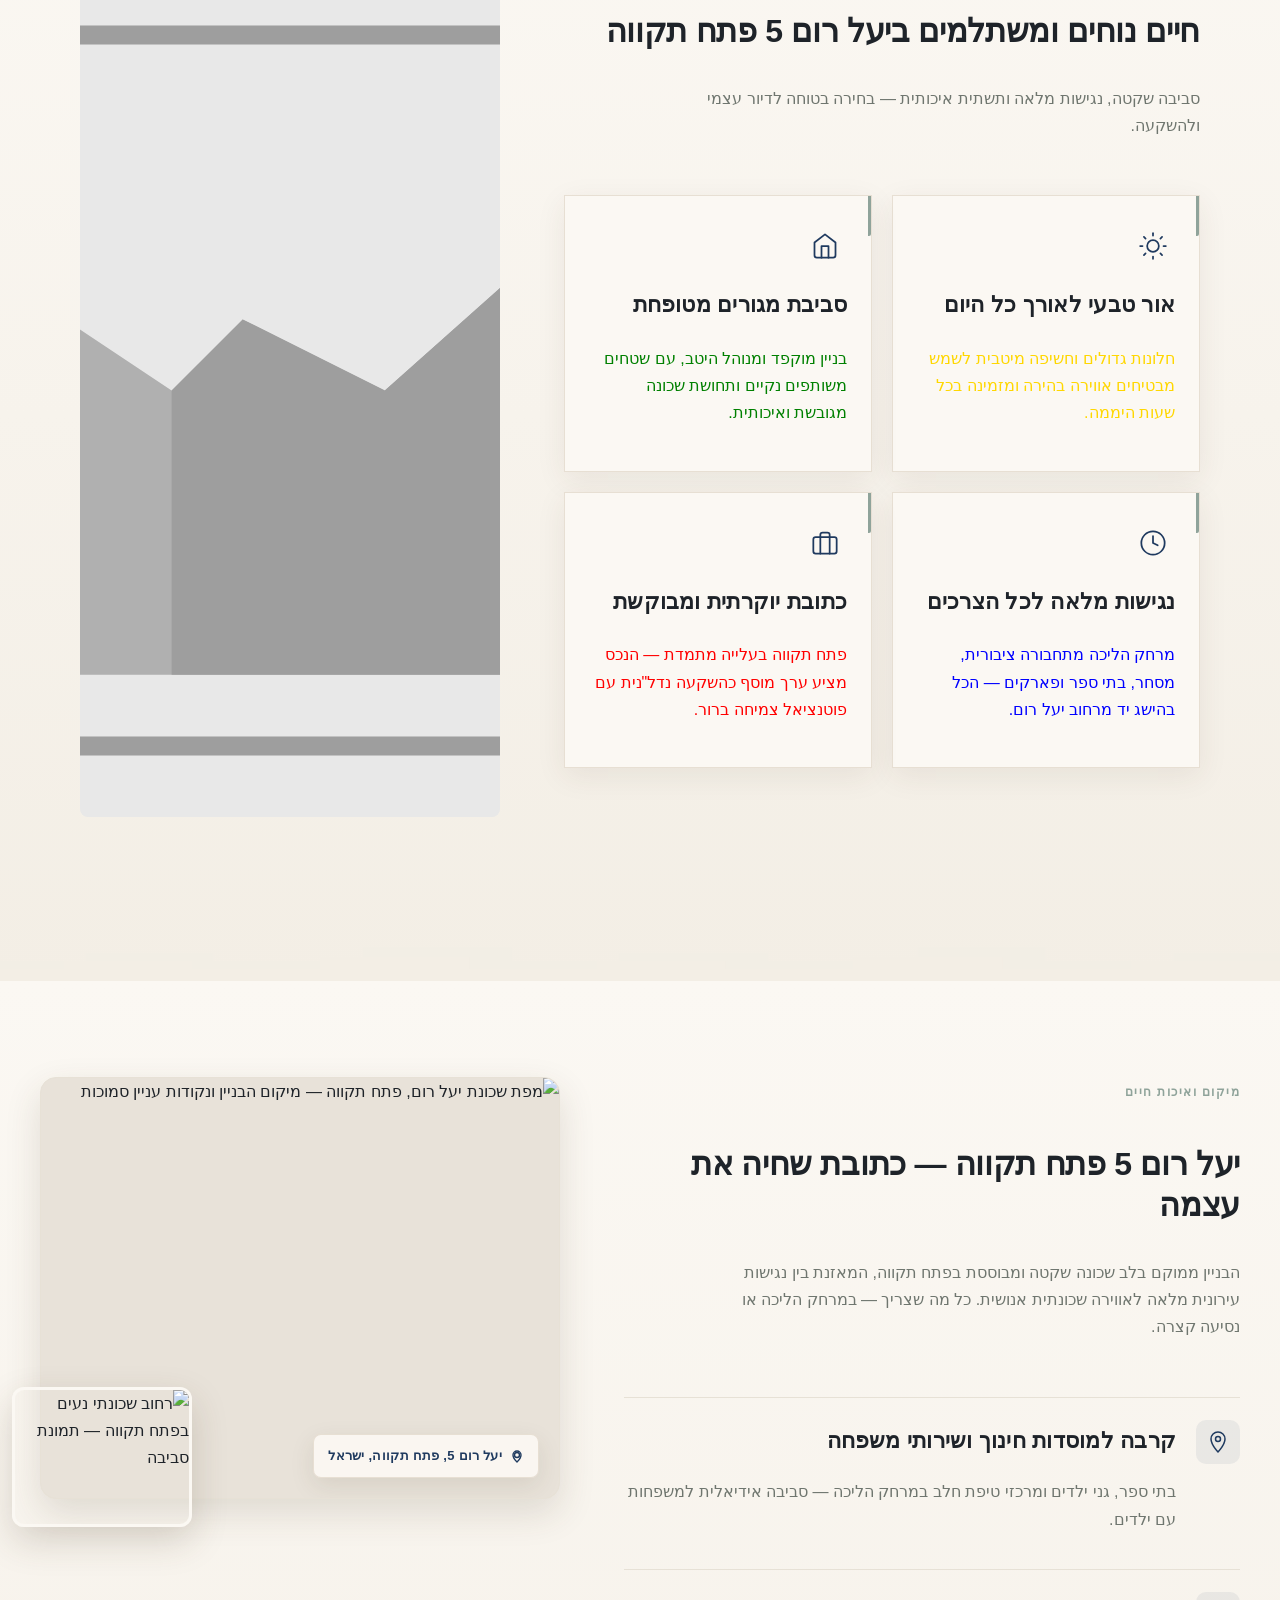
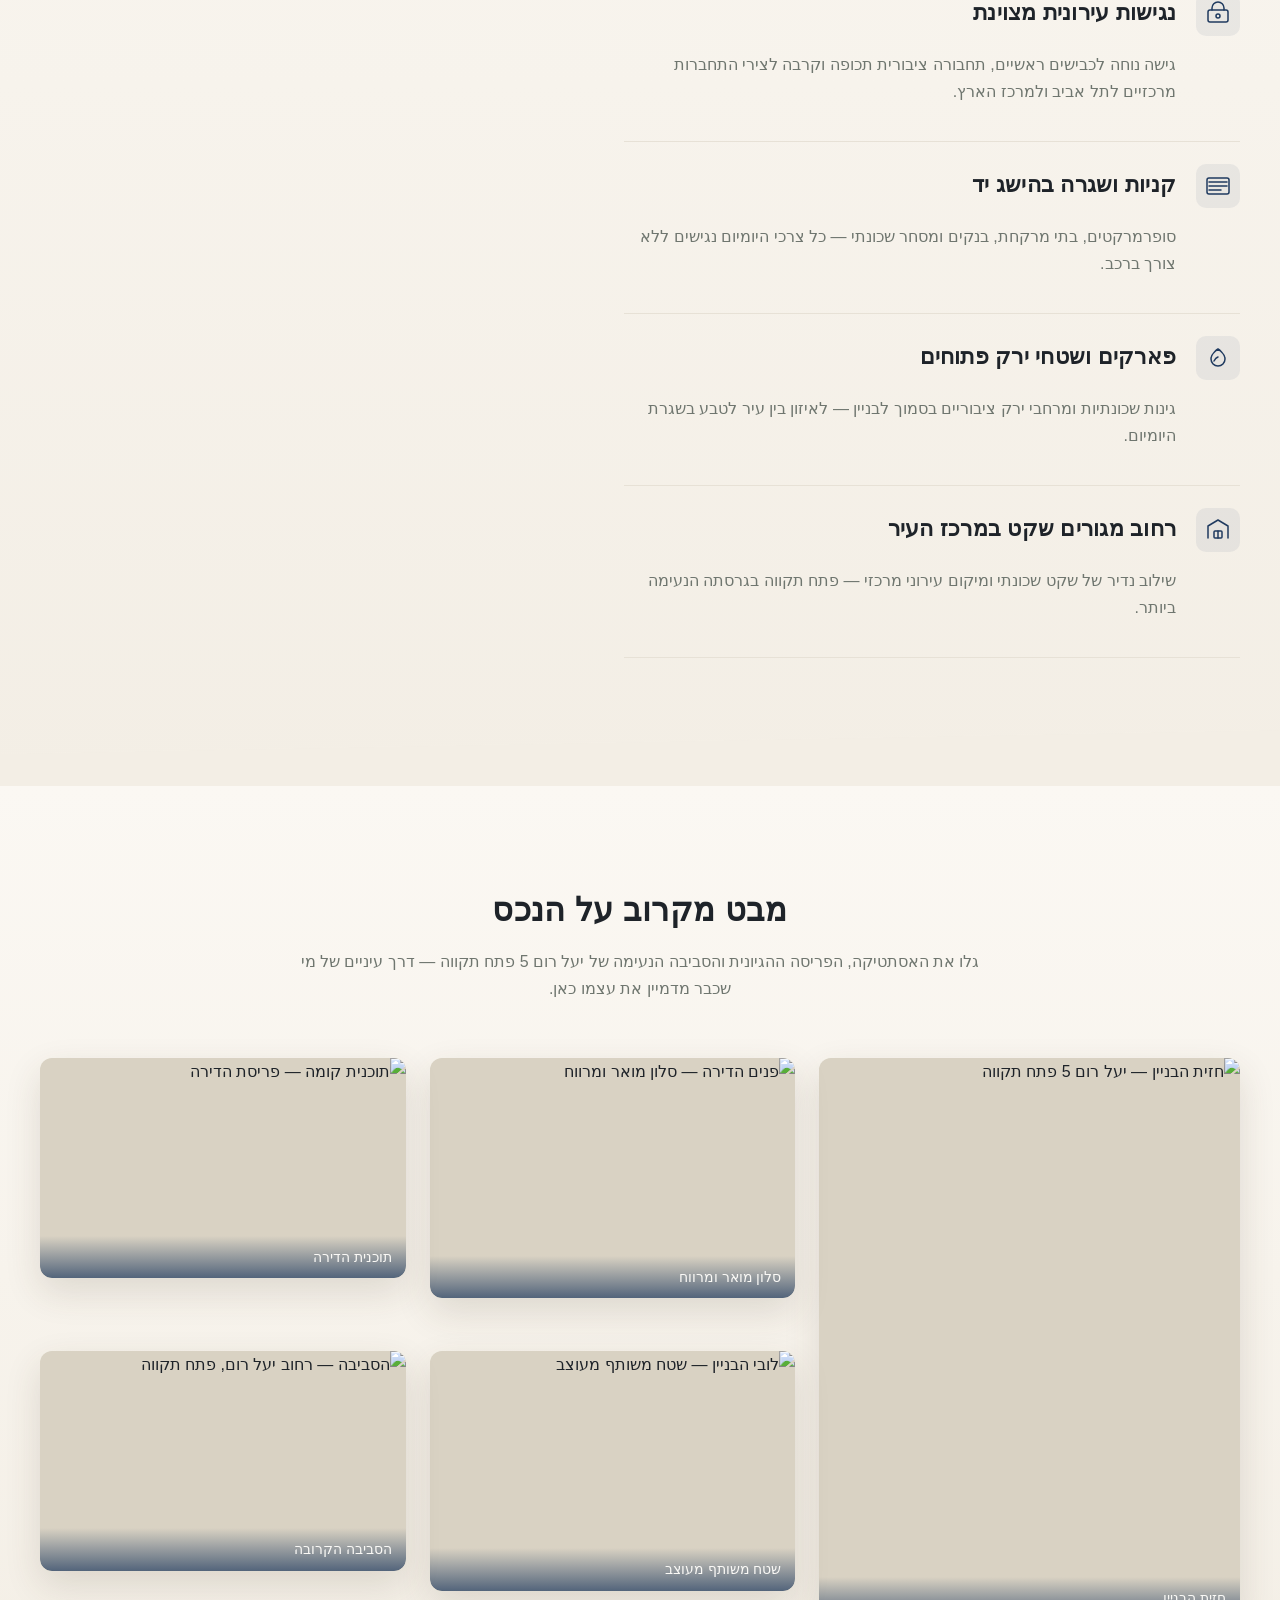
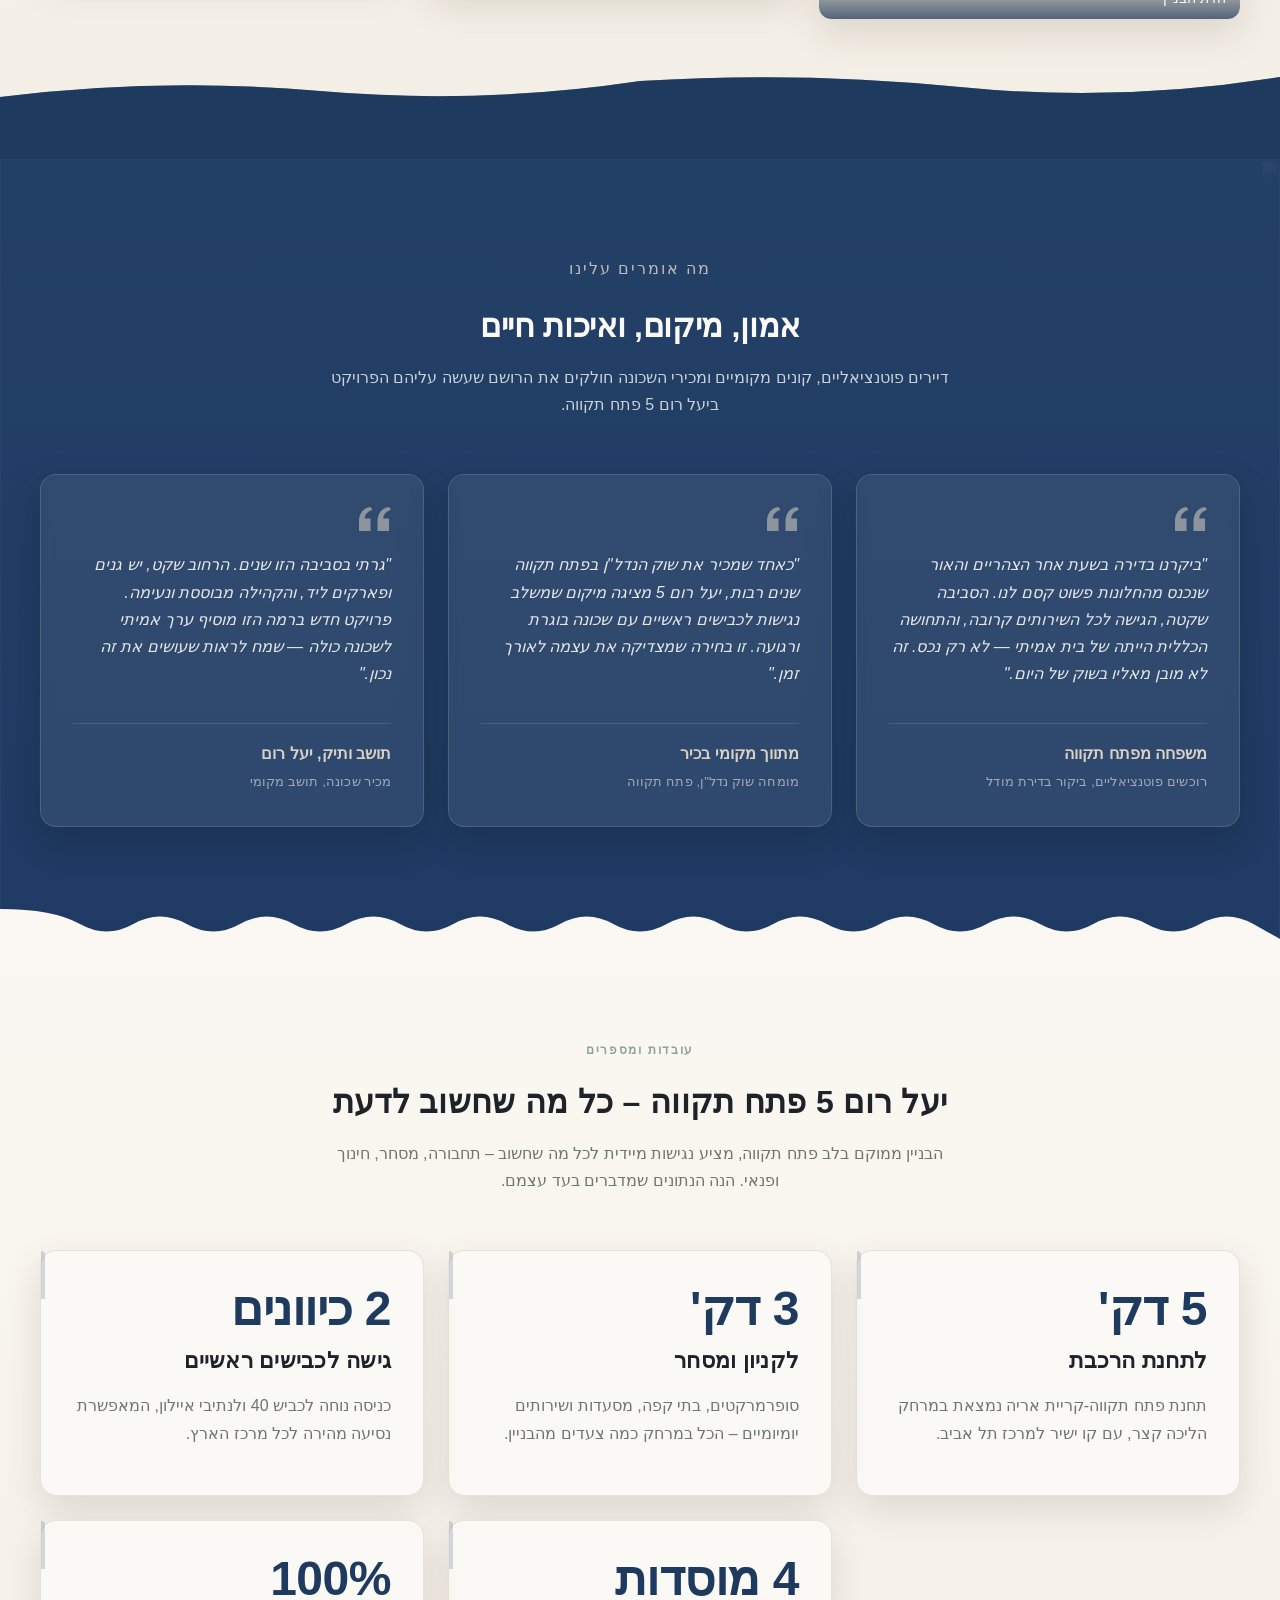
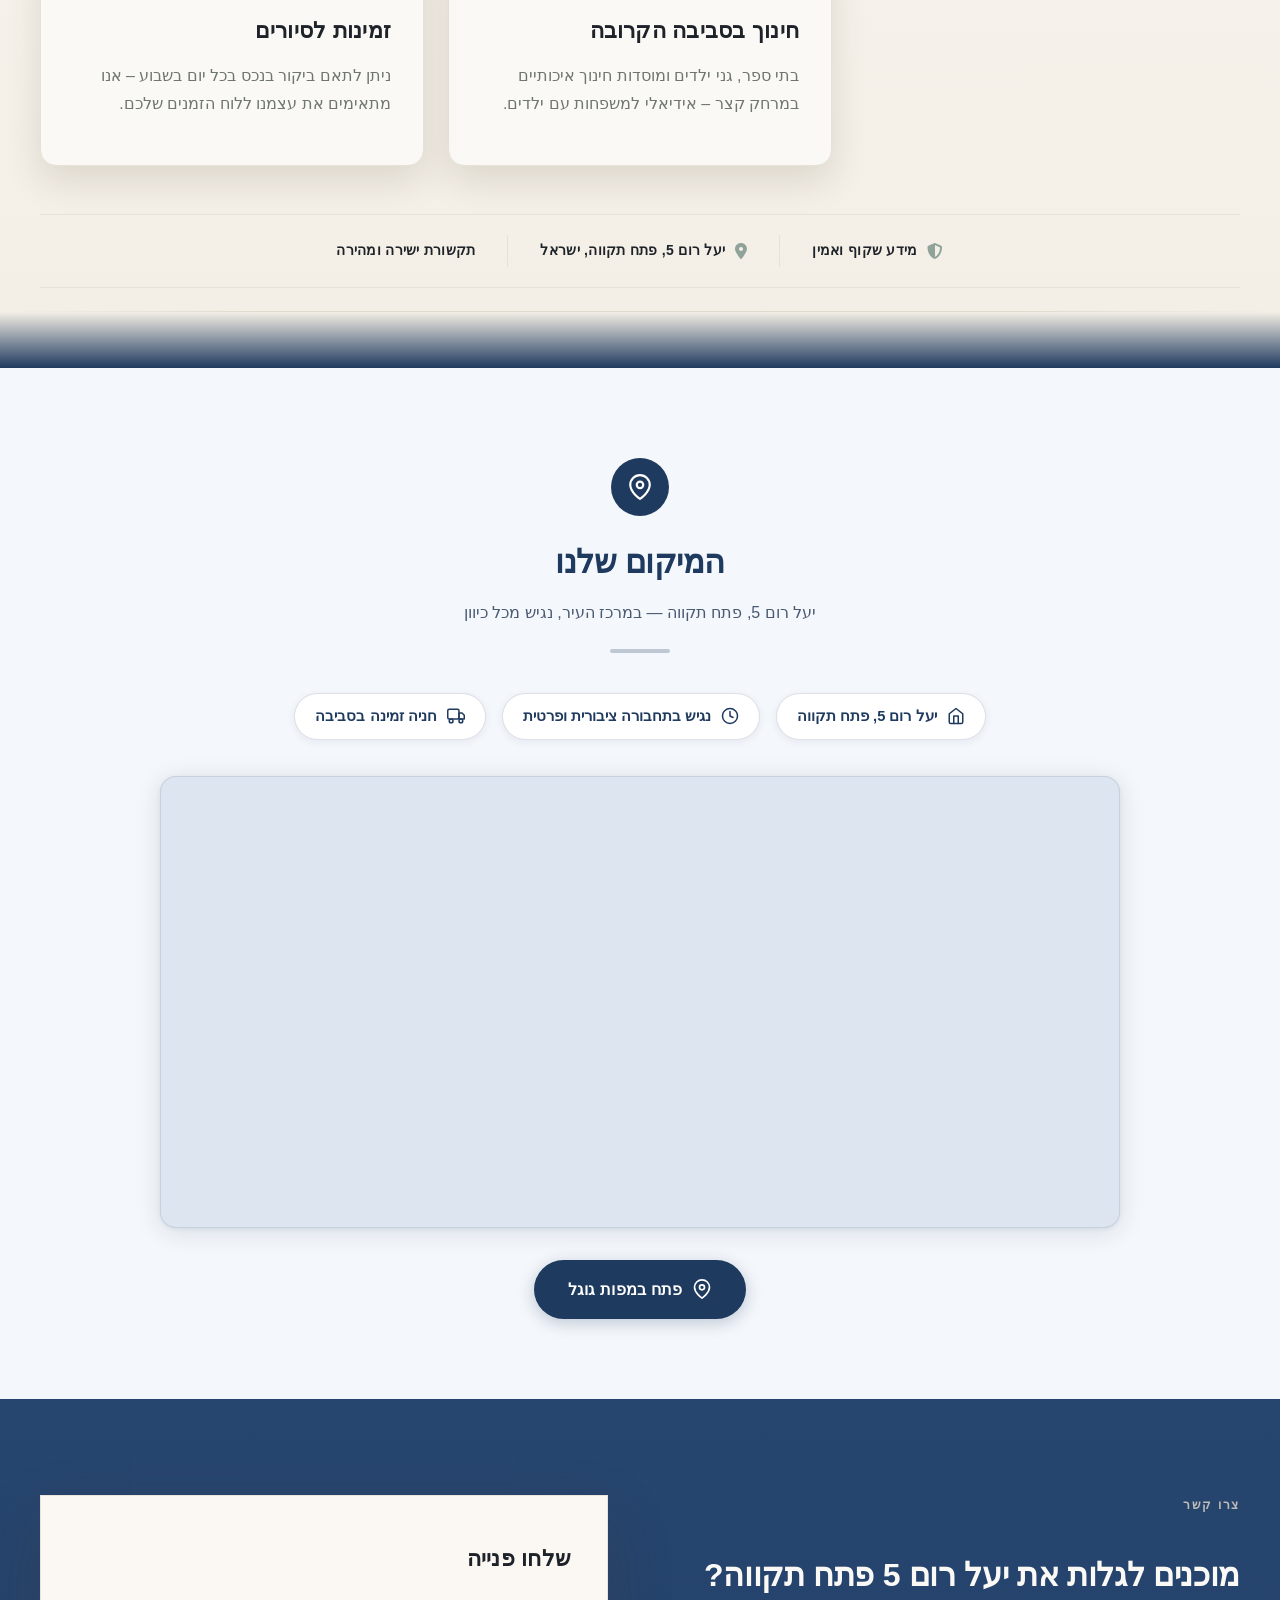
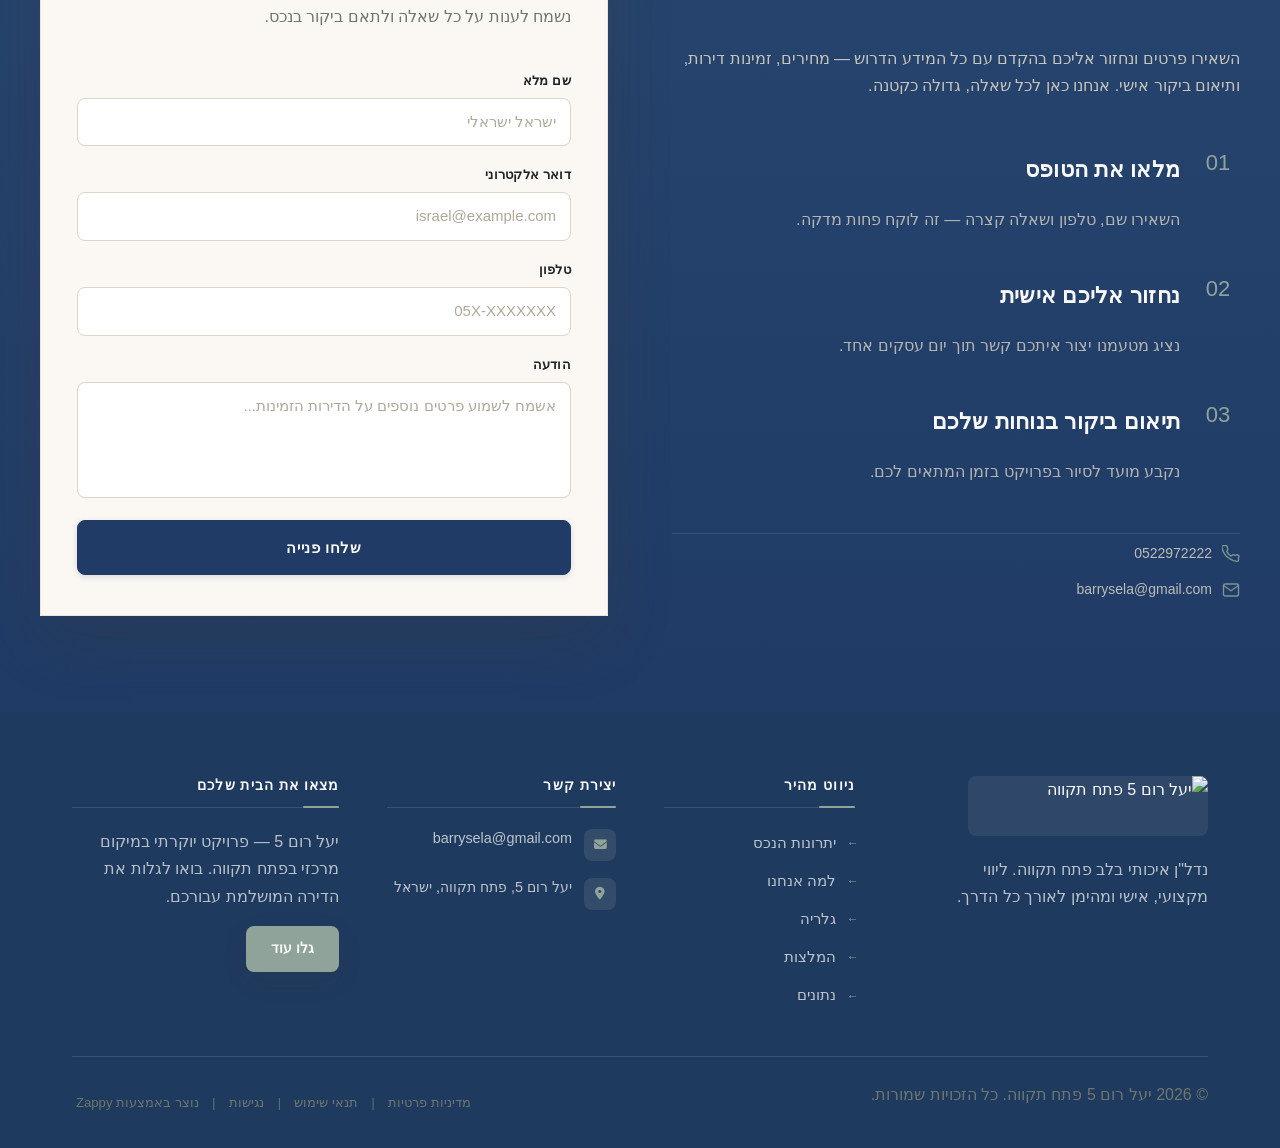
==== commit 19512892: "Background sync: Progressive GitHub Sync" ====
--- a/index.html
+++ b/index.html
@@ -798,9 +798,9 @@
 
   <!-- Content Card -->
   <div class="index-hero-container">
-    <div class="index-hero-card" style="background: rgba(250, 249, 246, 0.35); backdrop-filter: blur(14px)">
+    <div class="index-hero-card" style="background: linear-gradient(145deg, rgba(15, 22, 40, 0.88) 0%, rgba(31, 58, 95, 0.82) 100%); backdrop-filter: blur(24px); border: 1px solid rgba(143, 163, 154, 0.45); border-radius: 28px; padding: 52px 48px 44px; box-shadow: 0 32px 80px rgba(10, 18, 35, 0.55), inset 0 0 0 1px rgba(255,255,255,0.07)">
       <!-- Location Label -->
-      <p><span class="index-hero-label" ><font color="#1e2329">פתח תקווה, ישראל</font></span>
+      <p><span class="index-hero-label" >פתח תקווה, ישראל</span>
 
       
       </p><!-- Main Headline --><h1 class="index-hero-title" >יעל רום 5<br><span class="index-hero-title-sub">פתח תקווה</span></h1>
@@ -1048,7 +1048,7 @@
     <!-- END column: map + peeking photo tile -->
     <div class="index-benefits-visual">
       <div class="index-benefits-map-card">
-        <img data-placeholder="index-benefits-image-1" data-context="A polished, brochure-style illustrated map of the Petah Tikva neighborhood around Yael Rom Street. Clean minimal cartographic style with soft warm tones, showing nearby streets, parks, schools, and landmarks. Navy pins mark key points of interest. The style is premium real-estate marketing — not a screenshot of Google Maps but a refined, curated neighborhood overview." width="560" height="460" src="/assets/site-index-benefits-image-1.webp" alt="מפת שכונת יעל רום, פתח תקווה — מיקום הבניין ונקודות עניין סמוכות" class="index-benefits-map-img" data-element-type="image" data-element-id="img-1775835466115-kaax5vdwr" >
+        <img data-placeholder="index-benefits-image-1" data-context="A polished, brochure-style illustrated map of the Petah Tikva neighborhood around Yael Rom Street. Clean minimal cartographic style with soft warm tones, showing nearby streets, parks, schools, and landmarks. Navy pins mark key points of interest. The style is premium real-estate marketing — not a screenshot of Google Maps but a refined, curated neighborhood overview." width="560" height="460" src="/assets/site-index-benefits-image-1-grayscale-1775882288482-a3rh2l.webp?v=1775882288482" alt="מפת שכונת יעל רום, פתח תקווה — מיקום הבניין ונקודות עניין סמוכות" class="index-benefits-map-img" data-element-type="image" data-element-id="img-1775835466115-kaax5vdwr" >
         <div class="index-benefits-map-badge">
           <svg data-element-type="icon" data-icon-type="svg" width="14" height="14" viewBox="0 0 14 14" fill="none" xmlns="http://www.w3.org/2000/svg" aria-hidden="true">
             <circle cx="7" cy="6" r="2.5" stroke="currentColor" stroke-width="1.4"></circle>
--- a/styles.css
+++ b/styles.css
@@ -2409,48 +2409,45 @@
   margin-top: 40px;
 }
 
-/* Location Label */
 .index-hero-section .index-hero-label {
   display: inline-block;
   font-family: 'Rubik', sans-serif;
-  font-size: 12px;
+  font-size: 11px;
   font-weight: 600;
-  letter-spacing: 0.1em;
+  letter-spacing: 0.18em;
   text-transform: uppercase;
-  color: var(--accent);
+  color: #8FA39A;
   text-align: right;
   margin-bottom: 14px;
   padding-inline-start: 0;
 }
 
-/* Main Title */
 .index-hero-section .index-hero-title {
   font-family: 'Rubik', sans-serif;
-  font-size: 52px;
-  font-weight: 400;
-  letter-spacing: -0.02em;
+  font-size: 58px;
+  font-weight: 700;
+  letter-spacing: -0.03em;
   line-height: 1.1;
-  color: var(--text-dark);
+  color: #FFFFFF;
   text-align: right;
   margin: 0 0 6px 0;
 }
 
 .index-hero-section .index-hero-title-sub {
   font-family: 'Rubik', sans-serif;
-  font-size: 36px;
+  font-size: 40px;
   font-weight: 300;
-  letter-spacing: 0.01em;
-  color: var(--primary);
+  letter-spacing: 0.02em;
+  color: #8FA39A;
   display: block;
 }
 
-/* Subtitle */
 .index-hero-section .index-hero-subtitle {
   font-family: 'Rubik', sans-serif;
-  font-size: 16px;
+  font-size: 17px;
   font-weight: 400;
-  line-height: 1.7;
-  color: #5E6670;
+  line-height: 1.75;
+  color: rgba(250, 249, 246, 0.78);
   text-align: right;
   margin: 18px 0 28px 0;
 }
@@ -2465,54 +2462,53 @@
   justify-content: flex-start;
 }
 
-/* Primary CTA */
 .index-hero-section .index-hero-btn-primary {
   display: inline-block;
-  background: var(--primary);
+  background: linear-gradient(135deg, #2a6049 0%, #1F5F3A 100%);
   color: var(--text-light);
   font-family: 'Rubik', sans-serif;
-  font-size: 14px;
+  font-size: 15px;
+  font-weight: 600;
+  letter-spacing: 0.06em;
+  text-decoration: none;
+  padding: 16px 36px;
+  border-radius: 10px;
+  border: none;
+  box-shadow: 0 4px 20px rgba(31, 95, 58, 0.45);
+  transition: all 0.25s ease;
+  white-space: nowrap;
+}
+
+.index-hero-section .index-hero-btn-primary:hover {
+  background: linear-gradient(135deg, #337055 0%, #2a6049 100%);
+  border-color: #162d4a;
+  box-shadow: 0 12px 36px rgba(31, 95, 58, 0.55);
+  transform: translateY(-3px);
+}
+
+.index-hero-section .index-hero-btn-secondary {
+  display: inline-block;
+  background: rgba(255, 255, 255, 0.1);
+  color: #FAF9F6;
+  font-family: 'Rubik', sans-serif;
+  font-size: 15px;
   font-weight: 600;
   letter-spacing: 0.04em;
   text-decoration: none;
-  padding: 14px 32px;
-  border-radius: 8px;
-  border: 1px solid var(--primary);
-  box-shadow: 0 2px 6px rgba(31, 59, 102, 0.16);
-  transition: all 0.25s ease;
-  white-space: nowrap;
-}
-
-.index-hero-section .index-hero-btn-primary:hover {
-  background: #162d4a;
-  border-color: #162d4a;
-  box-shadow: 0 18px 42px rgba(31, 59, 102, 0.22);
-  transform: translateY(-2px);
-}
-
-/* Secondary CTA */
-.index-hero-section .index-hero-btn-secondary {
-  display: inline-block;
-  background: #FFFFFF;
-  color: #5F6873;
-  font-family: 'Rubik', sans-serif;
-  font-size: 14px;
-  font-weight: 600;
-  letter-spacing: 0.04em;
-  text-decoration: none;
-  padding: 14px 28px;
-  border-radius: 8px;
-  border: 1px solid var(--border-light);
+  padding: 16px 32px;
+  border-radius: 10px;
+  border: 1px solid rgba(250, 249, 246, 0.35);
   box-shadow: 0 2px 6px rgba(86, 74, 54, 0.08);
   transition: all 0.25s ease;
   white-space: nowrap;
+  backdrop-filter: blur(8px);
 }
 
 .index-hero-section .index-hero-btn-secondary:hover {
-  background: var(--secondary);
-  border-color: #c5bba8;
-  box-shadow: 0 8px 24px rgba(73, 55, 33, 0.10);
-  transform: translateY(-2px);
+  background: rgba(255, 255, 255, 0.18);
+  border-color: rgba(250, 249, 246, 0.6);
+  box-shadow: 0 8px 24px rgba(0,0,0,0.2);
+  transform: translateY(-3px);
 }
 
 /* Trust Line */
@@ -5642,6 +5638,26 @@
   }
 }
 
+.index-hero-section .index-hero-card .index-hero-label font,
+.index-hero-section .index-hero-card .index-hero-label {
+  color: #8FA39A !important;
+}
+
+.index-hero-section .index-hero-card .index-hero-title {
+  color: #FFFFFF !important;
+  font-size: 58px !important;
+  font-weight: 700 !important;
+}
+
+.index-hero-section .index-hero-card .index-hero-title-sub {
+  color: #8FA39A !important;
+  font-size: 40px !important;
+}
+
+.index-hero-section .index-hero-card .index-hero-subtitle {
+  color: rgba(250, 249, 246, 0.82) !important;
+}
+
 /* ========== RTL MOBILE NAVBAR FIX (zappy-rtl-mobile-fix) ========== */
 /* High-specificity rules to ensure RTL positioning wins over any [lang="en"] conflicts */
 /* For RTL sites: hamburger on RIGHT, phone on LEFT (mirror of LTR layout) */
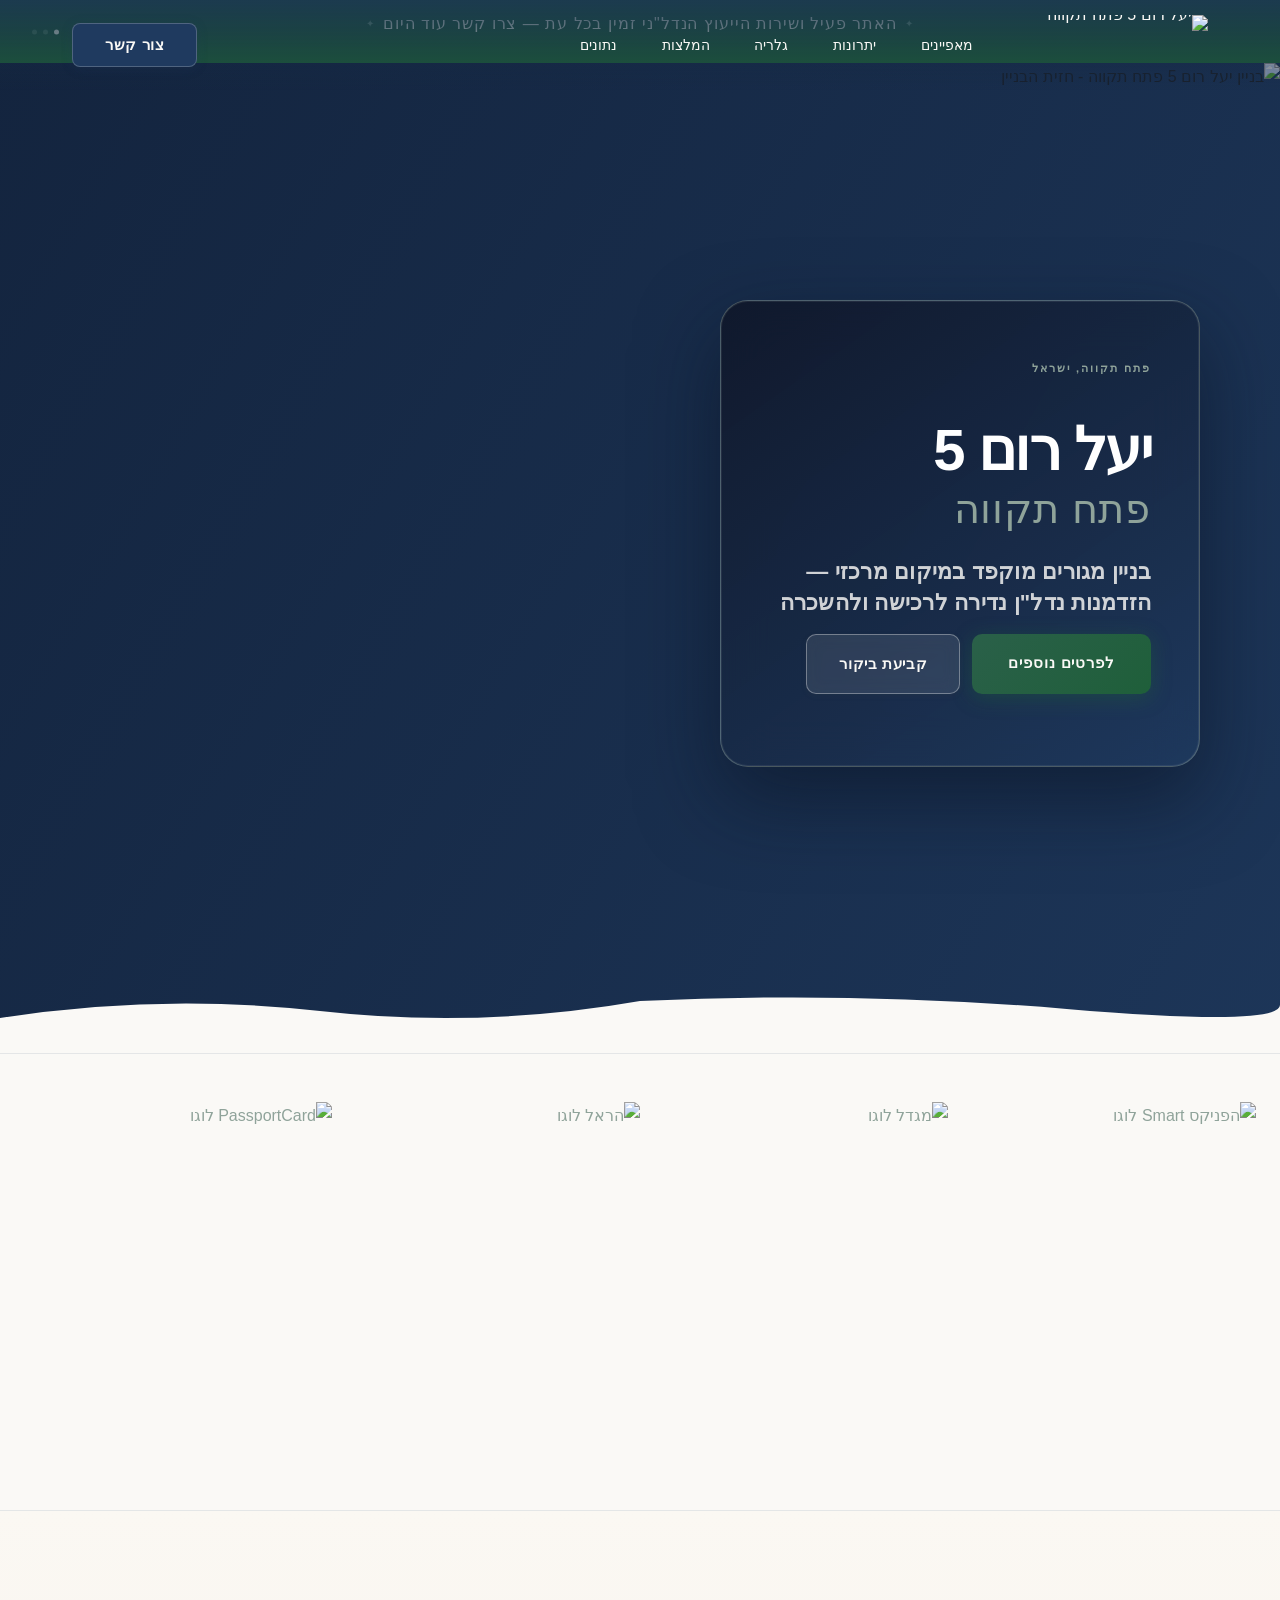
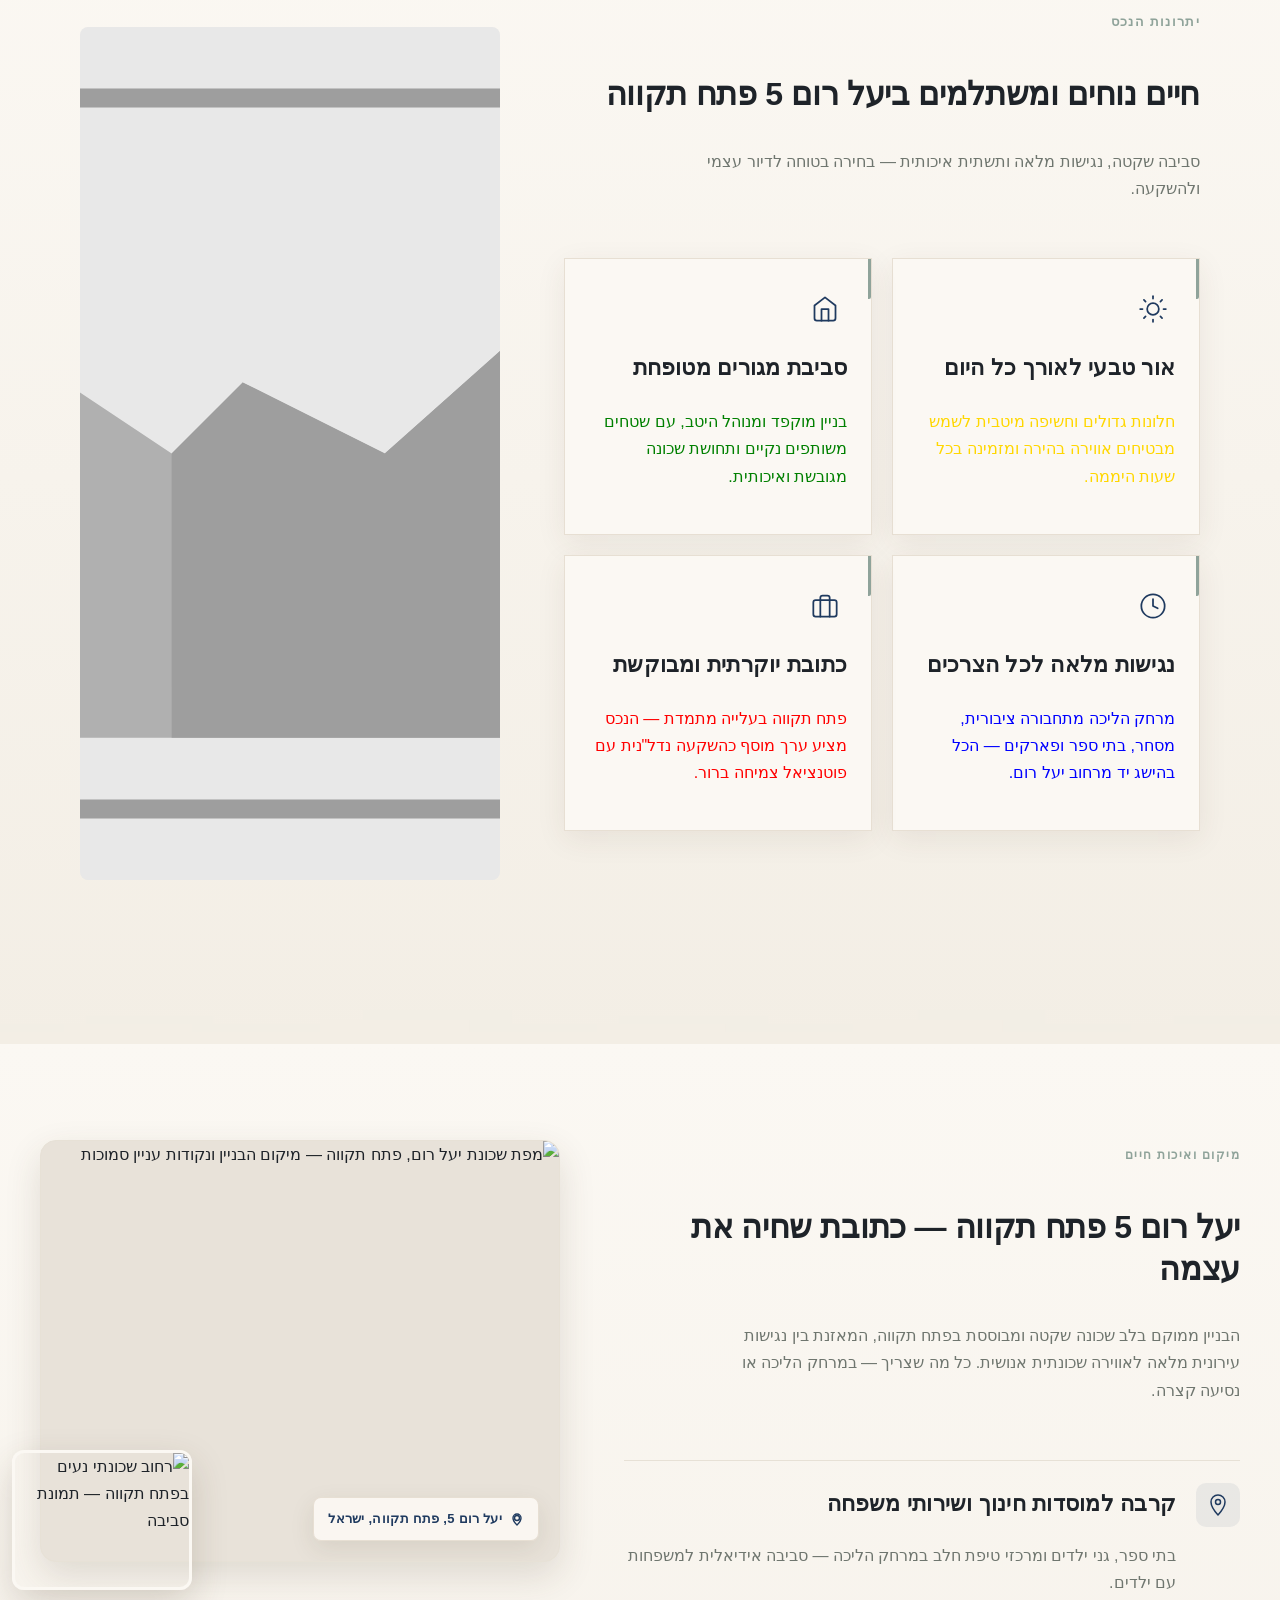
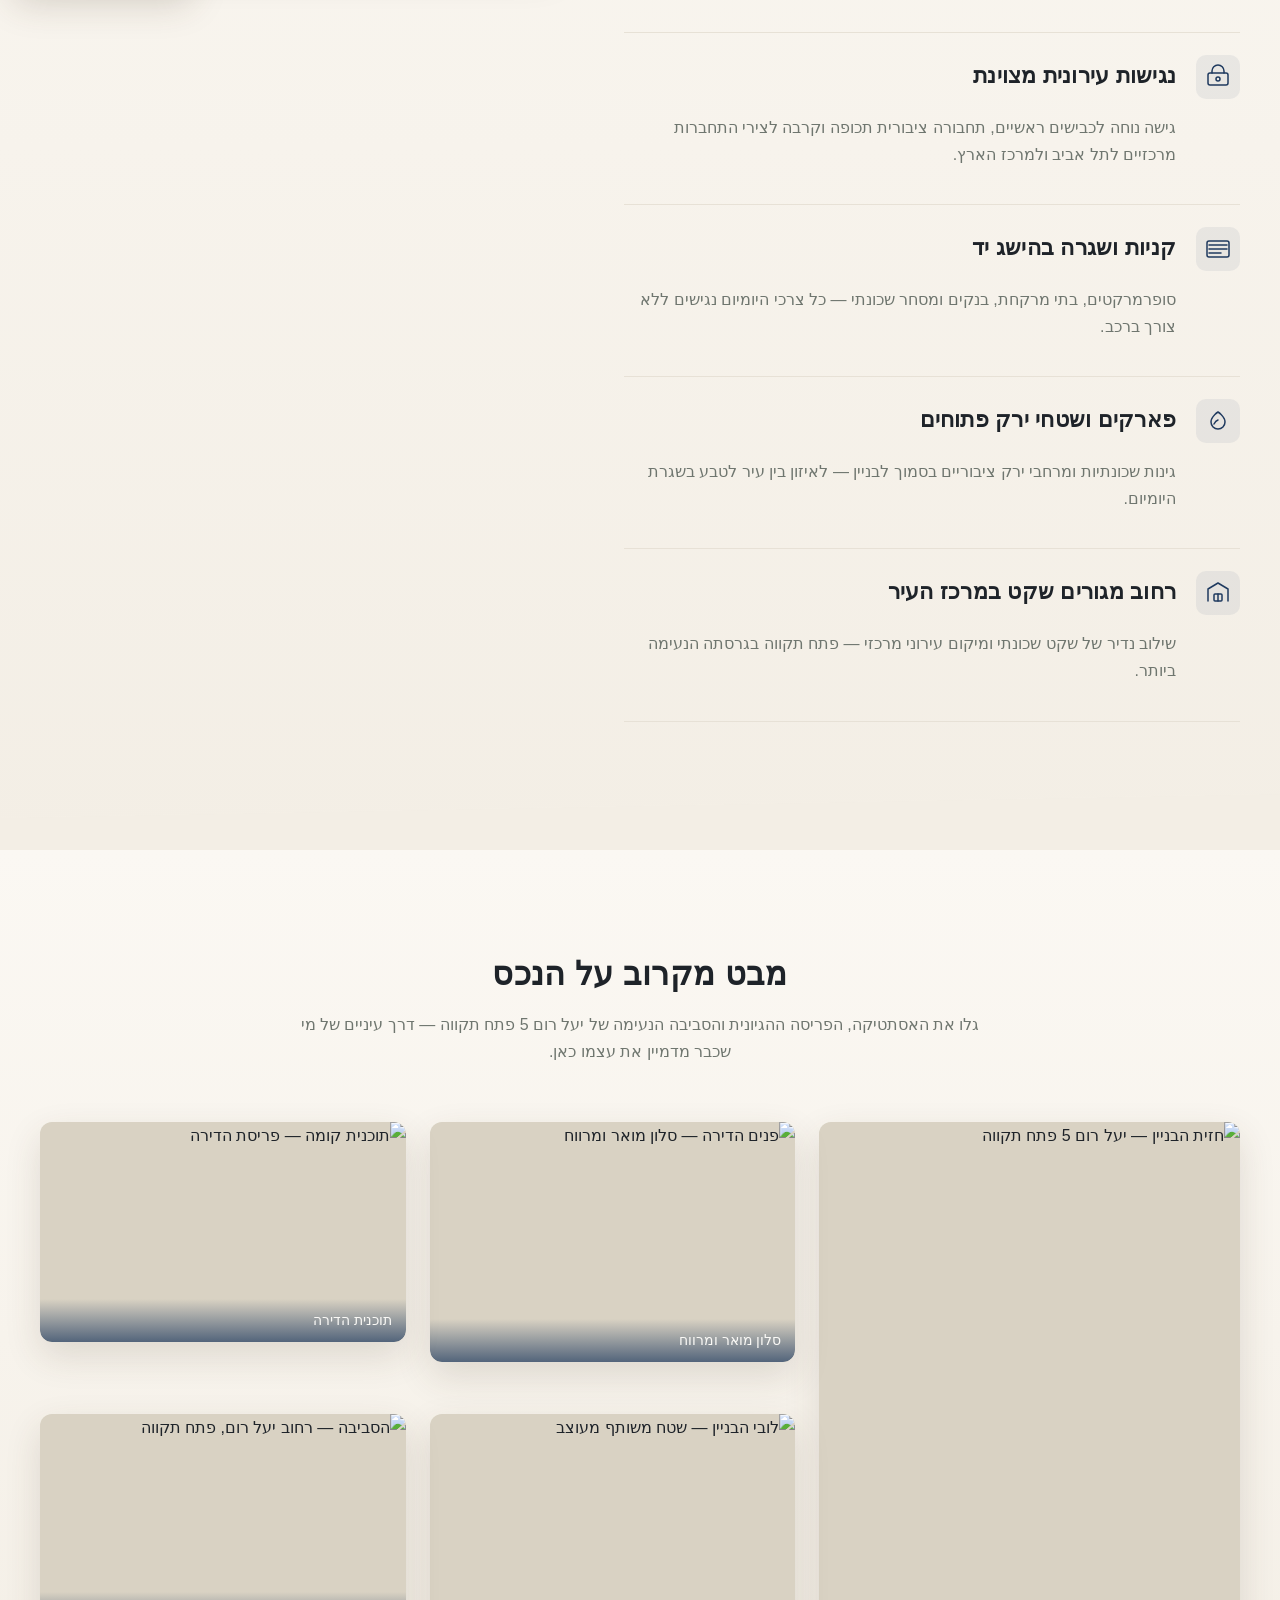
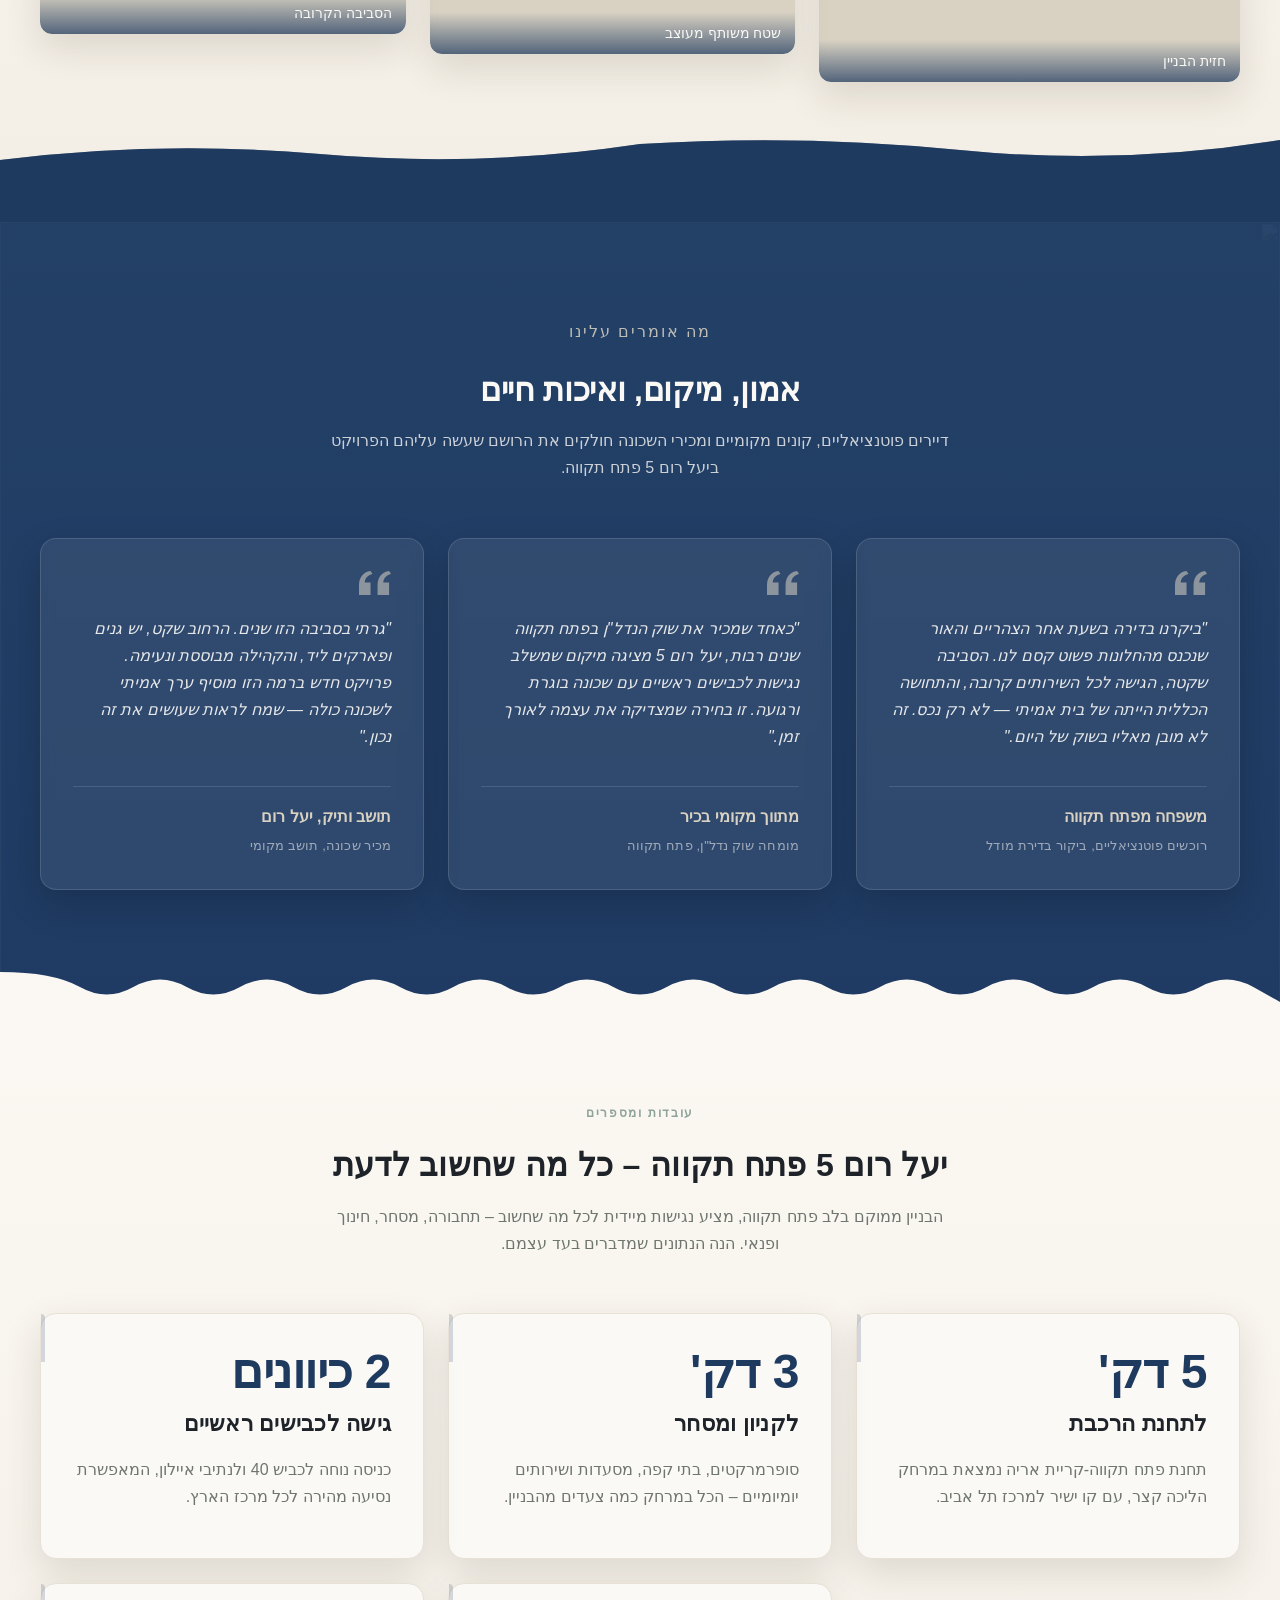
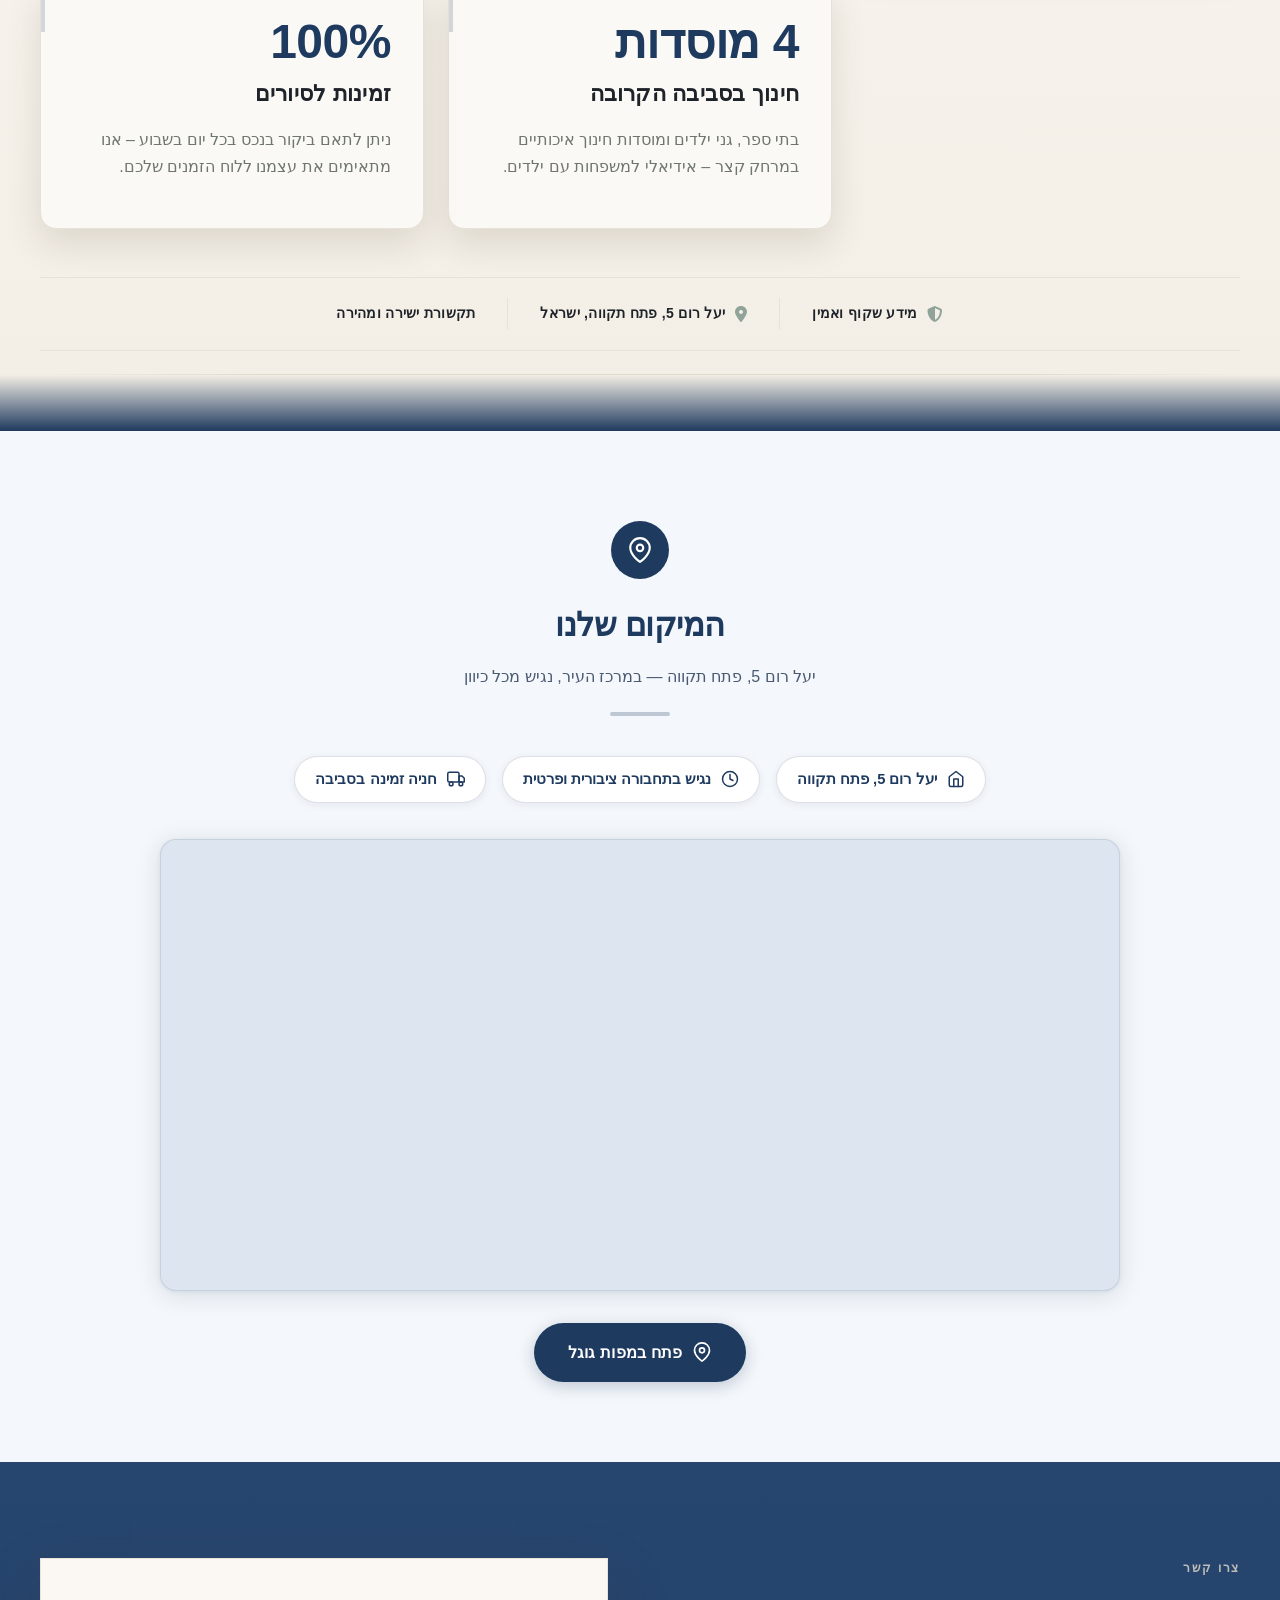
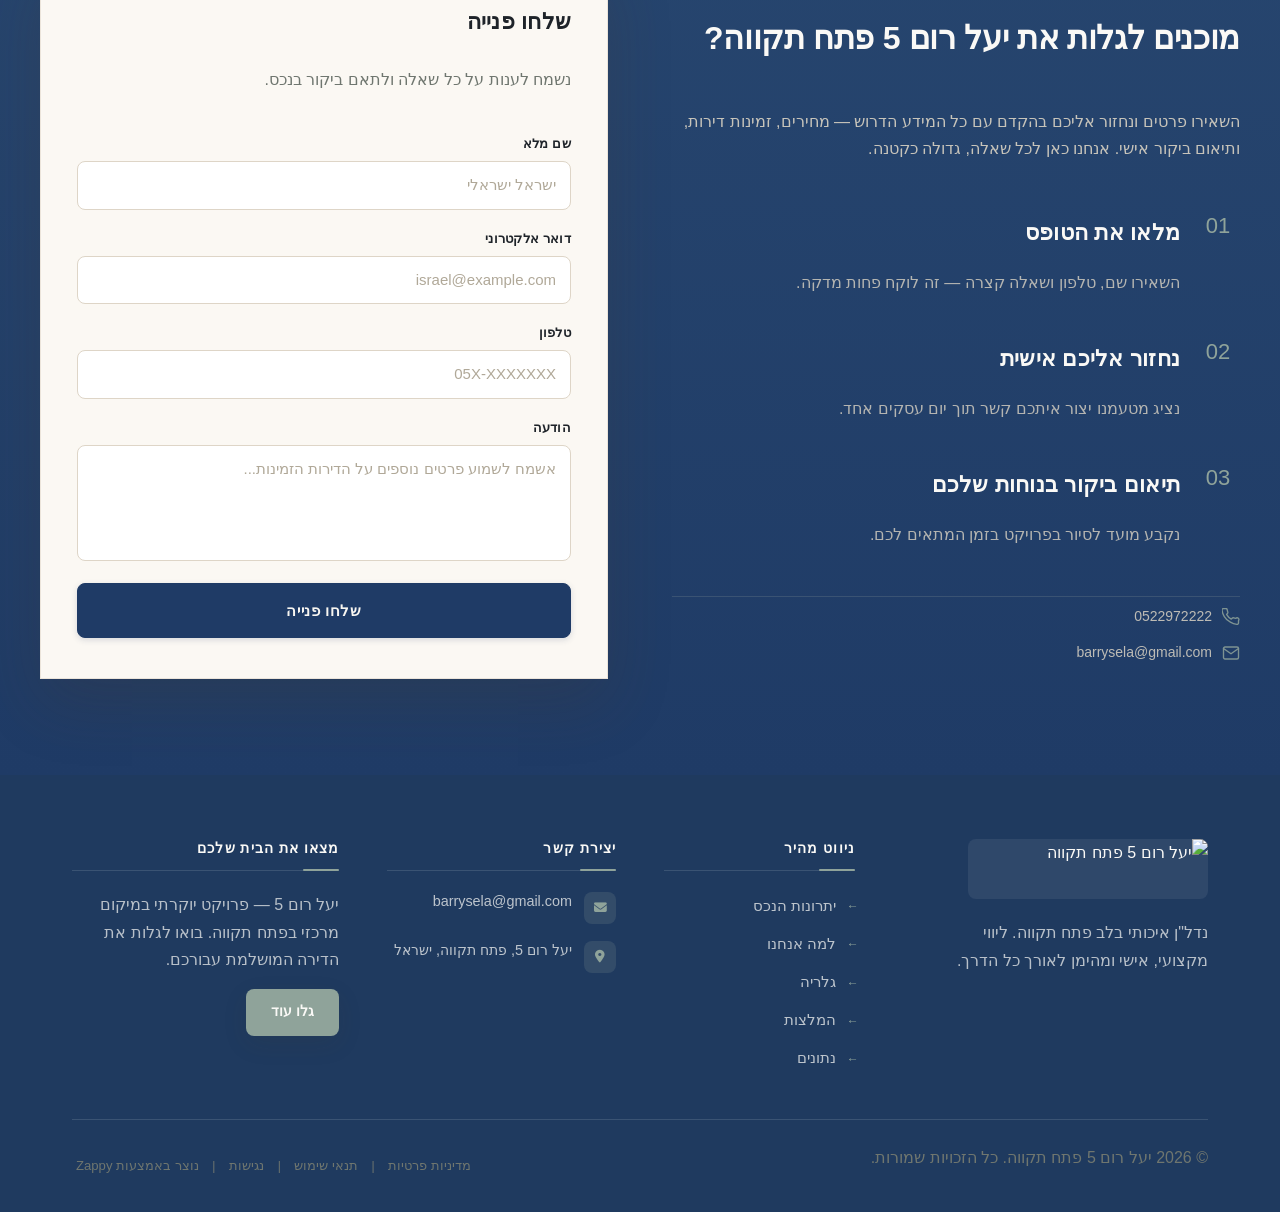
==== commit 44295c54: "Background sync: Progressive GitHub Sync" ====
--- a/index.html
+++ b/index.html
@@ -787,7 +787,153 @@
 </script>
   
   <main>
-    <section id="hero" class="index-hero-section" data-layout-spec="בית-hero" dir="rtl" data-hero-type="fullscreen-scrim">
+    <section id="announcement-bar-realestate" style="width:100%;box-sizing:border-box;font-family:'Segoe UI',Arial,sans-serif;direction:rtl;">
+  <style>
+    #announcement-bar-realestate * {
+      box-sizing: border-box;
+      margin: 0;
+      padding: 0;
+    }
+
+    #announcement-bar-realestate .ann-bar {
+      background: #1F5F3A;
+      width: 100%;
+      overflow: hidden;
+      position: relative;
+    }
+
+    #announcement-bar-realestate .ann-bar__container {
+      max-width: 100%;
+      margin: 0 auto;
+      padding: 0 16px;
+    }
+
+    #announcement-bar-realestate .ann-bar__wrapper {
+      display: flex;
+      align-items: center;
+      justify-content: center;
+      min-height: 44px;
+      position: relative;
+    }
+
+    #announcement-bar-realestate .ann-bar__slider-wrap {
+      width: 100%;
+      overflow: hidden;
+      position: relative;
+    }
+
+    #announcement-bar-realestate .ann-bar__track {
+      display: flex;
+      width: 100%;
+      animation: annSlide 12s infinite;
+    }
+
+    #announcement-bar-realestate .ann-bar__slide {
+      min-width: 100%;
+      display: flex;
+      align-items: center;
+      justify-content: center;
+      padding: 10px 16px;
+    }
+
+    #announcement-bar-realestate .ann-bar__text {
+      color: #D9E8D2;
+      font-size: 13px;
+      font-weight: 400;
+      letter-spacing: 0.06em;
+      text-align: center;
+      display: flex;
+      align-items: center;
+      gap: 8px;
+      line-height: 1.5;
+    }
+
+    #announcement-bar-realestate .ann-bar__text::before {
+      content: "✦";
+      color: #6A9E7A;
+      font-size: 10px;
+      flex-shrink: 0;
+    }
+
+    #announcement-bar-realestate .ann-bar__text::after {
+      content: "✦";
+      color: #6A9E7A;
+      font-size: 10px;
+      flex-shrink: 0;
+    }
+
+    @keyframes annSlide {
+      0%   { transform: translateX(0%); }
+      28%  { transform: translateX(0%); }
+      33%  { transform: translateX(-100%); }
+      61%  { transform: translateX(-100%); }
+      66%  { transform: translateX(-200%); }
+      94%  { transform: translateX(-200%); }
+      100% { transform: translateX(-300%); }
+    }
+
+    #announcement-bar-realestate .ann-bar__dots {
+      display: flex;
+      gap: 6px;
+      position: absolute;
+      left: 16px;
+      top: 50%;
+      transform: translateY(-50%);
+    }
+
+    #announcement-bar-realestate .ann-bar__dot {
+      width: 5px;
+      height: 5px;
+      border-radius: 50%;
+      background: #6A9E7A;
+      opacity: 0.5;
+    }
+
+    #announcement-bar-realestate .ann-bar__dot:first-child {
+      opacity: 1;
+      background: #D9E8D2;
+    }
+
+    @media (max-width: 600px) {
+      #announcement-bar-realestate .ann-bar__text {
+        font-size: 11.5px;
+        letter-spacing: 0.04em;
+      }
+
+      #announcement-bar-realestate .ann-bar__dots {
+        display: none;
+      }
+    }
+  </style>
+
+  <div class="ann-bar">
+    <div class="ann-bar__container">
+      <div class="ann-bar__wrapper">
+        <div class="ann-bar__slider-wrap">
+          <div class="ann-bar__track">
+            <div class="ann-bar__slide">
+              <p class="ann-bar__text">האתר פעיל ושירות הייעוץ הנדל"ני זמין בכל עת — צרו קשר עוד היום</p>
+            </div>
+            <div class="ann-bar__slide">
+              <p class="ann-bar__text">נכסים חדשים בפתח תקווה — יעל רום 5, הזדמנות שלא כדאי לפספס</p>
+            </div>
+            <div class="ann-bar__slide">
+              <p class="ann-bar__text">מקצועיות, אמינות ונסיון בנדל"ן — כל מה שצריך תחת קורת גג אחת</p>
+            </div>
+            <div class="ann-bar__slide">
+              <p class="ann-bar__text">האתר פעיל ושירות הייעוץ הנדל"ני זמין בכל עת — צרו קשר עוד היום</p>
+            </div>
+          </div>
+        </div>
+        <div class="ann-bar__dots">
+          <div class="ann-bar__dot"></div>
+          <div class="ann-bar__dot"></div>
+          <div class="ann-bar__dot"></div>
+        </div>
+      </div>
+    </div>
+  </div>
+</section><section id="hero" class="index-hero-section" data-layout-spec="בית-hero" dir="rtl" data-hero-type="fullscreen-scrim">
   <!-- Background Image Layer -->
   <div class="index-hero-bg">
     <img data-hero-bg="true" data-placeholder="index-hero-image-1" data-context="Daytime architectural exterior photograph of a modern residential apartment building in Petah Tikva, Israel. Bright sunny day with clear blue sky, lush street trees, clean sidewalk with parked cars, warm sunlight casting soft shadows on the building facade. The building has contemporary Israeli residential architecture with balconies, stone cladding, and large windows. Street-level context showing a pleasant urban neighborhood. Wide-angle shot emphasizing the full building height and its surroundings." width="1200" height="800" src="/assets/site-index-hero-image-1-1774798389959-saiewd.webp?v=1774798389959" alt="בניין יעל רום 5 פתח תקווה - חזית הבניין" data-hero-background="true" data-element-type="image" data-element-id="img-1775881426944-ytbacktm5">
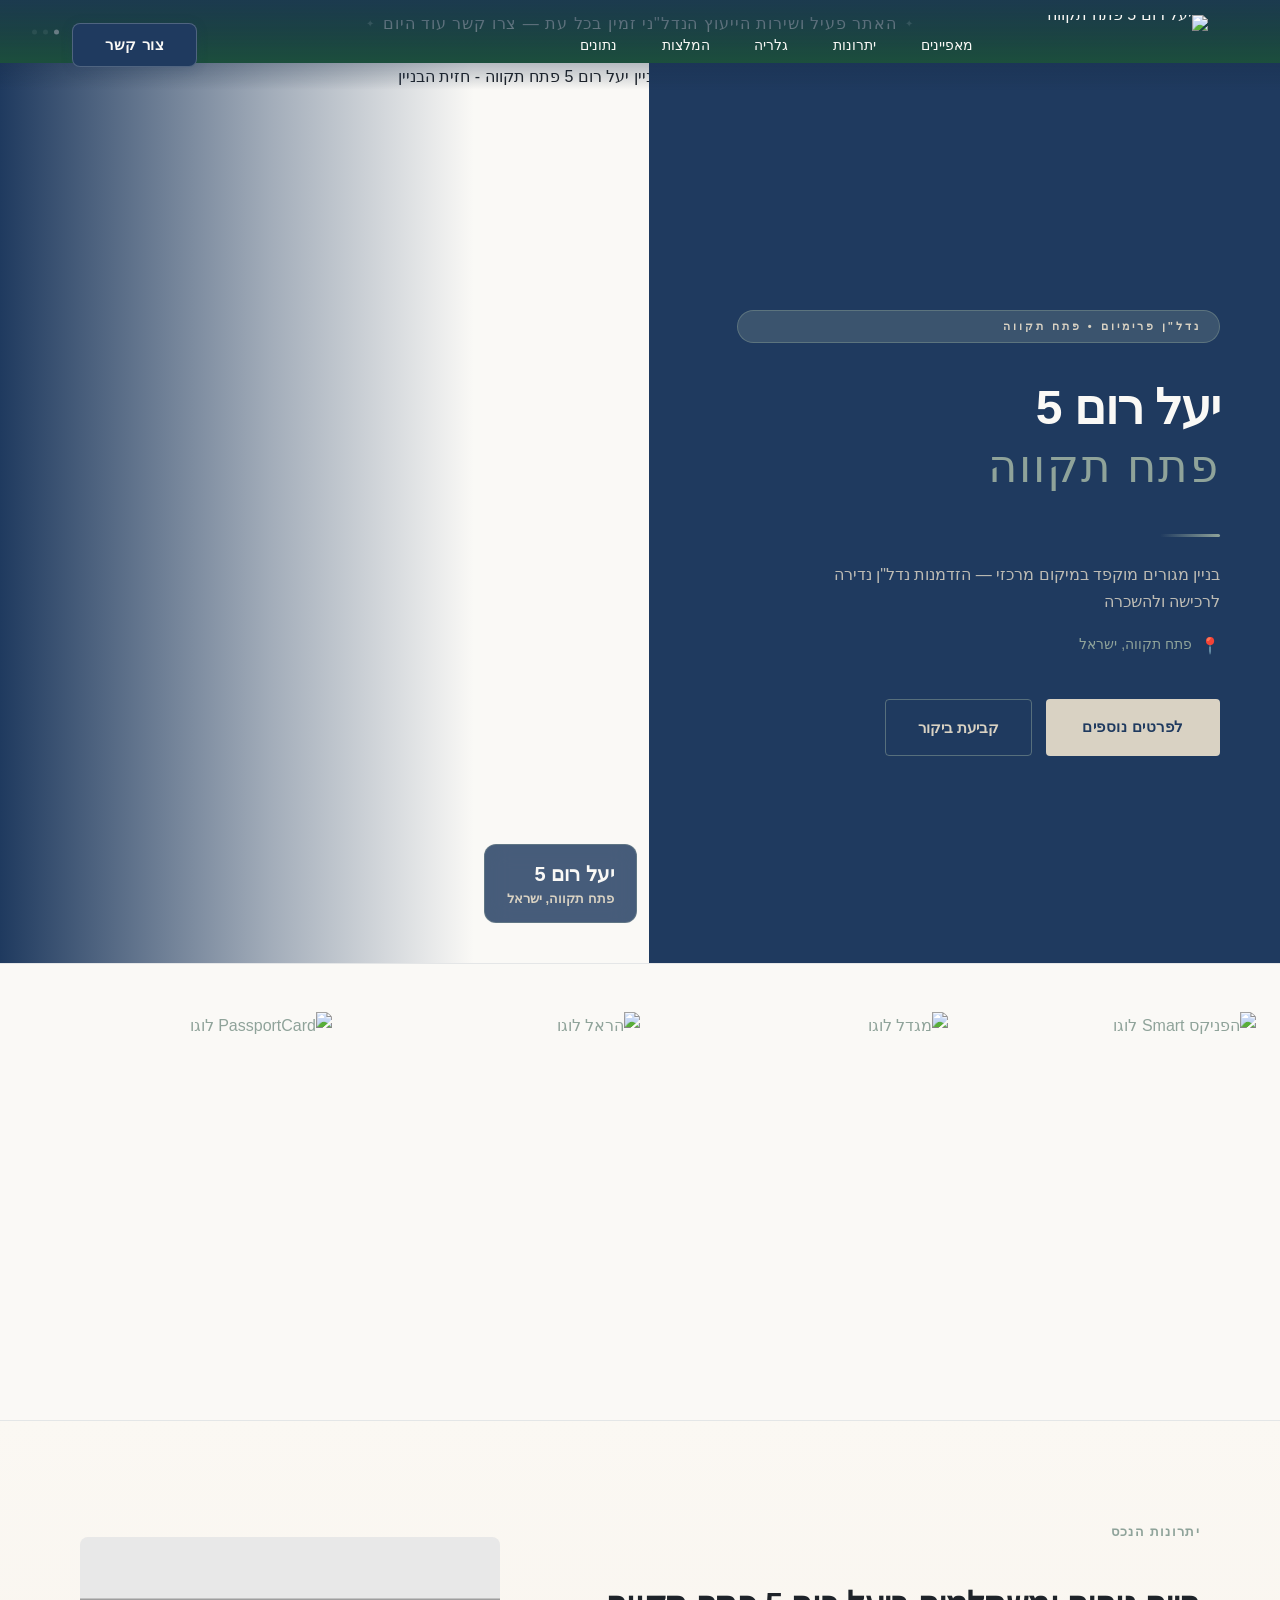
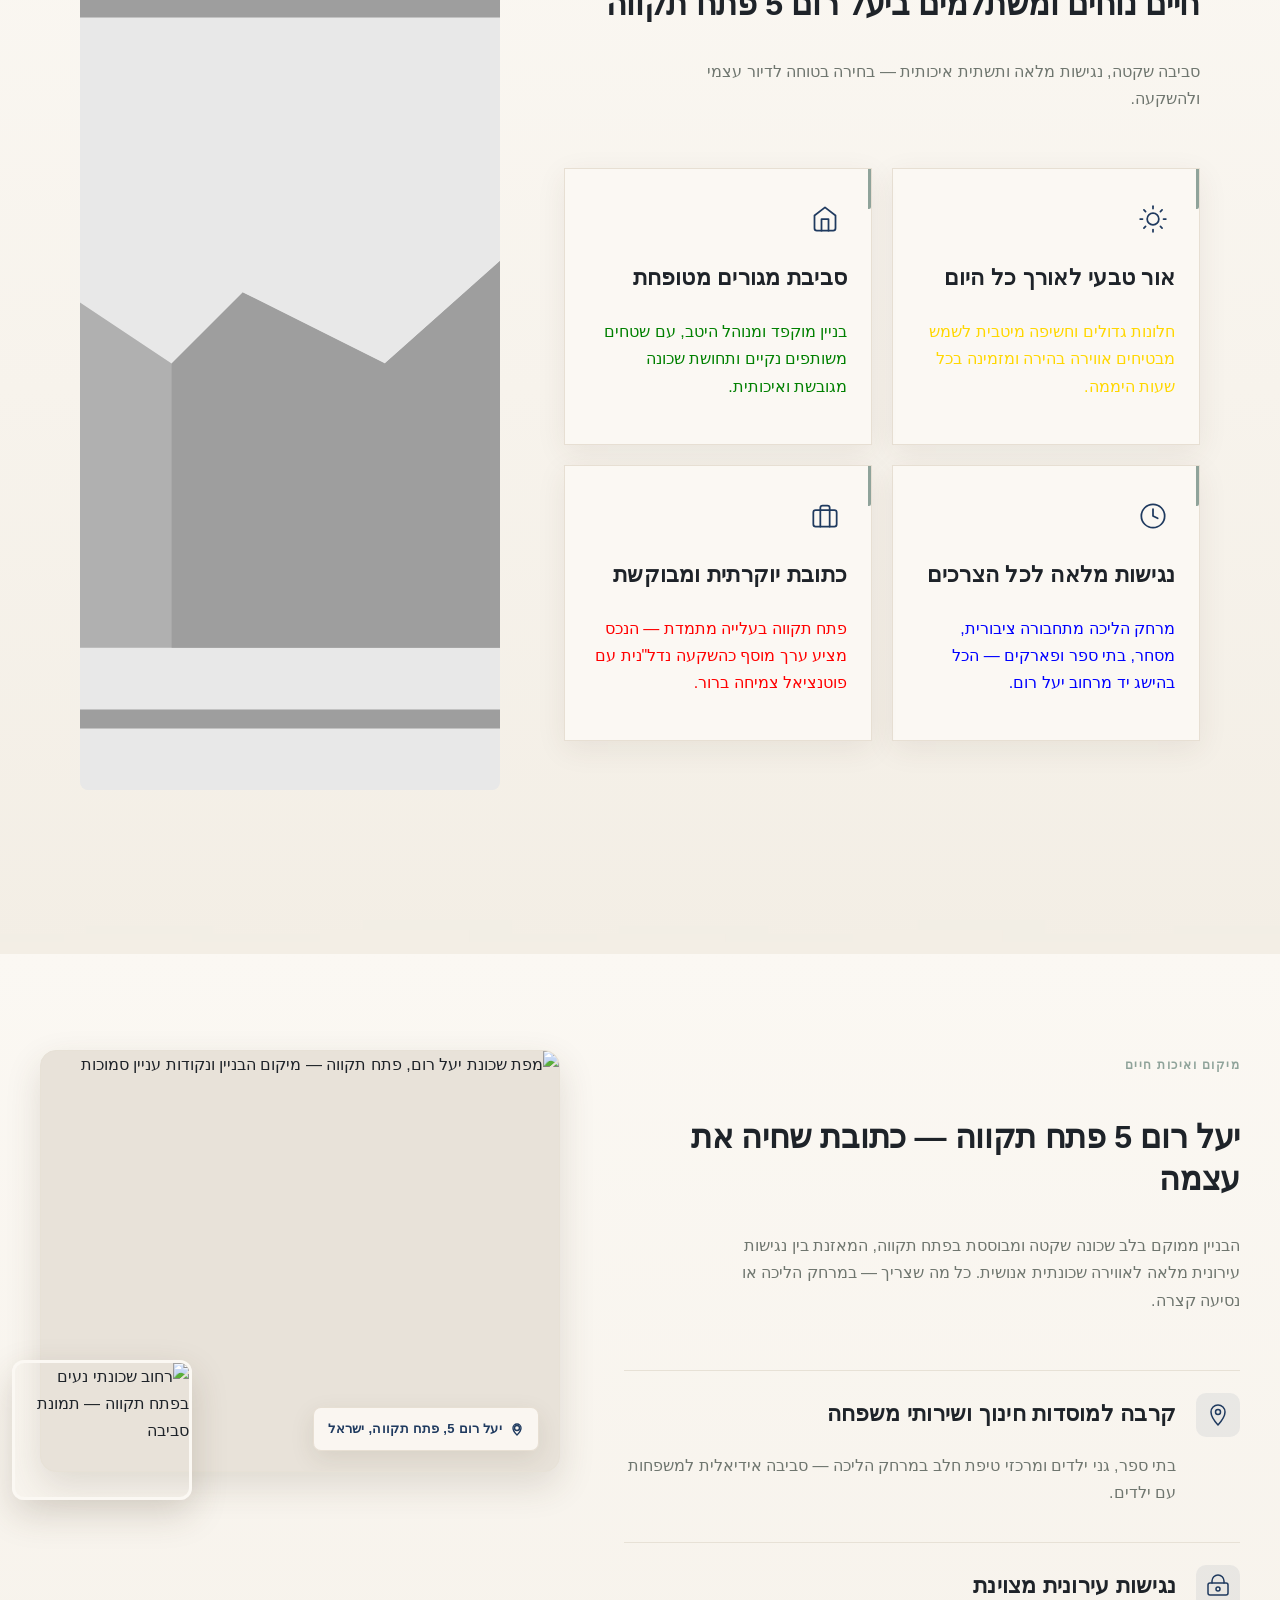
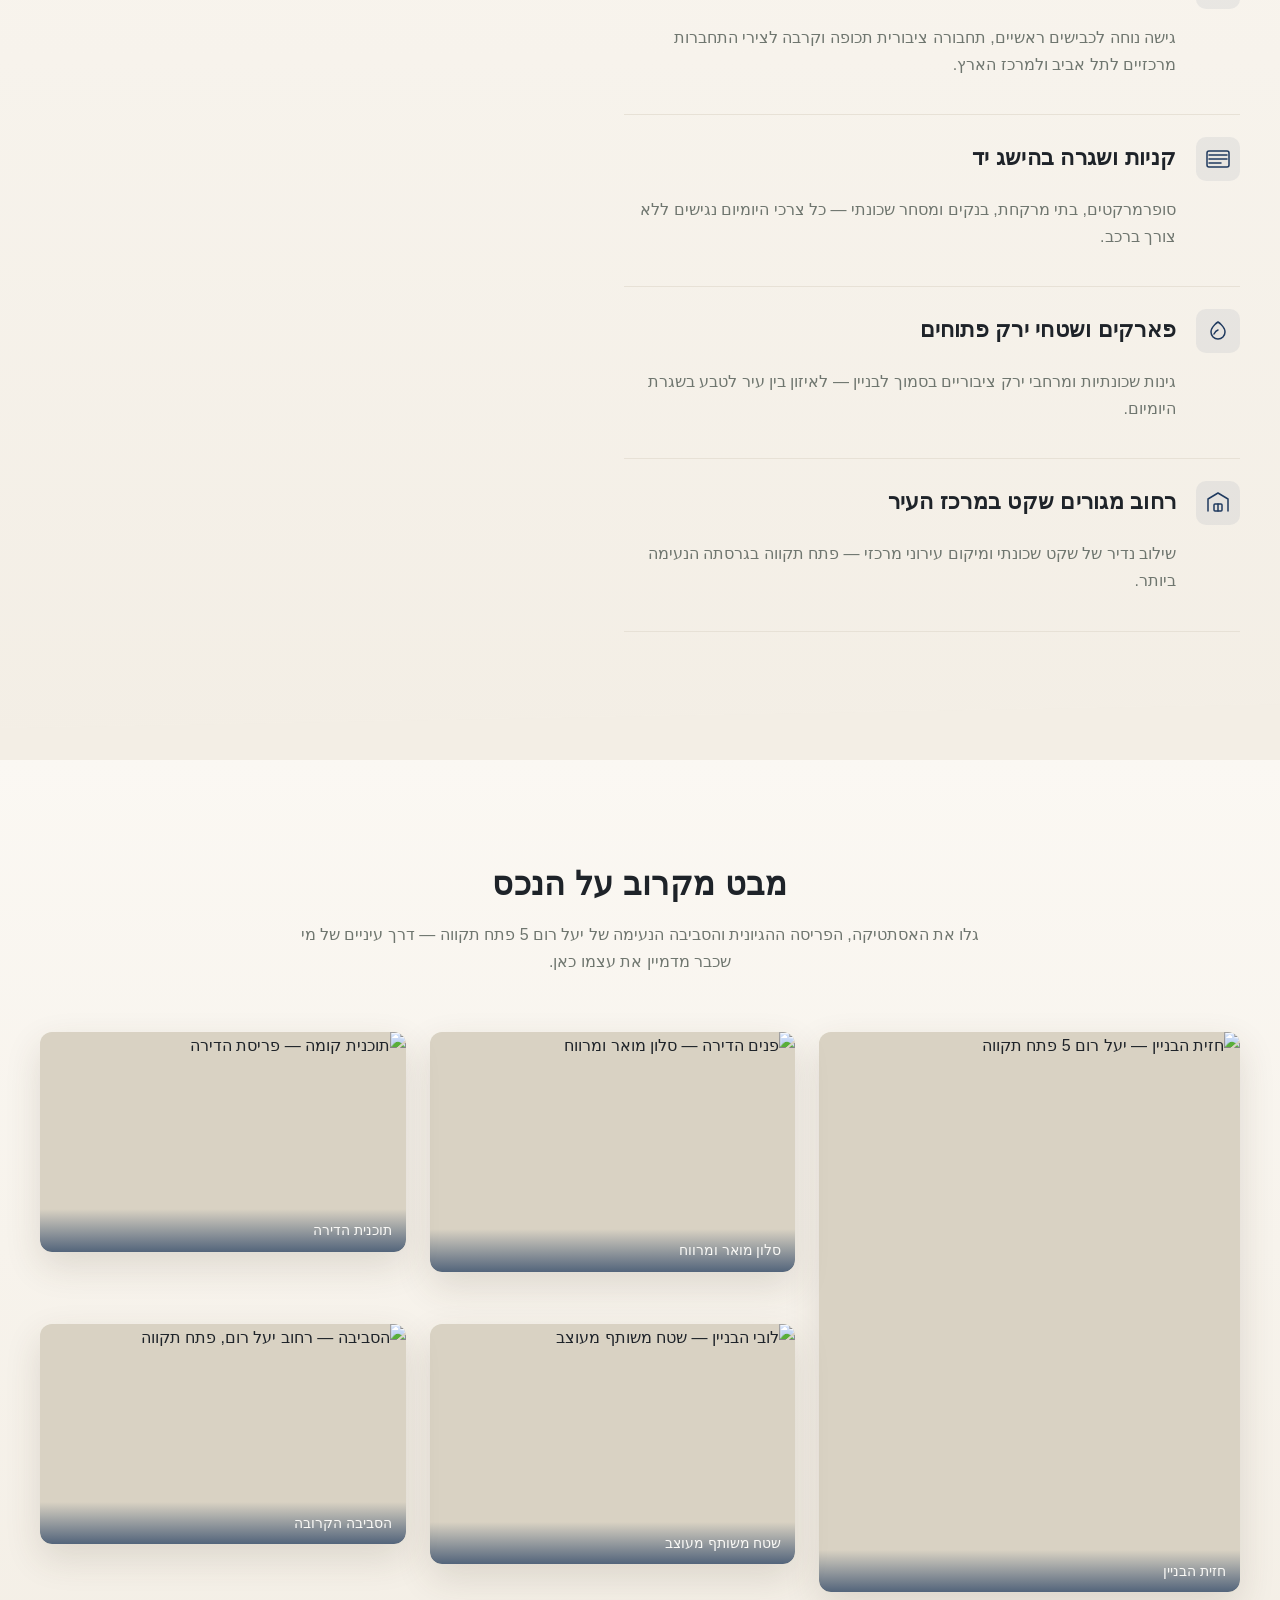
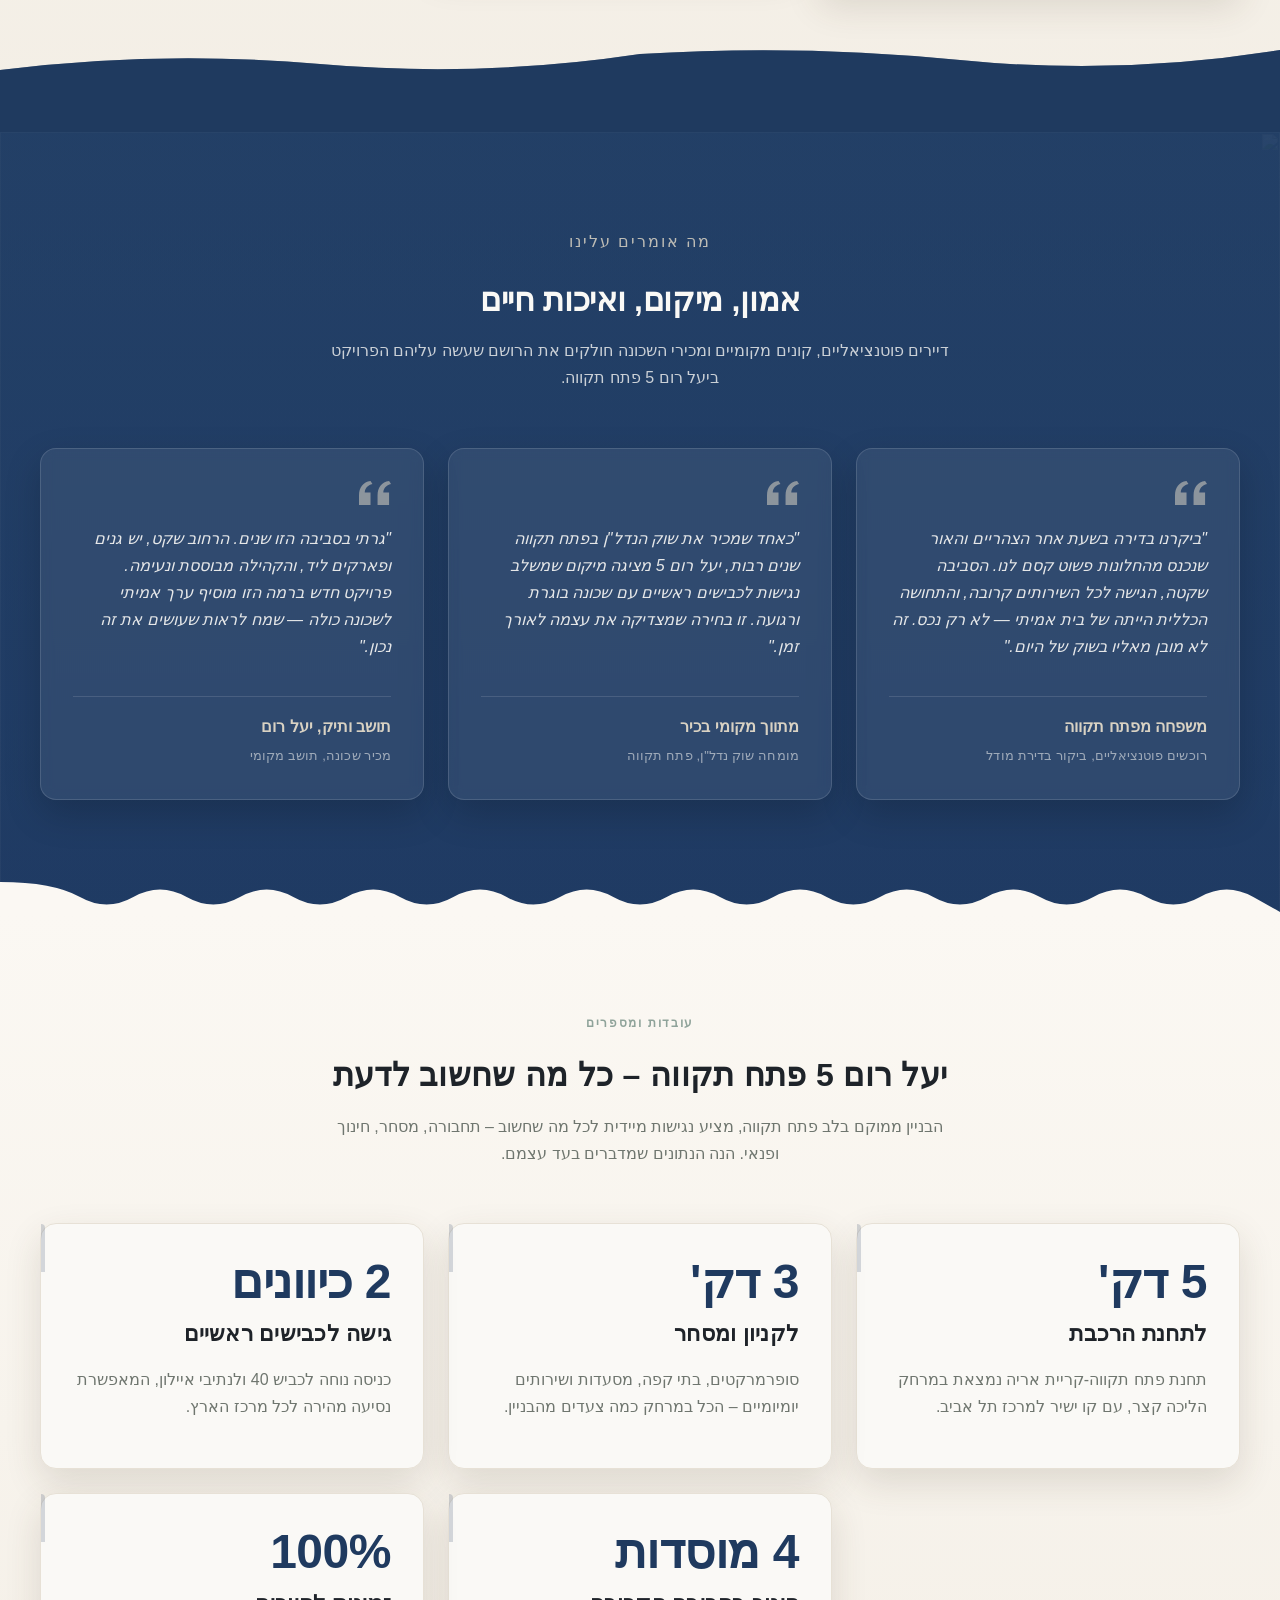
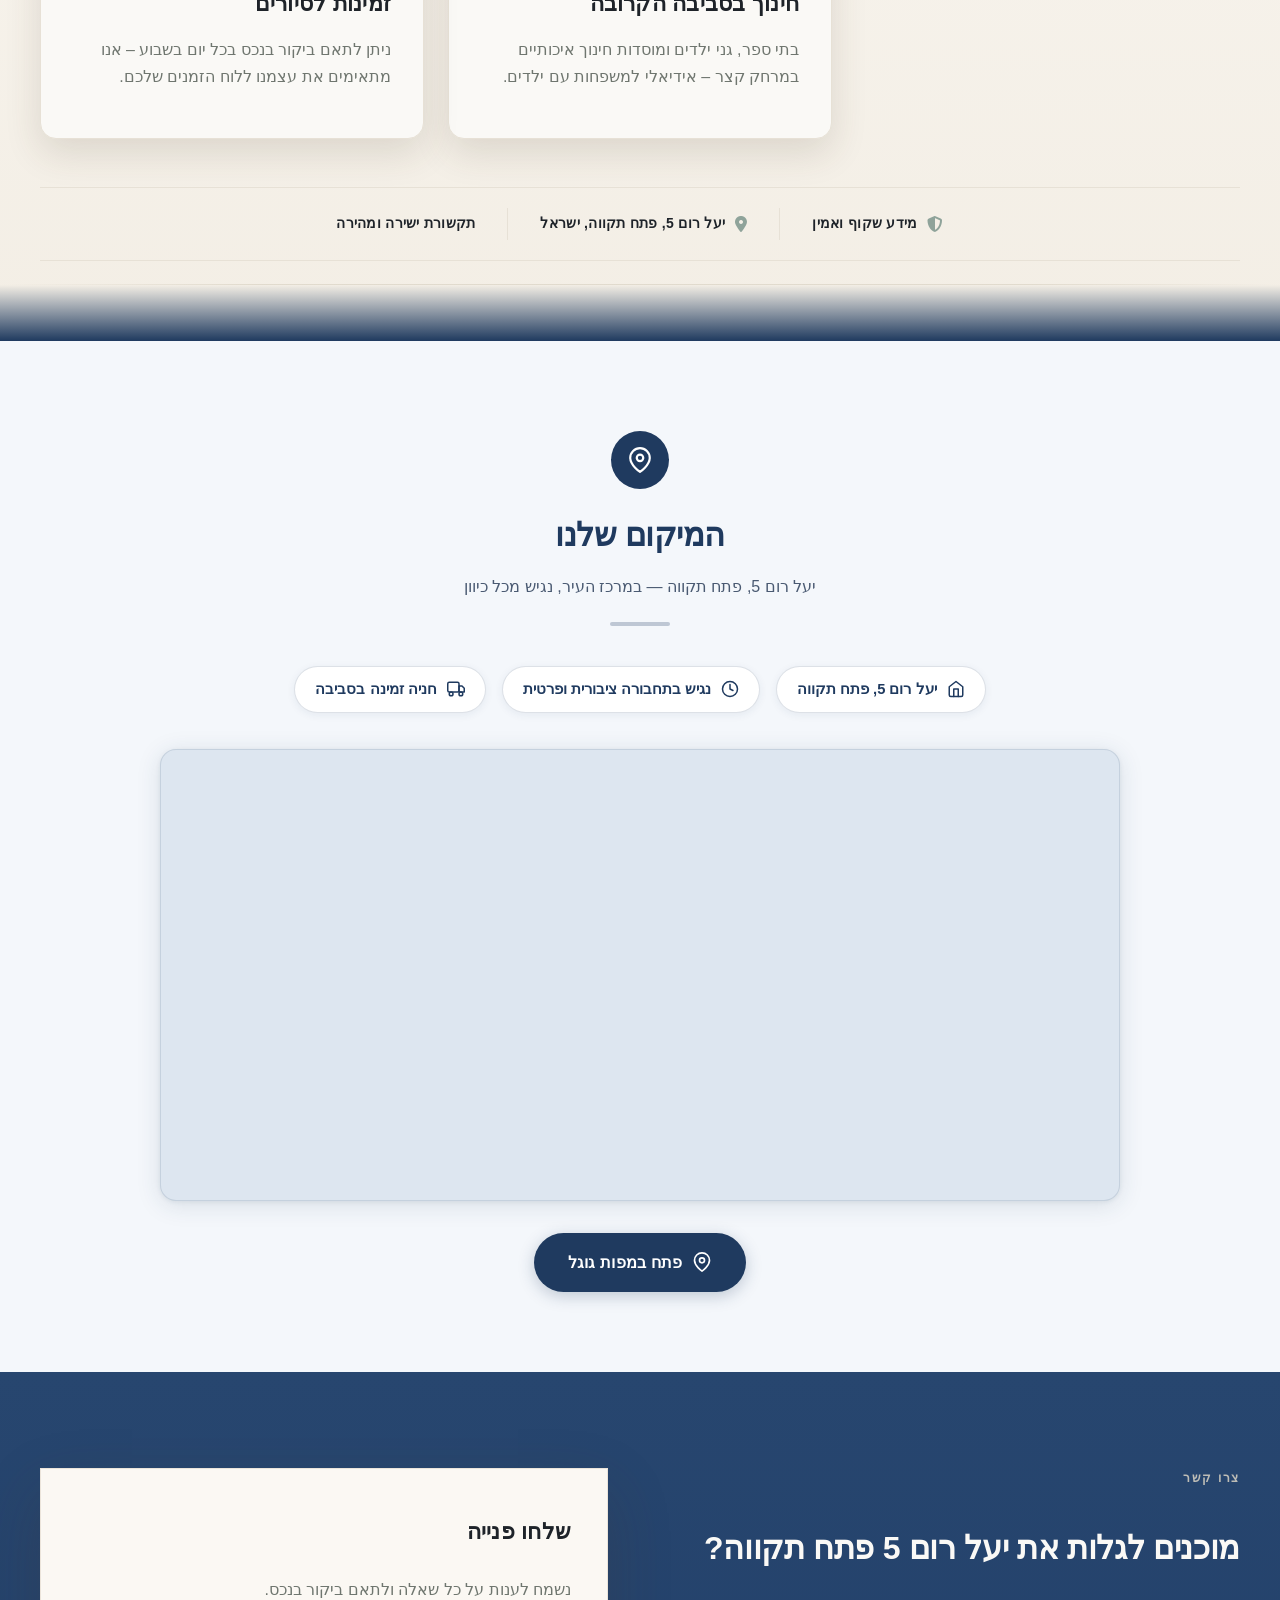
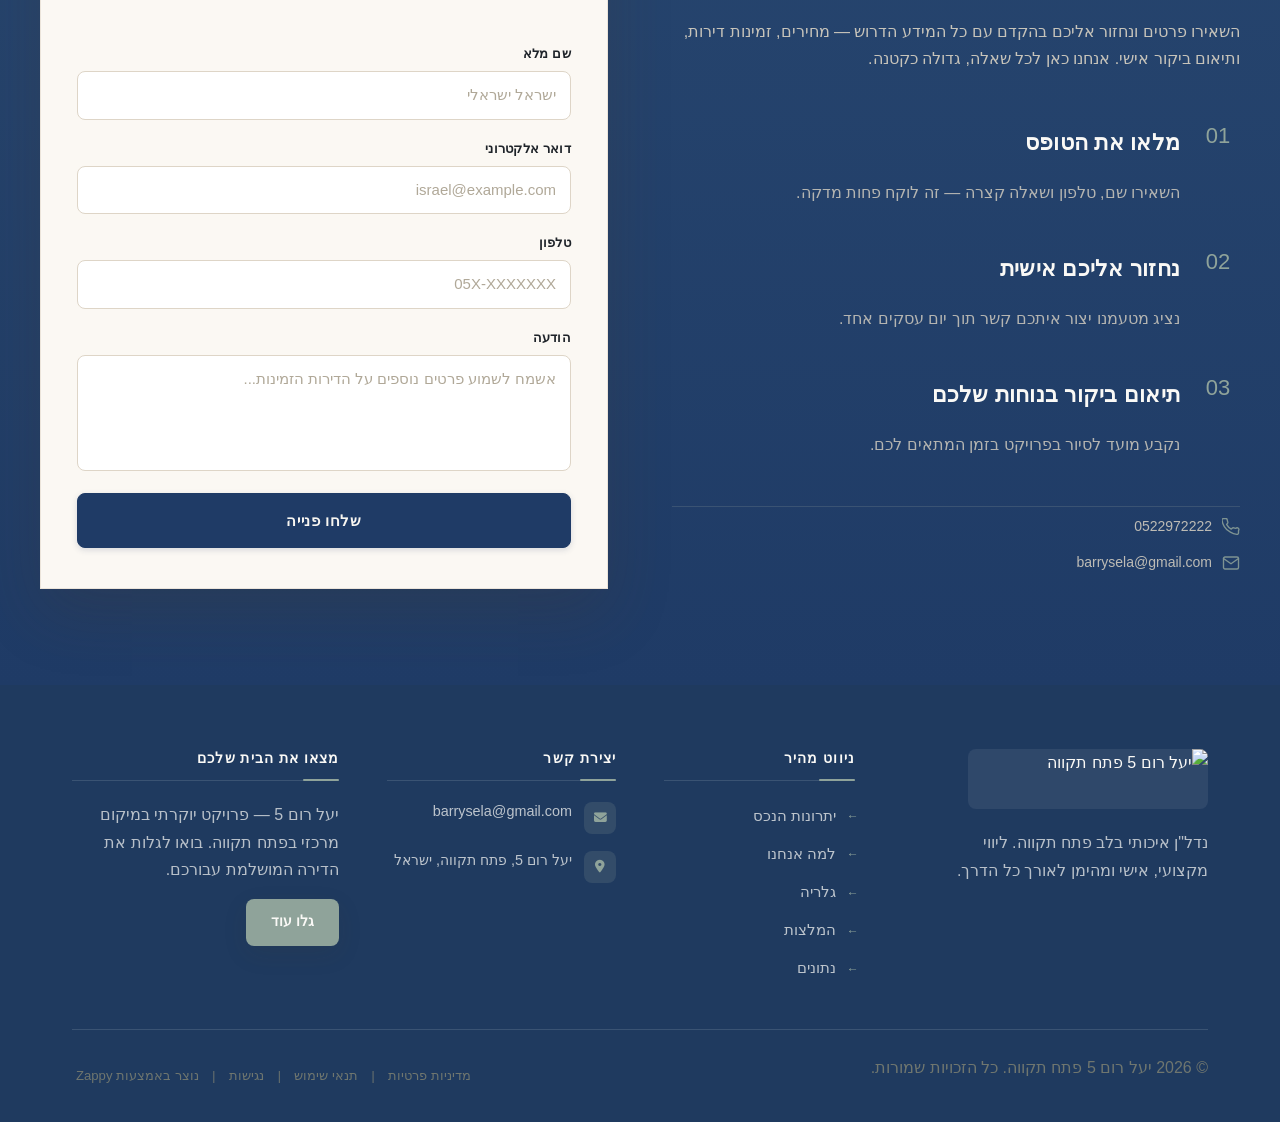
==== commit deed7290: "Background sync: Progressive GitHub Sync" ====
--- a/index.html
+++ b/index.html
@@ -933,44 +933,60 @@
       </div>
     </div>
   </div>
-</section><section id="hero" class="index-hero-section" data-layout-spec="בית-hero" dir="rtl" data-hero-type="fullscreen-scrim">
-  <!-- Background Image Layer -->
-  <div class="index-hero-bg">
-    <img data-hero-bg="true" data-placeholder="index-hero-image-1" data-context="Daytime architectural exterior photograph of a modern residential apartment building in Petah Tikva, Israel. Bright sunny day with clear blue sky, lush street trees, clean sidewalk with parked cars, warm sunlight casting soft shadows on the building facade. The building has contemporary Israeli residential architecture with balconies, stone cladding, and large windows. Street-level context showing a pleasant urban neighborhood. Wide-angle shot emphasizing the full building height and its surroundings." width="1200" height="800" src="/assets/site-index-hero-image-1-1774798389959-saiewd.webp?v=1774798389959" alt="בניין יעל רום 5 פתח תקווה - חזית הבניין" data-hero-background="true" data-element-type="image" data-element-id="img-1775881426944-ytbacktm5">
-  </div>
-
-  <!-- Scrim Overlay -->
-  <div class="index-hero-scrim" aria-hidden="true"></div>
-
-  <!-- Content Card -->
-  <div class="index-hero-container">
-    <div class="index-hero-card" style="background: linear-gradient(145deg, rgba(15, 22, 40, 0.88) 0%, rgba(31, 58, 95, 0.82) 100%); backdrop-filter: blur(24px); border: 1px solid rgba(143, 163, 154, 0.45); border-radius: 28px; padding: 52px 48px 44px; box-shadow: 0 32px 80px rgba(10, 18, 35, 0.55), inset 0 0 0 1px rgba(255,255,255,0.07)">
-      <!-- Location Label -->
-      <p><span class="index-hero-label" >פתח תקווה, ישראל</span>
-
-      
-      </p><!-- Main Headline --><h1 class="index-hero-title" >יעל רום 5<br><span class="index-hero-title-sub">פתח תקווה</span></h1>
-
-      <!-- Subtitle -->
-      <h3 class="index-hero-subtitle">בניין מגורים מוקפד במיקום מרכזי — הזדמנות נדל"ן נדירה לרכישה ולהשכרה</h3>
-
-      <!-- CTA Buttons -->
-      <div class="index-hero-ctas">
-        <a href="#contact" class="index-hero-btn-primary" data-element-type="button" data-element-id="btn-1775881426942-w390s2amy" data-native-element="true">לפרטים נוספים</a>
-        <a href="#contact" class="index-hero-btn-secondary" data-element-type="button" data-element-id="btn-1775881426942-wfxw0fo48" data-native-element="true">קביעת ביקור</a>
-      </div>
-
-      <!-- Trust Line -->
-      
-    </div>
-  </div>
-
-  <!-- Bottom Divider -->
-  <div class="index-hero-divider-wrapper">
-    <svg data-no-icon-edit="true" aria-hidden="true" viewBox="0 0 1200 90" preserveAspectRatio="none" xmlns="http://www.w3.org/2000/svg">
-      <path d="M0,90 L0,55 Q150,30 300,48 T600,38 Q800,28 1000,46 T1200,42 L1200,90 Z" fill="#FAF9F6"></path>
-    </svg>
-  </div>
+</section><section id="hero" class="v1-hero" data-layout-spec="בית-hero" dir="rtl">
+  <style>
+    .v1-hero { display: flex; flex-direction: row; min-height: 100vh; background: #FAF9F6; font-family: 'Rubik', sans-serif; overflow: hidden; }
+    .v1-content-side { flex: 1; display: flex; flex-direction: column; justify-content: center; padding: 80px 56px; background: #1F3A5F; position: relative; z-index: 2; }
+    .v1-content-side::after { content: ''; position: absolute; left: -30px; top: 0; width: 60px; height: 100%; background: #1F3A5F; z-index: 1; }
+    .v1-badge { display: inline-block; background: rgba(143,163,154,0.25); color: #D9D2C3; font-size: 11px; font-weight: 700; letter-spacing: 3px; padding: 6px 18px; border-radius: 30px; margin-bottom: 28px; text-transform: uppercase; border: 1px solid rgba(143,163,154,0.4); }
+    .v1-main-title { font-size: clamp(40px, 5vw, 70px); font-weight: 900; color: #FAF9F6; line-height: 1.05; margin: 0 0 10px 0; letter-spacing: -1px; }
+    .v1-city { display: block; color: #8FA39A; font-size: clamp(26px, 3.5vw, 46px); font-weight: 300; letter-spacing: 2px; margin-top: 4px; }
+    .v1-divider-line { width: 60px; height: 3px; background: linear-gradient(to left, #8FA39A, transparent); margin: 24px 0; border-radius: 2px; }
+    .v1-subtitle { font-size: clamp(15px, 1.6vw, 18px); color: rgba(217,210,195,0.85); line-height: 1.8; margin: 0 0 32px 0; max-width: 420px; }
+    .v1-location { color: #8FA39A; font-size: 14px; margin-bottom: 40px; display: flex; align-items: center; gap: 8px; font-weight: 500; }
+    .v1-location-icon { font-size: 16px; }
+    .v1-cta-group { display: flex; gap: 14px; flex-wrap: wrap; }
+    .v1-btn-primary { background: #D9D2C3; color: #1F3A5F; padding: 15px 36px; border-radius: 4px; text-decoration: none; font-weight: 800; font-size: 15px; transition: all 0.3s; letter-spacing: 0.5px; }
+    .v1-btn-primary:hover { background: #FAF9F6; transform: translateY(-3px); box-shadow: 0 12px 32px rgba(0,0,0,0.25); }
+    .v1-btn-secondary { background: transparent; color: #D9D2C3; padding: 15px 32px; border-radius: 4px; text-decoration: none; font-weight: 600; font-size: 15px; border: 1.5px solid rgba(143,163,154,0.5); transition: all 0.3s; }
+    .v1-btn-secondary:hover { background: rgba(143,163,154,0.15); border-color: #8FA39A; color: #FAF9F6; }
+    .v1-image-side { flex: 1.3; position: relative; overflow: hidden; }
+    .v1-hero-img { width: 100%; height: 100%; object-fit: cover; display: block; transition: transform 8s ease; }
+    .v1-hero:hover .v1-hero-img { transform: scale(1.04); }
+    .v1-image-overlay { position: absolute; inset: 0; background: linear-gradient(to right, #1F3A5F 0%, rgba(31,58,95,0.3) 35%, transparent 60%); }
+    .v1-image-badge { position: absolute; bottom: 40px; right: 40px; background: rgba(31,58,95,0.82); backdrop-filter: blur(12px); border: 1px solid rgba(143,163,154,0.35); color: #D9D2C3; padding: 14px 22px; border-radius: 12px; font-size: 13px; font-weight: 600; line-height: 1.5; }
+    .v1-image-badge strong { display: block; font-size: 20px; font-weight: 900; color: #FAF9F6; }
+    @media (max-width: 900px) {
+      .v1-hero { flex-direction: column-reverse; }
+      .v1-image-side { height: 55vw; min-height: 260px; max-height: 420px; flex: none; }
+      .v1-content-side { padding: 48px 28px 56px; flex: none; }
+      .v1-content-side::after { display: none; }
+      .v1-image-overlay { background: linear-gradient(to top, #1F3A5F 0%, transparent 50%); }
+      .v1-image-badge { bottom: 20px; right: 20px; }
+    }
+  </style>
+
+  <div class="v1-content-side">
+    <div class="v1-badge">נדל"ן פרימיום • פתח תקווה</div>
+    <h1 class="v1-main-title">יעל רום 5<span class="v1-city">פתח תקווה</span></h1>
+    <div class="v1-divider-line"></div>
+    <p class="v1-subtitle">בניין מגורים מוקפד במיקום מרכזי — הזדמנות נדל"ן נדירה לרכישה ולהשכרה</p>
+    <div class="v1-location"><span class="v1-location-icon">📍</span> פתח תקווה, ישראל</div>
+    <div class="v1-cta-group">
+      <a href="#contact" class="v1-btn-primary" data-element-type="button" data-element-id="btn-1775881426942-w390s2amy">לפרטים נוספים</a>
+      <a href="#contact" class="v1-btn-secondary" data-element-type="button" data-element-id="btn-1775881426942-wfxw0fo48">קביעת ביקור</a>
+    </div>
+  </div>
+
+  <div class="v1-image-side">
+    <img src="/assets/site-index-hero-image-1-1774798389959-saiewd.webp?v=1774798389959" alt="בניין יעל רום 5 פתח תקווה - חזית הבניין" class="v1-hero-img" data-hero-bg="true" data-element-type="image" data-element-id="img-1775881426944-ytbacktm5">
+    <div class="v1-image-overlay"></div>
+    <div class="v1-image-badge">
+      <strong>יעל רום 5</strong>
+      פתח תקווה, ישראל
+    </div>
+  </div>
+
 </section>
 
 <section id="partners-section" class="partners-strip" aria-label="שותפים ומותגים" style="background-color: #FAF9F6; position: relative; overflow: hidden; --zappy-bg-color: #FAF9F6" data-zappy-bg-type="color" data-zappy-bg-color="#FAF9F6" data-zappy-bg-image="" data-zappy-bg-overlay-color="#000000" data-zappy-bg-overlay-opacity="30" data-zappy-bg-video-type="" data-zappy-bg-video-url="">
--- a/styles.css
+++ b/styles.css
@@ -5658,6 +5658,46 @@
   color: rgba(250, 249, 246, 0.82) !important;
 }
 
+#hero .v1-content-side {
+  justify-content: center;
+  min-height: 100vh;
+  padding: 120px 60px 80px;
+}
+
+#hero .v1-image-side {
+  min-height: 100vh;
+  flex: 1.4;
+}
+
+#hero .v1-image-overlay {
+  background: linear-gradient(to right, #1F3A5F 0%, rgba(31,58,95,0.4) 40%, transparent 70%) !important;
+}
+
+#hero .v1-content-side::after {
+  content: '';
+  position: absolute;
+  left: -28px;
+  top: 0;
+  width: 56px;
+  height: 100%;
+  background: #1F3A5F;
+  z-index: 1;
+}
+
+@media (max-width: 900px) {
+#hero .v1-content-side {
+  min-height: unset;
+  padding: 52px 28px 60px;
+}
+
+#hero .v1-image-side {
+  min-height: 55vw;
+  flex: none;
+  height: 55vw;
+  max-height: 420px;
+}
+}
+
 /* ========== RTL MOBILE NAVBAR FIX (zappy-rtl-mobile-fix) ========== */
 /* High-specificity rules to ensure RTL positioning wins over any [lang="en"] conflicts */
 /* For RTL sites: hamburger on RIGHT, phone on LEFT (mirror of LTR layout) */
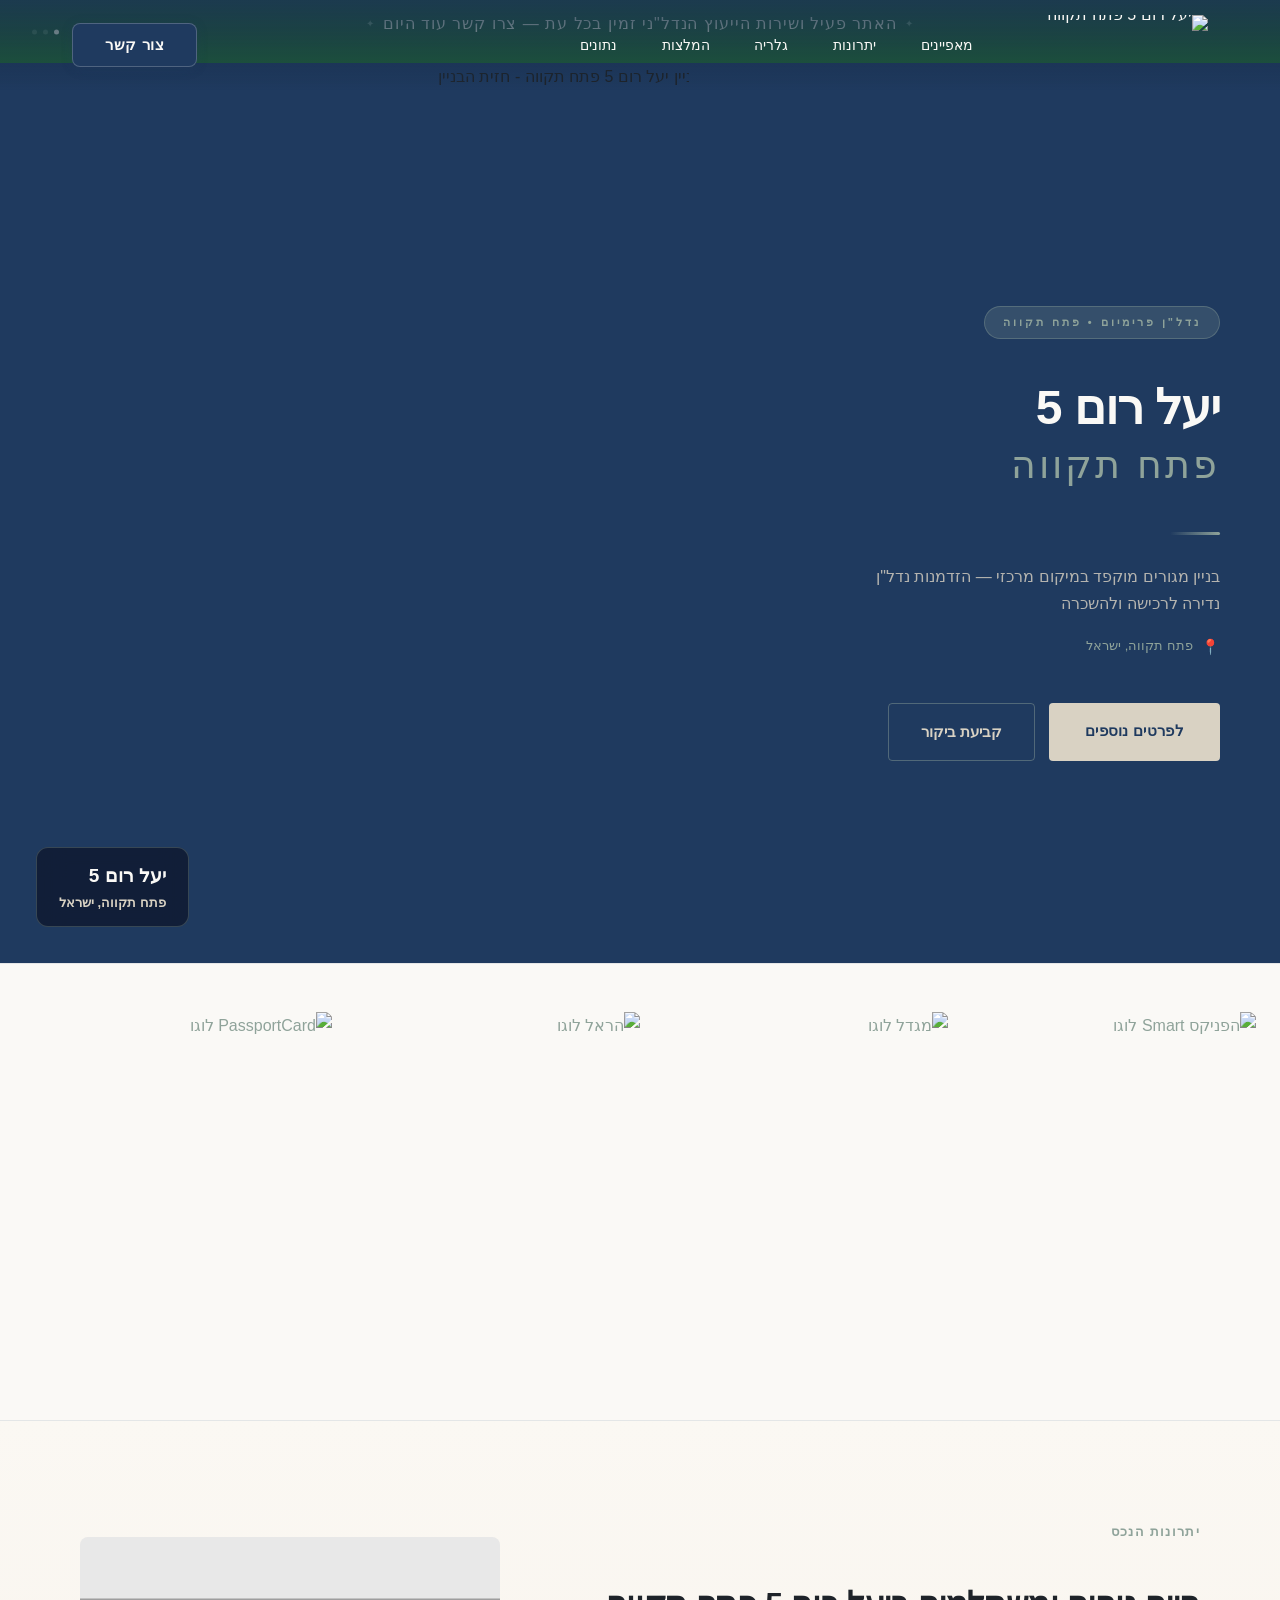
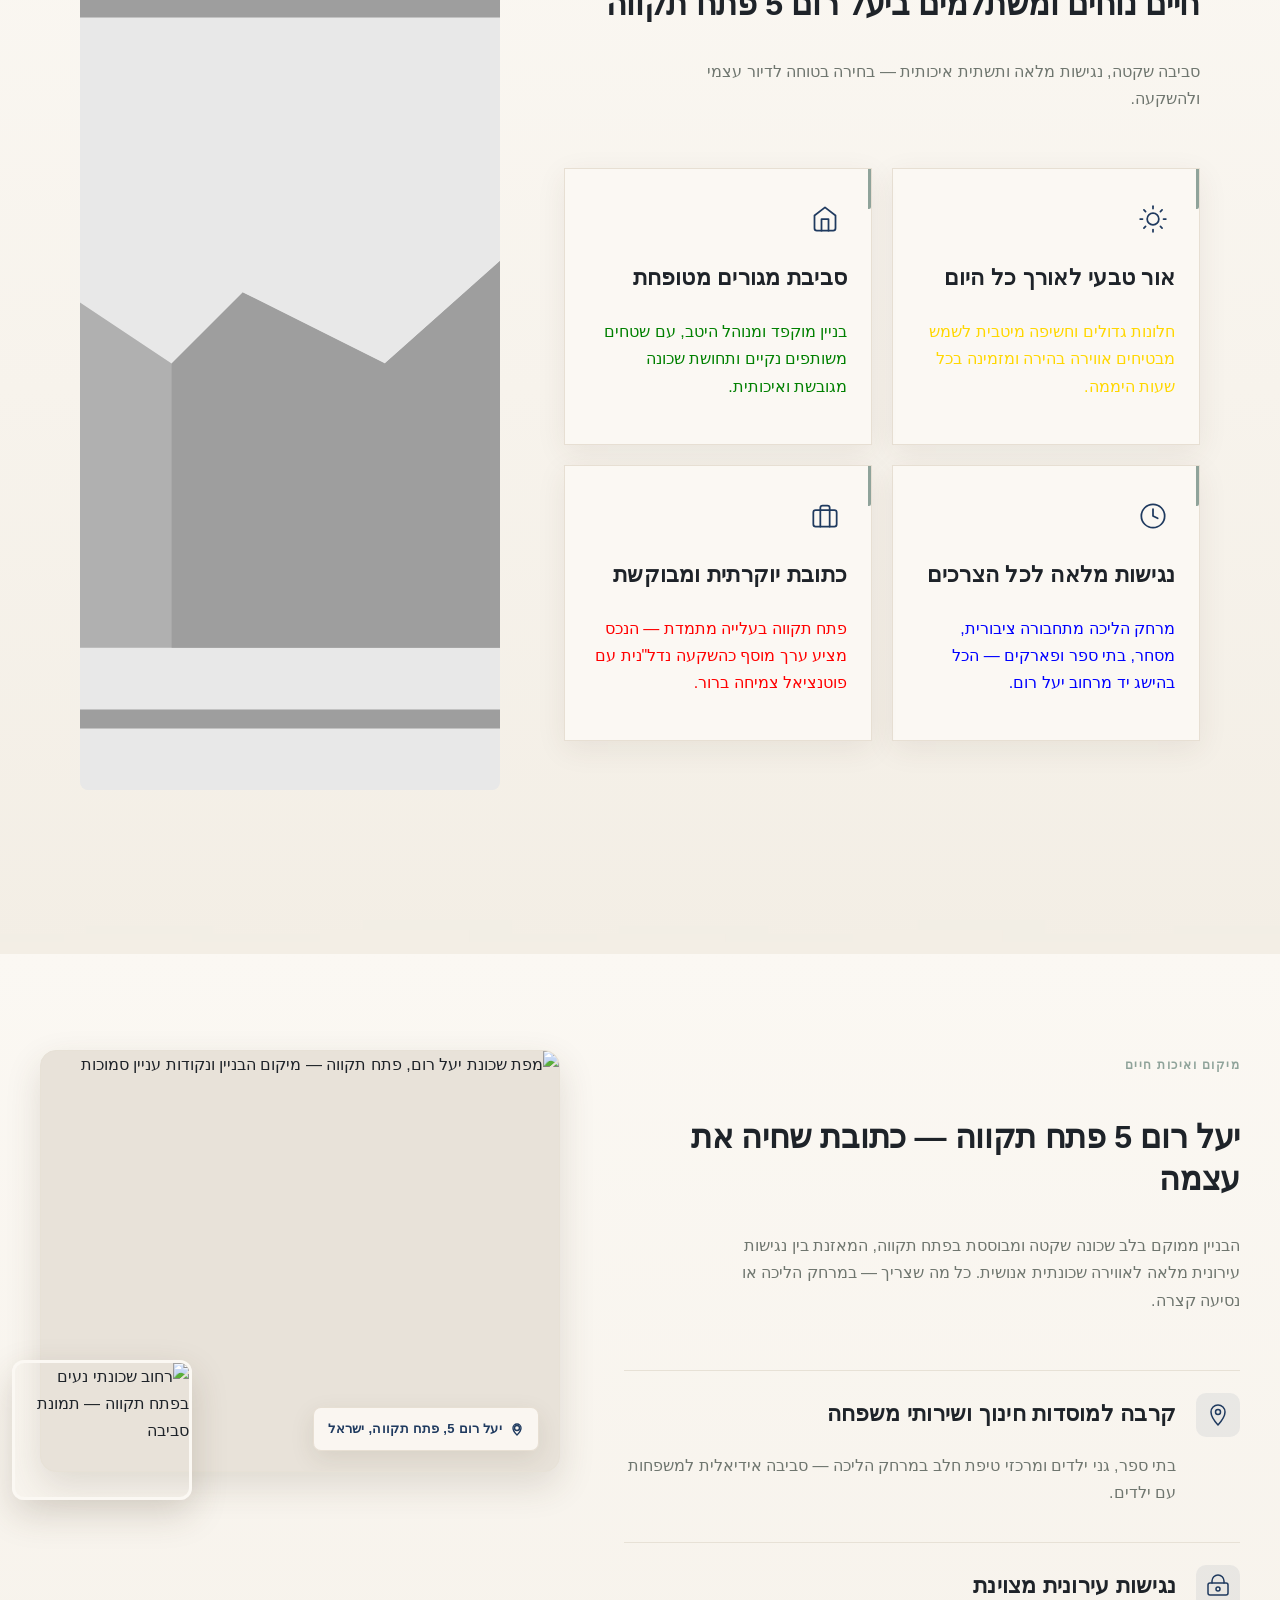
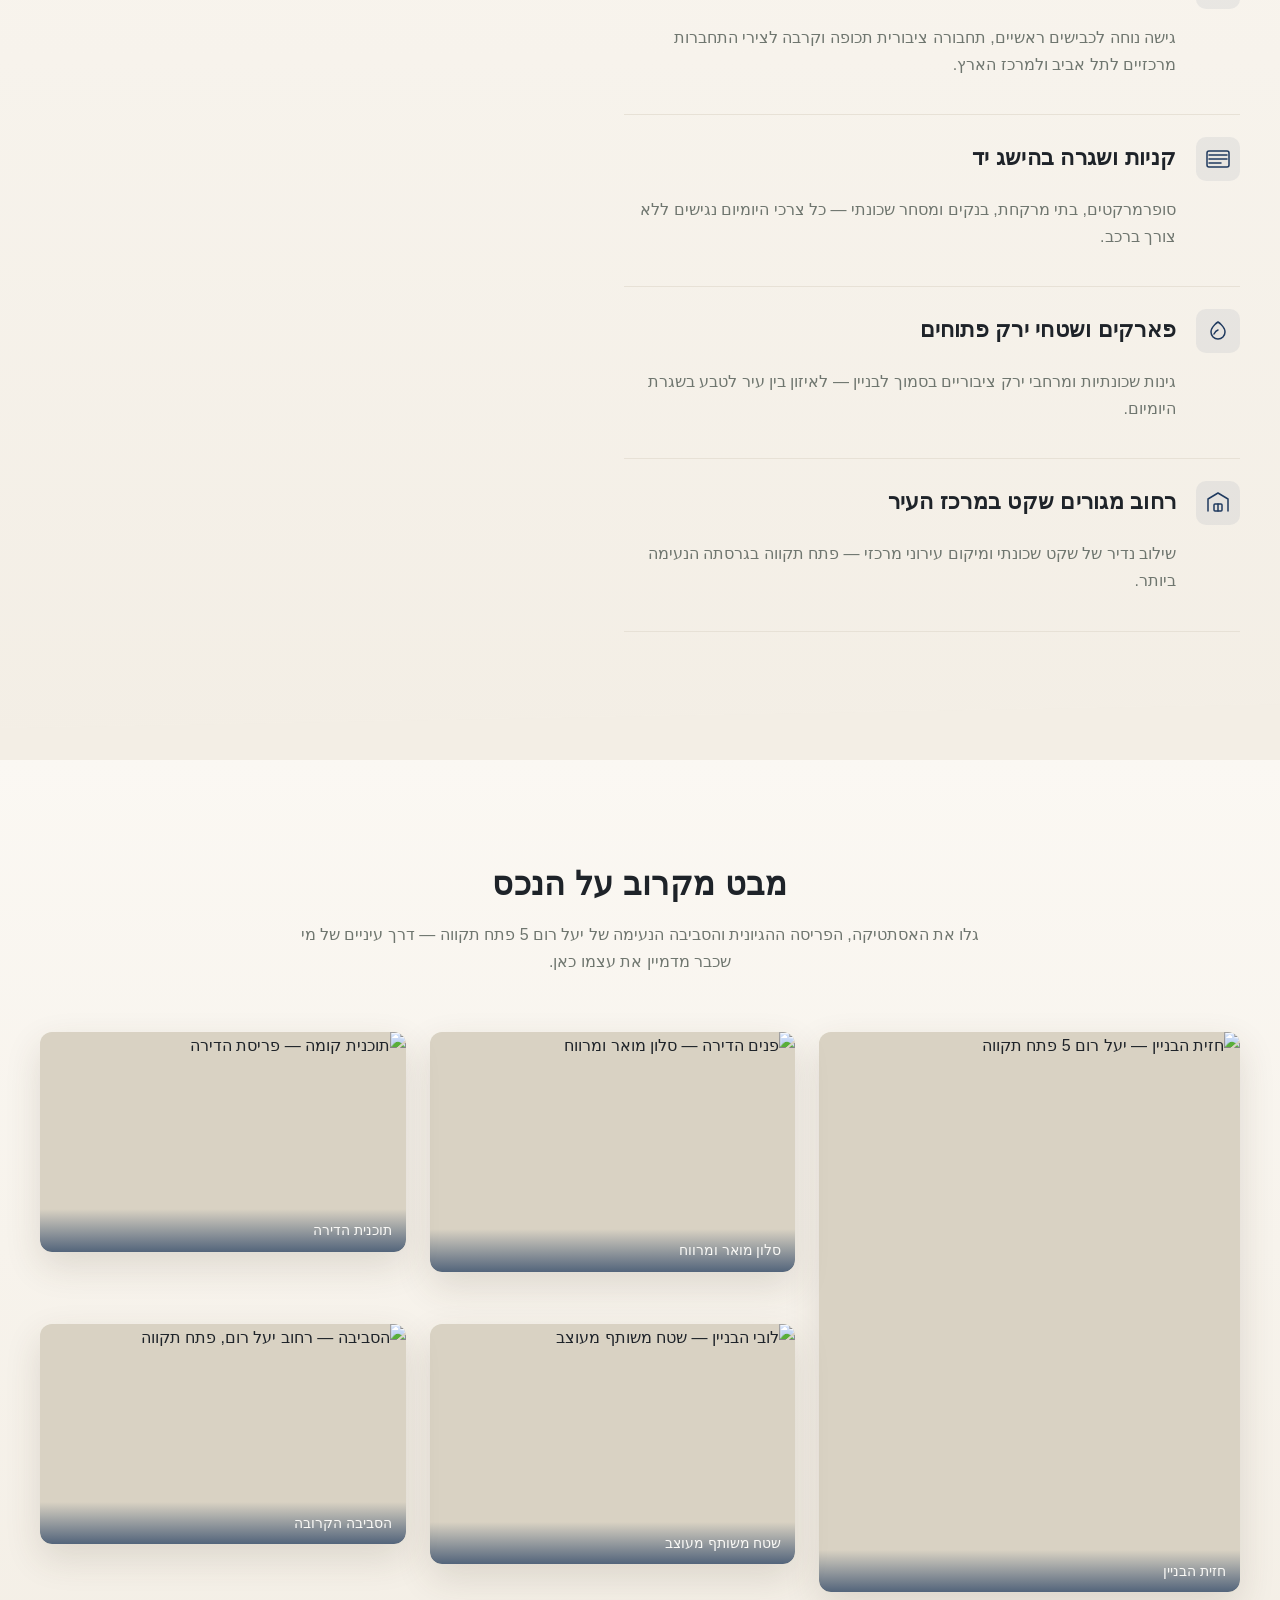
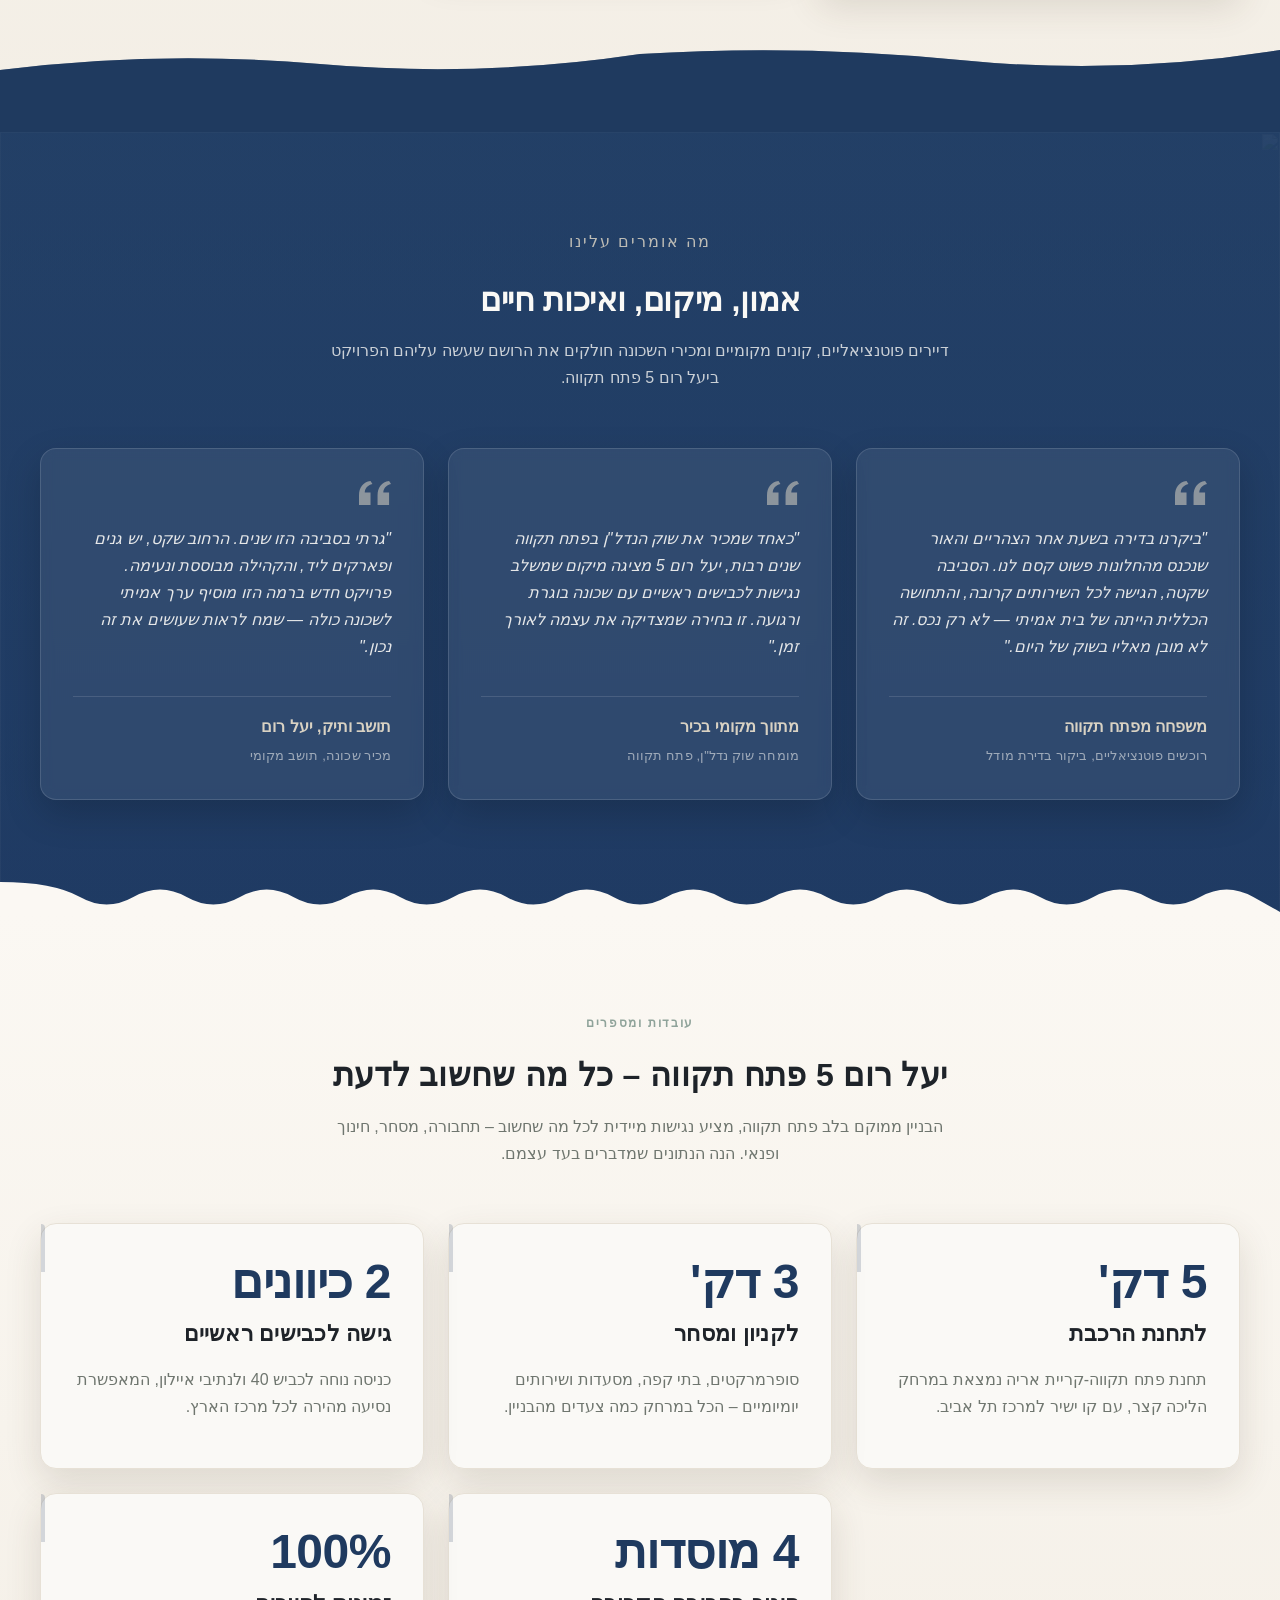
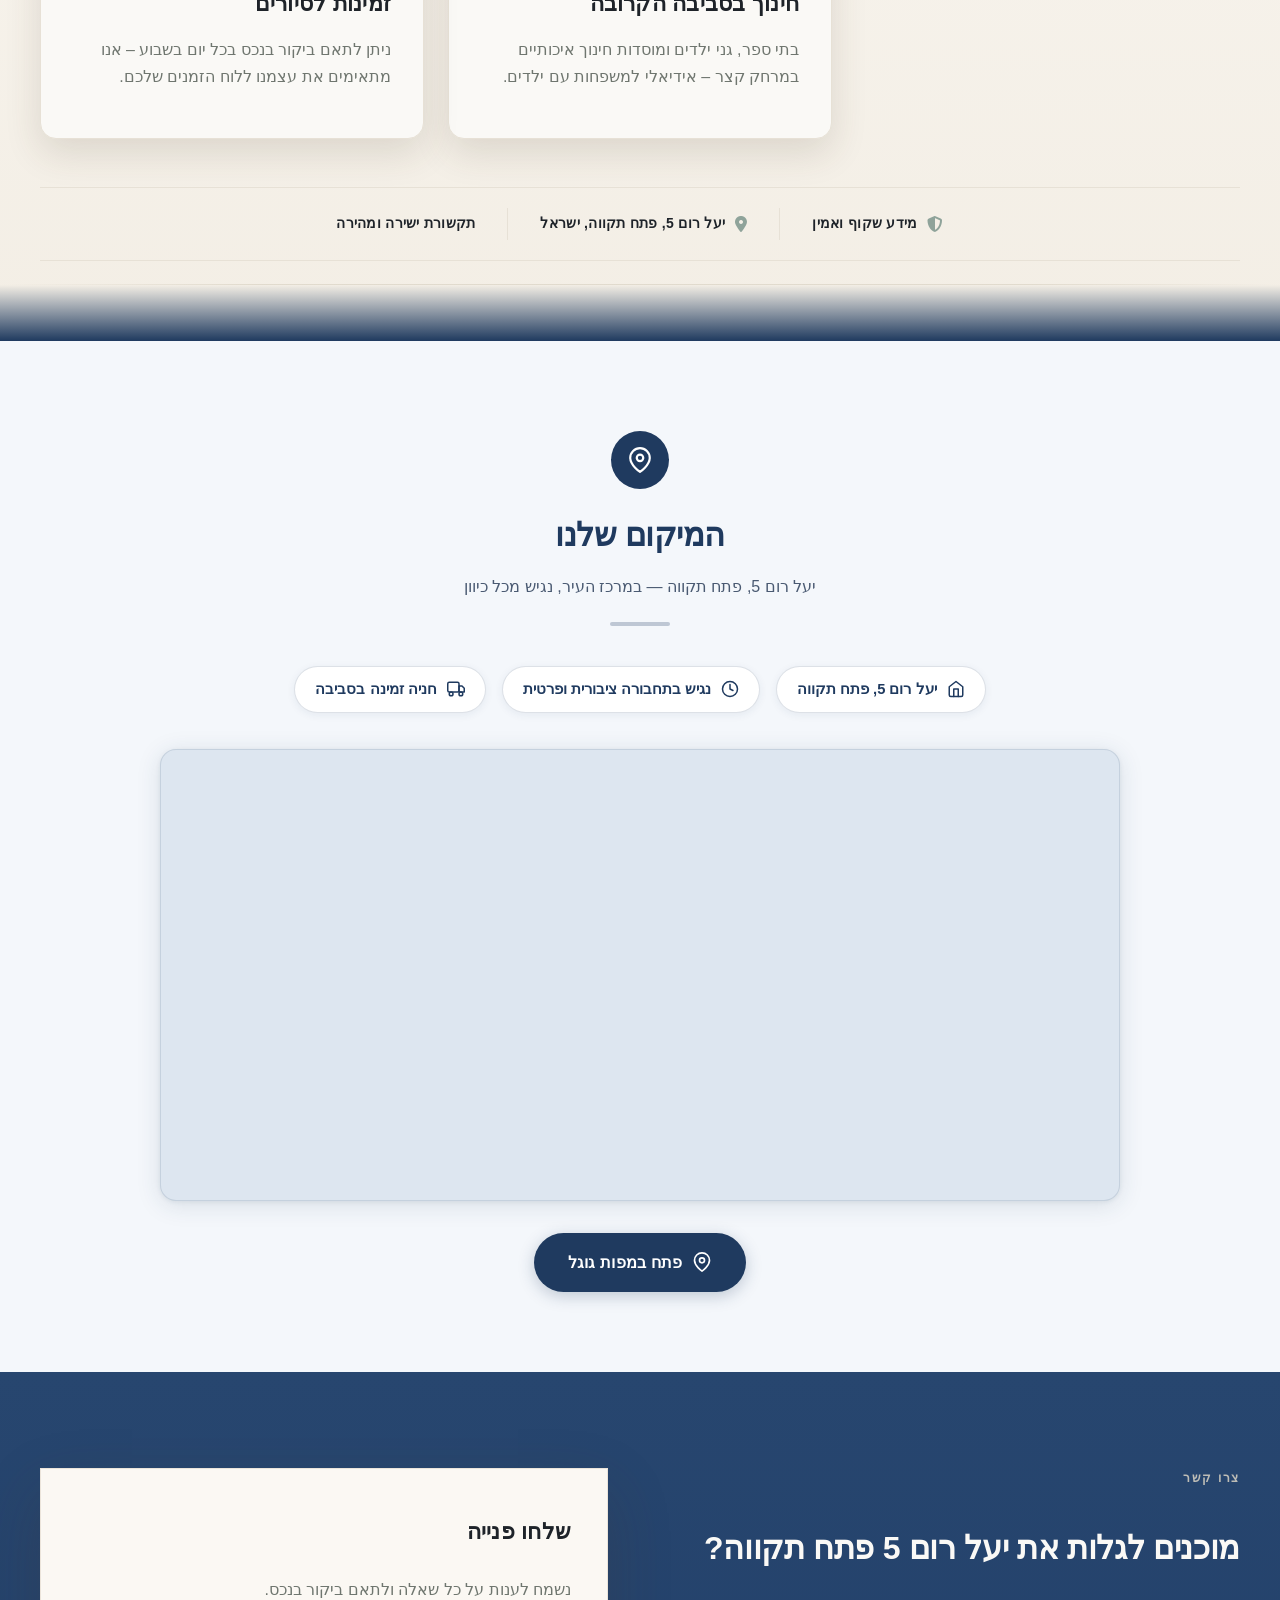
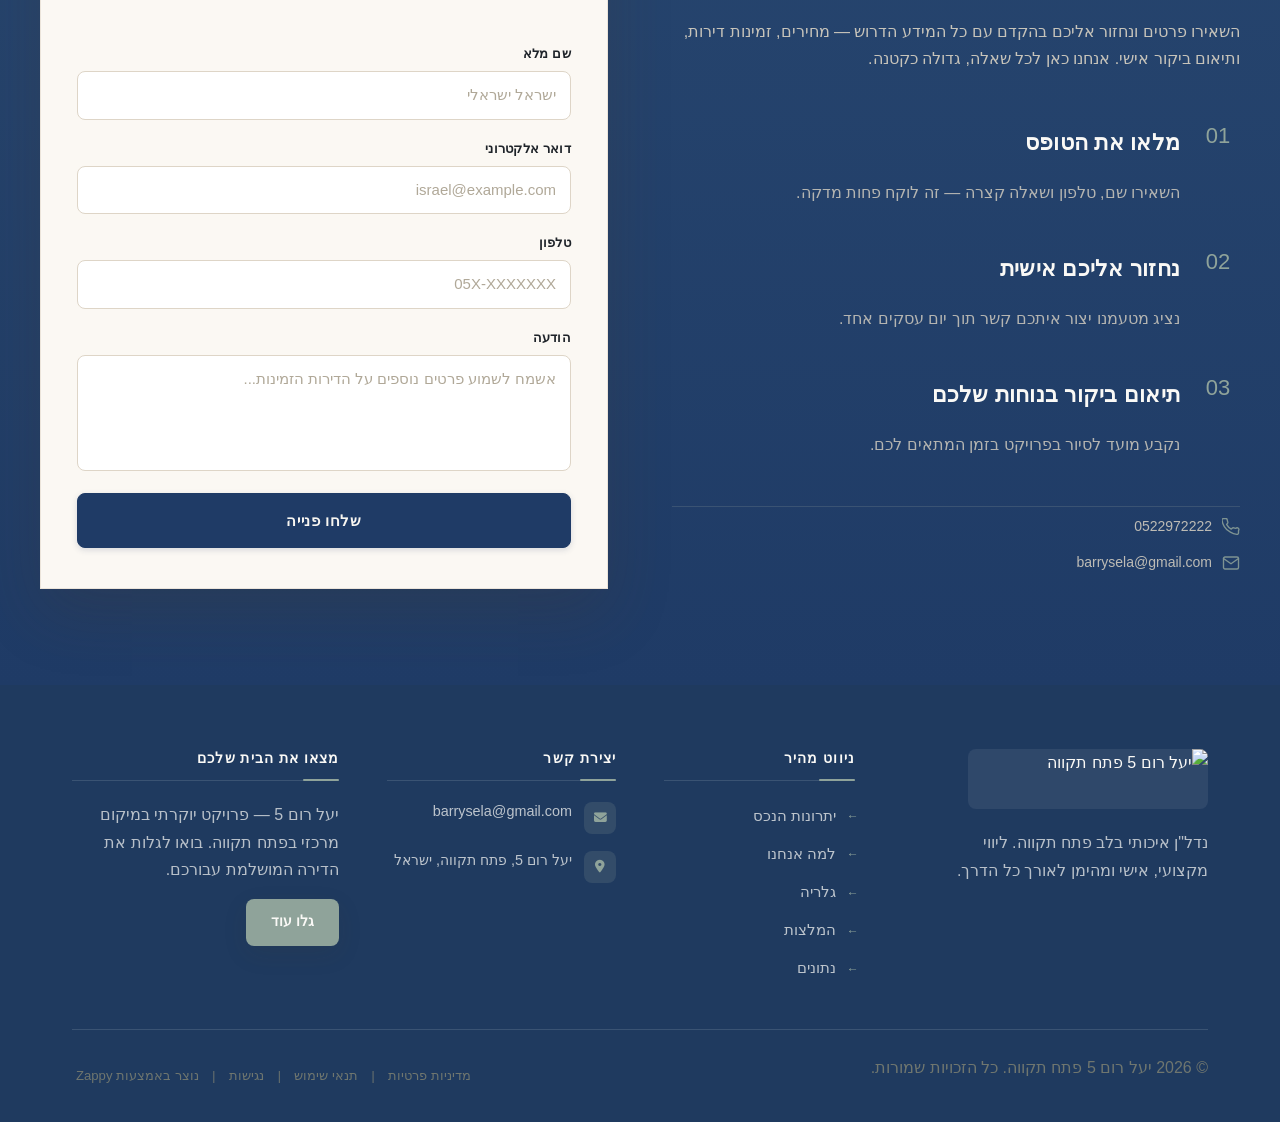
==== commit 58a0a13e: "Background sync: Progressive GitHub Sync" ====
--- a/index.html
+++ b/index.html
@@ -935,34 +935,34 @@
   </div>
 </section><section id="hero" class="v1-hero" data-layout-spec="בית-hero" dir="rtl">
   <style>
-    .v1-hero { display: flex; flex-direction: row; min-height: 100vh; background: #FAF9F6; font-family: 'Rubik', sans-serif; overflow: hidden; }
-    .v1-content-side { flex: 1; display: flex; flex-direction: column; justify-content: center; padding: 80px 56px; background: #1F3A5F; position: relative; z-index: 2; }
-    .v1-content-side::after { content: ''; position: absolute; left: -30px; top: 0; width: 60px; height: 100%; background: #1F3A5F; z-index: 1; }
-    .v1-badge { display: inline-block; background: rgba(143,163,154,0.25); color: #D9D2C3; font-size: 11px; font-weight: 700; letter-spacing: 3px; padding: 6px 18px; border-radius: 30px; margin-bottom: 28px; text-transform: uppercase; border: 1px solid rgba(143,163,154,0.4); }
-    .v1-main-title { font-size: clamp(40px, 5vw, 70px); font-weight: 900; color: #FAF9F6; line-height: 1.05; margin: 0 0 10px 0; letter-spacing: -1px; }
-    .v1-city { display: block; color: #8FA39A; font-size: clamp(26px, 3.5vw, 46px); font-weight: 300; letter-spacing: 2px; margin-top: 4px; }
-    .v1-divider-line { width: 60px; height: 3px; background: linear-gradient(to left, #8FA39A, transparent); margin: 24px 0; border-radius: 2px; }
-    .v1-subtitle { font-size: clamp(15px, 1.6vw, 18px); color: rgba(217,210,195,0.85); line-height: 1.8; margin: 0 0 32px 0; max-width: 420px; }
-    .v1-location { color: #8FA39A; font-size: 14px; margin-bottom: 40px; display: flex; align-items: center; gap: 8px; font-weight: 500; }
-    .v1-location-icon { font-size: 16px; }
+    .v1-hero { display: flex; flex-direction: row; height: 100vh; min-height: 600px; background: #1F3A5F; font-family: 'Rubik', sans-serif; overflow: hidden; position: relative; }
+    .v1-content-side { flex: 0 0 44%; display: flex; flex-direction: column; justify-content: center; align-items: flex-start; padding: 100px 56px 80px; background: #1F3A5F; position: relative; z-index: 2; }
+    .v1-content-side::after { content: ''; position: absolute; left: -1px; top: 0; width: 32px; height: 100%; background: #1F3A5F; z-index: 3; }
+    .v1-badge { display: inline-block; background: rgba(143,163,154,0.2); color: #8FA39A; font-size: 11px; font-weight: 700; letter-spacing: 3px; padding: 6px 18px; border-radius: 30px; margin-bottom: 32px; text-transform: uppercase; border: 1px solid rgba(143,163,154,0.35); white-space: nowrap; }
+    .v1-main-title { font-size: clamp(42px, 4.5vw, 72px); font-weight: 900; color: #FAF9F6; line-height: 1.0; margin: 0 0 10px 0; letter-spacing: -1px; }
+    .v1-city { display: block; color: #8FA39A; font-size: clamp(28px, 3vw, 48px); font-weight: 300; letter-spacing: 3px; margin-top: 6px; }
+    .v1-divider-line { width: 50px; height: 3px; background: linear-gradient(to left, #8FA39A, transparent); margin: 28px 0; border-radius: 2px; }
+    .v1-subtitle { font-size: 16px; color: rgba(217,210,195,0.8); line-height: 1.85; margin: 0 0 28px 0; max-width: 380px; }
+    .v1-location { color: #8FA39A; font-size: 13px; margin-bottom: 44px; display: flex; align-items: center; gap: 8px; font-weight: 500; }
+    .v1-location-icon { font-size: 15px; }
     .v1-cta-group { display: flex; gap: 14px; flex-wrap: wrap; }
-    .v1-btn-primary { background: #D9D2C3; color: #1F3A5F; padding: 15px 36px; border-radius: 4px; text-decoration: none; font-weight: 800; font-size: 15px; transition: all 0.3s; letter-spacing: 0.5px; }
-    .v1-btn-primary:hover { background: #FAF9F6; transform: translateY(-3px); box-shadow: 0 12px 32px rgba(0,0,0,0.25); }
-    .v1-btn-secondary { background: transparent; color: #D9D2C3; padding: 15px 32px; border-radius: 4px; text-decoration: none; font-weight: 600; font-size: 15px; border: 1.5px solid rgba(143,163,154,0.5); transition: all 0.3s; }
+    .v1-btn-primary { background: #D9D2C3; color: #1F3A5F; padding: 15px 36px; border-radius: 4px; text-decoration: none; font-weight: 800; font-size: 15px; transition: all 0.3s; letter-spacing: 0.3px; white-space: nowrap; }
+    .v1-btn-primary:hover { background: #FAF9F6; transform: translateY(-3px); box-shadow: 0 12px 32px rgba(0,0,0,0.3); }
+    .v1-btn-secondary { background: transparent; color: #D9D2C3; padding: 15px 32px; border-radius: 4px; text-decoration: none; font-weight: 600; font-size: 15px; border: 1.5px solid rgba(143,163,154,0.45); transition: all 0.3s; white-space: nowrap; }
     .v1-btn-secondary:hover { background: rgba(143,163,154,0.15); border-color: #8FA39A; color: #FAF9F6; }
-    .v1-image-side { flex: 1.3; position: relative; overflow: hidden; }
-    .v1-hero-img { width: 100%; height: 100%; object-fit: cover; display: block; transition: transform 8s ease; }
-    .v1-hero:hover .v1-hero-img { transform: scale(1.04); }
-    .v1-image-overlay { position: absolute; inset: 0; background: linear-gradient(to right, #1F3A5F 0%, rgba(31,58,95,0.3) 35%, transparent 60%); }
-    .v1-image-badge { position: absolute; bottom: 40px; right: 40px; background: rgba(31,58,95,0.82); backdrop-filter: blur(12px); border: 1px solid rgba(143,163,154,0.35); color: #D9D2C3; padding: 14px 22px; border-radius: 12px; font-size: 13px; font-weight: 600; line-height: 1.5; }
-    .v1-image-badge strong { display: block; font-size: 20px; font-weight: 900; color: #FAF9F6; }
+    .v1-image-side { flex: 1; position: relative; overflow: hidden; }
+    .v1-hero-img { width: 100%; height: 100%; object-fit: cover; object-position: center center; display: block; transition: transform 10s ease; }
+    .v1-hero:hover .v1-hero-img { transform: scale(1.05); }
+    .v1-image-overlay { position: absolute; inset: 0; background: linear-gradient(to right, #1F3A5F 0%, rgba(31,58,95,0.2) 25%, transparent 55%); }
+    .v1-image-badge { position: absolute; bottom: 36px; left: 36px; background: rgba(15,24,45,0.78); backdrop-filter: blur(14px); border: 1px solid rgba(143,163,154,0.3); color: #D9D2C3; padding: 14px 22px; border-radius: 12px; font-size: 13px; font-weight: 600; line-height: 1.5; }
+    .v1-image-badge strong { display: block; font-size: 19px; font-weight: 900; color: #FAF9F6; margin-bottom: 2px; }
     @media (max-width: 900px) {
-      .v1-hero { flex-direction: column-reverse; }
-      .v1-image-side { height: 55vw; min-height: 260px; max-height: 420px; flex: none; }
-      .v1-content-side { padding: 48px 28px 56px; flex: none; }
+      .v1-hero { flex-direction: column; height: auto; min-height: 100svh; }
+      .v1-image-side { flex: none; height: 52vw; min-height: 240px; max-height: 380px; }
+      .v1-content-side { flex: none; padding: 52px 28px 64px; justify-content: flex-start; }
       .v1-content-side::after { display: none; }
-      .v1-image-overlay { background: linear-gradient(to top, #1F3A5F 0%, transparent 50%); }
-      .v1-image-badge { bottom: 20px; right: 20px; }
+      .v1-image-overlay { background: linear-gradient(to bottom, rgba(31,58,95,0.1) 0%, #1F3A5F 100%); }
+      .v1-image-badge { bottom: 16px; left: 16px; }
     }
   </style>
 
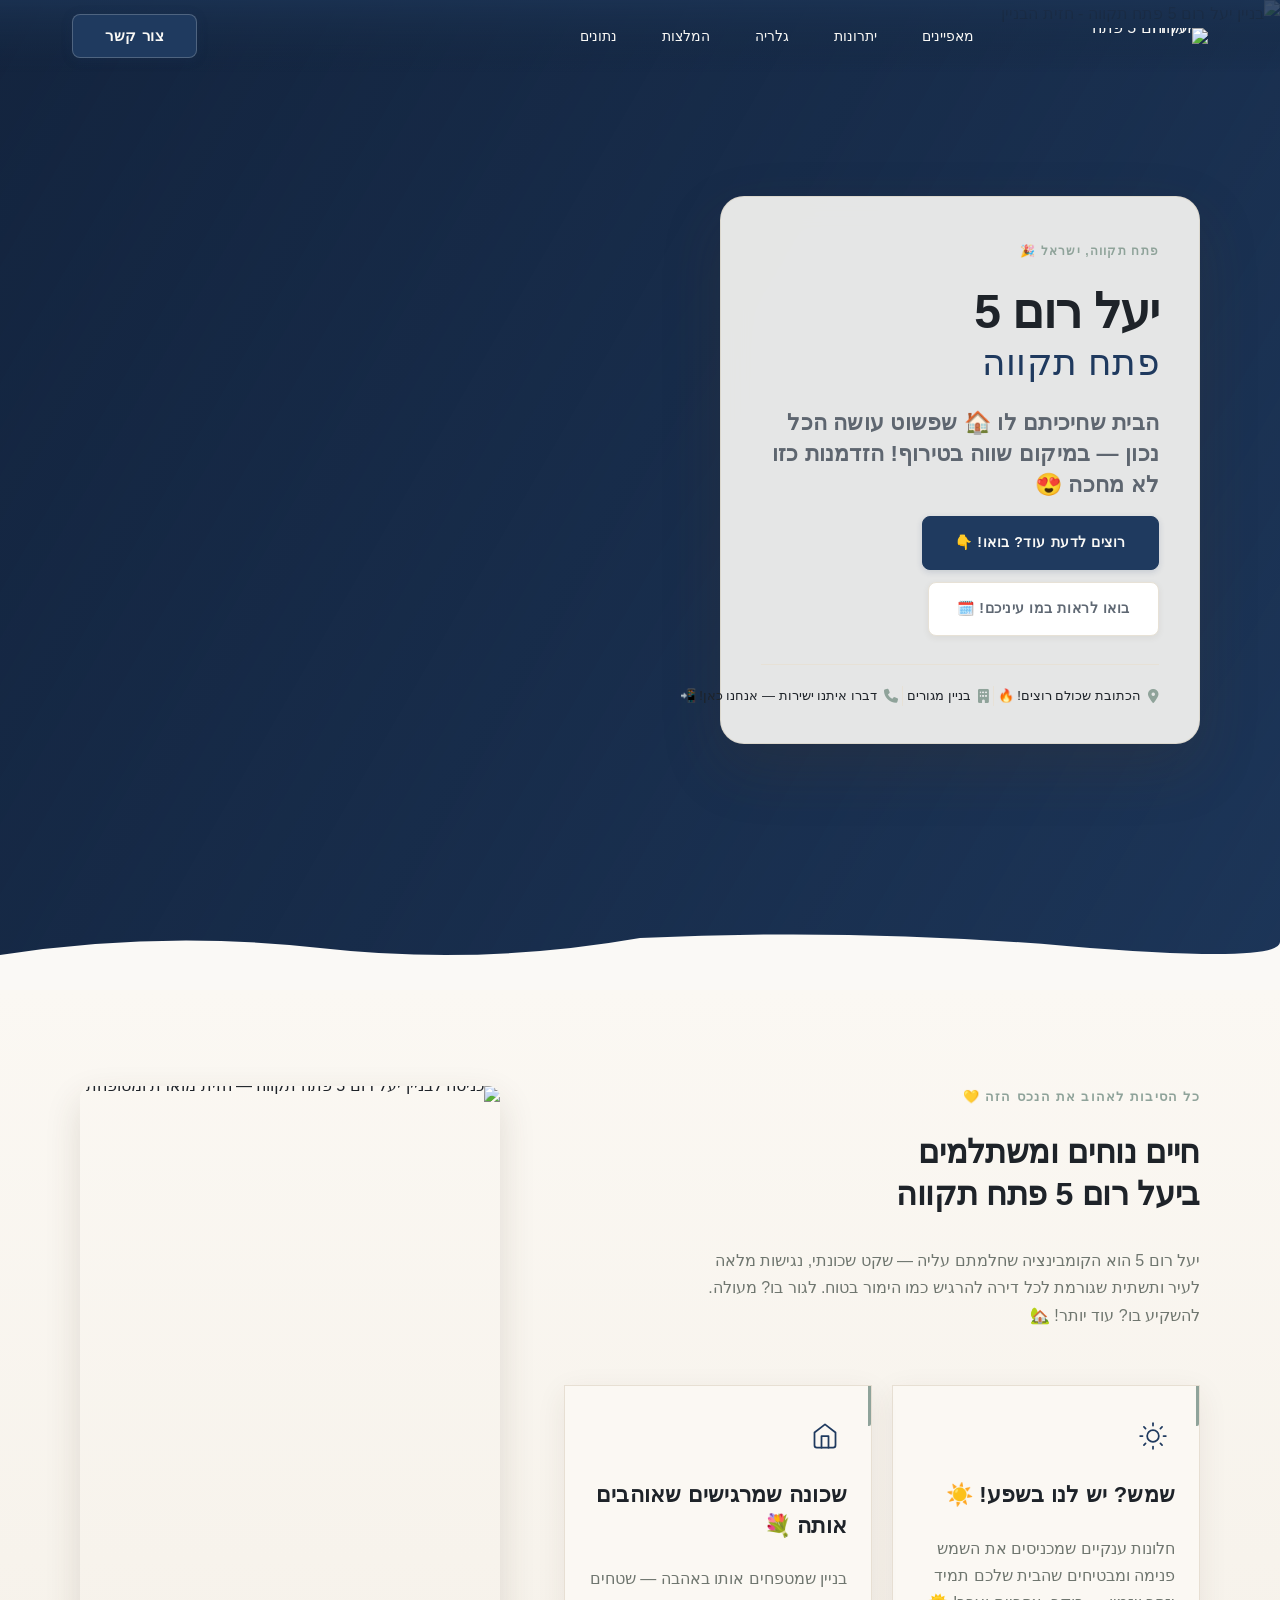
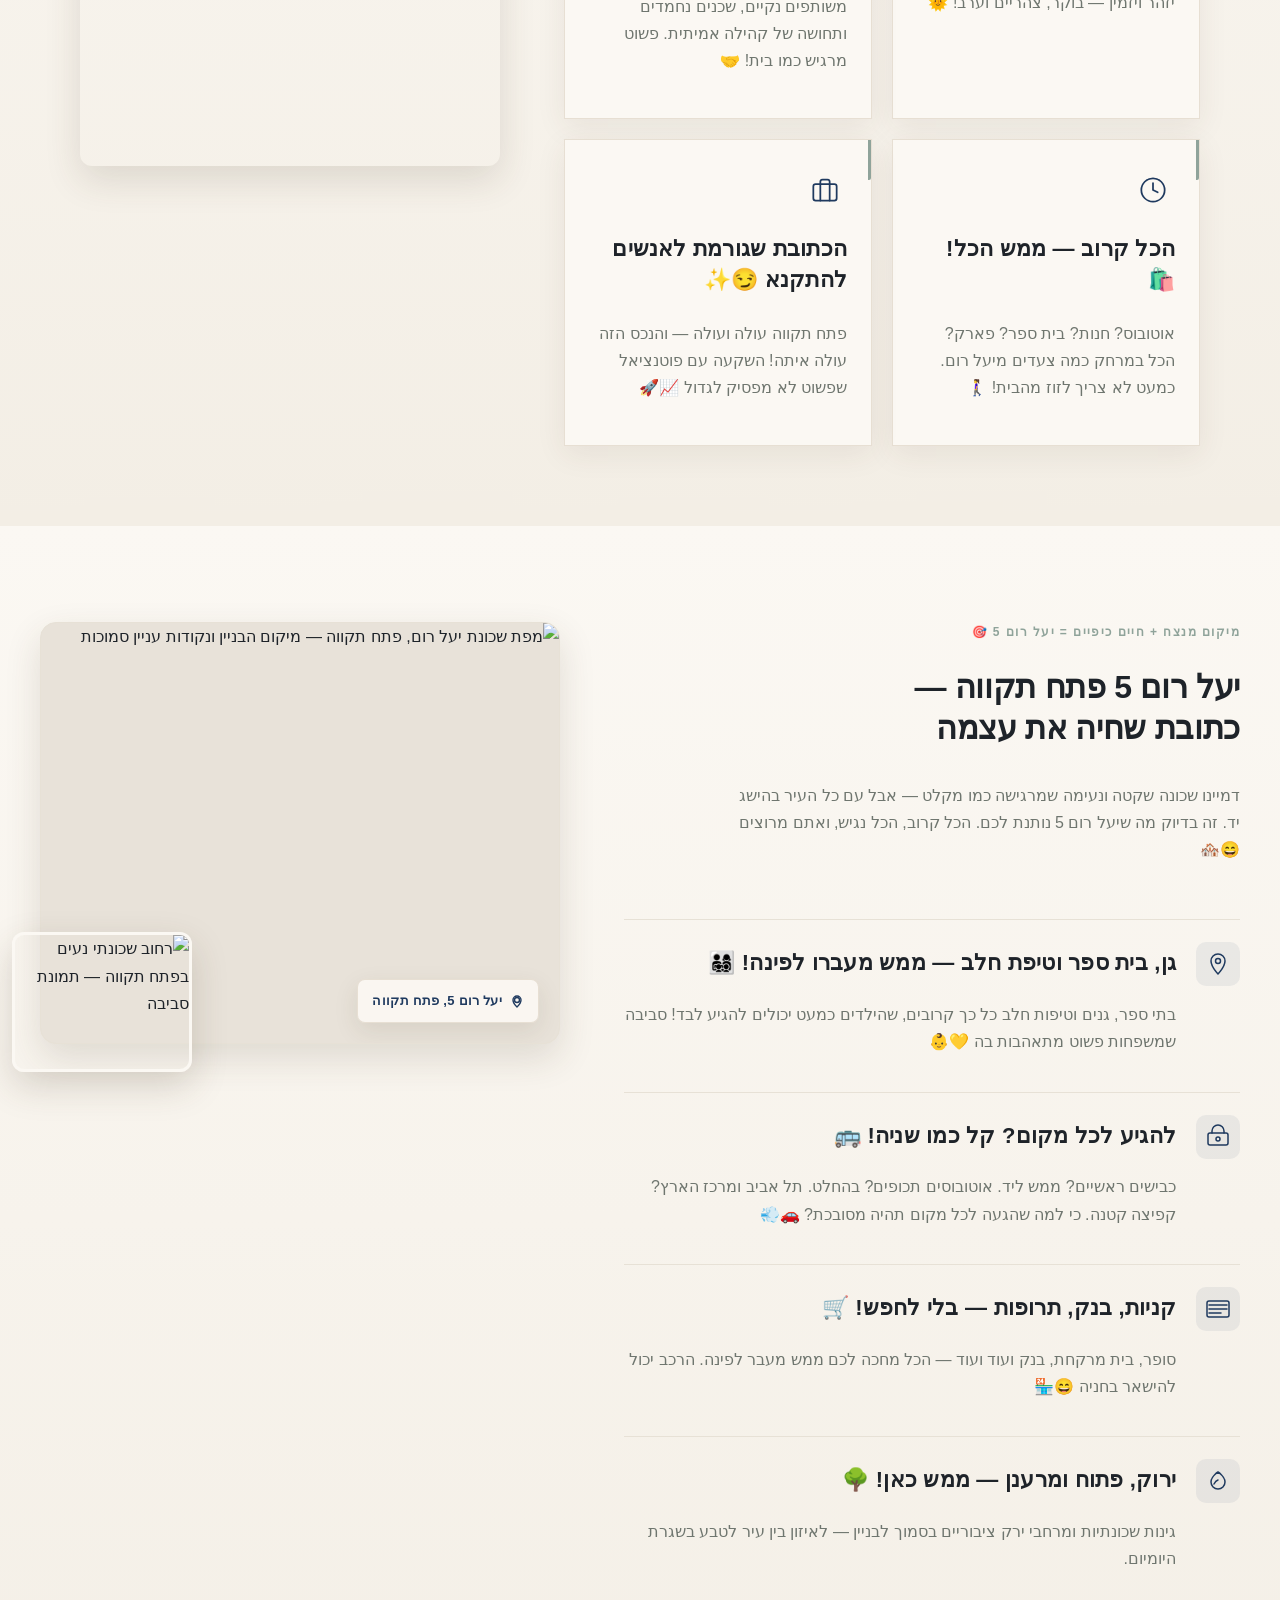
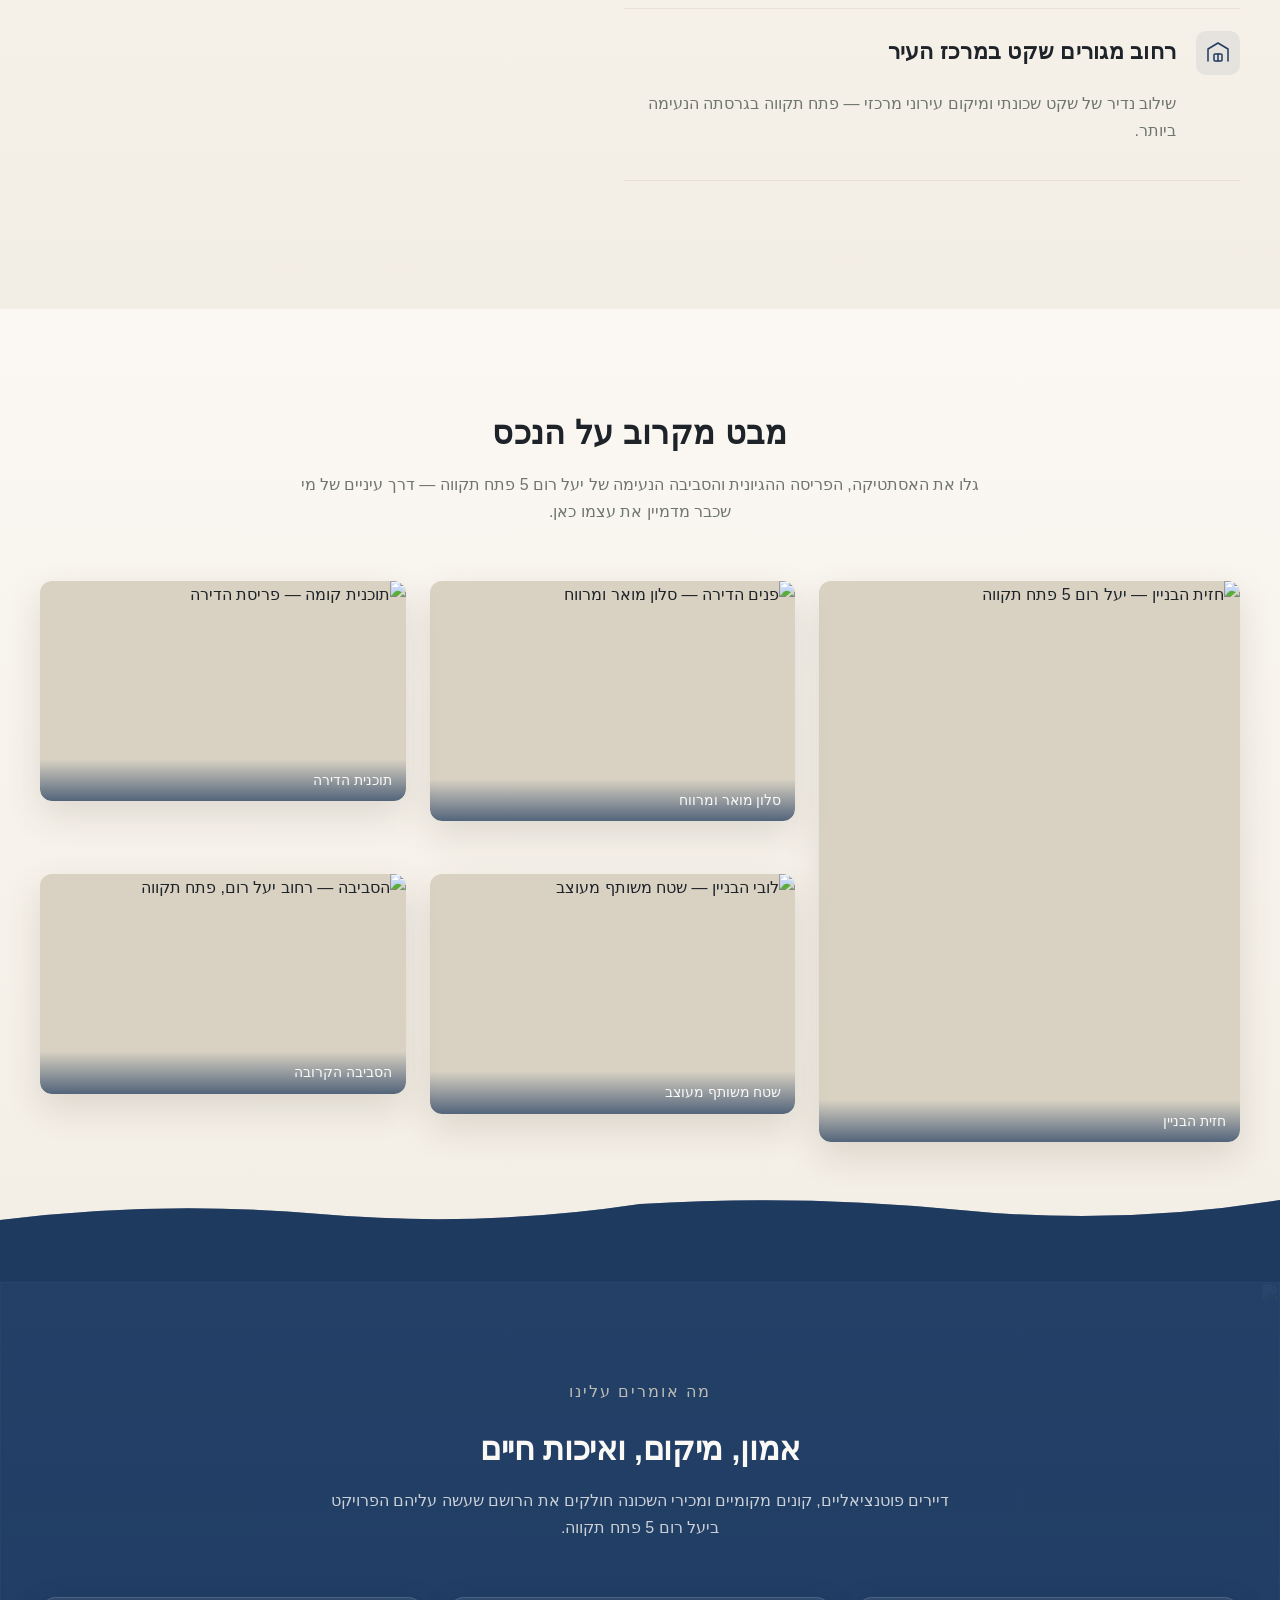
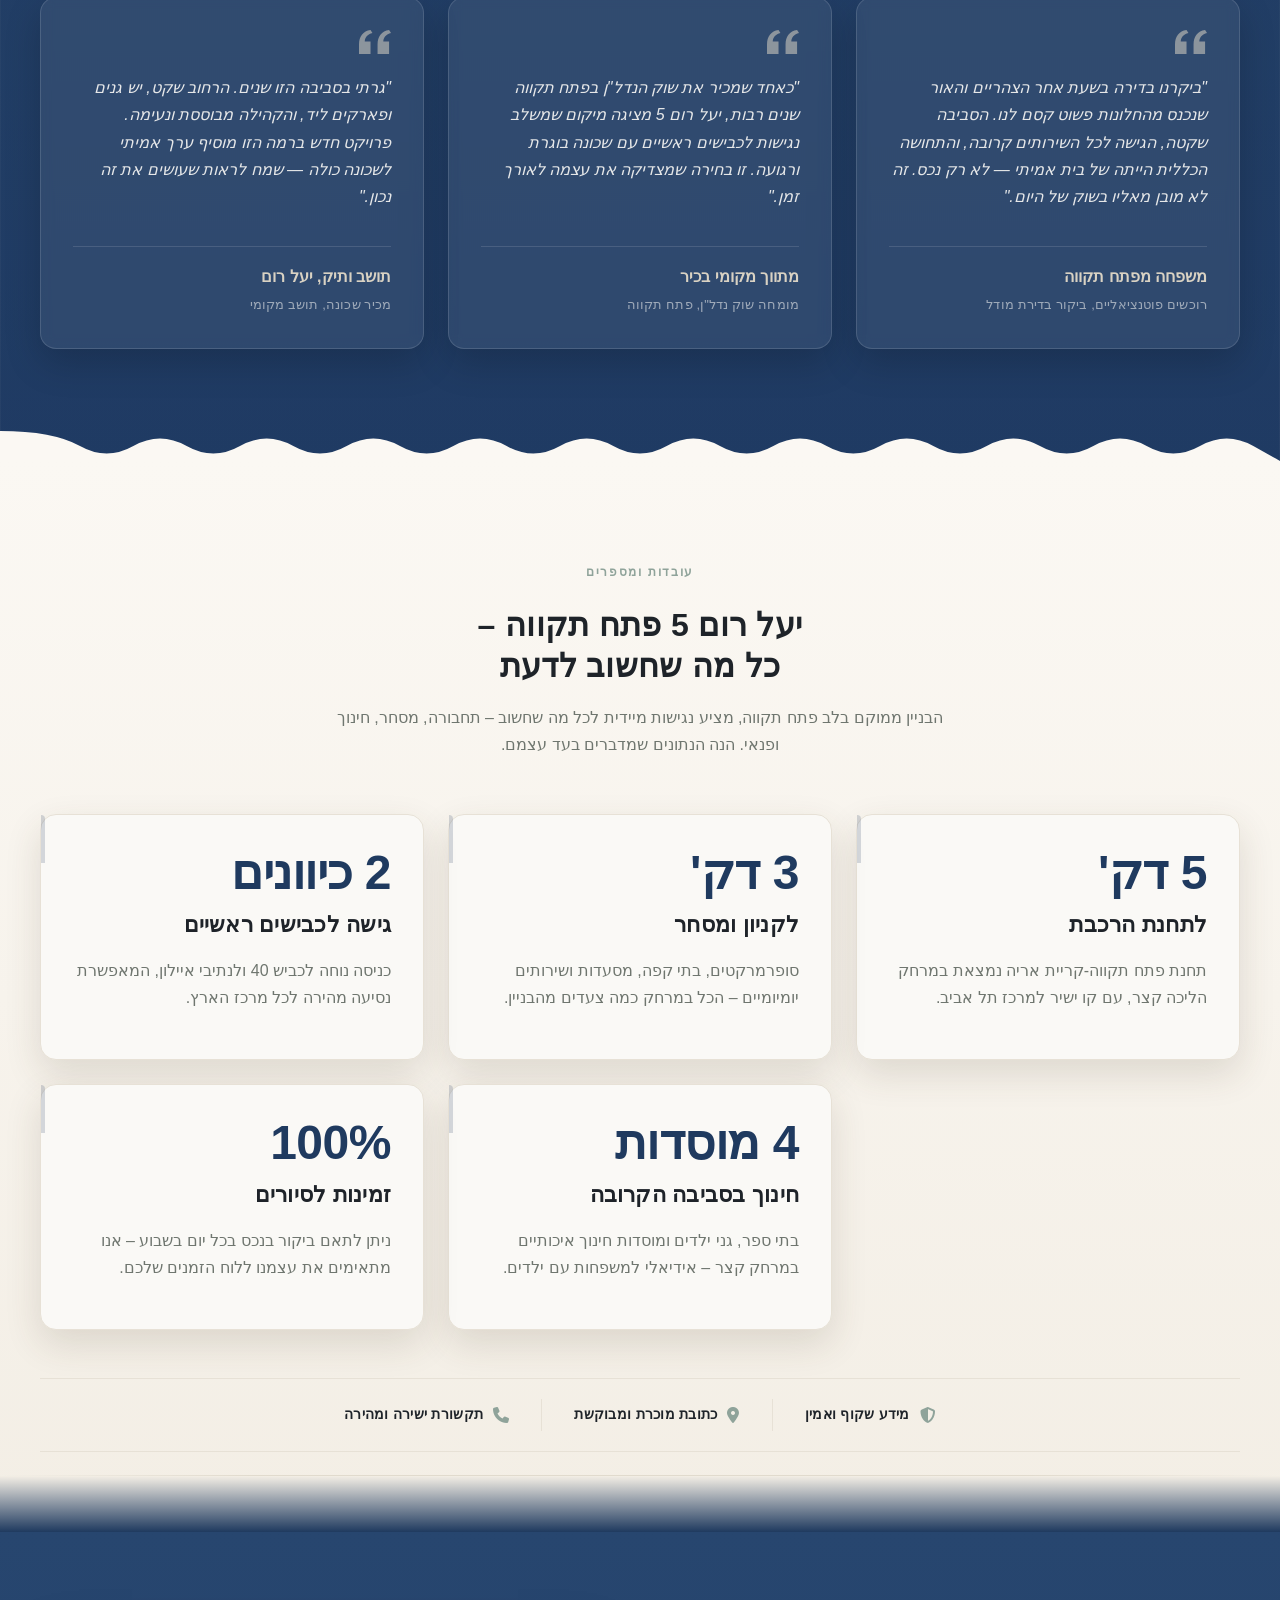
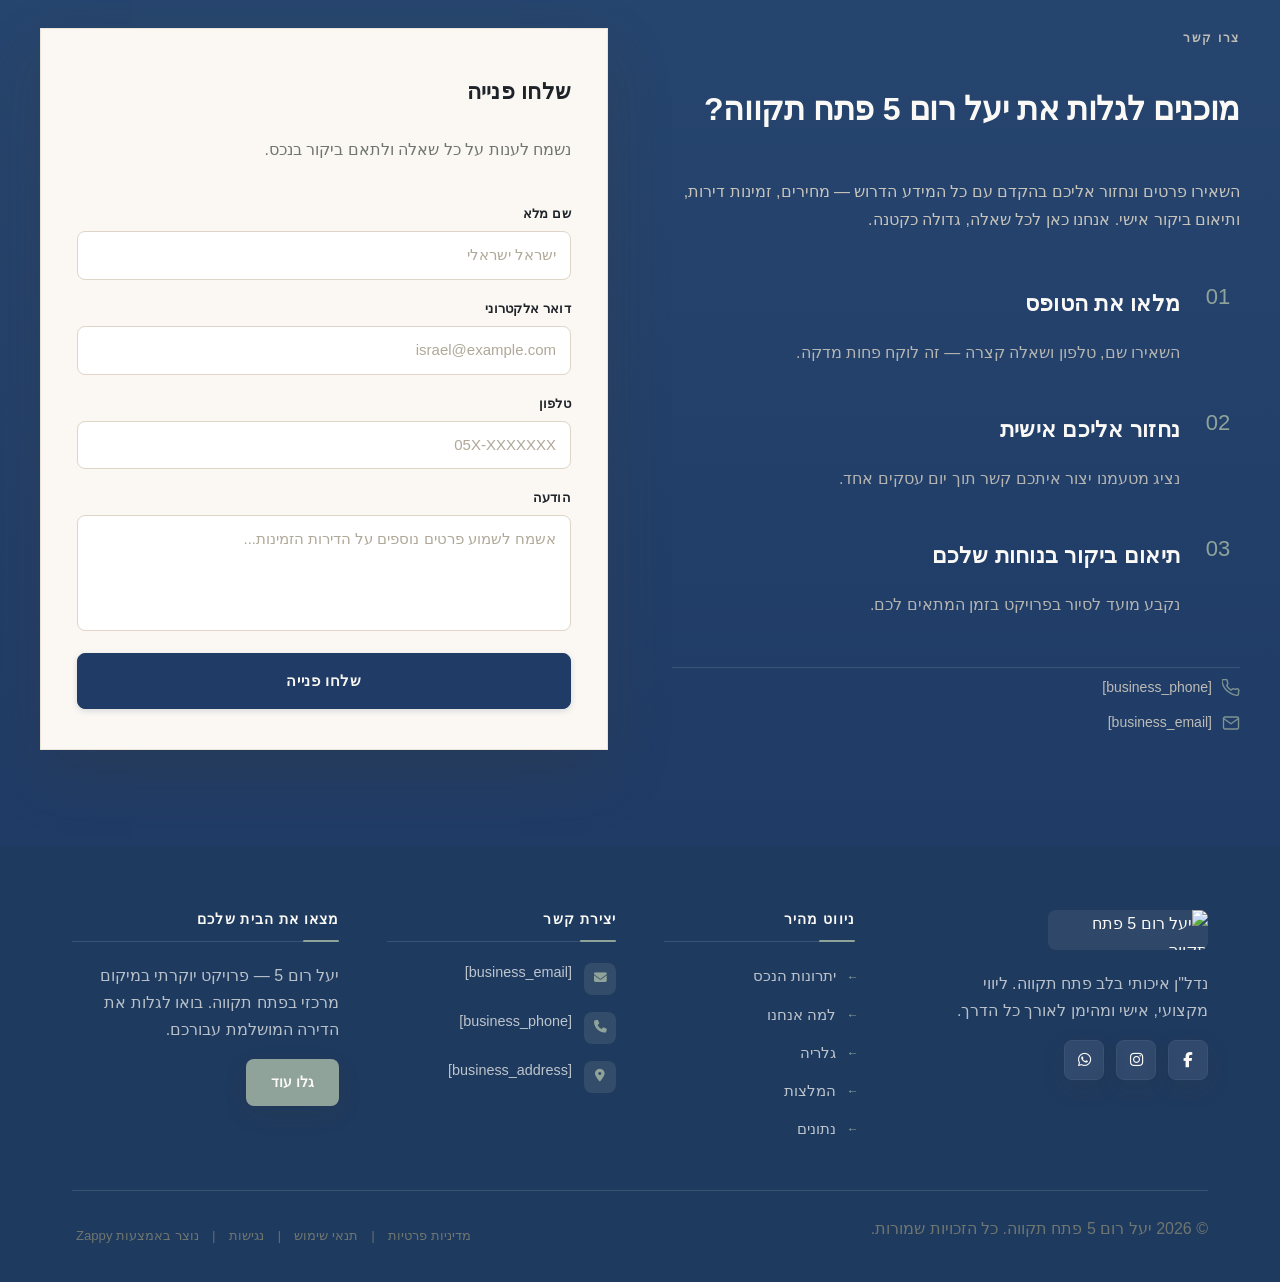
==== commit 167dae70: "Background sync: Progressive GitHub Sync" ====
--- a/index.html
+++ b/index.html
@@ -333,7 +333,7 @@
     </svg>
   </button>
 
-  <button class="phone-header-btn" data-phone="0522972222" aria-label="Call">
+  <button class="phone-header-btn" data-phone="[business_phone]" aria-label="Call">
     <svg width="20" height="20" viewBox="0 0 24 24" fill="currentColor">
       <path d="M22 16.92v3a2 2 0 0 1-2.18 2 19.79 19.79 0 0 1-8.63-3.07 19.5 19.5 0 0 1-6-6 19.79 19.79 0 0 1-3.07-8.67A2 2 0 0 1 4.11 2h3a2 2 0 0 1 2 1.72 12.84 12.84 0 0 0 .7 2.81 2 2 0 0 1-.45 2.11L8.09 9.91a16 16 0 0 0 6 6l1.27-1.27a2 2 0 0 1 2.11-.45 12.84 12.84 0 0 0 2.81.7A2 2 0 0 1 22 16.92z"></path>
     </svg>
@@ -349,10 +349,6 @@
     
 
     <div class="nav-cta-container">
-      <div class="nav-search-wrapper">
-        <script async="" src="https://cse.google.com/cse.js?cx=713c0ea285e9e4eed"></script>
-        <div class="gcse-search"></div>
-      </div>
       <a href="#contact" class="nav-cta-btn">צור קשר</a>
     </div>
   </div>
@@ -740,7 +736,7 @@
         const phoneLinks = document.querySelectorAll('a[href^="tel:"]');
         const phoneNumber = phoneLinks.length > 0 
           ? phoneLinks[0].getAttribute('href').replace('tel:', '')
-          : '0522972222';
+          : '[business_phone]';
         
         window.location.href = 'tel:' + phoneNumber;
         console.log('[Navbar] Phone button clicked');
@@ -787,242 +783,61 @@
 </script>
   
   <main>
-    <section id="announcement-bar-realestate" style="width:100%;box-sizing:border-box;font-family:'Segoe UI',Arial,sans-serif;direction:rtl;">
-  <style>
-    #announcement-bar-realestate * {
-      box-sizing: border-box;
-      margin: 0;
-      padding: 0;
-    }
-
-    #announcement-bar-realestate .ann-bar {
-      background: #1F5F3A;
-      width: 100%;
-      overflow: hidden;
-      position: relative;
-    }
-
-    #announcement-bar-realestate .ann-bar__container {
-      max-width: 100%;
-      margin: 0 auto;
-      padding: 0 16px;
-    }
-
-    #announcement-bar-realestate .ann-bar__wrapper {
-      display: flex;
-      align-items: center;
-      justify-content: center;
-      min-height: 44px;
-      position: relative;
-    }
-
-    #announcement-bar-realestate .ann-bar__slider-wrap {
-      width: 100%;
-      overflow: hidden;
-      position: relative;
-    }
-
-    #announcement-bar-realestate .ann-bar__track {
-      display: flex;
-      width: 100%;
-      animation: annSlide 12s infinite;
-    }
-
-    #announcement-bar-realestate .ann-bar__slide {
-      min-width: 100%;
-      display: flex;
-      align-items: center;
-      justify-content: center;
-      padding: 10px 16px;
-    }
-
-    #announcement-bar-realestate .ann-bar__text {
-      color: #D9E8D2;
-      font-size: 13px;
-      font-weight: 400;
-      letter-spacing: 0.06em;
-      text-align: center;
-      display: flex;
-      align-items: center;
-      gap: 8px;
-      line-height: 1.5;
-    }
-
-    #announcement-bar-realestate .ann-bar__text::before {
-      content: "✦";
-      color: #6A9E7A;
-      font-size: 10px;
-      flex-shrink: 0;
-    }
-
-    #announcement-bar-realestate .ann-bar__text::after {
-      content: "✦";
-      color: #6A9E7A;
-      font-size: 10px;
-      flex-shrink: 0;
-    }
-
-    @keyframes annSlide {
-      0%   { transform: translateX(0%); }
-      28%  { transform: translateX(0%); }
-      33%  { transform: translateX(-100%); }
-      61%  { transform: translateX(-100%); }
-      66%  { transform: translateX(-200%); }
-      94%  { transform: translateX(-200%); }
-      100% { transform: translateX(-300%); }
-    }
-
-    #announcement-bar-realestate .ann-bar__dots {
-      display: flex;
-      gap: 6px;
-      position: absolute;
-      left: 16px;
-      top: 50%;
-      transform: translateY(-50%);
-    }
-
-    #announcement-bar-realestate .ann-bar__dot {
-      width: 5px;
-      height: 5px;
-      border-radius: 50%;
-      background: #6A9E7A;
-      opacity: 0.5;
-    }
-
-    #announcement-bar-realestate .ann-bar__dot:first-child {
-      opacity: 1;
-      background: #D9E8D2;
-    }
-
-    @media (max-width: 600px) {
-      #announcement-bar-realestate .ann-bar__text {
-        font-size: 11.5px;
-        letter-spacing: 0.04em;
-      }
-
-      #announcement-bar-realestate .ann-bar__dots {
-        display: none;
-      }
-    }
-  </style>
-
-  <div class="ann-bar">
-    <div class="ann-bar__container">
-      <div class="ann-bar__wrapper">
-        <div class="ann-bar__slider-wrap">
-          <div class="ann-bar__track">
-            <div class="ann-bar__slide">
-              <p class="ann-bar__text">האתר פעיל ושירות הייעוץ הנדל"ני זמין בכל עת — צרו קשר עוד היום</p>
-            </div>
-            <div class="ann-bar__slide">
-              <p class="ann-bar__text">נכסים חדשים בפתח תקווה — יעל רום 5, הזדמנות שלא כדאי לפספס</p>
-            </div>
-            <div class="ann-bar__slide">
-              <p class="ann-bar__text">מקצועיות, אמינות ונסיון בנדל"ן — כל מה שצריך תחת קורת גג אחת</p>
-            </div>
-            <div class="ann-bar__slide">
-              <p class="ann-bar__text">האתר פעיל ושירות הייעוץ הנדל"ני זמין בכל עת — צרו קשר עוד היום</p>
-            </div>
-          </div>
+    <section id="hero" class="index-hero-section" data-layout-spec="בית-hero" dir="rtl" data-hero-type="fullscreen-scrim">
+  <!-- Background Image Layer -->
+  <div class="index-hero-bg">
+    <img data-hero-bg="true" data-placeholder="index-hero-image-1" data-context="Daytime architectural exterior photograph of a modern residential apartment building in Petah Tikva, Israel. Bright sunny day with clear blue sky, lush street trees, clean sidewalk with parked cars, warm sunlight casting soft shadows on the building facade. The building has contemporary Israeli residential architecture with balconies, stone cladding, and large windows. Street-level context showing a pleasant urban neighborhood. Wide-angle shot emphasizing the full building height and its surroundings." width="1200" height="800" src="/assets/site-index-hero-image-1.webp" alt="בניין יעל רום 5 פתח תקווה - חזית הבניין">
+  </div>
+
+  <!-- Scrim Overlay -->
+  <div class="index-hero-scrim" aria-hidden="true"></div>
+
+  <!-- Content Card -->
+  <div class="index-hero-container">
+    <div class="index-hero-card">
+      <!-- Location Label -->
+      <span class="index-hero-label">פתח תקווה, ישראל 🎉</span>
+
+      <!-- Main Headline -->
+      <h1 class="index-hero-title">יעל רום 5<br><span class="index-hero-title-sub">פתח תקווה</span></h1>
+
+      <!-- Subtitle -->
+      <h3 class="index-hero-subtitle">הבית שחיכיתם לו 🏠 שפשוט עושה הכל נכון — במיקום שווה בטירוף! הזדמנות כזו לא מחכה 😍</h3>
+
+      <!-- CTA Buttons -->
+      <div class="index-hero-ctas">
+        <a href="#contact" class="index-hero-btn-primary">רוצים לדעת עוד? בואו! 👇</a>
+        <a href="#contact" class="index-hero-btn-secondary">בואו לראות במו עיניכם! 🗓️</a>
+      </div>
+
+      <!-- Trust Line -->
+      <div class="index-hero-trust">
+        <div class="index-hero-trust-item">
+          <i class="fa-solid fa-location-dot"></i>
+          <span>הכתובת שכולם רוצים! 🔥</span>
         </div>
-        <div class="ann-bar__dots">
-          <div class="ann-bar__dot"></div>
-          <div class="ann-bar__dot"></div>
-          <div class="ann-bar__dot"></div>
+        <div class="index-hero-trust-divider" aria-hidden="true"></div>
+        <div class="index-hero-trust-item">
+          <i class="fa-solid fa-building"></i>
+          <span>בניין מגורים</span>
+        </div>
+        <div class="index-hero-trust-divider" aria-hidden="true"></div>
+        <div class="index-hero-trust-item">
+          <i class="fa-solid fa-phone"></i>
+          <span>דברו איתנו ישירות — אנחנו כאן! 📲</span>
         </div>
       </div>
     </div>
   </div>
-</section><section id="hero" class="v1-hero" data-layout-spec="בית-hero" dir="rtl">
-  <style>
-    .v1-hero { display: flex; flex-direction: row; height: 100vh; min-height: 600px; background: #1F3A5F; font-family: 'Rubik', sans-serif; overflow: hidden; position: relative; }
-    .v1-content-side { flex: 0 0 44%; display: flex; flex-direction: column; justify-content: center; align-items: flex-start; padding: 100px 56px 80px; background: #1F3A5F; position: relative; z-index: 2; }
-    .v1-content-side::after { content: ''; position: absolute; left: -1px; top: 0; width: 32px; height: 100%; background: #1F3A5F; z-index: 3; }
-    .v1-badge { display: inline-block; background: rgba(143,163,154,0.2); color: #8FA39A; font-size: 11px; font-weight: 700; letter-spacing: 3px; padding: 6px 18px; border-radius: 30px; margin-bottom: 32px; text-transform: uppercase; border: 1px solid rgba(143,163,154,0.35); white-space: nowrap; }
-    .v1-main-title { font-size: clamp(42px, 4.5vw, 72px); font-weight: 900; color: #FAF9F6; line-height: 1.0; margin: 0 0 10px 0; letter-spacing: -1px; }
-    .v1-city { display: block; color: #8FA39A; font-size: clamp(28px, 3vw, 48px); font-weight: 300; letter-spacing: 3px; margin-top: 6px; }
-    .v1-divider-line { width: 50px; height: 3px; background: linear-gradient(to left, #8FA39A, transparent); margin: 28px 0; border-radius: 2px; }
-    .v1-subtitle { font-size: 16px; color: rgba(217,210,195,0.8); line-height: 1.85; margin: 0 0 28px 0; max-width: 380px; }
-    .v1-location { color: #8FA39A; font-size: 13px; margin-bottom: 44px; display: flex; align-items: center; gap: 8px; font-weight: 500; }
-    .v1-location-icon { font-size: 15px; }
-    .v1-cta-group { display: flex; gap: 14px; flex-wrap: wrap; }
-    .v1-btn-primary { background: #D9D2C3; color: #1F3A5F; padding: 15px 36px; border-radius: 4px; text-decoration: none; font-weight: 800; font-size: 15px; transition: all 0.3s; letter-spacing: 0.3px; white-space: nowrap; }
-    .v1-btn-primary:hover { background: #FAF9F6; transform: translateY(-3px); box-shadow: 0 12px 32px rgba(0,0,0,0.3); }
-    .v1-btn-secondary { background: transparent; color: #D9D2C3; padding: 15px 32px; border-radius: 4px; text-decoration: none; font-weight: 600; font-size: 15px; border: 1.5px solid rgba(143,163,154,0.45); transition: all 0.3s; white-space: nowrap; }
-    .v1-btn-secondary:hover { background: rgba(143,163,154,0.15); border-color: #8FA39A; color: #FAF9F6; }
-    .v1-image-side { flex: 1; position: relative; overflow: hidden; }
-    .v1-hero-img { width: 100%; height: 100%; object-fit: cover; object-position: center center; display: block; transition: transform 10s ease; }
-    .v1-hero:hover .v1-hero-img { transform: scale(1.05); }
-    .v1-image-overlay { position: absolute; inset: 0; background: linear-gradient(to right, #1F3A5F 0%, rgba(31,58,95,0.2) 25%, transparent 55%); }
-    .v1-image-badge { position: absolute; bottom: 36px; left: 36px; background: rgba(15,24,45,0.78); backdrop-filter: blur(14px); border: 1px solid rgba(143,163,154,0.3); color: #D9D2C3; padding: 14px 22px; border-radius: 12px; font-size: 13px; font-weight: 600; line-height: 1.5; }
-    .v1-image-badge strong { display: block; font-size: 19px; font-weight: 900; color: #FAF9F6; margin-bottom: 2px; }
-    @media (max-width: 900px) {
-      .v1-hero { flex-direction: column; height: auto; min-height: 100svh; }
-      .v1-image-side { flex: none; height: 52vw; min-height: 240px; max-height: 380px; }
-      .v1-content-side { flex: none; padding: 52px 28px 64px; justify-content: flex-start; }
-      .v1-content-side::after { display: none; }
-      .v1-image-overlay { background: linear-gradient(to bottom, rgba(31,58,95,0.1) 0%, #1F3A5F 100%); }
-      .v1-image-badge { bottom: 16px; left: 16px; }
-    }
-  </style>
-
-  <div class="v1-content-side">
-    <div class="v1-badge">נדל"ן פרימיום • פתח תקווה</div>
-    <h1 class="v1-main-title">יעל רום 5<span class="v1-city">פתח תקווה</span></h1>
-    <div class="v1-divider-line"></div>
-    <p class="v1-subtitle">בניין מגורים מוקפד במיקום מרכזי — הזדמנות נדל"ן נדירה לרכישה ולהשכרה</p>
-    <div class="v1-location"><span class="v1-location-icon">📍</span> פתח תקווה, ישראל</div>
-    <div class="v1-cta-group">
-      <a href="#contact" class="v1-btn-primary" data-element-type="button" data-element-id="btn-1775881426942-w390s2amy">לפרטים נוספים</a>
-      <a href="#contact" class="v1-btn-secondary" data-element-type="button" data-element-id="btn-1775881426942-wfxw0fo48">קביעת ביקור</a>
-    </div>
-  </div>
-
-  <div class="v1-image-side">
-    <img src="/assets/site-index-hero-image-1-1774798389959-saiewd.webp?v=1774798389959" alt="בניין יעל רום 5 פתח תקווה - חזית הבניין" class="v1-hero-img" data-hero-bg="true" data-element-type="image" data-element-id="img-1775881426944-ytbacktm5">
-    <div class="v1-image-overlay"></div>
-    <div class="v1-image-badge">
-      <strong>יעל רום 5</strong>
-      פתח תקווה, ישראל
-    </div>
-  </div>
-
-</section>
-
-<section id="partners-section" class="partners-strip" aria-label="שותפים ומותגים" style="background-color: #FAF9F6; position: relative; overflow: hidden; --zappy-bg-color: #FAF9F6" data-zappy-bg-type="color" data-zappy-bg-color="#FAF9F6" data-zappy-bg-image="" data-zappy-bg-overlay-color="#000000" data-zappy-bg-overlay-opacity="30" data-zappy-bg-video-type="" data-zappy-bg-video-url="">
-  <div class="partners-strip__container">
-    <ul class="partners-strip__list" role="list">
-
-      <li class="partners-strip__item">
-        <a href="https://www.phoenix.co.il" target="_blank" rel="noopener noreferrer" class="partners-strip__link" aria-label="הפניקס Smart - עבור לאתר">
-          <img src="/assets/image-remove_background-1775881240269-hla8zy.png?v=1775881240269" alt="הפניקס Smart לוגו" class="partners-strip__logo" data-placeholder="partners-phoenix-logo" data-context="הפניקס Smart insurance company logo, professional corporate branding, blue and orange colors, clean white background">
-        </a>
-      </li>
-
-      <li class="partners-strip__item">
-        <a href="https://www.migdal.co.il" target="_blank" rel="noopener noreferrer" class="partners-strip__link" aria-label="מגדל - עבור לאתר">
-          <img src="/assets/image-remove_background-remove_background-1775881269545-mktck9.png?v=1775881269545" alt="מגדל לוגו" class="partners-strip__logo" data-placeholder="partners-migdal-logo" data-context="Migdal מגדל Israeli insurance and finance company logo, corporate branding, clean white background">
-        </a>
-      </li>
-
-      <li class="partners-strip__item">
-        <a href="https://www.harel-group.co.il" target="_blank" rel="noopener noreferrer" class="partners-strip__link" aria-label="הראל - עבור לאתר">
-          <img src="/assets/image-remove_background-1775881159987-ubnghg.png?v=1775881159987" alt="הראל לוגו" class="partners-strip__logo" data-placeholder="partners-harel-logo" data-context="Harel הראל Israeli insurance group logo, professional corporate branding, clean white background">
-        </a>
-      </li>
-
-      <li class="partners-strip__item">
-        <a href="https://passportcard.co.il" target="_blank" rel="noopener noreferrer" class="partners-strip__link" aria-label="PassportCard - עבור לאתר">
-          <img src="/assets/image-remove_background-1775881294712-f6h3c8.png?v=1775881294712" alt="PassportCard לוגו" class="partners-strip__logo" data-placeholder="partners-passportcard-logo" data-context="PassportCard travel insurance company logo, modern branding with card and passport motif, clean white background">
-        </a>
-      </li>
-
-    </ul>
+
+  <!-- Bottom Divider -->
+  <div class="index-hero-divider-wrapper">
+    <svg data-no-icon-edit="true" aria-hidden="true" viewBox="0 0 1200 90" preserveAspectRatio="none" xmlns="http://www.w3.org/2000/svg">
+      <path d="M0,90 L0,55 Q150,30 300,48 T600,38 Q800,28 1000,46 T1200,42 L1200,90 Z" fill="#FAF9F6"></path>
+    </svg>
   </div>
 </section>
 
-
-
 <section id="features" class="index-features-section" data-layout-spec="בית-features" dir="rtl">
   <div class="index-features-container">
 
@@ -1031,16 +846,16 @@
 
       <!-- Intro -->
       <div class="index-features-intro">
-        <p><span class="index-features-label">יתרונות הנכס</span>
-        </p><h2 class="index-features-heading">חיים נוחים ומשתלמים ביעל רום 5 פתח תקווה</h2>
-        <p class="index-features-desc">סביבה שקטה, נגישות מלאה ותשתית איכותית — בחירה בטוחה לדיור עצמי ולהשקעה.</p>
+        <span class="index-features-label">כל הסיבות לאהוב את הנכס הזה 💛</span>
+        <h2 class="index-features-heading">חיים נוחים ומשתלמים<br>ביעל רום 5 פתח תקווה</h2>
+        <p class="index-features-desc">יעל רום 5 הוא הקומבינציה שחלמתם עליה — שקט שכונתי, נגישות מלאה לעיר ותשתית שגורמת לכל דירה להרגיש כמו הימור בטוח. לגור בו? מעולה. להשקיע בו? עוד יותר! 🏡</p>
       </div>
 
       <!-- Feature Cards 2x2 Grid -->
-      <div class="index-features-grid zappy-preserve-css-grid" id="zappy-auto-grid-1775018781400-wcv1lb" data-zappy-auto-grid="true" data-original-item-width="308" data-original-gap="20px" style="display: grid; --zappy-grid-cols: 307.998px 308.008px; grid-template-columns: 307.998px 308.008px; align-items: stretch !important;" data-zappy-explicit-columns="true">
+      <div class="index-features-grid">
 
         <!-- Card 1 -->
-        <article class="index-feature-card" data-grid-item-index="0">
+        <article class="index-feature-card">
           <div class="index-feature-icon-wrap">
             <svg data-element-type="icon" data-icon-type="svg" xmlns="http://www.w3.org/2000/svg" width="28" height="28" viewBox="0 0 24 24" fill="none" stroke="currentColor" stroke-width="1.5" stroke-linecap="round" stroke-linejoin="round" aria-hidden="true">
               <circle cx="12" cy="12" r="5"></circle>
@@ -1055,13 +870,13 @@
             </svg>
           </div>
           <div class="index-feature-text">
-            <h3>אור טבעי לאורך כל היום</h3>
-            <p style="color: #FFD700">חלונות גדולים וחשיפה מיטבית לשמש מבטיחים אווירה בהירה ומזמינה בכל שעות היממה.</p>
+            <h3>שמש? יש לנו בשפע! ☀️</h3>
+            <p>חלונות ענקיים שמכניסים את השמש פנימה ומבטיחים שהבית שלכם תמיד יזהר ויזמין — בוקר, צהריים וערב! 🌞</p>
           </div>
         </article>
 
         <!-- Card 2 -->
-        <article class="index-feature-card" data-grid-item-index="1">
+        <article class="index-feature-card">
           <div class="index-feature-icon-wrap">
             <svg data-element-type="icon" data-icon-type="svg" xmlns="http://www.w3.org/2000/svg" width="28" height="28" viewBox="0 0 24 24" fill="none" stroke="currentColor" stroke-width="1.5" stroke-linecap="round" stroke-linejoin="round" aria-hidden="true">
               <path d="M3 9l9-7 9 7v11a2 2 0 0 1-2 2H5a2 2 0 0 1-2-2z"></path>
@@ -1069,13 +884,13 @@
             </svg>
           </div>
           <div class="index-feature-text">
-            <h3>סביבת מגורים מטופחת</h3>
-            <p style="color: #008000">בניין מוקפד ומנוהל היטב, עם שטחים משותפים נקיים ותחושת שכונה מגובשת ואיכותית.</p>
+            <h3>שכונה שמרגישים שאוהבים אותה 💐</h3>
+            <p>בניין שמטפחים אותו באהבה — שטחים משותפים נקיים, שכנים נחמדים ותחושה של קהילה אמיתית. פשוט מרגיש כמו בית! 🤝</p>
           </div>
         </article>
 
         <!-- Card 3 -->
-        <article class="index-feature-card" data-grid-item-index="2">
+        <article class="index-feature-card">
           <div class="index-feature-icon-wrap">
             <svg data-element-type="icon" data-icon-type="svg" xmlns="http://www.w3.org/2000/svg" width="28" height="28" viewBox="0 0 24 24" fill="none" stroke="currentColor" stroke-width="1.5" stroke-linecap="round" stroke-linejoin="round" aria-hidden="true">
               <circle cx="12" cy="12" r="10"></circle>
@@ -1083,13 +898,13 @@
             </svg>
           </div>
           <div class="index-feature-text">
-            <h3>נגישות מלאה לכל הצרכים</h3>
-            <p style="color: #0000ff">מרחק הליכה מתחבורה ציבורית, מסחר, בתי ספר ופארקים — הכל בהישג יד מרחוב יעל רום.</p>
+            <h3>הכל קרוב — ממש הכל! 🛍️</h3>
+            <p>אוטובוס? חנות? בית ספר? פארק? הכל במרחק כמה צעדים מיעל רום. כמעט לא צריך לזוז מהבית! 🚶‍♀️</p>
           </div>
         </article>
 
         <!-- Card 4 -->
-        <article class="index-feature-card" data-grid-item-index="3">
+        <article class="index-feature-card">
           <div class="index-feature-icon-wrap">
             <svg data-element-type="icon" data-icon-type="svg" xmlns="http://www.w3.org/2000/svg" width="28" height="28" viewBox="0 0 24 24" fill="none" stroke="currentColor" stroke-width="1.5" stroke-linecap="round" stroke-linejoin="round" aria-hidden="true">
               <rect x="2" y="7" width="20" height="14" rx="2" ry="2"></rect>
@@ -1097,18 +912,18 @@
             </svg>
           </div>
           <div class="index-feature-text">
-            <h3>כתובת יוקרתית ומבוקשת</h3>
-            <p style="color: #ff0000">פתח תקווה בעלייה מתמדת — הנכס מציע ערך מוסף כהשקעה נדל"נית עם פוטנציאל צמיחה ברור.</p>
+            <h3>הכתובת שגורמת לאנשים להתקנא 😏✨</h3>
+            <p>פתח תקווה עולה ועולה — והנכס הזה עולה איתה! השקעה עם פוטנציאל שפשוט לא מפסיק לגדול 📈🚀</p>
           </div>
         </article>
 
       </div><!-- /grid -->
-    </div><div class="zappy-inserted-element" id="zappy-element-1775309613719-mm04fpveo" data-element-id="zappy-element-1775309613719-mm04fpveo" data-element-type="image" data-zappy-newly-inserted="true" data-zappy-media-cell="true" data-zappy-original-height="892.65625" style="display: flex; flex-direction: column; align-items: stretch; justify-content: stretch; height: 892.656px !important; margin: 0px !important; padding: 0px !important; width: 100%; max-width: 100%; overflow: hidden !important;"><img src="[data-uri]" alt="Image" style="width: 100%; height: 100% !important; border-radius: 8px; max-width: 100%; object-fit: cover !important; margin-top: 20px; margin-right: auto !important; margin-bottom: 20px; margin-left: auto !important; object-position: 50% 50%; display: block;" data-element-type="image" data-element-id="zappy-element-1775309613719-mm04fpveo" id="zappy-element-1775309613719-mm04fpveo"></div><!-- /content -->
+    </div><!-- /content -->
 
     <!-- Image Column (END = LEFT in RTL) -->
     <div class="index-features-image-col">
       <figure class="index-features-figure">
-        
+        <img data-placeholder="index-features-image-1" data-context="Elegant residential building entrance in Petah Tikva, Israel. Daylight photography, clean architectural lines, warm stone facade, well-maintained lobby area with glass doors, lush greenery at the entrance, modern yet timeless aesthetic, bright and inviting atmosphere. Realistic real-estate brochure style, no staged luxury excess." width="560" height="740" src="/assets/site-index-features-image-1.webp" alt="כניסה לבניין יעל רום 5 פתח תקווה — חזית מוארת ומטופחת">
       </figure>
     </div><!-- /image col -->
 
@@ -1132,13 +947,13 @@
     <!-- START column: text + benefits -->
     <div class="index-benefits-content">
       <div class="index-benefits-header">
-        <p><span class="index-benefits-label">מיקום ואיכות חיים</span>
-        </p><h2 class="index-benefits-title" >יעל רום 5 פתח תקווה — כתובת שחיה את עצמה</h2>
-        <p class="index-benefits-intro">הבניין ממוקם בלב שכונה שקטה ומבוססת בפתח תקווה, המאזנת בין נגישות עירונית מלאה לאווירה שכונתית אנושית. כל מה שצריך — במרחק הליכה או נסיעה קצרה.</p>
+        <span class="index-benefits-label">מיקום מנצח + חיים כיפיים = יעל רום 5 🎯</span>
+        <h2 class="index-benefits-title">יעל רום 5 פתח תקווה —<br>כתובת שחיה את עצמה</h2>
+        <p class="index-benefits-intro">דמיינו שכונה שקטה ונעימה שמרגישה כמו מקלט — אבל עם כל העיר בהישג יד. זה בדיוק מה שיעל רום 5 נותנת לכם. הכל קרוב, הכל נגיש, ואתם מרוצים 😄🏘️</p>
       </div>
 
       <ul class="index-benefits-list">
-        <li class="index-benefit-row zappy-grid-item-nested-grid" data-grid-item-index="0">
+        <li class="index-benefit-row">
           <div class="index-benefit-icon">
             <svg data-element-type="icon" data-icon-type="svg" width="28" height="28" viewBox="0 0 28 28" fill="none" xmlns="http://www.w3.org/2000/svg" aria-hidden="true">
               <path d="M14 4C10.134 4 7 7.134 7 11c0 5.25 7 13 7 13s7-7.75 7-13c0-3.866-3.134-7-7-7z" stroke="currentColor" stroke-width="1.5" stroke-linejoin="round"></path>
@@ -1146,12 +961,12 @@
             </svg>
           </div>
           <div class="index-benefit-text">
-            <h3>קרבה למוסדות חינוך ושירותי משפחה</h3>
-            <p>בתי ספר, גני ילדים ומרכזי טיפת חלב במרחק הליכה — סביבה אידיאלית למשפחות עם ילדים.</p>
+            <h3>גן, בית ספר וטיפת חלב — ממש מעברו לפינה! 👨‍👩‍👧‍👦</h3>
+            <p>בתי ספר, גנים וטיפות חלב כל כך קרובים, שהילדים כמעט יכולים להגיע לבד! סביבה שמשפחות פשוט מתאהבות בה 💛👶</p>
           </div>
         </li>
 
-        <li class="index-benefit-row zappy-grid-item-nested-grid" data-grid-item-index="1">
+        <li class="index-benefit-row">
           <div class="index-benefit-icon">
             <svg data-element-type="icon" data-icon-type="svg" width="28" height="28" viewBox="0 0 28 28" fill="none" xmlns="http://www.w3.org/2000/svg" aria-hidden="true">
               <rect x="4" y="10" width="20" height="12" rx="2" stroke="currentColor" stroke-width="1.5"></rect>
@@ -1160,12 +975,12 @@
             </svg>
           </div>
           <div class="index-benefit-text">
-            <h3>נגישות עירונית מצוינת</h3>
-            <p>גישה נוחה לכבישים ראשיים, תחבורה ציבורית תכופה וקרבה לצירי התחברות מרכזיים לתל אביב ולמרכז הארץ.</p>
+            <h3>להגיע לכל מקום? קל כמו שניה! 🚌</h3>
+            <p>כבישים ראשיים? ממש ליד. אוטובוסים תכופים? בהחלט. תל אביב ומרכז הארץ? קפיצה קטנה. כי למה שהגעה לכל מקום תהיה מסובכת? 🚗💨</p>
           </div>
         </li>
 
-        <li class="index-benefit-row zappy-grid-item-nested-grid" data-grid-item-index="2">
+        <li class="index-benefit-row">
           <div class="index-benefit-icon">
             <svg data-element-type="icon" data-icon-type="svg" width="28" height="28" viewBox="0 0 28 28" fill="none" xmlns="http://www.w3.org/2000/svg" aria-hidden="true">
               <path d="M5 14h18M5 10h18M5 18h12" stroke="currentColor" stroke-width="1.5" stroke-linecap="round"></path>
@@ -1173,12 +988,12 @@
             </svg>
           </div>
           <div class="index-benefit-text">
-            <h3>קניות ושגרה בהישג יד</h3>
-            <p>סופרמרקטים, בתי מרקחת, בנקים ומסחר שכונתי — כל צרכי היומיום נגישים ללא צורך ברכב.</p>
+            <h3>קניות, בנק, תרופות — בלי לחפש! 🛒</h3>
+            <p>סופר, בית מרקחת, בנק ועוד ועוד — הכל מחכה לכם ממש מעבר לפינה. הרכב יכול להישאר בחניה 😄🏪</p>
           </div>
         </li>
 
-        <li class="index-benefit-row zappy-grid-item-nested-grid" data-grid-item-index="3">
+        <li class="index-benefit-row">
           <div class="index-benefit-icon">
             <svg data-element-type="icon" data-icon-type="svg" width="28" height="28" viewBox="0 0 28 28" fill="none" xmlns="http://www.w3.org/2000/svg" aria-hidden="true">
               <path d="M14 5c0 0-7 4.5-7 10a7 7 0 0 0 14 0C21 9.5 14 5 14 5z" stroke="currentColor" stroke-width="1.5" stroke-linejoin="round"></path>
@@ -1186,12 +1001,12 @@
             </svg>
           </div>
           <div class="index-benefit-text">
-            <h3>פארקים ושטחי ירק פתוחים</h3>
+            <h3>ירוק, פתוח ומרענן — ממש כאן! 🌳</h3>
             <p>גינות שכונתיות ומרחבי ירק ציבוריים בסמוך לבניין — לאיזון בין עיר לטבע בשגרת היומיום.</p>
           </div>
         </li>
 
-        <li class="index-benefit-row zappy-grid-item-nested-grid" data-grid-item-index="4">
+        <li class="index-benefit-row">
           <div class="index-benefit-icon">
             <svg data-element-type="icon" data-icon-type="svg" width="28" height="28" viewBox="0 0 28 28" fill="none" xmlns="http://www.w3.org/2000/svg" aria-hidden="true">
               <path d="M4 22V10l10-6 10 6v12" stroke="currentColor" stroke-width="1.5" stroke-linejoin="round" stroke-linecap="round"></path>
@@ -1210,19 +1025,19 @@
     <!-- END column: map + peeking photo tile -->
     <div class="index-benefits-visual">
       <div class="index-benefits-map-card">
-        <img data-placeholder="index-benefits-image-1" data-context="A polished, brochure-style illustrated map of the Petah Tikva neighborhood around Yael Rom Street. Clean minimal cartographic style with soft warm tones, showing nearby streets, parks, schools, and landmarks. Navy pins mark key points of interest. The style is premium real-estate marketing — not a screenshot of Google Maps but a refined, curated neighborhood overview." width="560" height="460" src="/assets/site-index-benefits-image-1-grayscale-1775882288482-a3rh2l.webp?v=1775882288482" alt="מפת שכונת יעל רום, פתח תקווה — מיקום הבניין ונקודות עניין סמוכות" class="index-benefits-map-img" data-element-type="image" data-element-id="img-1775835466115-kaax5vdwr" >
+        <img data-placeholder="index-benefits-image-1" data-context="A polished, brochure-style illustrated map of the Petah Tikva neighborhood around Yael Rom Street. Clean minimal cartographic style with soft warm tones, showing nearby streets, parks, schools, and landmarks. Navy pins mark key points of interest. The style is premium real-estate marketing — not a screenshot of Google Maps but a refined, curated neighborhood overview." width="560" height="460" src="/assets/site-index-benefits-image-1.webp" alt="מפת שכונת יעל רום, פתח תקווה — מיקום הבניין ונקודות עניין סמוכות" class="index-benefits-map-img">
         <div class="index-benefits-map-badge">
           <svg data-element-type="icon" data-icon-type="svg" width="14" height="14" viewBox="0 0 14 14" fill="none" xmlns="http://www.w3.org/2000/svg" aria-hidden="true">
             <circle cx="7" cy="6" r="2.5" stroke="currentColor" stroke-width="1.4"></circle>
             <path d="M7 2C4.791 2 3 3.791 3 6c0 3.25 4 7 4 7s4-3.75 4-7c0-2.209-1.791-4-4-4z" stroke="currentColor" stroke-width="1.4" stroke-linejoin="round"></path>
           </svg>
-          <span>יעל רום 5, פתח תקווה, ישראל</span>
+          <span>יעל רום 5, פתח תקווה</span>
         </div>
       </div>
 
       <!-- Peeking photo tile -->
       <div class="index-benefits-peek-tile">
-        <img data-placeholder="index-benefits-image-2" data-context="A warm street-level photograph of a pleasant residential street in Petah Tikva, Israel. Tree-lined sidewalk with dappled sunlight, local shops or greenery visible, calm and inviting atmosphere. Suitable for a premium real-estate brochure conveying livability and daily convenience." width="200" height="160" src="/assets/site-index-benefits-image-2.webp" alt="רחוב שכונתי נעים בפתח תקווה — תמונת סביבה" class="index-benefits-peek-img" data-element-type="image" data-element-id="img-1775835466115-4r1m5gfyu" >
+        <img data-placeholder="index-benefits-image-2" data-context="A warm street-level photograph of a pleasant residential street in Petah Tikva, Israel. Tree-lined sidewalk with dappled sunlight, local shops or greenery visible, calm and inviting atmosphere. Suitable for a premium real-estate brochure conveying livability and daily convenience." width="200" height="160" src="/assets/site-index-benefits-image-2.webp" alt="רחוב שכונתי נעים בפתח תקווה — תמונת סביבה" class="index-benefits-peek-img">
       </div>
     </div>
 
@@ -1246,7 +1061,7 @@
     <div class="index-gallery-grid">
       <!-- Large vertical image — START (right) spanning 2 rows -->
       <figure class="index-gallery-tile tile-large">
-        <img data-placeholder="index-gallery-image-1" data-context="Exterior facade of a modern residential building in Petah Tikva, Israel. Clean architectural lines, light-colored stone cladding, large windows, lush landscaping at the entrance, bright daylight, aspirational real-estate brochure style, uncluttered and editorial" width="600" height="800" src="/assets/site-index-gallery-image-1-1774798452190-1oygcy.webp?v=1774798452190" alt="חזית הבניין — יעל רום 5 פתח תקווה">
+        <img data-placeholder="index-gallery-image-1" data-context="Exterior facade of a modern residential building in Petah Tikva, Israel. Clean architectural lines, light-colored stone cladding, large windows, lush landscaping at the entrance, bright daylight, aspirational real-estate brochure style, uncluttered and editorial" width="600" height="800" src="/assets/site-index-gallery-image-1.webp" alt="חזית הבניין — יעל רום 5 פתח תקווה">
         <figcaption class="index-gallery-caption">חזית הבניין</figcaption>
       </figure>
 
@@ -1282,7 +1097,7 @@
       <defs>
         <linearGradient id="galleryFade" x1="0" y1="0" x2="0" y2="1">
           <stop offset="0%" stop-color="#F3EEE5" stop-opacity="0"></stop>
-          <stop offset="100%" stop-color="#1F5F3A" stop-opacity="1"></stop>
+          <stop offset="100%" stop-color="#1F3A5F" stop-opacity="1"></stop>
         </linearGradient>
       </defs>
       <path d="M0,100 L0,38 Q150,18 300,32 T600,22 Q750,12 900,28 T1200,18 L1200,100 Z" fill="#1F3A5F"></path>
@@ -1378,7 +1193,7 @@
     <!-- Intro Block -->
     <div class="index-stats-intro">
       <span class="index-stats-label">עובדות ומספרים</span>
-      <h2 class="index-stats-heading">יעל רום 5 פתח תקווה – כל מה שחשוב לדעת</h2>
+      <h2 class="index-stats-heading">יעל רום 5 פתח תקווה –<br>כל מה שחשוב לדעת</h2>
       <p class="index-stats-subtext">הבניין ממוקם בלב פתח תקווה, מציע נגישות מיידית לכל מה שחשוב – תחבורה, מסחר, חינוך ופנאי. הנה הנתונים שמדברים בעד עצמם.</p>
     </div>
 
@@ -1426,11 +1241,11 @@
       <div class="index-trust-divider" aria-hidden="true"></div>
       <div class="index-trust-item">
         <i class="fa-solid fa-location-dot index-trust-icon" aria-hidden="true"></i>
-        <span>יעל רום 5, פתח תקווה, ישראל</span>
+        <span>כתובת מוכרת ומבוקשת</span>
       </div>
       <div class="index-trust-divider" aria-hidden="true"></div>
       <div class="index-trust-item">
-        
+        <i class="fa-solid fa-phone index-trust-icon" aria-hidden="true"></i>
         <span>תקשורת ישירה ומהירה</span>
       </div>
     </div>
@@ -1444,78 +1259,6 @@
   </div>
 
 </section>
-
-<section class="loc-map-section" aria-labelledby="loc-map-title">
-  <div class="loc-map-container">
-    <div class="loc-map-header">
-      <div class="loc-map-icon" aria-hidden="true">
-        <svg xmlns="http://www.w3.org/2000/svg" viewBox="0 0 24 24" fill="none" stroke="currentColor" stroke-width="2" stroke-linecap="round" stroke-linejoin="round">
-          <path d="M21 10c0 7-9 13-9 13S3 17 3 10a9 9 0 0 1 18 0z"></path>
-          <circle cx="12" cy="10" r="3"></circle>
-        </svg>
-      </div>
-      <h2 class="loc-map-title" id="loc-map-title">המיקום שלנו</h2>
-      <p class="loc-map-description">יעל רום 5, פתח תקווה — במרכז העיר, נגיש מכל כיוון</p>
-      <div class="loc-map-divider" aria-hidden="true"></div>
-    </div>
-
-    <div class="loc-map-details-row">
-      <div class="loc-map-detail-item">
-        <span class="loc-map-detail-icon" aria-hidden="true">
-          <svg xmlns="http://www.w3.org/2000/svg" viewBox="0 0 24 24" fill="none" stroke="currentColor" stroke-width="2" stroke-linecap="round" stroke-linejoin="round">
-            <path d="M3 9l9-7 9 7v11a2 2 0 0 1-2 2H5a2 2 0 0 1-2-2z"></path>
-            <polyline points="9 22 9 12 15 12 15 22"></polyline>
-          </svg>
-        </span>
-        <span>יעל רום 5, פתח תקווה</span>
-      </div>
-      <div class="loc-map-detail-item">
-        <span class="loc-map-detail-icon" aria-hidden="true">
-          <svg xmlns="http://www.w3.org/2000/svg" viewBox="0 0 24 24" fill="none" stroke="currentColor" stroke-width="2" stroke-linecap="round" stroke-linejoin="round">
-            <circle cx="12" cy="12" r="10"></circle>
-            <polyline points="12 6 12 12 16 14"></polyline>
-          </svg>
-        </span>
-        <span>נגיש בתחבורה ציבורית ופרטית</span>
-      </div>
-      <div class="loc-map-detail-item">
-        <span class="loc-map-detail-icon" aria-hidden="true">
-          <svg xmlns="http://www.w3.org/2000/svg" viewBox="0 0 24 24" fill="none" stroke="currentColor" stroke-width="2" stroke-linecap="round" stroke-linejoin="round">
-            <rect x="1" y="3" width="15" height="13" rx="2"></rect>
-            <path d="M16 8h4l3 3v5h-7V8z"></path>
-            <circle cx="5.5" cy="18.5" r="2.5"></circle>
-            <circle cx="18.5" cy="18.5" r="2.5"></circle>
-          </svg>
-        </span>
-        <span>חניה זמינה בסביבה</span>
-      </div>
-    </div>
-
-    <div class="loc-map-frame-wrapper">
-      <iframe class="loc-map-iframe" src="https://www.google.com/maps/embed?pb=!1m18!1m12!1m3!1d3379.0!2d34.8876!3d32.0879!2m3!1f0!2f0!3f0!3m2!1i1024!2i768!4f13.1!3m3!1m2!1s0x151d4b9b9b9b9b9b%3A0x0!2z15nXkdeUINepXdeg15kg15UgNSDXpNiqXdeg15Ag16rXqdeqXdeg15XXldeT!5e0!3m2!1siw!2sil!4v1700000000000!5m2!1siw!2sil&amp;q=יעל+רום+5+פתח+תקווה+ישראל" width="100%" height="450"  allowfullscreen="" loading="lazy" referrerpolicy="no-referrer-when-downgrade" title="מפת גוגל — יעל רום 5, פתח תקווה" aria-label="מפת גוגל המציגה את מיקום הבניין ברחוב יעל רום 5, פתח תקווה"></iframe>
-    </div>
-
-    <div class="loc-map-cta-row">
-      <a class="loc-map-cta-btn" href="https://maps.google.com/?q=יעל+רום+5+פתח+תקווה+ישראל" target="_blank" rel="noopener noreferrer" aria-label="פתח את הכתובת במפות גוגל בחלון חדש">
-        <svg xmlns="http://www.w3.org/2000/svg" viewBox="0 0 24 24" fill="none" stroke="currentColor" stroke-width="2" stroke-linecap="round" stroke-linejoin="round" aria-hidden="true">
-          <path d="M21 10c0 7-9 13-9 13S3 17 3 10a9 9 0 0 1 18 0z"></path>
-          <circle cx="12" cy="10" r="3"></circle>
-        </svg>
-        פתח במפות גוגל
-      </a>
-    </div>
-  </div>
-</section>
-
-
-
-
-
-
-
-
-
-
 
 <section id="contact" class="index-contact-section" data-layout-spec="בית-contact" dir="rtl">
   <div class="index-contact-inner">
@@ -1551,13 +1294,13 @@
       </div>
 
       <div class="index-contact-direct">
-        <a href="tel:0522972222" class="index-contact-direct-link">
+        <a href="tel:[business_phone]" class="index-contact-direct-link">
           <svg data-element-type="icon" data-icon-type="svg" xmlns="http://www.w3.org/2000/svg" width="18" height="18" viewBox="0 0 24 24" fill="none" stroke="currentColor" stroke-width="1.8" stroke-linecap="round" stroke-linejoin="round"><path d="M22 16.92v3a2 2 0 01-2.18 2 19.79 19.79 0 01-8.63-3.07A19.5 19.5 0 013.07 11.5 19.79 19.79 0 01.01 2.82 2 2 0 012 .67h3a2 2 0 012 1.72c.127.96.361 1.903.7 2.81a2 2 0 01-.45 2.11L6.09 8.49a16 16 0 006.29 6.29l1.18-1.18a2 2 0 012.11-.45c.907.339 1.85.573 2.81.7A2 2 0 0122 16.92z"></path></svg>
-          <span>0522972222</span>
+          <span>[business_phone]</span>
         </a>
-        <a href="mailto:barrysela@gmail.com" class="index-contact-direct-link">
+        <a href="mailto:[business_email]" class="index-contact-direct-link">
           <svg data-element-type="icon" data-icon-type="svg" xmlns="http://www.w3.org/2000/svg" width="18" height="18" viewBox="0 0 24 24" fill="none" stroke="currentColor" stroke-width="1.8" stroke-linecap="round" stroke-linejoin="round"><path d="M4 4h16c1.1 0 2 .9 2 2v12c0 1.1-.9 2-2 2H4c-1.1 0-2-.9-2-2V6c0-1.1.9-2 2-2z"></path><polyline points="22,6 12,13 2,6"></polyline></svg>
-          <span>barrysela@gmail.com</span>
+          <span>[business_email]</span>
         </a>
       </div>
     </div>
@@ -1600,12 +1343,12 @@
 
         <!-- Company Info -->
         <div class="footer-col footer-brand">
-          <img src="/assets/business-logo.webp" alt="יעל רום 5 פתח תקווה" class="logo" data-element-type="image" data-element-id="img-1774853967922-mh1lokn0v" >
+          <img src="/assets/business-logo.webp" alt="יעל רום 5 פתח תקווה" class="logo">
           <p class="footer-tagline">נדל"ן איכותי בלב פתח תקווה. ליווי מקצועי, אישי ומהימן לאורך כל הדרך.</p>
           <div class="footer-social">
-            <a href="#" aria-label="Facebook" class="social-link" style="display:none !important;"><i class="fab fa-facebook-f"></i></a>
-            <a href="#" aria-label="Instagram" class="social-link" style="display:none !important;"><i class="fab fa-instagram"></i></a>
-            <a href="#" aria-label="WhatsApp" class="social-link" style="display:none !important;"><i class="fab fa-whatsapp"></i></a>
+            <a href="[facebook_handle]" aria-label="Facebook" class="social-link"><i class="fab fa-facebook-f"></i></a>
+            <a href="[instagram_handle]" aria-label="Instagram" class="social-link"><i class="fab fa-instagram"></i></a>
+            <a href="[whatsapp_handle]" aria-label="WhatsApp" class="social-link"><i class="fab fa-whatsapp"></i></a>
           </div>
         </div>
 
@@ -1624,19 +1367,26 @@
         <!-- Contact Info -->
         <div class="footer-col">
           <h4 class="footer-heading">יצירת קשר</h4>
-          <ul class="footer-contact" ><li>
-              <span class="contact-icon"><i class="fas fa-envelope" data-element-type="icon" data-element-id="icon-1774853967921-th1kysuhe" data-icon-type="fontawesome" style="cursor: pointer;"></i></span>
-              <a href="mailto:barrysela@gmail.com">barrysela@gmail.com</a>
-            </li><li><a href="/" style="display:flex;align-items:flex-start;gap:inherit"><span class="contact-icon"><i class="fas fa-map-marker-alt" style="cursor: pointer;"></i></span>
-              <span>יעל רום 5, פתח תקווה, ישראל</span></a></li></ul>
+          <ul class="footer-contact">
+            <li>
+              <span class="contact-icon"><i class="fas fa-envelope"></i></span>
+              <a href="mailto:[business_email]">[business_email]</a>
+            </li>
+            <li>
+              <span class="contact-icon"><i class="fas fa-phone"></i></span>
+              <a href="tel:[business_phone]">[business_phone]</a>
+            </li>
+            <li><a href="/"><span class="contact-icon"><i class="fas fa-map-marker-alt"></i></span>
+              <span>[business_address]</span></a></li>
+          </ul>
         </div>
 
         <!-- About / CTA -->
         <div class="footer-col footer-cta-col">
           <h4 class="footer-heading">מצאו את הבית שלכם</h4>
           <p class="footer-cta-text">יעל רום 5 — פרויקט יוקרתי במיקום מרכזי בפתח תקווה. בואו לגלות את הדירה המושלמת עבורכם.</p>
-          <p class="zappy-editable"><a href="#features" class="footer-cta-btn" data-element-type="button" data-element-id="btn-1774853967919-0gyatihla" data-native-element="true">גלו עוד</a>
-        </p></div>
+          <a href="#features" class="footer-cta-btn">גלו עוד</a>
+        </div>
 
       </div>
     </div>
@@ -1719,6 +1469,61 @@
           observer.observe(menu, { attributes: true, attributeFilter: ['class', 'style'] });
         });
       }, 500);
+    })();
+    </script>
+
+    <script id="zappy-navbar-scroll-effect">
+    (function(){
+      var nb=document.querySelector('nav.navbar,.navbar:not(.zappy-catalog-menu)');
+      var cm=document.querySelector('.zappy-catalog-menu,#zappy-catalog-menu');
+      if(!nb)return;
+      var fb='rgba(250,249,246,0.85)';
+      var th=60;
+      var rs=getComputedStyle(document.documentElement);
+      var td=rs.getPropertyValue('--text-dark').trim()||'#1a1a1a';
+      var tl=rs.getPropertyValue('--text-light').trim()||'#ffffff';
+      var st=true?td:tl;
+      nb.style.transition='background 0.3s ease,backdrop-filter 0.3s ease,-webkit-backdrop-filter 0.3s ease,box-shadow 0.3s ease';
+      if(cm)cm.style.transition='background 0.3s ease,backdrop-filter 0.3s ease,-webkit-backdrop-filter 0.3s ease';
+      var neSel='a,.navbar-brand,.navbar-brand a,.dropdown-toggle,.mobile-toggle,.phone-header-btn,.mobile-hamburger-btn,.mobile-close-btn,.mobile-submenu-toggle,.nav-link';
+      var skipCls=['cart-link','login-link','nav-search-toggle','search-toggle'];
+      function sTC(c,clr){var els=c.querySelectorAll(neSel);for(var i=0;i<els.length;i++){var sk=false;if(els[i].closest('.sub-menu')||els[i].closest('.dropdown-menu')){sk=true;}for(var j=0;j<skipCls.length;j++){if(els[i].classList.contains(skipCls[j])){sk=true;break;}}if(!sk)els[i].style.setProperty('color',clr,'important');}}
+      function cTC(c){var els=c.querySelectorAll(neSel);for(var i=0;i<els.length;i++){if(els[i].closest('.sub-menu')||els[i].closest('.dropdown-menu'))continue;els[i].style.removeProperty('color');}}
+      function applyScrolled(){
+        nb.classList.add('scrolled');
+        if(window.innerWidth>768){
+          nb.style.setProperty('--frosted-text',st);
+          nb.style.setProperty('background-image','none','important');
+          nb.style.setProperty('background-color',fb,'important');
+          nb.style.backdropFilter='blur(12px)';nb.style.webkitBackdropFilter='blur(12px)';nb.style.boxShadow='0 2px 16px rgba(0,0,0,0.12)';
+          sTC(nb,st);
+        }
+        if(cm){cm.classList.add('scrolled');if(window.innerWidth>768){cm.style.setProperty('background',fb,'important');cm.style.setProperty('backdrop-filter','blur(12px)','important');cm.style.setProperty('-webkit-backdrop-filter','blur(12px)','important');sTC(cm,st);}}
+      }
+      function onS(){
+        if(window._zappyNavNoDarkHero) return;
+        if(window.innerWidth<=768){nb.classList.remove('scrolled');cTC(nb);if(cm){cm.classList.remove('scrolled');cTC(cm);}return;}
+        var y=window.scrollY||window.pageYOffset;
+        if(y>th){
+          nb.classList.add('scrolled');nb.style.setProperty('background-color',fb,'important');nb.style.setProperty('background-image','none','important');
+          nb.style.setProperty('--frosted-text',st);nb.style.backdropFilter='blur(12px)';nb.style.webkitBackdropFilter='blur(12px)';nb.style.boxShadow='0 2px 16px rgba(0,0,0,0.12)';
+          sTC(nb,st);
+          if(cm){cm.classList.add('scrolled');cm.style.setProperty('background',fb,'important');cm.style.setProperty('backdrop-filter','blur(12px)','important');cm.style.setProperty('-webkit-backdrop-filter','blur(12px)','important');sTC(cm,st);}
+        }else{
+          nb.classList.remove('scrolled');nb.style.setProperty('background-color','transparent','important');nb.style.removeProperty('background-image');
+          nb.style.removeProperty('--frosted-text');nb.style.backdropFilter='none';nb.style.webkitBackdropFilter='none';nb.style.boxShadow='none';
+          cTC(nb);
+          if(cm){cm.classList.remove('scrolled');cm.style.setProperty('background','transparent','important');cm.style.setProperty('backdrop-filter','none','important');cm.style.setProperty('-webkit-backdrop-filter','none','important');cTC(cm);}
+        }
+      }
+      function sLum(rv,gv,bv){rv/=255;gv/=255;bv/=255;rv=rv<=0.03928?rv/12.92:Math.pow((rv+0.055)/1.055,2.4);gv=gv<=0.03928?gv/12.92:Math.pow((gv+0.055)/1.055,2.4);bv=bv<=0.03928?bv/12.92:Math.pow((bv+0.055)/1.055,2.4);return 0.2126*rv+0.7152*gv+0.0722*bv;}
+      window.addEventListener('scroll',onS,{passive:true});
+      window.addEventListener('resize',onS,{passive:true});
+      onS();
+      var heroEl=document.querySelector('section[class*="hero"],[data-hero-type],main>section:first-child');
+      var hasDH=false;
+      if(heroEl){var hCs=getComputedStyle(heroEl);var hBI=hCs.backgroundImage;if(hBI&&hBI!=='none'){if(hBI.indexOf('url(')!==-1){var hM2=hCs.backgroundColor.match(/\d+/g);if(hM2&&hM2.length>=3){hasDH=sLum(parseInt(hM2[0]),parseInt(hM2[1]),parseInt(hM2[2]))<0.4;}else{hasDH=true;}}else if(hBI.indexOf('gradient')!==-1){var cM=hBI.match(/rgba?\(\s*(\d+)\s*,\s*(\d+)\s*,\s*(\d+)/g);if(cM&&cM.length>0){var tLm=0;for(var ci=0;ci<cM.length;ci++){var pts=cM[ci].match(/\d+/g);tLm+=sLum(parseInt(pts[0]),parseInt(pts[1]),parseInt(pts[2]));}hasDH=(tLm/cM.length)<0.4;}else{hasDH=true;}}else{hasDH=true;}}else{var hM=hCs.backgroundColor.match(/\d+/g);if(hM&&hM.length>=3){hasDH=sLum(parseInt(hM[0]),parseInt(hM[1]),parseInt(hM[2]))<0.4;}}}
+      if(!hasDH){window.removeEventListener('scroll',onS);window.removeEventListener('resize',onS);applyScrolled();window._zappyNavNoDarkHero=true;}
     })();
     </script>
 
--- a/styles.css
+++ b/styles.css
@@ -2409,45 +2409,48 @@
   margin-top: 40px;
 }
 
+/* Location Label */
 .index-hero-section .index-hero-label {
   display: inline-block;
   font-family: 'Rubik', sans-serif;
-  font-size: 11px;
+  font-size: 12px;
   font-weight: 600;
-  letter-spacing: 0.18em;
+  letter-spacing: 0.1em;
   text-transform: uppercase;
-  color: #8FA39A;
+  color: var(--accent);
   text-align: right;
   margin-bottom: 14px;
   padding-inline-start: 0;
 }
 
+/* Main Title */
 .index-hero-section .index-hero-title {
   font-family: 'Rubik', sans-serif;
-  font-size: 58px;
-  font-weight: 700;
-  letter-spacing: -0.03em;
+  font-size: 52px;
+  font-weight: 400;
+  letter-spacing: -0.02em;
   line-height: 1.1;
-  color: #FFFFFF;
+  color: var(--text-dark);
   text-align: right;
   margin: 0 0 6px 0;
 }
 
 .index-hero-section .index-hero-title-sub {
   font-family: 'Rubik', sans-serif;
-  font-size: 40px;
+  font-size: 36px;
   font-weight: 300;
-  letter-spacing: 0.02em;
-  color: #8FA39A;
+  letter-spacing: 0.01em;
+  color: var(--primary);
   display: block;
 }
 
+/* Subtitle */
 .index-hero-section .index-hero-subtitle {
   font-family: 'Rubik', sans-serif;
-  font-size: 17px;
+  font-size: 16px;
   font-weight: 400;
-  line-height: 1.75;
-  color: rgba(250, 249, 246, 0.78);
+  line-height: 1.7;
+  color: #5E6670;
   text-align: right;
   margin: 18px 0 28px 0;
 }
@@ -2462,53 +2465,54 @@
   justify-content: flex-start;
 }
 
+/* Primary CTA */
 .index-hero-section .index-hero-btn-primary {
   display: inline-block;
-  background: linear-gradient(135deg, #2a6049 0%, #1F5F3A 100%);
+  background: var(--primary);
   color: var(--text-light);
   font-family: 'Rubik', sans-serif;
-  font-size: 15px;
-  font-weight: 600;
-  letter-spacing: 0.06em;
-  text-decoration: none;
-  padding: 16px 36px;
-  border-radius: 10px;
-  border: none;
-  box-shadow: 0 4px 20px rgba(31, 95, 58, 0.45);
-  transition: all 0.25s ease;
-  white-space: nowrap;
-}
-
-.index-hero-section .index-hero-btn-primary:hover {
-  background: linear-gradient(135deg, #337055 0%, #2a6049 100%);
-  border-color: #162d4a;
-  box-shadow: 0 12px 36px rgba(31, 95, 58, 0.55);
-  transform: translateY(-3px);
-}
-
-.index-hero-section .index-hero-btn-secondary {
-  display: inline-block;
-  background: rgba(255, 255, 255, 0.1);
-  color: #FAF9F6;
-  font-family: 'Rubik', sans-serif;
-  font-size: 15px;
+  font-size: 14px;
   font-weight: 600;
   letter-spacing: 0.04em;
   text-decoration: none;
-  padding: 16px 32px;
-  border-radius: 10px;
-  border: 1px solid rgba(250, 249, 246, 0.35);
+  padding: 14px 32px;
+  border-radius: 8px;
+  border: 1px solid var(--primary);
+  box-shadow: 0 2px 6px rgba(31, 59, 102, 0.16);
+  transition: all 0.25s ease;
+  white-space: nowrap;
+}
+
+.index-hero-section .index-hero-btn-primary:hover {
+  background: #162d4a;
+  border-color: #162d4a;
+  box-shadow: 0 18px 42px rgba(31, 59, 102, 0.22);
+  transform: translateY(-2px);
+}
+
+/* Secondary CTA */
+.index-hero-section .index-hero-btn-secondary {
+  display: inline-block;
+  background: #FFFFFF;
+  color: #5F6873;
+  font-family: 'Rubik', sans-serif;
+  font-size: 14px;
+  font-weight: 600;
+  letter-spacing: 0.04em;
+  text-decoration: none;
+  padding: 14px 28px;
+  border-radius: 8px;
+  border: 1px solid var(--border-light);
   box-shadow: 0 2px 6px rgba(86, 74, 54, 0.08);
   transition: all 0.25s ease;
   white-space: nowrap;
-  backdrop-filter: blur(8px);
 }
 
 .index-hero-section .index-hero-btn-secondary:hover {
-  background: rgba(255, 255, 255, 0.18);
-  border-color: rgba(250, 249, 246, 0.6);
-  box-shadow: 0 8px 24px rgba(0,0,0,0.2);
-  transform: translateY(-3px);
+  background: var(--secondary);
+  border-color: #c5bba8;
+  box-shadow: 0 8px 24px rgba(73, 55, 33, 0.10);
+  transform: translateY(-2px);
 }
 
 /* Trust Line */
@@ -4272,7 +4276,13 @@
 }
 
 
-
+/* Logo size constraint - enforce max-height only */
+.logo, img.logo, .logo img, .logo-link img, .nav-brand img {
+  max-height: 40px !important;
+  height: auto !important;
+  width: auto !important;
+  object-fit: contain !important;
+}
 
 
 /* Hide WhatsApp float button on desktop (mobile-only) */
@@ -5111,592 +5121,6 @@
     display: none !important;
   }
 }
-/* Zappy custom logo size (desktop only — mobile stays at 110px/35px) */
-@media (min-width: 769px) {
-  .logo, img.logo, .logo img, .logo-link img, .nav-brand img {
-    max-height: none !important;
-    height: 60px !important;
-    max-width: 240px !important;
-    width: auto !important;
-    object-fit: contain !important;
-  }
-  .nav-container {
-    min-height: 90px !important;
-  }
-}
-/* /Zappy custom logo size */
-
-
-.nav-search-wrapper {
-  display: flex;
-  align-items: center;
-  max-width: 220px;
-}
-
-.nav-search-wrapper .gsc-control-cse {
-  padding: 0 !important;
-  background: transparent !important;
-  border: none !important;
-}
-
-.nav-search-wrapper .gsc-search-box {
-  margin: 0 !important;
-}
-
-.nav-search-wrapper .gsc-input-box {
-  border-radius: var(--radius-btn) !important;
-  border: 1px solid rgba(250,249,246,0.4) !important;
-  background: rgba(250,249,246,0.15) !important;
-  height: 34px !important;
-}
-
-.nav-search-wrapper .gsc-input input[type="text"] {
-  background: transparent !important;
-  color: var(--nav-text) !important;
-  font-family: 'Frank Ruhl Libre', serif !important;
-  font-size: 14px !important;
-  padding: 4px 10px !important;
-}
-
-.nav-search-wrapper .gsc-input input[type="text"]::placeholder {
-  color: rgba(250,249,246,0.6) !important;
-}
-
-.nav-search-wrapper .gsc-search-button {
-  display: none !important;
-}
-
-.nav-search-wrapper .gsib_a {
-  padding: 0 8px !important;
-}
-
-.nav-search-wrapper table, 
-.nav-search-wrapper td {
-  border: none !important;
-  background: transparent !important;
-}
-
-.nav-search-wrapper .gsc-branding {
-  display: none !important;
-}
-
-/* AI-generated section */
-/* ── Partners Strip Section ── */
-.partners-strip {
-  background-color: #f7f8fa;
-  border-top: 1px solid rgba(31, 58, 95, 0.10);
-  border-bottom: 1px solid rgba(31, 58, 95, 0.10);
-  padding: 48px 24px;
-  direction: rtl;
-  font-family: system-ui, sans-serif;
-}
-
-.partners-strip__container {
-  max-width: 1100px;
-  margin: 0 auto;
-}
-
-/* List reset */
-.partners-strip__list {
-  list-style: none;
-  margin: 0;
-  padding: 0;
-  display: flex;
-  flex-direction: row;
-  flex-wrap: wrap;
-  align-items: center;
-  justify-content: center;
-  gap: 32px;
-}
-
-/* Individual logo item */
-.partners-strip__item {
-  flex: 1 1 160px;
-  max-width: 200px;
-  display: flex;
-  align-items: center;
-  justify-content: center;
-}
-
-/* Anchor wrapper */
-.partners-strip__link {
-  display: flex;
-  align-items: center;
-  justify-content: center;
-  padding: 12px 16px;
-  border-radius: 12px;
-  border: 1px solid transparent;
-  background-color: #ffffff;
-  box-shadow: 0 2px 8px rgba(31, 58, 95, 0.07);
-  transition:
-    transform 0.22s ease,
-    box-shadow 0.22s ease,
-    border-color 0.22s ease;
-  width: 100%;
-  outline: none;
-}
-
-.partners-strip__link:hover,
-.partners-strip__link:focus-visible {
-  transform: translateY(-3px);
-  box-shadow: 0 8px 24px rgba(31, 58, 95, 0.14);
-  border-color: rgba(31, 58, 95, 0.22);
-}
-
-.partners-strip__link:focus-visible {
-  outline: 2px solid var(--primary, #1F3A5F);
-  outline-offset: 3px;
-}
-
-/* Logo image */
-.partners-strip__logo {
-  display: block;
-  width: 100%;
-  max-width: 150px;
-  height: 64px;
-  object-fit: contain;
-  max-height: 100%;
-  border-radius: 6px;
-  transition: opacity 0.2s ease, filter 0.2s ease;
-  filter: grayscale(20%);
-}
-
-.partners-strip__link:hover .partners-strip__logo,
-.partners-strip__link:focus-visible .partners-strip__logo {
-  filter: grayscale(0%);
-  opacity: 1;
-}
-
-/* ── Responsive ── */
-@media (max-width: 768px) {
-  .partners-strip {
-    padding: 36px 16px;
-  }
-
-  .partners-strip__list {
-    gap: 20px;
-  }
-
-  .partners-strip__item {
-    flex: 1 1 130px;
-    max-width: 160px;
-  }
-
-  .partners-strip__logo {
-    height: 52px;
-  }
-}
-
-@media (max-width: 480px) {
-  .partners-strip__list {
-    gap: 16px;
-  }
-
-  .partners-strip__item {
-    flex: 1 1 110px;
-    max-width: 140px;
-  }
-
-  .partners-strip__link {
-    padding: 10px 12px;
-  }
-
-  .partners-strip__logo {
-    height: 44px;
-  }
-}
-
-#partners-section .partners-strip__link {
-  background-color: transparent !important;
-  box-shadow: none !important;
-  border: none !important;
-  padding: 8px 16px !important;
-}
-
-#partners-section .partners-strip__link:hover, #partners-section .partners-strip__link:focus-visible {
-  transform: translateY(-2px) !important;
-  box-shadow: none !important;
-  border-color: transparent !important;
-}
-
-#partners-section .partners-strip__logo {
-  height: 130px !important;
-  max-width: 260px !important;
-  width: 260px !important;
-  filter: grayscale(0%) !important;
-  object-fit: contain !important;
-}
-
-#partners-section .partners-strip__item {
-  flex: 1 1 220px !important;
-  max-width: 280px !important;
-}
-
-#partners-section .partners-strip__list {
-  gap: 16px !important;
-  flex-wrap: nowrap !important;
-}
-
-#partners-section .partners-strip__logo {
-  height: 180px !important;
-  max-width: 320px !important;
-  width: 320px !important;
-}
-
-#partners-section .partners-strip__item {
-  flex: 1 1 280px !important;
-  max-width: 340px !important;
-}
-
-#partners-section .partners-strip__list {
-  gap: 0px !important;
-}
-
-#partners-section .partners-strip__link {
-  padding: 4px 8px !important;
-}
-
-#partners-section .partners-strip__logo {
-  height: 360px !important;
-  max-width: 640px !important;
-  width: 640px !important;
-  object-fit: contain !important;
-}
-
-#partners-section .partners-strip__item {
-  flex: 1 1 auto !important;
-  max-width: 25% !important;
-  padding: 0 !important;
-  margin: 0 !important;
-}
-
-#partners-section .partners-strip__list {
-  gap: 0 !important;
-  padding: 0 !important;
-  flex-wrap: nowrap !important;
-}
-
-#partners-section .partners-strip__link {
-  padding: 0 !important;
-  margin: 0 !important;
-  width: 100% !important;
-}
-
-#partners-section .partners-strip__container {
-  max-width: 100% !important;
-  padding: 0 !important;
-}
-
-/* AI-generated section */
-/* ===== Location Map Section ===== */
-.loc-map-section {
-  background: #f4f7fb;
-  padding: 90px 20px 80px;
-  font-family: system-ui, sans-serif;
-  direction: rtl;
-  text-align: right;
-}
-
-.loc-map-container {
-  max-width: 960px;
-  margin: 0 auto;
-}
-
-/* ---- Header ---- */
-.loc-map-header {
-  text-align: center;
-  margin-bottom: 40px;
-}
-
-.loc-map-icon {
-  display: inline-flex;
-  align-items: center;
-  justify-content: center;
-  width: 58px;
-  height: 58px;
-  background: var(--primary, #1F3A5F);
-  border-radius: 50%;
-  margin-bottom: 18px;
-  color: #ffffff;
-}
-
-.loc-map-icon svg {
-  width: 26px;
-  height: 26px;
-  stroke: #ffffff;
-}
-
-.loc-map-title {
-  font-size: 2.2rem;
-  font-weight: 800;
-  color: var(--primary, #1F3A5F);
-  margin: 0 0 14px;
-  letter-spacing: -0.5px;
-  line-height: 1.2;
-}
-
-.loc-map-description {
-  font-size: 1.1rem;
-  color: #4a5a72;
-  margin: 0 auto;
-  max-width: 520px;
-  line-height: 1.7;
-  font-weight: 400;
-}
-
-.loc-map-divider {
-  width: 60px;
-  height: 4px;
-  background: var(--primary, #1F3A5F);
-  border-radius: 2px;
-  margin: 22px auto 0;
-  opacity: 0.25;
-}
-
-/* ---- Detail Row ---- */
-.loc-map-details-row {
-  display: flex;
-  flex-wrap: wrap;
-  gap: 16px;
-  justify-content: center;
-  margin-bottom: 36px;
-}
-
-.loc-map-detail-item {
-  display: flex;
-  align-items: center;
-  gap: 10px;
-  background: #ffffff;
-  border: 1px solid rgba(31, 58, 95, 0.15);
-  border-radius: 50px;
-  padding: 10px 20px;
-  font-size: 0.92rem;
-  font-weight: 600;
-  color: var(--primary, #1F3A5F);
-  box-shadow: 0 2px 8px rgba(31, 58, 95, 0.07);
-  transition: box-shadow 0.25s ease, transform 0.22s ease;
-}
-
-.loc-map-detail-item:hover {
-  box-shadow: 0 6px 18px rgba(31, 58, 95, 0.14);
-  transform: translateY(-2px);
-}
-
-.loc-map-detail-icon {
-  display: inline-flex;
-  align-items: center;
-  justify-content: center;
-  flex-shrink: 0;
-  color: var(--primary, #1F3A5F);
-}
-
-.loc-map-detail-icon svg {
-  width: 18px;
-  height: 18px;
-  stroke: var(--primary, #1F3A5F);
-}
-
-/* ---- Map Frame ---- */
-.loc-map-frame-wrapper {
-  width: 100%;
-  border-radius: 16px;
-  overflow: hidden;
-  box-shadow:
-    0 4px 24px rgba(31, 58, 95, 0.13),
-    0 1px 4px rgba(31, 58, 95, 0.08);
-  border: 1px solid rgba(31, 58, 95, 0.12);
-  background: #dde6f0;
-  position: relative;
-  transition: box-shadow 0.3s ease;
-}
-
-.loc-map-frame-wrapper:hover {
-  box-shadow:
-    0 8px 36px rgba(31, 58, 95, 0.18),
-    0 2px 8px rgba(31, 58, 95, 0.1);
-}
-
-.loc-map-iframe {
-  display: block;
-  width: 100%;
-  height: 450px;
-  border: none;
-  border-radius: 0;
-}
-
-/* ---- CTA Row ---- */
-.loc-map-cta-row {
-  display: flex;
-  justify-content: center;
-  margin-top: 32px;
-}
-
-.loc-map-cta-btn {
-  display: inline-flex;
-  align-items: center;
-  gap: 10px;
-  background: var(--primary, #1F3A5F);
-  color: #ffffff;
-  text-decoration: none;
-  font-size: 1rem;
-  font-weight: 700;
-  padding: 14px 32px;
-  border-radius: 50px;
-  border: 2px solid transparent;
-  box-shadow: 0 4px 16px rgba(31, 58, 95, 0.25);
-  transition:
-    background 0.25s ease,
-    box-shadow 0.25s ease,
-    transform 0.22s ease,
-    border-color 0.25s ease;
-  cursor: pointer;
-  letter-spacing: 0.2px;
-}
-
-.loc-map-cta-btn svg {
-  width: 20px;
-  height: 20px;
-  stroke: #ffffff;
-  flex-shrink: 0;
-  transition: stroke 0.25s ease;
-}
-
-.loc-map-cta-btn:hover,
-.loc-map-cta-btn:focus-visible {
-  background: #ffffff;
-  color: var(--primary, #1F3A5F);
-  border-color: var(--primary, #1F3A5F);
-  box-shadow: 0 8px 28px rgba(31, 58, 95, 0.22);
-  transform: translateY(-2px);
-}
-
-.loc-map-cta-btn:hover svg,
-.loc-map-cta-btn:focus-visible svg {
-  stroke: var(--primary, #1F3A5F);
-}
-
-.loc-map-cta-btn:focus-visible {
-  outline: 3px solid rgba(31, 58, 95, 0.45);
-  outline-offset: 3px;
-}
-
-/* ---- Responsive ---- */
-@media (max-width: 768px) {
-  .loc-map-section {
-    padding: 60px 16px 56px;
-  }
-
-  .loc-map-title {
-    font-size: 1.7rem;
-  }
-
-  .loc-map-description {
-    font-size: 1rem;
-  }
-
-  .loc-map-details-row {
-    flex-direction: column;
-    align-items: center;
-    gap: 12px;
-  }
-
-  .loc-map-detail-item {
-    width: 100%;
-    max-width: 340px;
-    justify-content: flex-start;
-  }
-
-  .loc-map-iframe {
-    height: 340px;
-  }
-
-  .loc-map-cta-btn {
-    width: 100%;
-    max-width: 340px;
-    justify-content: center;
-    padding: 14px 24px;
-  }
-}
-
-@media (max-width: 480px) {
-  .loc-map-title {
-    font-size: 1.45rem;
-  }
-
-  .loc-map-icon {
-    width: 50px;
-    height: 50px;
-  }
-
-  .loc-map-icon svg {
-    width: 22px;
-    height: 22px;
-  }
-
-  .loc-map-iframe {
-    height: 280px;
-  }
-}
-
-.index-hero-section .index-hero-card .index-hero-label font,
-.index-hero-section .index-hero-card .index-hero-label {
-  color: #8FA39A !important;
-}
-
-.index-hero-section .index-hero-card .index-hero-title {
-  color: #FFFFFF !important;
-  font-size: 58px !important;
-  font-weight: 700 !important;
-}
-
-.index-hero-section .index-hero-card .index-hero-title-sub {
-  color: #8FA39A !important;
-  font-size: 40px !important;
-}
-
-.index-hero-section .index-hero-card .index-hero-subtitle {
-  color: rgba(250, 249, 246, 0.82) !important;
-}
-
-#hero .v1-content-side {
-  justify-content: center;
-  min-height: 100vh;
-  padding: 120px 60px 80px;
-}
-
-#hero .v1-image-side {
-  min-height: 100vh;
-  flex: 1.4;
-}
-
-#hero .v1-image-overlay {
-  background: linear-gradient(to right, #1F3A5F 0%, rgba(31,58,95,0.4) 40%, transparent 70%) !important;
-}
-
-#hero .v1-content-side::after {
-  content: '';
-  position: absolute;
-  left: -28px;
-  top: 0;
-  width: 56px;
-  height: 100%;
-  background: #1F3A5F;
-  z-index: 1;
-}
-
-@media (max-width: 900px) {
-#hero .v1-content-side {
-  min-height: unset;
-  padding: 52px 28px 60px;
-}
-
-#hero .v1-image-side {
-  min-height: 55vw;
-  flex: none;
-  height: 55vw;
-  max-height: 420px;
-}
-}
 
 /* ========== RTL MOBILE NAVBAR FIX (zappy-rtl-mobile-fix) ========== */
 /* High-specificity rules to ensure RTL positioning wins over any [lang="en"] conflicts */
